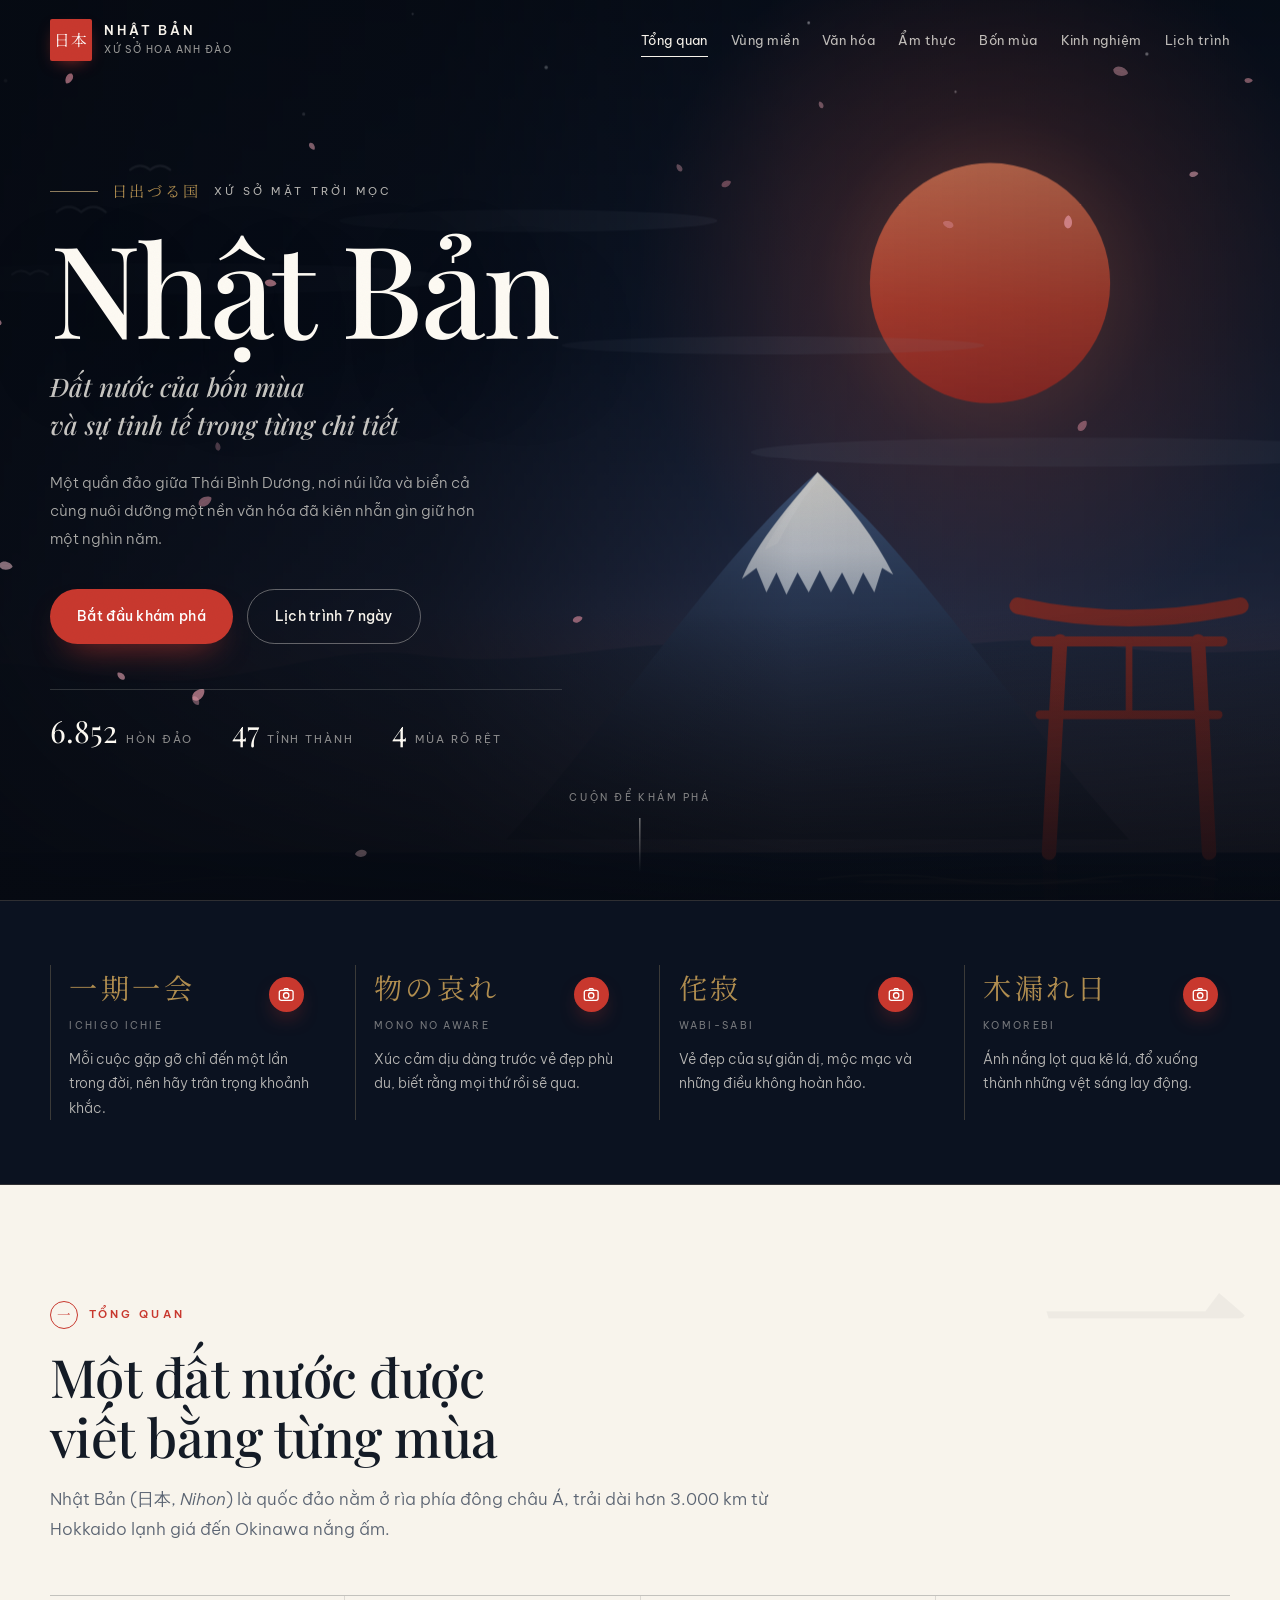
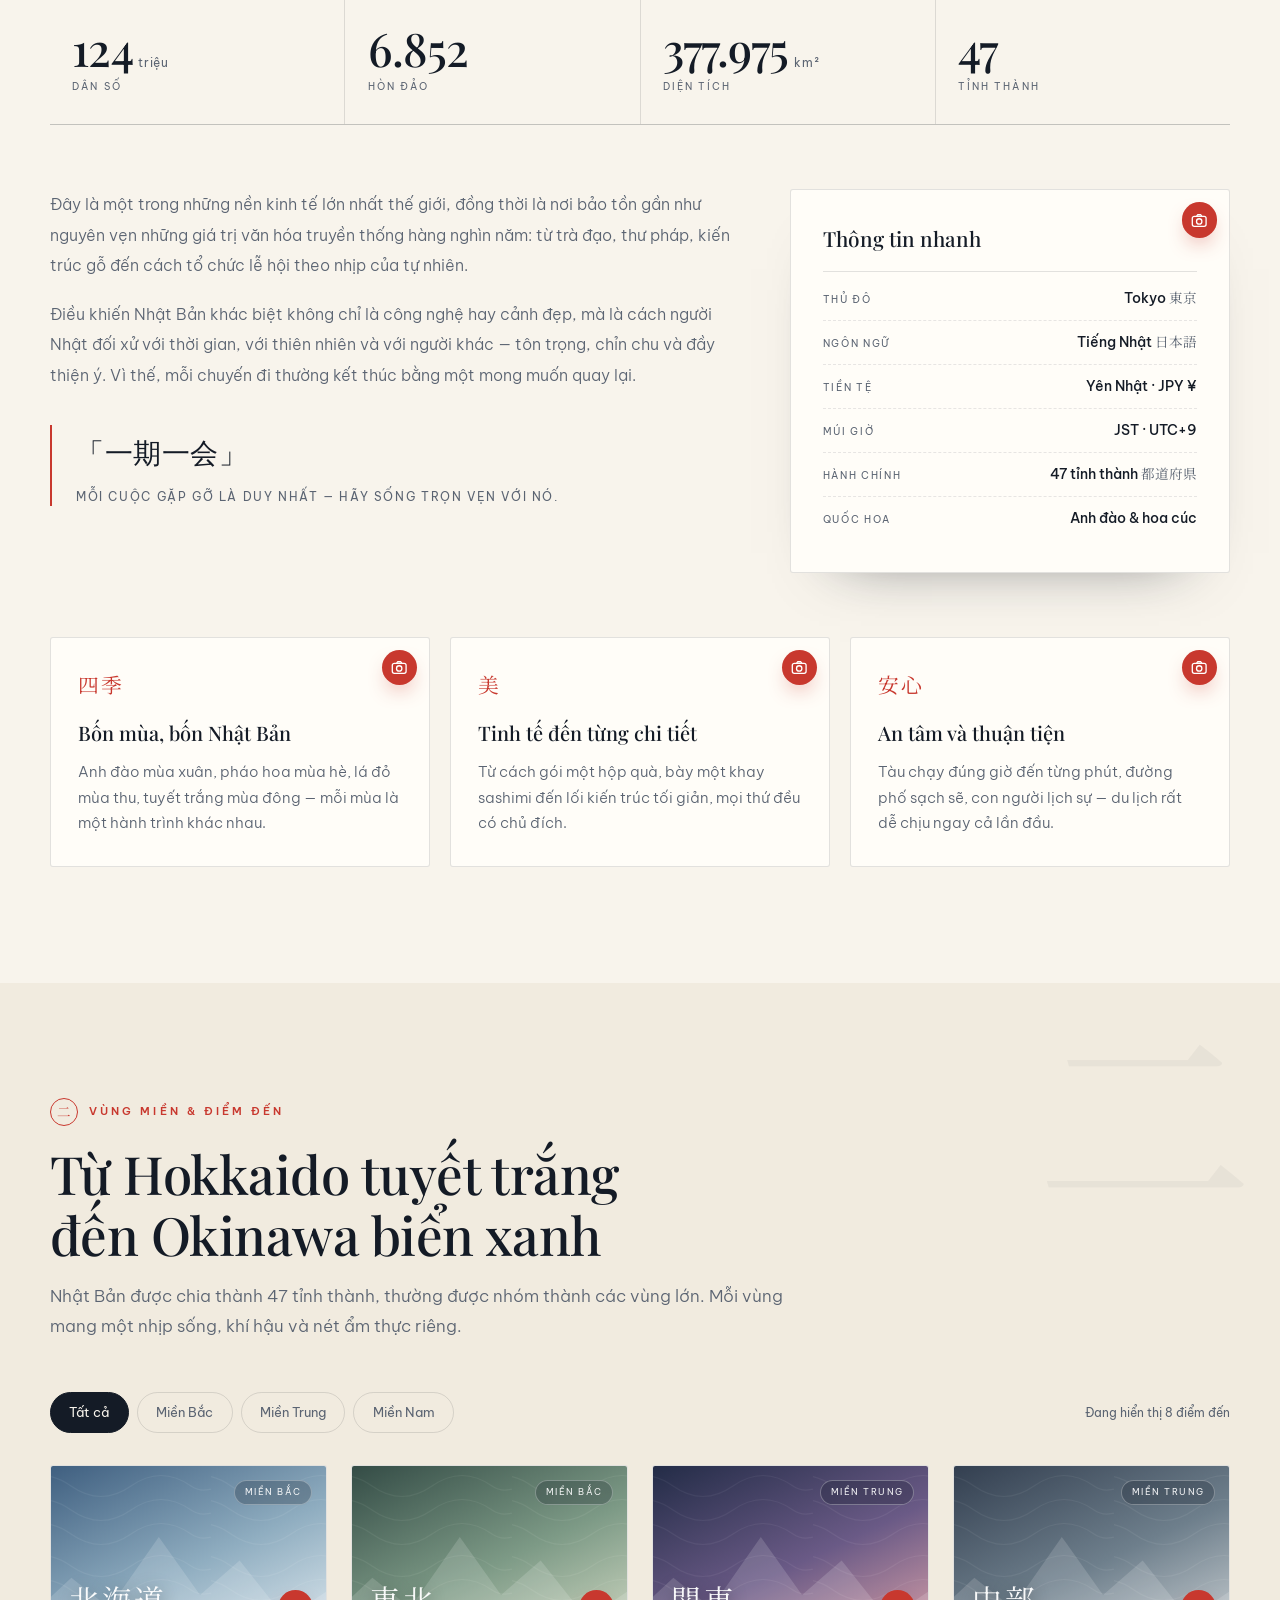
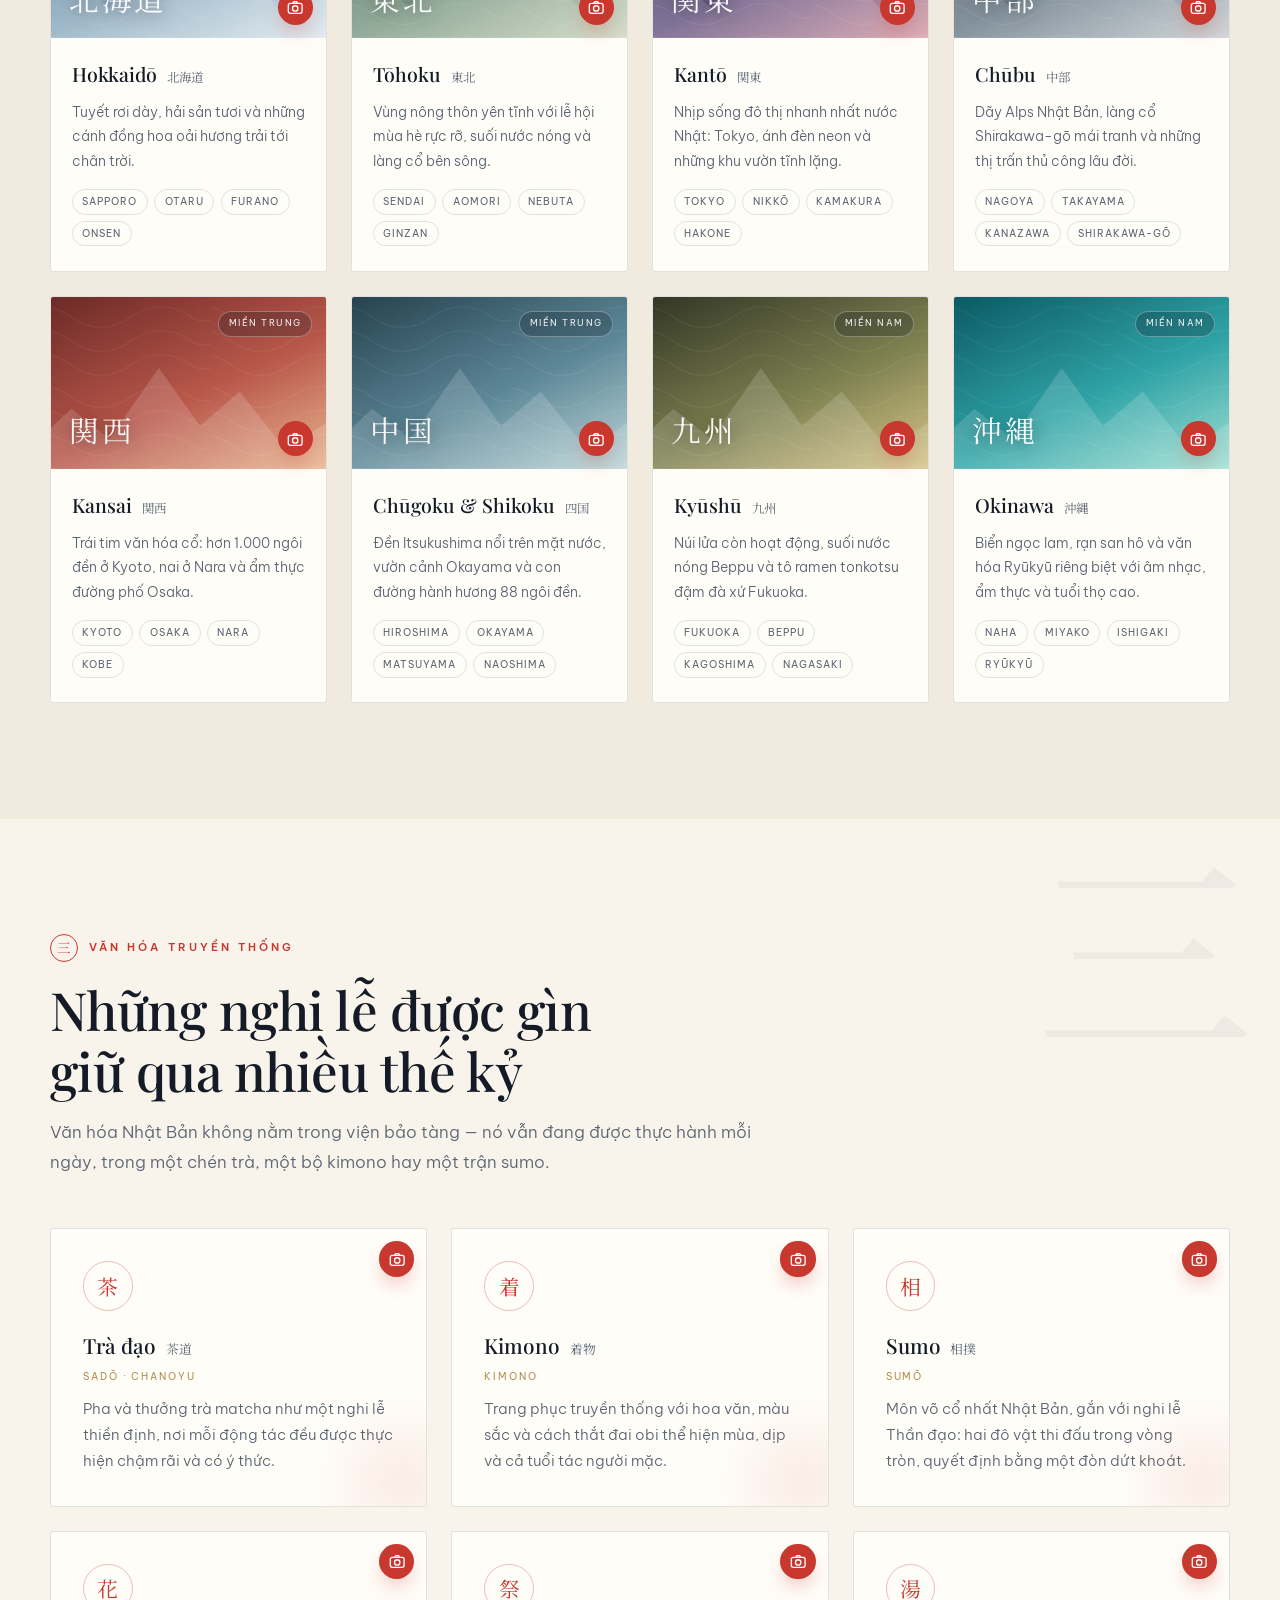
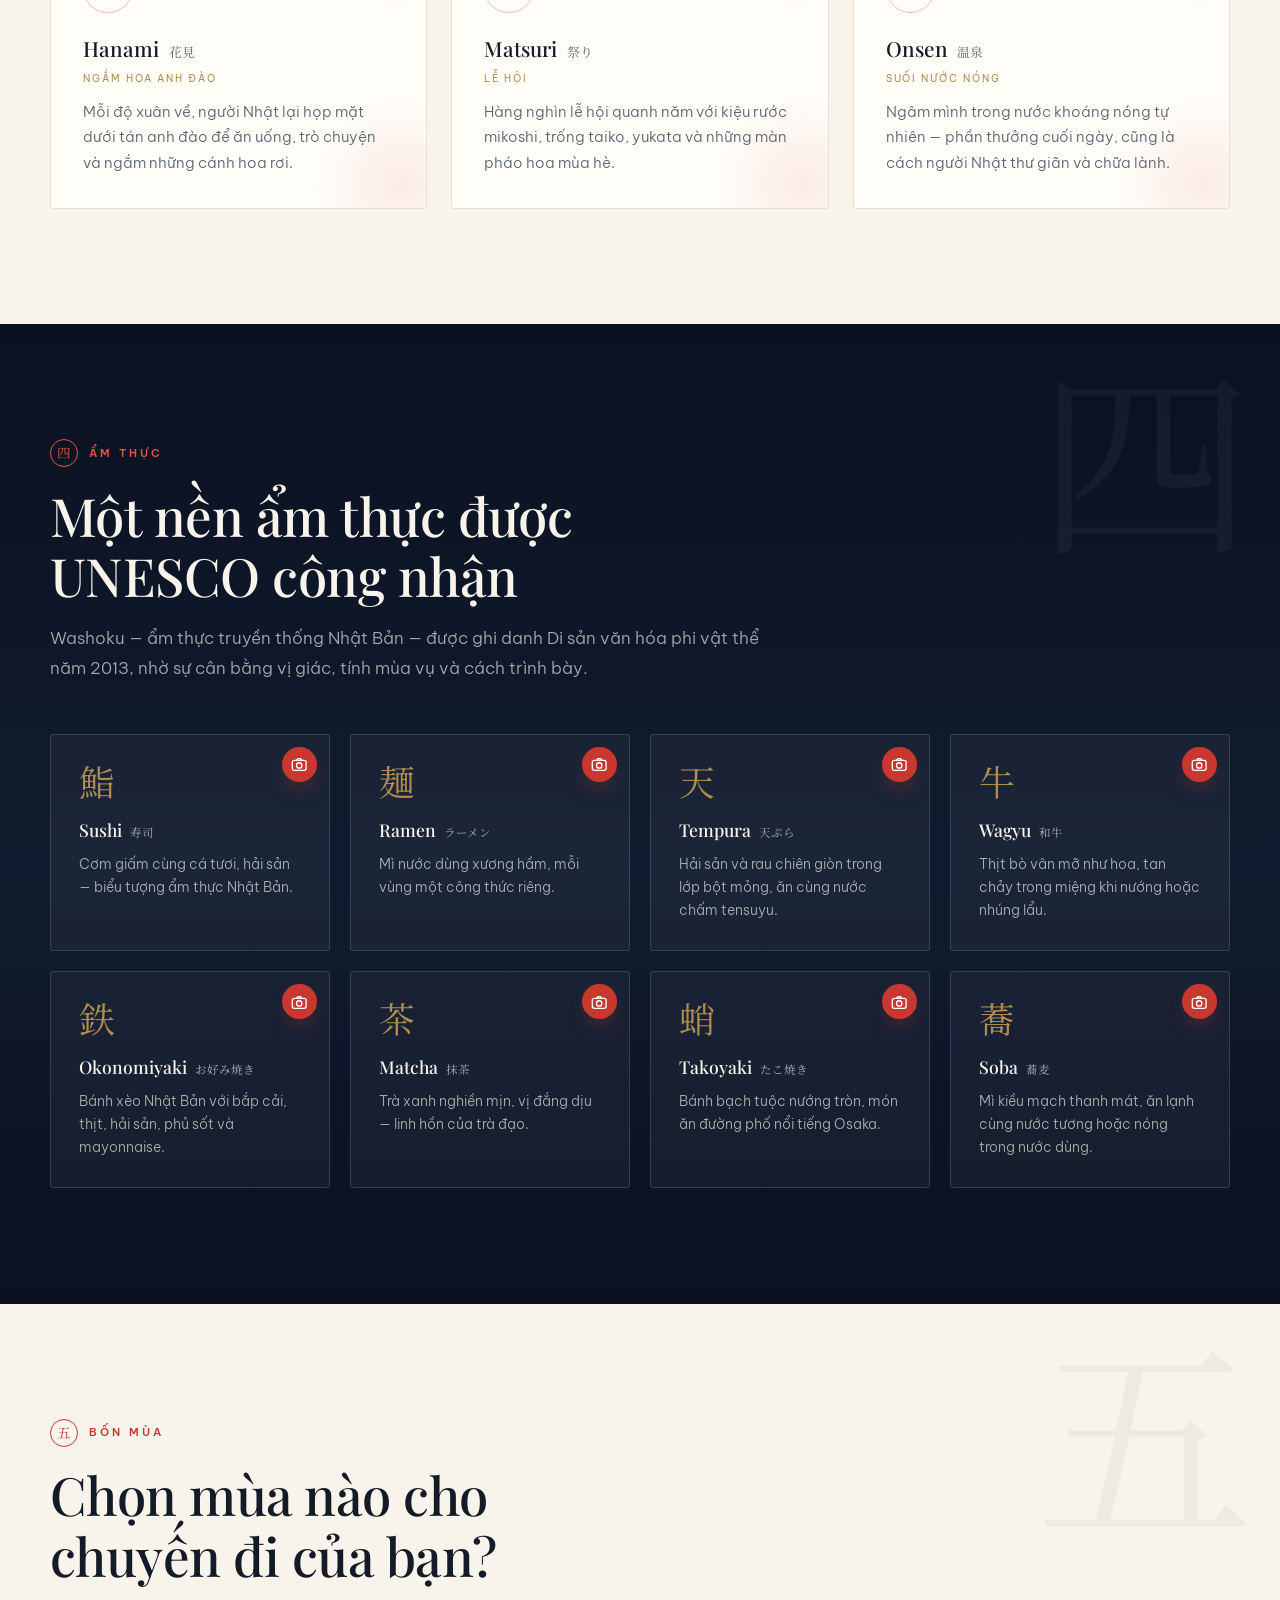
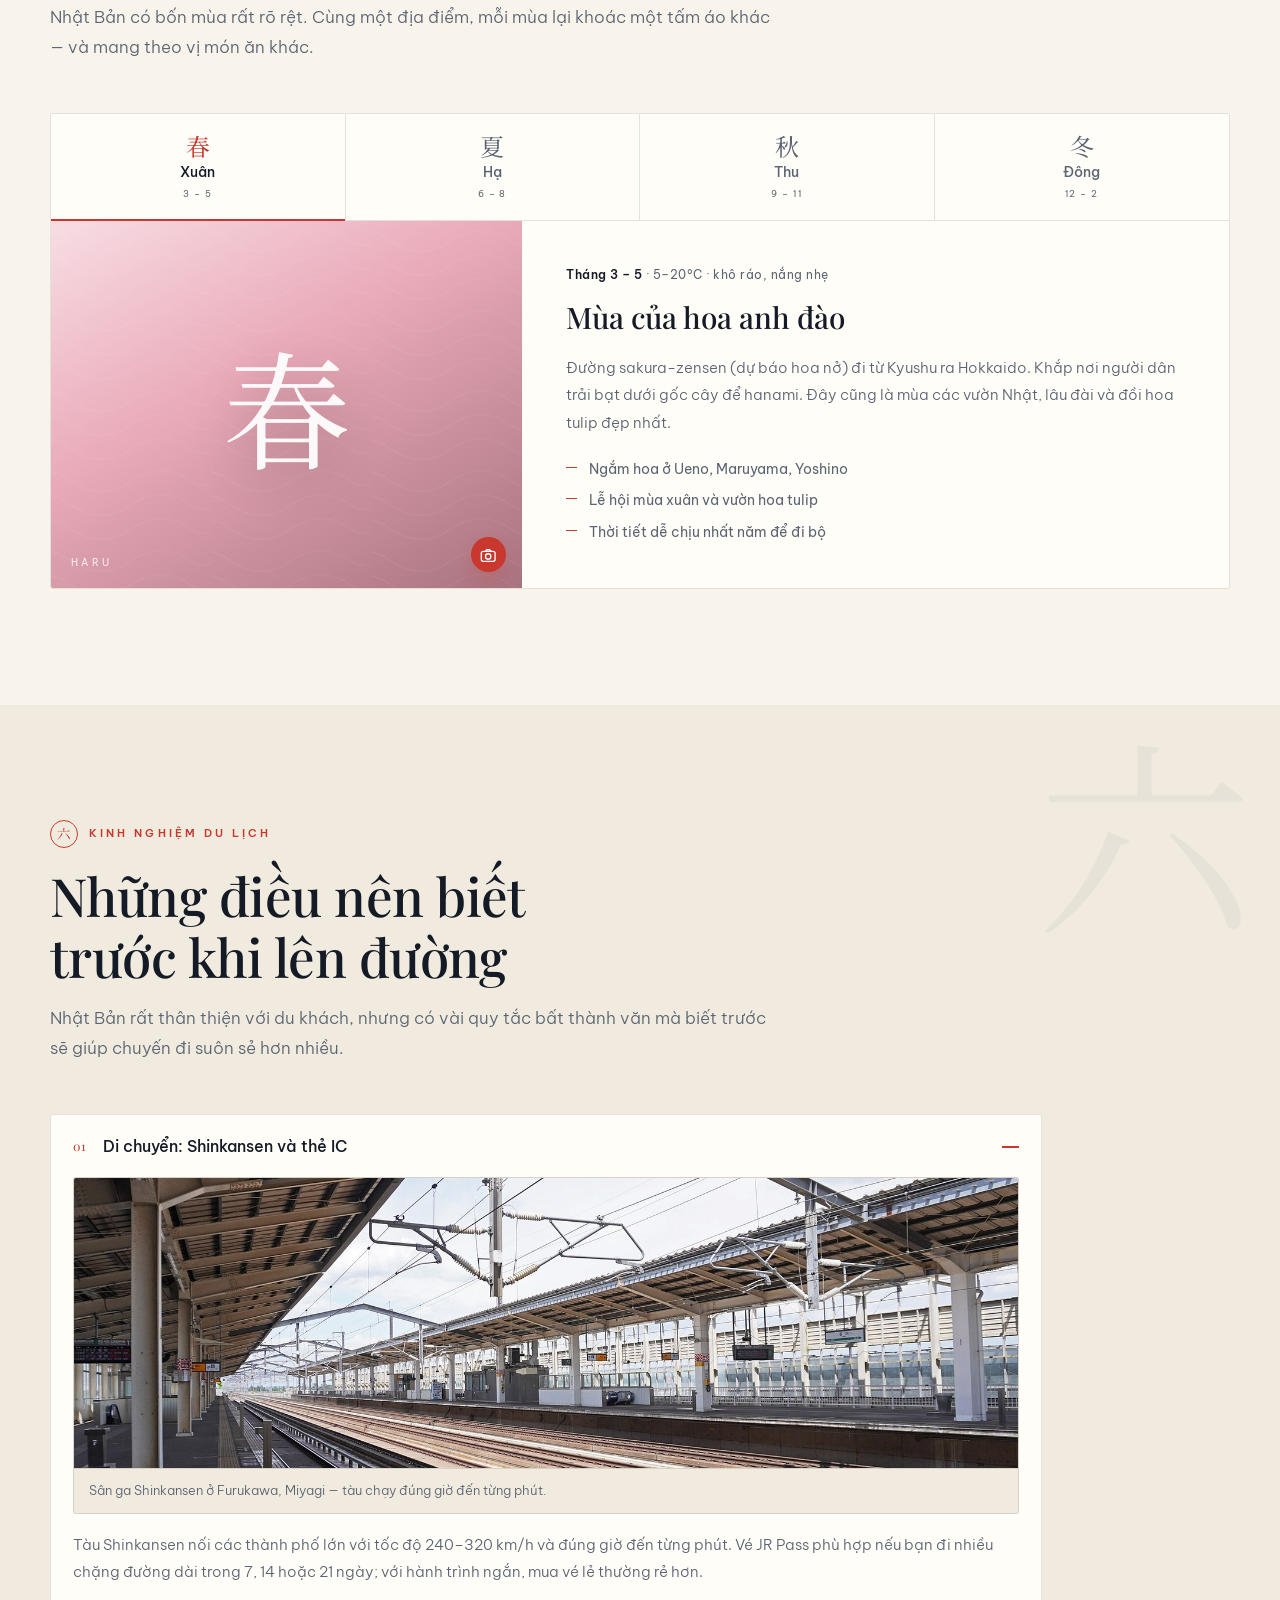
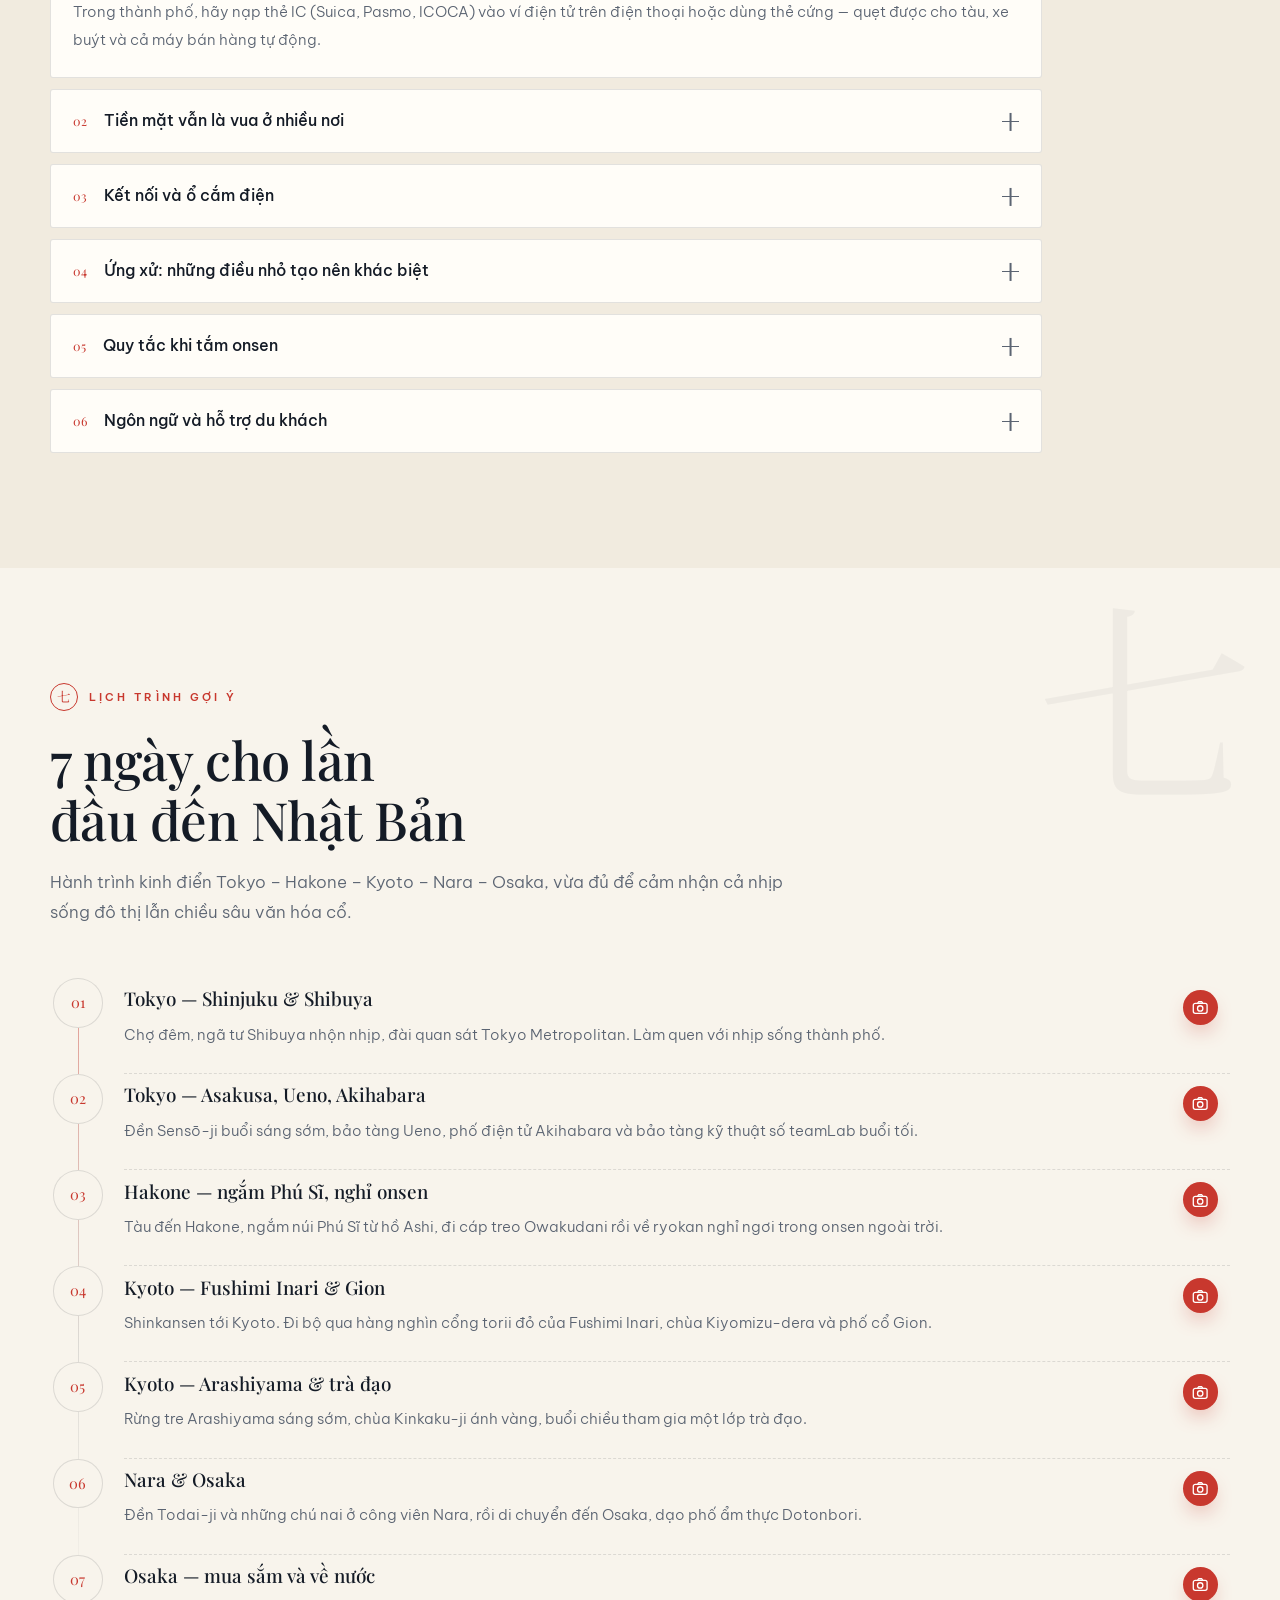
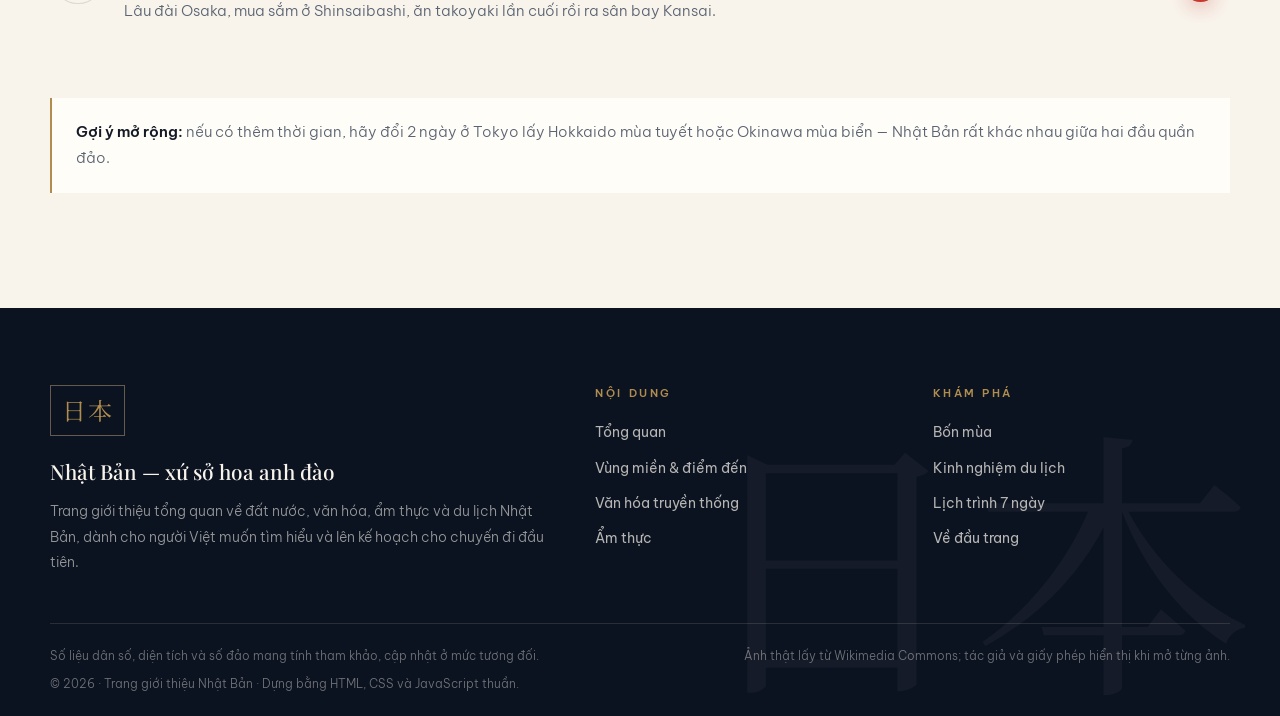
==== nhat-ban-github/index.html @ 2fa1d4ad "Add files via upload" ====
<!DOCTYPE html>
<html lang="vi" class="no-js">
<head>
<meta charset="utf-8">
<meta name="viewport" content="width=device-width, initial-scale=1">
<title>Nhật Bản — Khám phá xứ sở hoa anh đào</title>
<meta name="description" content="Trang giới thiệu Nhật Bản: tổng quan đất nước, các vùng miền và điểm đến, văn hóa truyền thống, ẩm thực, bốn mùa, kinh nghiệm du lịch và lịch trình gợi ý 7 ngày.">
<meta name="author" content="Trang giới thiệu Nhật Bản">
<meta name="theme-color" content="#0b1220">
<meta property="og:type" content="website">
<meta property="og:title" content="Nhật Bản — Khám phá xứ sở hoa anh đào">
<meta property="og:description" content="Tổng quan, vùng miền, văn hóa, ẩm thực, bốn mùa và kinh nghiệm du lịch Nhật Bản trong một trang.">
<meta property="og:locale" content="vi_VN">
<link rel="icon" type="image/svg+xml" href="assets/img/favicon.svg">
<link rel="preconnect" href="https://fonts.googleapis.com">
<link rel="preconnect" href="https://fonts.gstatic.com" crossorigin>
<link href="https://fonts.googleapis.com/css2?family=Be+Vietnam+Pro:ital,wght@0,300;0,400;0,500;0,600;0,700;1,400&family=Noto+Serif+JP:wght@400;600&family=Playfair+Display:ital,wght@0,500;0,600;1,500&display=swap" rel="stylesheet">
<link rel="stylesheet" href="assets/css/styles.css">
<script>document.documentElement.className = 'js';</script>
</head>
<body>
<a class="skip-link" href="#main">Bỏ qua điều hướng, tới nội dung chính</a>
<div class="grain" aria-hidden="true"></div>

<header class="site-header" id="siteHeader">
  <div class="header-inner container">
    <a class="brand" href="#hero" aria-label="Nhật Bản — về đầu trang">
      <span class="brand-mark" aria-hidden="true">日本</span>
      <span class="brand-text">
        <strong>NHẬT BẢN</strong>
        <small>Xứ sở hoa anh đào</small>
      </span>
    </a>

    <nav class="primary-nav" id="primaryNav" aria-label="Điều hướng chính">
      <ul>
        <li><a href="#tong-quan">Tổng quan</a></li>
        <li><a href="#vung-mien">Vùng miền</a></li>
        <li><a href="#van-hoa">Văn hóa</a></li>
        <li><a href="#am-thuc">Ẩm thực</a></li>
        <li><a href="#bon-mua">Bốn mùa</a></li>
        <li><a href="#kinh-nghiem">Kinh nghiệm</a></li>
        <li><a href="#lich-trinh">Lịch trình</a></li>
      </ul>
    </nav>

    <button class="nav-toggle" id="navToggle" type="button" aria-expanded="false" aria-controls="primaryNav" aria-label="Mở menu">
      <span aria-hidden="true"></span><span aria-hidden="true"></span><span aria-hidden="true"></span>
    </button>
  </div>
  <div class="scroll-progress" id="scrollProgress" aria-hidden="true"></div>
</header>

<main id="main">

  <!-- ============ HERO ============ -->
  <section class="hero" id="hero" aria-label="Nhật Bản — giới thiệu">
    <div class="hero-art-wrap" aria-hidden="true">
      <svg class="hero-art" viewBox="0 0 1440 900" preserveAspectRatio="xMidYMid slice" focusable="false">
        <defs>
          <linearGradient id="sky" x1="0" y1="0" x2="0" y2="1">
            <stop offset="0" stop-color="#070d18"/>
            <stop offset=".38" stop-color="#111c31"/>
            <stop offset=".66" stop-color="#2a3350"/>
            <stop offset=".86" stop-color="#5b4357"/>
            <stop offset="1" stop-color="#8a5a52"/>
          </linearGradient>
          <radialGradient id="sunGlow" cx=".5" cy=".5" r=".5">
            <stop offset="0" stop-color="#f08a63" stop-opacity=".55"/>
            <stop offset=".48" stop-color="#d95a45" stop-opacity=".2"/>
            <stop offset="1" stop-color="#d95a45" stop-opacity="0"/>
          </radialGradient>
          <linearGradient id="sunBody" x1="0" y1="0" x2="0" y2="1">
            <stop offset="0" stop-color="#f4855f"/>
            <stop offset=".6" stop-color="#d94a35"/>
            <stop offset="1" stop-color="#b8332b"/>
          </linearGradient>
          <linearGradient id="fujiBody" x1="0" y1="0" x2="0" y2="1">
            <stop offset="0" stop-color="#4c648c"/>
            <stop offset=".42" stop-color="#2b3b5a"/>
            <stop offset=".78" stop-color="#18233a"/>
            <stop offset="1" stop-color="#0e1626"/>
          </linearGradient>
          <linearGradient id="snowCap" x1="0" y1="0" x2="0" y2="1">
            <stop offset="0" stop-color="#fdfaf2"/>
            <stop offset=".65" stop-color="#e2e7ef"/>
            <stop offset="1" stop-color="#bcc7d7"/>
          </linearGradient>
          <linearGradient id="mist" x1="0" y1="0" x2="0" y2="1">
            <stop offset="0" stop-color="#e8b49c" stop-opacity="0"/>
            <stop offset="1" stop-color="#e8b49c" stop-opacity=".3"/>
          </linearGradient>
          <linearGradient id="water" x1="0" y1="0" x2="0" y2="1">
            <stop offset="0" stop-color="#101a2c"/>
            <stop offset="1" stop-color="#05090f"/>
          </linearGradient>
          <linearGradient id="ridgeGrad" x1="0" y1="0" x2="0" y2="1">
            <stop offset="0" stop-color="#1e2c47"/>
            <stop offset="1" stop-color="#0f1828"/>
          </linearGradient>
        </defs>

        <rect width="1440" height="900" fill="url(#sky)"/>

        <g fill="#e9eef7" opacity=".6">
          <circle cx="150" cy="118" r="1.6"/><circle cx="268" cy="76" r="1.1"/>
          <circle cx="418" cy="148" r="1.4"/><circle cx="516" cy="58" r="1"/>
          <circle cx="636" cy="106" r="1.6"/><circle cx="872" cy="66" r="1.2"/>
          <circle cx="1004" cy="128" r="1"/><circle cx="1176" cy="94" r="1.5"/>
          <circle cx="1318" cy="158" r="1.1"/><circle cx="58" cy="226" r="1"/>
        </g>

        <circle cx="1035" cy="300" r="320" fill="url(#sunGlow)"/>
        <circle cx="1035" cy="300" r="108" fill="url(#sunBody)"/>

        <g fill="#a9b8d2" opacity=".09">
          <ellipse cx="300" cy="296" rx="250" ry="14"/>
          <ellipse cx="620" cy="244" rx="170" ry="10"/>
          <ellipse cx="1110" cy="452" rx="290" ry="13"/>
          <ellipse cx="840" cy="356" rx="190" ry="8"/>
        </g>

        <!-- dãy núi phía xa -->
        <path d="M-20 664 C 90 628 170 642 250 654 C 360 670 430 622 520 634 C 640 650 720 612 830 628 C 950 646 1030 608 1140 626 C 1250 644 1350 614 1460 636 L1460 900 L-20 900 Z"
              fill="url(#ridgeGrad)" opacity=".8"/>

        <!-- núi Phú Sĩ -->
        <path d="M600 800 C 700 690 790 545 880 470 C 970 545 1060 690 1160 800 Z" fill="url(#fujiBody)"/>
        <path d="M880 470 C 908 498 932 530 948 562 L938 556 L931 578 L921 560 L912 580 L902 560 L892 578 L882 558 L872 578 L862 560 L852 580 L843 560 L834 578 L825 556 L812 566 C 826 532 856 498 880 470 Z"
              fill="url(#snowCap)"/>
        <path d="M880 470 C 862 490 846 514 832 540 L 844 534 C 856 512 868 490 880 478 Z" fill="#ffffff" opacity=".35"/>

        <!-- sương mù chân núi -->
        <rect x="0" y="560" width="1440" height="252" fill="url(#mist)" opacity=".45"/>

        <!-- mặt nước -->
        <rect x="0" y="812" width="1440" height="88" fill="url(#water)"/>
        <g fill="none" stroke="#e9c98f" stroke-opacity=".14" stroke-width="1.3">
          <path d="M60 838 q60 -8 120 0 t120 0 t120 0"/>
          <path d="M420 864 q60 -8 120 0 t120 0 t120 0"/>
          <path d="M880 836 q60 -8 120 0 t120 0 t120 0"/>
          <path d="M170 888 q60 -8 120 0 t120 0 t120 0"/>
          <path d="M1040 882 q60 -8 120 0 t120 0"/>
        </g>
        <g fill="#f0a07a" opacity=".1">
          <ellipse cx="1035" cy="838" rx="120" ry="2.5"/>
          <ellipse cx="1035" cy="856" rx="86" ry="2.2"/>
          <ellipse cx="1035" cy="874" rx="56" ry="2"/>
        </g>

        <!-- phản chiếu cổng torii trên mặt nước -->
        <g opacity=".08" transform="translate(0,1624) scale(1,-1)" fill="none" stroke="#a1362d">
          <path d="M1060 590 Q1160 612 1260 590" stroke-width="15"/>
          <path d="M1098 622 L1088 812" stroke-width="13"/>
          <path d="M1222 622 L1232 812" stroke-width="13"/>
        </g>

        <!-- cổng torii -->
        <g fill="none" stroke="#a1362d" stroke-linecap="round">
          <path d="M1060 590 Q1160 612 1260 590" stroke-width="15"/>
          <path d="M1076 622 H1244" stroke-width="9"/>
          <path d="M1080 688 H1240" stroke-width="8"/>
          <path d="M1098 622 L1088 812" stroke-width="13"/>
          <path d="M1222 622 L1232 812" stroke-width="13"/>
          <path d="M1160 622 V688" stroke-width="6"/>
        </g>

        <!-- đàn chim -->
        <g fill="none" stroke="#cdd8ea" stroke-opacity=".55" stroke-width="2" stroke-linecap="round">
          <path d="M196 236 q11 -9 22 0 q11 -9 22 0"/>
          <path d="M262 198 q9 -7 18 0 q9 -7 18 0"/>
          <path d="M156 292 q8 -6 16 0 q8 -6 16 0"/>
        </g>
      </svg>
    </div>
    <div class="hero-veil" aria-hidden="true"></div>
    <canvas class="petals" id="petals" aria-hidden="true"></canvas>

    <div class="hero-content container">
      <p class="hero-eyebrow">
        <span class="hero-eyebrow-jp" aria-hidden="true">日出づる国</span>
        <span>Xứ sở mặt trời mọc</span>
      </p>
      <h1 class="hero-title">
        <span class="hero-title-main">Nhật Bản</span>
        <span class="hero-title-sub">Đất nước của bốn mùa<br>và sự tinh tế trong từng chi tiết</span>
      </h1>
      <p class="hero-lead">
        Một quần đảo giữa Thái Bình Dương, nơi núi lửa và biển cả cùng nuôi dưỡng
        một nền văn hóa đã kiên nhẫn gìn giữ hơn một nghìn năm.
      </p>
      <div class="hero-actions">
        <a class="btn btn-primary" href="#tong-quan">Bắt đầu khám phá</a>
        <a class="btn btn-ghost" href="#lich-trinh">Lịch trình 7 ngày</a>
      </div>
      <ul class="hero-meta">
        <li><span class="hm-num">6.852</span><span class="hm-label">hòn đảo</span></li>
        <li><span class="hm-num">47</span><span class="hm-label">tỉnh thành</span></li>
        <li><span class="hm-num">4</span><span class="hm-label">mùa rõ rệt</span></li>
      </ul>
    </div>

    <a class="scroll-cue" href="#tong-quan" aria-label="Cuộn xuống phần tổng quan">
      <span>Cuộn để khám phá</span>
      <span class="scroll-cue-line" aria-hidden="true"></span>
    </a>
  </section>

  <!-- ============ BỐN TỪ KHÓ DỊCH ============ -->
  <section class="words" aria-label="Những từ tiếng Nhật đẹp và khó dịch">
    <div class="container">
      <ul class="words-list">
        <li class="word reveal" style="--i:0" data-photo="tea" data-photo-title="一期一会 · ichigo ichie" data-photo-caption="Mỗi cuộc gặp chỉ đến một lần, như bát trà trong trà đạo — nên được nâng niu trọn vẹn.">
          <button class="card-photo" type="button" data-photo-open aria-label="Xem ảnh thực tế: 一期一会 · ichigo ichie"><svg viewBox="0 0 24 24" aria-hidden="true" focusable="false"><rect x="3" y="7" width="18" height="13" rx="2.6" fill="none" stroke="currentColor" stroke-width="1.7"/><circle cx="12" cy="13.6" r="3.5" fill="none" stroke="currentColor" stroke-width="1.7"/><path d="M8.6 7l1.3-2.1h4.2L15.4 7" fill="none" stroke="currentColor" stroke-width="1.7" stroke-linejoin="round"/></svg></button>
          <span class="word-jp" lang="ja">一期一会</span>
          <span class="word-romaji">ichigo ichie</span>
          <p>Mỗi cuộc gặp gỡ chỉ đến một lần trong đời, nên hãy trân trọng khoảnh khắc.</p>
        </li>
        <li class="word reveal" style="--i:1" data-photo="spring" data-photo-title="物の哀れ · mono no aware" data-photo-caption="Cánh anh đào nở rồi rơi: vẻ đẹp càng rực rỡ thì càng gợi nỗi tiếc nuối.">
          <button class="card-photo" type="button" data-photo-open aria-label="Xem ảnh thực tế: 物の哀れ · mono no aware"><svg viewBox="0 0 24 24" aria-hidden="true" focusable="false"><rect x="3" y="7" width="18" height="13" rx="2.6" fill="none" stroke="currentColor" stroke-width="1.7"/><circle cx="12" cy="13.6" r="3.5" fill="none" stroke="currentColor" stroke-width="1.7"/><path d="M8.6 7l1.3-2.1h4.2L15.4 7" fill="none" stroke="currentColor" stroke-width="1.7" stroke-linejoin="round"/></svg></button>
          <span class="word-jp" lang="ja">物の哀れ</span>
          <span class="word-romaji">mono no aware</span>
          <p>Xúc cảm dịu dàng trước vẻ đẹp phù du, biết rằng mọi thứ rồi sẽ qua.</p>
        </li>
        <li class="word reveal" style="--i:2" data-photo="craft" data-photo-title="侘寂 · wabi-sabi" data-photo-caption="Vườn đá Ryoan-ji — vẻ đẹp của sự giản dị, mộc mạc và không hoàn hảo.">
          <button class="card-photo" type="button" data-photo-open aria-label="Xem ảnh thực tế: 侘寂 · wabi-sabi"><svg viewBox="0 0 24 24" aria-hidden="true" focusable="false"><rect x="3" y="7" width="18" height="13" rx="2.6" fill="none" stroke="currentColor" stroke-width="1.7"/><circle cx="12" cy="13.6" r="3.5" fill="none" stroke="currentColor" stroke-width="1.7"/><path d="M8.6 7l1.3-2.1h4.2L15.4 7" fill="none" stroke="currentColor" stroke-width="1.7" stroke-linejoin="round"/></svg></button>
          <span class="word-jp" lang="ja">侘寂</span>
          <span class="word-romaji">wabi-sabi</span>
          <p>Vẻ đẹp của sự giản dị, mộc mạc và những điều không hoàn hảo.</p>
        </li>
        <li class="word reveal" style="--i:3" data-photo="day5" data-photo-title="木漏れ日 · komorebi" data-photo-caption="Ánh nắng lọt qua những thân tre cao vút trong rừng tre Arashiyama.">
          <button class="card-photo" type="button" data-photo-open aria-label="Xem ảnh thực tế: 木漏れ日 · komorebi"><svg viewBox="0 0 24 24" aria-hidden="true" focusable="false"><rect x="3" y="7" width="18" height="13" rx="2.6" fill="none" stroke="currentColor" stroke-width="1.7"/><circle cx="12" cy="13.6" r="3.5" fill="none" stroke="currentColor" stroke-width="1.7"/><path d="M8.6 7l1.3-2.1h4.2L15.4 7" fill="none" stroke="currentColor" stroke-width="1.7" stroke-linejoin="round"/></svg></button>
          <span class="word-jp" lang="ja">木漏れ日</span>
          <span class="word-romaji">komorebi</span>
          <p>Ánh nắng lọt qua kẽ lá, đổ xuống thành những vệt sáng lay động.</p>
        </li>
      </ul>
    </div>
  </section>

  <!-- ============ TỔNG QUAN ============ -->
  <section class="section overview" id="tong-quan" data-kanji="一">
    <div class="container">
      <header class="section-head reveal">
        <p class="eyebrow"><span class="eyebrow-num" aria-hidden="true">一</span>Tổng quan</p>
        <h2>Một đất nước được viết bằng từng mùa</h2>
        <p class="lede">
          Nhật Bản (日本, <em lang="ja">Nihon</em>) là quốc đảo nằm ở rìa phía đông châu Á,
          trải dài hơn 3.000&nbsp;km từ Hokkaido lạnh giá đến Okinawa nắng ấm.
        </p>
      </header>

      <ul class="stats reveal" style="--i:1">
        <li class="stat">
          <span class="stat-num"><span data-count="124">0</span><span class="stat-unit">triệu</span></span>
          <span class="stat-label">dân số</span>
        </li>
        <li class="stat">
          <span class="stat-num"><span data-count="6852">0</span></span>
          <span class="stat-label">hòn đảo</span>
        </li>
        <li class="stat">
          <span class="stat-num"><span data-count="377975">0</span><span class="stat-unit">km²</span></span>
          <span class="stat-label">diện tích</span>
        </li>
        <li class="stat">
          <span class="stat-num"><span data-count="47">0</span></span>
          <span class="stat-label">tỉnh thành</span>
        </li>
      </ul>

      <div class="overview-grid">
        <div class="overview-text reveal" style="--i:1">
          <p>
            Đây là một trong những nền kinh tế lớn nhất thế giới, đồng thời là nơi bảo tồn
            gần như nguyên vẹn những giá trị văn hóa truyền thống hàng nghìn năm: từ trà đạo,
            thư pháp, kiến trúc gỗ đến cách tổ chức lễ hội theo nhịp của tự nhiên.
          </p>
          <p>
            Điều khiến Nhật Bản khác biệt không chỉ là công nghệ hay cảnh đẹp, mà là cách người
            Nhật đối xử với thời gian, với thiên nhiên và với người khác — tôn trọng, chỉn chu
            và đầy thiện ý. Vì thế, mỗi chuyến đi thường kết thúc bằng một mong muốn quay lại.
          </p>
          <blockquote class="pull-quote">
            <p>「一期一会」</p>
            <cite>Mỗi cuộc gặp gỡ là duy nhất — hãy sống trọn vẹn với nó.</cite>
          </blockquote>
        </div>

        <aside class="fact-card reveal" style="--i:2" aria-labelledby="factCardTitle" data-photo="tokyo" data-photo-title="Thông tin nhanh" data-photo-caption="Tokyo, thủ đô Nhật Bản: vùng đô thị lớn nhất thế giới với hơn 37 triệu người.">
          <button class="card-photo" type="button" data-photo-open aria-label="Xem ảnh thực tế: Thông tin nhanh"><svg viewBox="0 0 24 24" aria-hidden="true" focusable="false"><rect x="3" y="7" width="18" height="13" rx="2.6" fill="none" stroke="currentColor" stroke-width="1.7"/><circle cx="12" cy="13.6" r="3.5" fill="none" stroke="currentColor" stroke-width="1.7"/><path d="M8.6 7l1.3-2.1h4.2L15.4 7" fill="none" stroke="currentColor" stroke-width="1.7" stroke-linejoin="round"/></svg></button>
          <h3 class="fact-card-title" id="factCardTitle">Thông tin nhanh</h3>
          <dl class="fact-list">
            <div class="fact"><dt>Thủ đô</dt><dd>Tokyo <span lang="ja">東京</span></dd></div>
            <div class="fact"><dt>Ngôn ngữ</dt><dd>Tiếng Nhật <span lang="ja">日本語</span></dd></div>
            <div class="fact"><dt>Tiền tệ</dt><dd>Yên Nhật · JPY <span aria-hidden="true">¥</span></dd></div>
            <div class="fact"><dt>Múi giờ</dt><dd>JST · UTC+9</dd></div>
            <div class="fact"><dt>Hành chính</dt><dd>47 tỉnh thành <span lang="ja">都道府県</span></dd></div>
            <div class="fact"><dt>Quốc hoa</dt><dd>Anh đào &amp; hoa cúc</dd></div>
          </dl>
        </aside>
      </div>

      <div class="reasons">
        <article class="reason reveal" style="--i:0" data-photo="fourseasons" data-photo-title="Bốn mùa, bốn Nhật Bản" data-photo-caption="Chùa Chureito, núi Phú Sĩ và hoa anh đào — khung cảnh biểu tượng nhất của Nhật Bản.">
          <button class="card-photo" type="button" data-photo-open aria-label="Xem ảnh thực tế: Bốn mùa, bốn Nhật Bản"><svg viewBox="0 0 24 24" aria-hidden="true" focusable="false"><rect x="3" y="7" width="18" height="13" rx="2.6" fill="none" stroke="currentColor" stroke-width="1.7"/><circle cx="12" cy="13.6" r="3.5" fill="none" stroke="currentColor" stroke-width="1.7"/><path d="M8.6 7l1.3-2.1h4.2L15.4 7" fill="none" stroke="currentColor" stroke-width="1.7" stroke-linejoin="round"/></svg></button>
          <span class="reason-kanji" aria-hidden="true">四季</span>
          <h3>Bốn mùa, bốn Nhật Bản</h3>
          <p>Anh đào mùa xuân, pháo hoa mùa hè, lá đỏ mùa thu, tuyết trắng mùa đông — mỗi mùa là một hành trình khác nhau.</p>
        </article>
        <article class="reason reveal" style="--i:1" data-photo="craft" data-photo-title="Tinh tế đến từng chi tiết" data-photo-caption="Vườn thiền Ryoan-ji: mười lăm tảng đá xếp trên nền sỏi trắng được cào phẳng mỗi ngày.">
          <button class="card-photo" type="button" data-photo-open aria-label="Xem ảnh thực tế: Tinh tế đến từng chi tiết"><svg viewBox="0 0 24 24" aria-hidden="true" focusable="false"><rect x="3" y="7" width="18" height="13" rx="2.6" fill="none" stroke="currentColor" stroke-width="1.7"/><circle cx="12" cy="13.6" r="3.5" fill="none" stroke="currentColor" stroke-width="1.7"/><path d="M8.6 7l1.3-2.1h4.2L15.4 7" fill="none" stroke="currentColor" stroke-width="1.7" stroke-linejoin="round"/></svg></button>
          <span class="reason-kanji" aria-hidden="true">美</span>
          <h3>Tinh tế đến từng chi tiết</h3>
          <p>Từ cách gói một hộp quà, bày một khay sashimi đến lối kiến trúc tối giản, mọi thứ đều có chủ đích.</p>
        </article>
        <article class="reason reveal" style="--i:2" data-photo="safe" data-photo-title="An tâm và thuận tiện" data-photo-caption="Tàu Shinkansen E5 — biểu tượng của hệ thống đường sắt đúng giờ nhất thế giới.">
          <button class="card-photo" type="button" data-photo-open aria-label="Xem ảnh thực tế: An tâm và thuận tiện"><svg viewBox="0 0 24 24" aria-hidden="true" focusable="false"><rect x="3" y="7" width="18" height="13" rx="2.6" fill="none" stroke="currentColor" stroke-width="1.7"/><circle cx="12" cy="13.6" r="3.5" fill="none" stroke="currentColor" stroke-width="1.7"/><path d="M8.6 7l1.3-2.1h4.2L15.4 7" fill="none" stroke="currentColor" stroke-width="1.7" stroke-linejoin="round"/></svg></button>
          <span class="reason-kanji" aria-hidden="true">安心</span>
          <h3>An tâm và thuận tiện</h3>
          <p>Tàu chạy đúng giờ đến từng phút, đường phố sạch sẽ, con người lịch sự — du lịch rất dễ chịu ngay cả lần đầu.</p>
        </article>
      </div>
    </div>
  </section>

  <!-- ============ VÙNG MIỀN ============ -->
  <section class="section section--alt regions" id="vung-mien" data-kanji="二">
    <div class="container">
      <header class="section-head reveal">
        <p class="eyebrow"><span class="eyebrow-num" aria-hidden="true">二</span>Vùng miền &amp; điểm đến</p>
        <h2>Từ Hokkaido tuyết trắng đến Okinawa biển xanh</h2>
        <p class="lede">
          Nhật Bản được chia thành 47 tỉnh thành, thường được nhóm thành các vùng lớn.
          Mỗi vùng mang một nhịp sống, khí hậu và nét ẩm thực riêng.
        </p>
      </header>

      <div class="filters reveal" style="--i:1">
        <div class="filter-group" role="group" aria-label="Lọc điểm đến theo vùng">
          <button class="filter-btn is-active" type="button" data-filter="all" aria-pressed="true">Tất cả</button>
          <button class="filter-btn" type="button" data-filter="bac" aria-pressed="false">Miền Bắc</button>
          <button class="filter-btn" type="button" data-filter="trung" aria-pressed="false">Miền Trung</button>
          <button class="filter-btn" type="button" data-filter="nam" aria-pressed="false">Miền Nam</button>
        </div>
        <p class="filter-status" id="filterStatus" role="status" aria-live="polite">Đang hiển thị 8 điểm đến</p>
      </div>

      <div class="region-grid" id="regionGrid">
        <article class="region-card reveal" style="--i:0" data-group="bac" data-photo="hokkaido" data-photo-title="Hokkaidō · 北海道" data-photo-caption="Cánh đồng hoa oải hương ở Furano nhuộm tím cả sườn đồi vào giữa mùa hè Hokkaido.">
          <div class="region-art art-hokkaido">
            <button class="card-photo" type="button" data-photo-open aria-label="Xem ảnh thực tế: Hokkaidō · 北海道"><svg viewBox="0 0 24 24" aria-hidden="true" focusable="false"><rect x="3" y="7" width="18" height="13" rx="2.6" fill="none" stroke="currentColor" stroke-width="1.7"/><circle cx="12" cy="13.6" r="3.5" fill="none" stroke="currentColor" stroke-width="1.7"/><path d="M8.6 7l1.3-2.1h4.2L15.4 7" fill="none" stroke="currentColor" stroke-width="1.7" stroke-linejoin="round"/></svg></button>
            <span class="region-kanji" lang="ja">北海道</span>
            <span class="region-tag">Miền Bắc</span>
          </div>
          <div class="region-body">
            <h3>Hokkaidō <span lang="ja">北海道</span></h3>
            <p>Tuyết rơi dày, hải sản tươi và những cánh đồng hoa oải hương trải tới chân trời.</p>
            <ul class="chips">
              <li>Sapporo</li><li>Otaru</li><li>Furano</li><li>Onsen</li>
            </ul>
          </div>
        </article>

        <article class="region-card reveal" style="--i:1" data-group="bac" data-photo="tohoku" data-photo-title="Tōhoku · 東北" data-photo-caption="Đèn lồng Nebuta khổng lồ của lễ hội Aomori, được thắp sáng và diễu hành suốt đêm hè.">
          <div class="region-art art-tohoku">
            <button class="card-photo" type="button" data-photo-open aria-label="Xem ảnh thực tế: Tōhoku · 東北"><svg viewBox="0 0 24 24" aria-hidden="true" focusable="false"><rect x="3" y="7" width="18" height="13" rx="2.6" fill="none" stroke="currentColor" stroke-width="1.7"/><circle cx="12" cy="13.6" r="3.5" fill="none" stroke="currentColor" stroke-width="1.7"/><path d="M8.6 7l1.3-2.1h4.2L15.4 7" fill="none" stroke="currentColor" stroke-width="1.7" stroke-linejoin="round"/></svg></button>
            <span class="region-kanji" lang="ja">東北</span>
            <span class="region-tag">Miền Bắc</span>
          </div>
          <div class="region-body">
            <h3>Tōhoku <span lang="ja">東北</span></h3>
            <p>Vùng nông thôn yên tĩnh với lễ hội mùa hè rực rỡ, suối nước nóng và làng cổ bên sông.</p>
            <ul class="chips">
              <li>Sendai</li><li>Aomori</li><li>Nebuta</li><li>Ginzan</li>
            </ul>
          </div>
        </article>

        <article class="region-card reveal" style="--i:2" data-group="trung" data-photo="kanto" data-photo-title="Kantō · 関東" data-photo-caption="Vạch sang đường Shibuya nhìn từ trên cao — nơi hàng nghìn người băng qua mỗi lượt đèn xanh.">
          <div class="region-art art-kanto">
            <button class="card-photo" type="button" data-photo-open aria-label="Xem ảnh thực tế: Kantō · 関東"><svg viewBox="0 0 24 24" aria-hidden="true" focusable="false"><rect x="3" y="7" width="18" height="13" rx="2.6" fill="none" stroke="currentColor" stroke-width="1.7"/><circle cx="12" cy="13.6" r="3.5" fill="none" stroke="currentColor" stroke-width="1.7"/><path d="M8.6 7l1.3-2.1h4.2L15.4 7" fill="none" stroke="currentColor" stroke-width="1.7" stroke-linejoin="round"/></svg></button>
            <span class="region-kanji" lang="ja">関東</span>
            <span class="region-tag">Miền Trung</span>
          </div>
          <div class="region-body">
            <h3>Kantō <span lang="ja">関東</span></h3>
            <p>Nhịp sống đô thị nhanh nhất nước Nhật: Tokyo, ánh đèn neon và những khu vườn tĩnh lặng.</p>
            <ul class="chips">
              <li>Tokyo</li><li>Nikkō</li><li>Kamakura</li><li>Hakone</li>
            </ul>
          </div>
        </article>

        <article class="region-card reveal" style="--i:3" data-group="trung" data-photo="chubu" data-photo-title="Chūbu · 中部" data-photo-caption="Những ngôi nhà gasshō-zukuri mái tranh dốc đứng ở làng cổ Shirakawa-gō, tỉnh Gifu.">
          <div class="region-art art-chubu">
            <button class="card-photo" type="button" data-photo-open aria-label="Xem ảnh thực tế: Chūbu · 中部"><svg viewBox="0 0 24 24" aria-hidden="true" focusable="false"><rect x="3" y="7" width="18" height="13" rx="2.6" fill="none" stroke="currentColor" stroke-width="1.7"/><circle cx="12" cy="13.6" r="3.5" fill="none" stroke="currentColor" stroke-width="1.7"/><path d="M8.6 7l1.3-2.1h4.2L15.4 7" fill="none" stroke="currentColor" stroke-width="1.7" stroke-linejoin="round"/></svg></button>
            <span class="region-kanji" lang="ja">中部</span>
            <span class="region-tag">Miền Trung</span>
          </div>
          <div class="region-body">
            <h3>Chūbu <span lang="ja">中部</span></h3>
            <p>Dãy Alps Nhật Bản, làng cổ Shirakawa-gō mái tranh và những thị trấn thủ công lâu đời.</p>
            <ul class="chips">
              <li>Nagoya</li><li>Takayama</li><li>Kanazawa</li><li>Shirakawa-gō</li>
            </ul>
          </div>
        </article>

        <article class="region-card reveal" style="--i:4" data-group="trung" data-photo="kansai" data-photo-title="Kansai · 関西" data-photo-caption="Đường hầm cổng torii đỏ dẫn lên núi Inari — ngôi đền nổi tiếng nhất của Kyoto.">
          <div class="region-art art-kansai">
            <button class="card-photo" type="button" data-photo-open aria-label="Xem ảnh thực tế: Kansai · 関西"><svg viewBox="0 0 24 24" aria-hidden="true" focusable="false"><rect x="3" y="7" width="18" height="13" rx="2.6" fill="none" stroke="currentColor" stroke-width="1.7"/><circle cx="12" cy="13.6" r="3.5" fill="none" stroke="currentColor" stroke-width="1.7"/><path d="M8.6 7l1.3-2.1h4.2L15.4 7" fill="none" stroke="currentColor" stroke-width="1.7" stroke-linejoin="round"/></svg></button>
            <span class="region-kanji" lang="ja">関西</span>
            <span class="region-tag">Miền Trung</span>
          </div>
          <div class="region-body">
            <h3>Kansai <span lang="ja">関西</span></h3>
            <p>Trái tim văn hóa cổ: hơn 1.000 ngôi đền ở Kyoto, nai ở Nara và ẩm thực đường phố Osaka.</p>
            <ul class="chips">
              <li>Kyoto</li><li>Osaka</li><li>Nara</li><li>Kobe</li>
            </ul>
          </div>
        </article>

        <article class="region-card reveal" style="--i:5" data-group="trung" data-photo="chugoku" data-photo-title="Chūgoku &amp; Shikoku · 中国・四国" data-photo-caption="Cổng torii lớn của đền Itsukushima đứng giữa mặt nước khi thủy triều lên, đảo Miyajima.">
          <div class="region-art art-chugoku">
            <button class="card-photo" type="button" data-photo-open aria-label="Xem ảnh thực tế: Chūgoku &amp; Shikoku · 中国・四国"><svg viewBox="0 0 24 24" aria-hidden="true" focusable="false"><rect x="3" y="7" width="18" height="13" rx="2.6" fill="none" stroke="currentColor" stroke-width="1.7"/><circle cx="12" cy="13.6" r="3.5" fill="none" stroke="currentColor" stroke-width="1.7"/><path d="M8.6 7l1.3-2.1h4.2L15.4 7" fill="none" stroke="currentColor" stroke-width="1.7" stroke-linejoin="round"/></svg></button>
            <span class="region-kanji" lang="ja">中国</span>
            <span class="region-tag">Miền Trung</span>
          </div>
          <div class="region-body">
            <h3>Chūgoku &amp; Shikoku <span lang="ja">四国</span></h3>
            <p>Đền Itsukushima nổi trên mặt nước, vườn cảnh Okayama và con đường hành hương 88 ngôi đền.</p>
            <ul class="chips">
              <li>Hiroshima</li><li>Okayama</li><li>Matsuyama</li><li>Naoshima</li>
            </ul>
          </div>
        </article>

        <article class="region-card reveal" style="--i:6" data-group="nam" data-photo="kyushu" data-photo-title="Kyūshū · 九州" data-photo-caption="Núi lửa Sakurajima nhả khói trắng phía trên vịnh Kagoshima.">
          <div class="region-art art-kyushu">
            <button class="card-photo" type="button" data-photo-open aria-label="Xem ảnh thực tế: Kyūshū · 九州"><svg viewBox="0 0 24 24" aria-hidden="true" focusable="false"><rect x="3" y="7" width="18" height="13" rx="2.6" fill="none" stroke="currentColor" stroke-width="1.7"/><circle cx="12" cy="13.6" r="3.5" fill="none" stroke="currentColor" stroke-width="1.7"/><path d="M8.6 7l1.3-2.1h4.2L15.4 7" fill="none" stroke="currentColor" stroke-width="1.7" stroke-linejoin="round"/></svg></button>
            <span class="region-kanji" lang="ja">九州</span>
            <span class="region-tag">Miền Nam</span>
          </div>
          <div class="region-body">
            <h3>Kyūshū <span lang="ja">九州</span></h3>
            <p>Núi lửa còn hoạt động, suối nước nóng Beppu và tô ramen tonkotsu đậm đà xứ Fukuoka.</p>
            <ul class="chips">
              <li>Fukuoka</li><li>Beppu</li><li>Kagoshima</li><li>Nagasaki</li>
            </ul>
          </div>
        </article>

        <article class="region-card reveal" style="--i:7" data-group="nam" data-photo="okinawa" data-photo-title="Okinawa · 沖縄" data-photo-caption="Bãi Kondoi trên đảo Taketomi: cát trắng mịn và nước biển xanh ngọc nông đến đầu gối.">
          <div class="region-art art-okinawa">
            <button class="card-photo" type="button" data-photo-open aria-label="Xem ảnh thực tế: Okinawa · 沖縄"><svg viewBox="0 0 24 24" aria-hidden="true" focusable="false"><rect x="3" y="7" width="18" height="13" rx="2.6" fill="none" stroke="currentColor" stroke-width="1.7"/><circle cx="12" cy="13.6" r="3.5" fill="none" stroke="currentColor" stroke-width="1.7"/><path d="M8.6 7l1.3-2.1h4.2L15.4 7" fill="none" stroke="currentColor" stroke-width="1.7" stroke-linejoin="round"/></svg></button>
            <span class="region-kanji" lang="ja">沖縄</span>
            <span class="region-tag">Miền Nam</span>
          </div>
          <div class="region-body">
            <h3>Okinawa <span lang="ja">沖縄</span></h3>
            <p>Biển ngọc lam, rạn san hô và văn hóa Ryūkyū riêng biệt với âm nhạc, ẩm thực và tuổi thọ cao.</p>
            <ul class="chips">
              <li>Naha</li><li>Miyako</li><li>Ishigaki</li><li>Ryūkyū</li>
            </ul>
          </div>
        </article>
      </div>
    </div>
  </section>

  <!-- ============ VĂN HÓA ============ -->
  <section class="section culture" id="van-hoa" data-kanji="三">
    <div class="container">
      <header class="section-head reveal">
        <p class="eyebrow"><span class="eyebrow-num" aria-hidden="true">三</span>Văn hóa truyền thống</p>
        <h2>Những nghi lễ được gìn giữ qua nhiều thế kỷ</h2>
        <p class="lede">
          Văn hóa Nhật Bản không nằm trong viện bảo tàng — nó vẫn đang được thực hành mỗi ngày,
          trong một chén trà, một bộ kimono hay một trận sumo.
        </p>
      </header>

      <div class="culture-grid">
        <article class="culture-card reveal" style="--i:0" data-photo="tea" data-photo-title="Trà đạo · 茶道" data-photo-caption="Những bát matcha được dâng theo từng động tác chậm rãi trong một buổi trà đạo trên chiếu tatami.">
          <button class="card-photo" type="button" data-photo-open aria-label="Xem ảnh thực tế: Trà đạo · 茶道"><svg viewBox="0 0 24 24" aria-hidden="true" focusable="false"><rect x="3" y="7" width="18" height="13" rx="2.6" fill="none" stroke="currentColor" stroke-width="1.7"/><circle cx="12" cy="13.6" r="3.5" fill="none" stroke="currentColor" stroke-width="1.7"/><path d="M8.6 7l1.3-2.1h4.2L15.4 7" fill="none" stroke="currentColor" stroke-width="1.7" stroke-linejoin="round"/></svg></button>
          <span class="culture-medallion" aria-hidden="true">茶</span>
          <h3>Trà đạo <span lang="ja">茶道</span></h3>
          <p class="culture-romaji">Sadō · chanoyu</p>
          <p>Pha và thưởng trà matcha như một nghi lễ thiền định, nơi mỗi động tác đều được thực hiện chậm rãi và có ý thức.</p>
        </article>
        <article class="culture-card reveal" style="--i:1" data-photo="kimono" data-photo-title="Kimono · 着物" data-photo-caption="Một maiko trong bộ kimono đỏ, che ô giấy truyền thống trên con phố cổ Kyoto.">
          <button class="card-photo" type="button" data-photo-open aria-label="Xem ảnh thực tế: Kimono · 着物"><svg viewBox="0 0 24 24" aria-hidden="true" focusable="false"><rect x="3" y="7" width="18" height="13" rx="2.6" fill="none" stroke="currentColor" stroke-width="1.7"/><circle cx="12" cy="13.6" r="3.5" fill="none" stroke="currentColor" stroke-width="1.7"/><path d="M8.6 7l1.3-2.1h4.2L15.4 7" fill="none" stroke="currentColor" stroke-width="1.7" stroke-linejoin="round"/></svg></button>
          <span class="culture-medallion" aria-hidden="true">着</span>
          <h3>Kimono <span lang="ja">着物</span></h3>
          <p class="culture-romaji">Kimono</p>
          <p>Trang phục truyền thống với hoa văn, màu sắc và cách thắt đai obi thể hiện mùa, dịp và cả tuổi tác người mặc.</p>
        </article>
        <article class="culture-card reveal" style="--i:2" data-photo="sumo" data-photo-title="Sumo · 相撲" data-photo-caption="Võ đài sumo (dohyō) giữa nhà thi đấu, nơi mỗi trận đấu có thể chỉ kéo dài vài giây.">
          <button class="card-photo" type="button" data-photo-open aria-label="Xem ảnh thực tế: Sumo · 相撲"><svg viewBox="0 0 24 24" aria-hidden="true" focusable="false"><rect x="3" y="7" width="18" height="13" rx="2.6" fill="none" stroke="currentColor" stroke-width="1.7"/><circle cx="12" cy="13.6" r="3.5" fill="none" stroke="currentColor" stroke-width="1.7"/><path d="M8.6 7l1.3-2.1h4.2L15.4 7" fill="none" stroke="currentColor" stroke-width="1.7" stroke-linejoin="round"/></svg></button>
          <span class="culture-medallion" aria-hidden="true">相</span>
          <h3>Sumo <span lang="ja">相撲</span></h3>
          <p class="culture-romaji">Sumō</p>
          <p>Môn võ cổ nhất Nhật Bản, gắn với nghi lễ Thần đạo: hai đô vật thi đấu trong vòng tròn, quyết định bằng một đòn dứt khoát.</p>
        </article>
        <article class="culture-card reveal" style="--i:3" data-photo="hanami" data-photo-title="Hanami · 花見" data-photo-caption="Người Nhật trải bạt dưới tán anh đào để ăn uống, trò chuyện và ngắm hoa nở.">
          <button class="card-photo" type="button" data-photo-open aria-label="Xem ảnh thực tế: Hanami · 花見"><svg viewBox="0 0 24 24" aria-hidden="true" focusable="false"><rect x="3" y="7" width="18" height="13" rx="2.6" fill="none" stroke="currentColor" stroke-width="1.7"/><circle cx="12" cy="13.6" r="3.5" fill="none" stroke="currentColor" stroke-width="1.7"/><path d="M8.6 7l1.3-2.1h4.2L15.4 7" fill="none" stroke="currentColor" stroke-width="1.7" stroke-linejoin="round"/></svg></button>
          <span class="culture-medallion" aria-hidden="true">花</span>
          <h3>Hanami <span lang="ja">花見</span></h3>
          <p class="culture-romaji">Ngắm hoa anh đào</p>
          <p>Mỗi độ xuân về, người Nhật lại họp mặt dưới tán anh đào để ăn uống, trò chuyện và ngắm những cánh hoa rơi.</p>
        </article>
        <article class="culture-card reveal" style="--i:4" data-photo="matsuri" data-photo-title="Matsuri · 祭り" data-photo-caption="Đoàn rước kiệu mikoshi đi qua cổng torii trong một lễ hội mùa hè.">
          <button class="card-photo" type="button" data-photo-open aria-label="Xem ảnh thực tế: Matsuri · 祭り"><svg viewBox="0 0 24 24" aria-hidden="true" focusable="false"><rect x="3" y="7" width="18" height="13" rx="2.6" fill="none" stroke="currentColor" stroke-width="1.7"/><circle cx="12" cy="13.6" r="3.5" fill="none" stroke="currentColor" stroke-width="1.7"/><path d="M8.6 7l1.3-2.1h4.2L15.4 7" fill="none" stroke="currentColor" stroke-width="1.7" stroke-linejoin="round"/></svg></button>
          <span class="culture-medallion" aria-hidden="true">祭</span>
          <h3>Matsuri <span lang="ja">祭り</span></h3>
          <p class="culture-romaji">Lễ hội</p>
          <p>Hàng nghìn lễ hội quanh năm với kiệu rước mikoshi, trống taiko, yukata và những màn pháo hoa mùa hè.</p>
        </article>
        <article class="culture-card reveal" style="--i:5" data-photo="onsen" data-photo-title="Onsen · 温泉" data-photo-caption="Bồn onsen ngoài trời xây bằng đá, nhìn ra khu vườn chuyển màu mùa thu.">
          <button class="card-photo" type="button" data-photo-open aria-label="Xem ảnh thực tế: Onsen · 温泉"><svg viewBox="0 0 24 24" aria-hidden="true" focusable="false"><rect x="3" y="7" width="18" height="13" rx="2.6" fill="none" stroke="currentColor" stroke-width="1.7"/><circle cx="12" cy="13.6" r="3.5" fill="none" stroke="currentColor" stroke-width="1.7"/><path d="M8.6 7l1.3-2.1h4.2L15.4 7" fill="none" stroke="currentColor" stroke-width="1.7" stroke-linejoin="round"/></svg></button>
          <span class="culture-medallion" aria-hidden="true">湯</span>
          <h3>Onsen <span lang="ja">温泉</span></h3>
          <p class="culture-romaji">Suối nước nóng</p>
          <p>Ngâm mình trong nước khoáng nóng tự nhiên — phần thưởng cuối ngày, cũng là cách người Nhật thư giãn và chữa lành.</p>
        </article>
      </div>
    </div>
  </section>

  <!-- ============ ẨM THỰC ============ -->
  <section class="section section--dark food" id="am-thuc" data-kanji="四">
    <div class="container">
      <header class="section-head reveal">
        <p class="eyebrow"><span class="eyebrow-num" aria-hidden="true">四</span>Ẩm thực</p>
        <h2>Một nền ẩm thực được UNESCO công nhận</h2>
        <p class="lede">
          Washoku — ẩm thực truyền thống Nhật Bản — được ghi danh Di sản văn hóa phi vật thể
          năm 2013, nhờ sự cân bằng vị giác, tính mùa vụ và cách trình bày.
        </p>
      </header>

      <div class="food-grid">
        <article class="food-card reveal" style="--i:0" data-photo="sushi" data-photo-title="Sushi · 寿司" data-photo-caption="Đĩa nigiri với cá ngừ, tôm và trứng — món sushi cơ bản nhất trong bữa ăn Nhật.">
          <button class="card-photo" type="button" data-photo-open aria-label="Xem ảnh thực tế: Sushi · 寿司"><svg viewBox="0 0 24 24" aria-hidden="true" focusable="false"><rect x="3" y="7" width="18" height="13" rx="2.6" fill="none" stroke="currentColor" stroke-width="1.7"/><circle cx="12" cy="13.6" r="3.5" fill="none" stroke="currentColor" stroke-width="1.7"/><path d="M8.6 7l1.3-2.1h4.2L15.4 7" fill="none" stroke="currentColor" stroke-width="1.7" stroke-linejoin="round"/></svg></button>
          <span class="food-kanji" aria-hidden="true">鮨</span>
          <h3>Sushi <span lang="ja">寿司</span></h3>
          <p>Cơm giấm cùng cá tươi, hải sản — biểu tượng ẩm thực Nhật Bản.</p>
        </article>
        <article class="food-card reveal" style="--i:1" data-photo="ramen" data-photo-title="Ramen · ラーメン" data-photo-caption="Bát ramen shōyu nóng hổi với thịt heo, trứng và rong biển nori.">
          <button class="card-photo" type="button" data-photo-open aria-label="Xem ảnh thực tế: Ramen · ラーメン"><svg viewBox="0 0 24 24" aria-hidden="true" focusable="false"><rect x="3" y="7" width="18" height="13" rx="2.6" fill="none" stroke="currentColor" stroke-width="1.7"/><circle cx="12" cy="13.6" r="3.5" fill="none" stroke="currentColor" stroke-width="1.7"/><path d="M8.6 7l1.3-2.1h4.2L15.4 7" fill="none" stroke="currentColor" stroke-width="1.7" stroke-linejoin="round"/></svg></button>
          <span class="food-kanji" aria-hidden="true">麺</span>
          <h3>Ramen <span lang="ja">ラーメン</span></h3>
          <p>Mì nước dùng xương hầm, mỗi vùng một công thức riêng.</p>
        </article>
        <article class="food-card reveal" style="--i:2" data-photo="tempura" data-photo-title="Tempura · 天ぷら" data-photo-caption="Tôm lăn bột chiên giòn vàng ruộm, dùng nóng cùng nước chấm tensuyu.">
          <button class="card-photo" type="button" data-photo-open aria-label="Xem ảnh thực tế: Tempura · 天ぷら"><svg viewBox="0 0 24 24" aria-hidden="true" focusable="false"><rect x="3" y="7" width="18" height="13" rx="2.6" fill="none" stroke="currentColor" stroke-width="1.7"/><circle cx="12" cy="13.6" r="3.5" fill="none" stroke="currentColor" stroke-width="1.7"/><path d="M8.6 7l1.3-2.1h4.2L15.4 7" fill="none" stroke="currentColor" stroke-width="1.7" stroke-linejoin="round"/></svg></button>
          <span class="food-kanji" aria-hidden="true">天</span>
          <h3>Tempura <span lang="ja">天ぷら</span></h3>
          <p>Hải sản và rau chiên giòn trong lớp bột mỏng, ăn cùng nước chấm tensuyu.</p>
        </article>
        <article class="food-card reveal" style="--i:3" data-photo="wagyu" data-photo-title="Wagyu · 和牛" data-photo-caption="Miếng thịt bò wagyu với vân mỡ trắng như hoa, loại thịt nổi tiếng nhất Nhật Bản.">
          <button class="card-photo" type="button" data-photo-open aria-label="Xem ảnh thực tế: Wagyu · 和牛"><svg viewBox="0 0 24 24" aria-hidden="true" focusable="false"><rect x="3" y="7" width="18" height="13" rx="2.6" fill="none" stroke="currentColor" stroke-width="1.7"/><circle cx="12" cy="13.6" r="3.5" fill="none" stroke="currentColor" stroke-width="1.7"/><path d="M8.6 7l1.3-2.1h4.2L15.4 7" fill="none" stroke="currentColor" stroke-width="1.7" stroke-linejoin="round"/></svg></button>
          <span class="food-kanji" aria-hidden="true">牛</span>
          <h3>Wagyu <span lang="ja">和牛</span></h3>
          <p>Thịt bò vân mỡ như hoa, tan chảy trong miệng khi nướng hoặc nhúng lẩu.</p>
        </article>
        <article class="food-card reveal" style="--i:4" data-photo="okonomiyaki" data-photo-title="Okonomiyaki · お好み焼き" data-photo-caption="Chiếc okonomiyaki phủ sốt, mayonnaise, cá bào và rong biển xanh.">
          <button class="card-photo" type="button" data-photo-open aria-label="Xem ảnh thực tế: Okonomiyaki · お好み焼き"><svg viewBox="0 0 24 24" aria-hidden="true" focusable="false"><rect x="3" y="7" width="18" height="13" rx="2.6" fill="none" stroke="currentColor" stroke-width="1.7"/><circle cx="12" cy="13.6" r="3.5" fill="none" stroke="currentColor" stroke-width="1.7"/><path d="M8.6 7l1.3-2.1h4.2L15.4 7" fill="none" stroke="currentColor" stroke-width="1.7" stroke-linejoin="round"/></svg></button>
          <span class="food-kanji" aria-hidden="true">鉄</span>
          <h3>Okonomiyaki <span lang="ja">お好み焼き</span></h3>
          <p>Bánh xèo Nhật Bản với bắp cải, thịt, hải sản, phủ sốt và mayonnaise.</p>
        </article>
        <article class="food-card reveal" style="--i:5" data-photo="matcha" data-photo-title="Matcha · 抹茶" data-photo-caption="Bát matcha xanh đậm vừa đánh bọt — loại trà dùng trong trà đạo.">
          <button class="card-photo" type="button" data-photo-open aria-label="Xem ảnh thực tế: Matcha · 抹茶"><svg viewBox="0 0 24 24" aria-hidden="true" focusable="false"><rect x="3" y="7" width="18" height="13" rx="2.6" fill="none" stroke="currentColor" stroke-width="1.7"/><circle cx="12" cy="13.6" r="3.5" fill="none" stroke="currentColor" stroke-width="1.7"/><path d="M8.6 7l1.3-2.1h4.2L15.4 7" fill="none" stroke="currentColor" stroke-width="1.7" stroke-linejoin="round"/></svg></button>
          <span class="food-kanji" aria-hidden="true">茶</span>
          <h3>Matcha <span lang="ja">抹茶</span></h3>
          <p>Trà xanh nghiền mịn, vị đắng dịu — linh hồn của trà đạo.</p>
        </article>
        <article class="food-card reveal" style="--i:6" data-photo="takoyaki" data-photo-title="Takoyaki · たこ焼き" data-photo-caption="Những viên takoyaki nóng hổi rắc cá bào và sốt, món ăn đường phố nổi tiếng Osaka.">
          <button class="card-photo" type="button" data-photo-open aria-label="Xem ảnh thực tế: Takoyaki · たこ焼き"><svg viewBox="0 0 24 24" aria-hidden="true" focusable="false"><rect x="3" y="7" width="18" height="13" rx="2.6" fill="none" stroke="currentColor" stroke-width="1.7"/><circle cx="12" cy="13.6" r="3.5" fill="none" stroke="currentColor" stroke-width="1.7"/><path d="M8.6 7l1.3-2.1h4.2L15.4 7" fill="none" stroke="currentColor" stroke-width="1.7" stroke-linejoin="round"/></svg></button>
          <span class="food-kanji" aria-hidden="true">蛸</span>
          <h3>Takoyaki <span lang="ja">たこ焼き</span></h3>
          <p>Bánh bạch tuộc nướng tròn, món ăn đường phố nổi tiếng Osaka.</p>
        </article>
        <article class="food-card reveal" style="--i:7" data-photo="soba" data-photo-title="Soba · 蕎麦" data-photo-caption="Mì soba lạnh xếp trên khay tre (zaru soba), ăn cùng nước tương pha.">
          <button class="card-photo" type="button" data-photo-open aria-label="Xem ảnh thực tế: Soba · 蕎麦"><svg viewBox="0 0 24 24" aria-hidden="true" focusable="false"><rect x="3" y="7" width="18" height="13" rx="2.6" fill="none" stroke="currentColor" stroke-width="1.7"/><circle cx="12" cy="13.6" r="3.5" fill="none" stroke="currentColor" stroke-width="1.7"/><path d="M8.6 7l1.3-2.1h4.2L15.4 7" fill="none" stroke="currentColor" stroke-width="1.7" stroke-linejoin="round"/></svg></button>
          <span class="food-kanji" aria-hidden="true">蕎</span>
          <h3>Soba <span lang="ja">蕎麦</span></h3>
          <p>Mì kiều mạch thanh mát, ăn lạnh cùng nước tương hoặc nóng trong nước dùng.</p>
        </article>
      </div>
    </div>
  </section>

  <!-- ============ BỐN MÙA ============ -->
  <section class="section seasons" id="bon-mua" data-kanji="五">
    <div class="container">
      <header class="section-head reveal">
        <p class="eyebrow"><span class="eyebrow-num" aria-hidden="true">五</span>Bốn mùa</p>
        <h2>Chọn mùa nào cho chuyến đi của bạn?</h2>
        <p class="lede">
          Nhật Bản có bốn mùa rất rõ rệt. Cùng một địa điểm, mỗi mùa lại khoác một tấm áo khác —
          và mang theo vị món ăn khác.
        </p>
      </header>

      <div class="seasons-shell reveal" style="--i:1">
        <div class="seasons-tabs" role="tablist" aria-label="Chọn mùa">
          <button class="season-tab is-active" id="tab-haru" type="button" role="tab"
                  aria-selected="true" aria-controls="panel-haru" tabindex="0">
            <span class="st-jp" aria-hidden="true">春</span>
            <span class="st-vi">Xuân</span>
            <span class="st-months">3 – 5</span>
          </button>
          <button class="season-tab" id="tab-natsu" type="button" role="tab"
                  aria-selected="false" aria-controls="panel-natsu" tabindex="-1">
            <span class="st-jp" aria-hidden="true">夏</span>
            <span class="st-vi">Hạ</span>
            <span class="st-months">6 – 8</span>
          </button>
          <button class="season-tab" id="tab-aki" type="button" role="tab"
                  aria-selected="false" aria-controls="panel-aki" tabindex="-1">
            <span class="st-jp" aria-hidden="true">秋</span>
            <span class="st-vi">Thu</span>
            <span class="st-months">9 – 11</span>
          </button>
          <button class="season-tab" id="tab-fuyu" type="button" role="tab"
                  aria-selected="false" aria-controls="panel-fuyu" tabindex="-1">
            <span class="st-jp" aria-hidden="true">冬</span>
            <span class="st-vi">Đông</span>
            <span class="st-months">12 – 2</span>
          </button>
        </div>

        <div class="seasons-panels">
          <div class="season-panel is-active" id="panel-haru" role="tabpanel" aria-labelledby="tab-haru" data-season="haru" data-photo="spring" data-photo-title="Xuân · 春" data-photo-caption="Hoa anh đào nở rộ trên nền trời xanh — dấu hiệu mùa xuân đã về khắp Nhật Bản.">
            <div class="season-art">
            <button class="card-photo" type="button" data-photo-open aria-label="Xem ảnh thực tế: Xuân · 春"><svg viewBox="0 0 24 24" aria-hidden="true" focusable="false"><rect x="3" y="7" width="18" height="13" rx="2.6" fill="none" stroke="currentColor" stroke-width="1.7"/><circle cx="12" cy="13.6" r="3.5" fill="none" stroke="currentColor" stroke-width="1.7"/><path d="M8.6 7l1.3-2.1h4.2L15.4 7" fill="none" stroke="currentColor" stroke-width="1.7" stroke-linejoin="round"/></svg></button>
              <span class="sa-kanji">春</span>
              <span class="sa-label">Haru</span>
            </div>
            <div class="season-body">
              <p class="season-when"><strong>Tháng 3 – 5</strong> · 5–20°C · khô ráo, nắng nhẹ</p>
              <h3>Mùa của hoa anh đào</h3>
              <p>Đường sakura-zensen (dự báo hoa nở) đi từ Kyushu ra Hokkaido. Khắp nơi người dân trải bạt dưới gốc cây để hanami. Đây cũng là mùa các vườn Nhật, lâu đài và đồi hoa tulip đẹp nhất.</p>
              <ul class="season-list">
                <li>Ngắm hoa ở Ueno, Maruyama, Yoshino</li>
                <li>Lễ hội mùa xuân và vườn hoa tulip</li>
                <li>Thời tiết dễ chịu nhất năm để đi bộ</li>
              </ul>
            </div>
          </div>

          <div class="season-panel" id="panel-natsu" role="tabpanel" aria-labelledby="tab-natsu" data-season="natsu" hidden data-photo="summer" data-photo-title="Hạ · 夏" data-photo-caption="Pháo hoa hanabi bung nở trên thành phố trong một lễ hội mùa hè tháng Tám.">
            <div class="season-art">
            <button class="card-photo" type="button" data-photo-open aria-label="Xem ảnh thực tế: Hạ · 夏"><svg viewBox="0 0 24 24" aria-hidden="true" focusable="false"><rect x="3" y="7" width="18" height="13" rx="2.6" fill="none" stroke="currentColor" stroke-width="1.7"/><circle cx="12" cy="13.6" r="3.5" fill="none" stroke="currentColor" stroke-width="1.7"/><path d="M8.6 7l1.3-2.1h4.2L15.4 7" fill="none" stroke="currentColor" stroke-width="1.7" stroke-linejoin="round"/></svg></button>
              <span class="sa-kanji">夏</span>
              <span class="sa-label">Natsu</span>
            </div>
            <div class="season-body">
              <p class="season-when"><strong>Tháng 6 – 8</strong> · 22–35°C · ẩm, mưa tsuyu đầu mùa</p>
              <h3>Mùa lễ hội và pháo hoa</h3>
              <p>Tháng 7–9 là mùa chính thức leo núi Phú Sĩ. Khắp nước Nhật diễn ra matsuri với yukata, trống taiko và hanabi rực trời. Các bãi biển Okinawa đẹp nhất vào lúc này.</p>
              <ul class="season-list">
                <li>Pháo hoa hanabi và lễ hội mùa hè</li>
                <li>Leo núi Phú Sĩ (tháng 7 – đầu tháng 9)</li>
                <li>Giải nhiệt với kakigori và biển Okinawa</li>
              </ul>
            </div>
          </div>

          <div class="season-panel" id="panel-aki" role="tabpanel" aria-labelledby="tab-aki" data-season="aki" hidden data-photo="autumn" data-photo-title="Thu · 秋" data-photo-caption="Hành lang gỗ của ngôi chùa nhìn ra những tán lá momiji đỏ rực giữa mùa thu.">
            <div class="season-art">
            <button class="card-photo" type="button" data-photo-open aria-label="Xem ảnh thực tế: Thu · 秋"><svg viewBox="0 0 24 24" aria-hidden="true" focusable="false"><rect x="3" y="7" width="18" height="13" rx="2.6" fill="none" stroke="currentColor" stroke-width="1.7"/><circle cx="12" cy="13.6" r="3.5" fill="none" stroke="currentColor" stroke-width="1.7"/><path d="M8.6 7l1.3-2.1h4.2L15.4 7" fill="none" stroke="currentColor" stroke-width="1.7" stroke-linejoin="round"/></svg></button>
              <span class="sa-kanji">秋</span>
              <span class="sa-label">Aki</span>
            </div>
            <div class="season-body">
              <p class="season-when"><strong>Tháng 9 – 11</strong> · 10–25°C · trời trong, se lạnh</p>
              <h3>Mùa lá đỏ và mùa gặt</h3>
              <p>Momiji chuyển đỏ từ Hokkaido xuống phía nam, đẹp nhất ở Kyoto, Nikko và vùng Tohoku. Đây cũng là mùa ẩm thực phong phú nhất: nấm matsutake, hải sản, sake mới và lễ hội mùa gặt.</p>
              <ul class="season-list">
                <li>Ngắm lá momiji ở chùa và vườn Nhật</li>
                <li>Ẩm thực mùa thu và sake shiboritate</li>
                <li>Bầu trời trong, phù hợp trekking</li>
              </ul>
            </div>
          </div>

          <div class="season-panel" id="panel-fuyu" role="tabpanel" aria-labelledby="tab-fuyu" data-season="fuyu" hidden data-photo="winter" data-photo-title="Đông · 冬" data-photo-caption="Tác phẩm điêu khắc tuyết được chiếu sáng tại lễ hội tuyết Sapporo.">
            <div class="season-art">
            <button class="card-photo" type="button" data-photo-open aria-label="Xem ảnh thực tế: Đông · 冬"><svg viewBox="0 0 24 24" aria-hidden="true" focusable="false"><rect x="3" y="7" width="18" height="13" rx="2.6" fill="none" stroke="currentColor" stroke-width="1.7"/><circle cx="12" cy="13.6" r="3.5" fill="none" stroke="currentColor" stroke-width="1.7"/><path d="M8.6 7l1.3-2.1h4.2L15.4 7" fill="none" stroke="currentColor" stroke-width="1.7" stroke-linejoin="round"/></svg></button>
              <span class="sa-kanji">冬</span>
              <span class="sa-label">Fuyu</span>
            </div>
            <div class="season-body">
              <p class="season-when"><strong>Tháng 12 – 2</strong> · −5–12°C · khô, nhiều tuyết ở phía bắc</p>
              <h3>Mùa tuyết và suối nước nóng</h3>
              <p>Lễ hội tuyết Sapporo, làng cổ Shirakawa-gō phủ trắng và những bồn onsen ngoài trời nhìn ra tuyết rơi. Các thành phố lớn rực rỡ đèn minh họa cuối năm.</p>
              <ul class="season-list">
                <li>Lễ hội tuyết Sapporo (tháng 2)</li>
                <li>Onsen ngoài trời, món oden và rượu nóng</li>
                <li>Đèn minh họa và chợ đêm cuối năm</li>
              </ul>
            </div>
          </div>
        </div>
      </div>
    </div>
  </section>

  <!-- ============ KINH NGHIỆM ============ -->
  <section class="section section--alt tips" id="kinh-nghiem" data-kanji="六">
    <div class="container">
      <header class="section-head reveal">
        <p class="eyebrow"><span class="eyebrow-num" aria-hidden="true">六</span>Kinh nghiệm du lịch</p>
        <h2>Những điều nên biết trước khi lên đường</h2>
        <p class="lede">
          Nhật Bản rất thân thiện với du khách, nhưng có vài quy tắc bất thành văn mà biết trước
          sẽ giúp chuyến đi suôn sẻ hơn nhiều.
        </p>
      </header>

      <div class="tips-list reveal" style="--i:1">
        <details class="tip" open>
          <summary>
            <span class="tip-index" aria-hidden="true">01</span>
            <span class="tip-title">Di chuyển: Shinkansen và thẻ IC</span>
            <span class="tip-icon" aria-hidden="true"></span>
          </summary>
          <div class="tip-body">
            <figure class="tip-figure">
              <img src="assets/img/photos/tips-transport.jpg" alt="Sân ga Shinkansen ở Furukawa, Miyagi — tàu chạy đúng giờ đến từng phút." loading="lazy" decoding="async">
              <figcaption>Sân ga Shinkansen ở Furukawa, Miyagi — tàu chạy đúng giờ đến từng phút.</figcaption>
            </figure>
            <p>Tàu Shinkansen nối các thành phố lớn với tốc độ 240–320&nbsp;km/h và đúng giờ đến từng phút. Vé JR Pass phù hợp nếu bạn đi nhiều chặng đường dài trong 7, 14 hoặc 21 ngày; với hành trình ngắn, mua vé lẻ thường rẻ hơn.</p>
            <p>Trong thành phố, hãy nạp thẻ IC (Suica, Pasmo, ICOCA) vào ví điện tử trên điện thoại hoặc dùng thẻ cứng — quẹt được cho tàu, xe buýt và cả máy bán hàng tự động.</p>
          </div>
        </details>

        <details class="tip">
          <summary>
            <span class="tip-index" aria-hidden="true">02</span>
            <span class="tip-title">Tiền mặt vẫn là vua ở nhiều nơi</span>
            <span class="tip-icon" aria-hidden="true"></span>
          </summary>
          <div class="tip-body">
            <figure class="tip-figure">
              <img src="assets/img/photos/tips-money.jpg" alt="Đồng 500 yên — tiền mặt vẫn được dùng rộng rãi ở Nhật, kể cả ở quán nhỏ và chùa." loading="lazy" decoding="async">
              <figcaption>Đồng 500 yên — tiền mặt vẫn được dùng rộng rãi ở Nhật, kể cả ở quán nhỏ và chùa.</figcaption>
            </figure>
            <p>Thẻ quốc tế được chấp nhận rộng rãi ở thành phố lớn, nhưng quán nhỏ, chùa, chợ địa phương và vùng nông thôn thường chỉ nhận tiền mặt. Nên mang theo yên Nhật (JPY) và rút tại ATM của bưu điện hoặc chuỗi konbini (7-Eleven, Lawson).</p>
            <p>Thuế tiêu thụ là 10%. Nhiều cửa hàng hoàn thuế cho du khách nước ngoài khi mua từ 5.000&nbsp;¥ — nhớ mang hộ chiếu.</p>
          </div>
        </details>

        <details class="tip">
          <summary>
            <span class="tip-index" aria-hidden="true">03</span>
            <span class="tip-title">Kết nối và ổ cắm điện</span>
            <span class="tip-icon" aria-hidden="true"></span>
          </summary>
          <div class="tip-body">
            <figure class="tip-figure">
              <img src="assets/img/photos/tips-connect.jpg" alt="Cửa hàng linh kiện điện tử ở Akihabara, Tokyo — thiết bị và phụ kiện công nghệ bày kín kệ." loading="lazy" decoding="async">
              <figcaption>Cửa hàng linh kiện điện tử ở Akihabara, Tokyo — thiết bị và phụ kiện công nghệ bày kín kệ.</figcaption>
            </figure>
            <p>eSIM hoặc SIM du lịch là lựa chọn tiện nhất; ngoài ra có Wi-Fi miễn phí ở konbini, ga tàu và nhiều quán cà phê. Ổ cắm điện là loại A, điện áp 100V, 50/60Hz — thiết bị từ Việt Nam dùng được, nhưng nên mang theo đầu chuyển đổi.</p>
          </div>
        </details>

        <details class="tip">
          <summary>
            <span class="tip-index" aria-hidden="true">04</span>
            <span class="tip-title">Ứng xử: những điều nhỏ tạo nên khác biệt</span>
            <span class="tip-icon" aria-hidden="true"></span>
          </summary>
          <div class="tip-body">
            <figure class="tip-figure">
              <img src="assets/img/photos/tips-etiquette.jpg" alt="Hành khách đi lại trên sân ga Tokyo — nên giữ trật tự và yên lặng khi chờ tàu." loading="lazy" decoding="async">
              <figcaption>Hành khách đi lại trên sân ga Tokyo — nên giữ trật tự và yên lặng khi chờ tàu.</figcaption>
            </figure>
            <p>Xếp hàng đúng vị trí, giữ yên lặng trên tàu điện và không nghe điện thoại trong toa. Không ăn uống khi đi bộ. Không tip — dịch vụ tốt là tiêu chuẩn, và để lại tiền thừa có thể gây bối rối.</p>
            <p>Phân loại rác theo quy định từng khu; nhiều nơi không có thùng rác công cộng nên hãy mang túi nhỏ bên mình. Khi vào nhà, nhiều nơi yêu cầu bỏ giày.</p>
          </div>
        </details>

        <details class="tip">
          <summary>
            <span class="tip-index" aria-hidden="true">05</span>
            <span class="tip-title">Quy tắc khi tắm onsen</span>
            <span class="tip-icon" aria-hidden="true"></span>
          </summary>
          <div class="tip-body">
            <figure class="tip-figure">
              <img src="assets/img/photos/onsen.jpg" alt="Bồn onsen ngoài trời xây bằng đá — tắm sạch trước khi ngâm và giữ yên lặng." loading="lazy" decoding="async">
              <figcaption>Bồn onsen ngoài trời xây bằng đá — tắm sạch trước khi ngâm và giữ yên lặng.</figcaption>
            </figure>
            <p>Tắm sạch và xả người ở vòi sen trước khi bước vào bồn. Không mang khăn tắm vào nước — chỉ dùng khăn nhỏ để lau mặt hoặc đặt trên đầu. Không bơi, không nhảy, giữ yên lặng.</p>
            <p>Nhiều onsen truyền thống còn hạn chế người có hình xăm lớn; nếu bạn có hình xăm, nên tìm “tattoo-friendly onsen” hoặc đặt phòng có onsen riêng trong phòng.</p>
          </div>
        </details>

        <details class="tip">
          <summary>
            <span class="tip-index" aria-hidden="true">06</span>
            <span class="tip-title">Ngôn ngữ và hỗ trợ du khách</span>
            <span class="tip-icon" aria-hidden="true"></span>
          </summary>
          <div class="tip-body">
            <figure class="tip-figure">
              <img src="assets/img/photos/tips-language.jpg" alt="Bảng hiệu và đèn lồng tiếng Nhật trước một quán izakaya — học vài từ sẽ giúp bạn gọi món." loading="lazy" decoding="async">
              <figcaption>Bảng hiệu và đèn lồng tiếng Nhật trước một quán izakaya — học vài từ sẽ giúp bạn gọi món.</figcaption>
            </figure>
            <p>Tiếng Anh phổ biến ở thành phố lớn nhưng hạn chế ở vùng nông thôn. Vài câu tiếng Nhật cơ bản — <span lang="ja">ありがとう</span> (cảm ơn), <span lang="ja">すみません</span> (xin lỗi/làm ơn) — luôn được đón nhận nồng nhiệt.</p>
            <p>Ứng dụng dịch thuật, bản đồ ngoại tuyến và Google Lens để đọc menu rất hữu ích. Các quầy thông tin du lịch (Tourist Information) ở ga lớn có nhân viên nói tiếng Anh.</p>
          </div>
        </details>
      </div>
    </div>
  </section>

  <!-- ============ LỊCH TRÌNH ============ -->
  <section class="section itinerary" id="lich-trinh" data-kanji="七">
    <div class="container">
      <header class="section-head reveal">
        <p class="eyebrow"><span class="eyebrow-num" aria-hidden="true">七</span>Lịch trình gợi ý</p>
        <h2>7 ngày cho lần đầu đến Nhật Bản</h2>
        <p class="lede">
          Hành trình kinh điển Tokyo – Hakone – Kyoto – Nara – Osaka, vừa đủ để cảm nhận
          cả nhịp sống đô thị lẫn chiều sâu văn hóa cổ.
        </p>
      </header>

      <ol class="timeline">
        <li class="day reveal" style="--i:0" data-photo="day1" data-photo-title="Ngày 1 · Tokyo — Shinjuku &amp; Shibuya" data-photo-caption="Shinjuku về đêm: những tòa nhà chọc trời sáng đèn của Tokyo.">
          <button class="card-photo" type="button" data-photo-open aria-label="Xem ảnh thực tế: Ngày 1 · Tokyo — Shinjuku &amp; Shibuya"><svg viewBox="0 0 24 24" aria-hidden="true" focusable="false"><rect x="3" y="7" width="18" height="13" rx="2.6" fill="none" stroke="currentColor" stroke-width="1.7"/><circle cx="12" cy="13.6" r="3.5" fill="none" stroke="currentColor" stroke-width="1.7"/><path d="M8.6 7l1.3-2.1h4.2L15.4 7" fill="none" stroke="currentColor" stroke-width="1.7" stroke-linejoin="round"/></svg></button>
          <div class="day-badge" aria-hidden="true">01</div>
          <div class="day-body">
            <h3>Tokyo — Shinjuku &amp; Shibuya</h3>
            <p>Chợ đêm, ngã tư Shibuya nhộn nhịp, đài quan sát Tokyo Metropolitan. Làm quen với nhịp sống thành phố.</p>
          </div>
        </li>
        <li class="day reveal" style="--i:1" data-photo="day2" data-photo-title="Ngày 2 · Tokyo — Asakusa, Ueno, Akihabara" data-photo-caption="Cổng Kaminarimon của đền Sensō-ji ở Asakusa — nơi du khách dừng chân chụp ảnh mỗi ngày.">
          <button class="card-photo" type="button" data-photo-open aria-label="Xem ảnh thực tế: Ngày 2 · Tokyo — Asakusa, Ueno, Akihabara"><svg viewBox="0 0 24 24" aria-hidden="true" focusable="false"><rect x="3" y="7" width="18" height="13" rx="2.6" fill="none" stroke="currentColor" stroke-width="1.7"/><circle cx="12" cy="13.6" r="3.5" fill="none" stroke="currentColor" stroke-width="1.7"/><path d="M8.6 7l1.3-2.1h4.2L15.4 7" fill="none" stroke="currentColor" stroke-width="1.7" stroke-linejoin="round"/></svg></button>
          <div class="day-badge" aria-hidden="true">02</div>
          <div class="day-body">
            <h3>Tokyo — Asakusa, Ueno, Akihabara</h3>
            <p>Đền Sensō-ji buổi sáng sớm, bảo tàng Ueno, phố điện tử Akihabara và bảo tàng kỹ thuật số teamLab buổi tối.</p>
          </div>
        </li>
        <li class="day reveal" style="--i:2" data-photo="day3" data-photo-title="Ngày 3 · Hakone — ngắm Phú Sĩ, nghỉ onsen" data-photo-caption="Mặt hồ Kawaguchi phẳng lặng phản chiếu núi Phú Sĩ dưới nắng sớm.">
          <button class="card-photo" type="button" data-photo-open aria-label="Xem ảnh thực tế: Ngày 3 · Hakone — ngắm Phú Sĩ, nghỉ onsen"><svg viewBox="0 0 24 24" aria-hidden="true" focusable="false"><rect x="3" y="7" width="18" height="13" rx="2.6" fill="none" stroke="currentColor" stroke-width="1.7"/><circle cx="12" cy="13.6" r="3.5" fill="none" stroke="currentColor" stroke-width="1.7"/><path d="M8.6 7l1.3-2.1h4.2L15.4 7" fill="none" stroke="currentColor" stroke-width="1.7" stroke-linejoin="round"/></svg></button>
          <div class="day-badge" aria-hidden="true">03</div>
          <div class="day-body">
            <h3>Hakone — ngắm Phú Sĩ, nghỉ onsen</h3>
            <p>Tàu đến Hakone, ngắm núi Phú Sĩ từ hồ Ashi, đi cáp treo Owakudani rồi về ryokan nghỉ ngơi trong onsen ngoài trời.</p>
          </div>
        </li>
        <li class="day reveal" style="--i:3" data-photo="day4" data-photo-title="Ngày 4 · Kyoto — Fushimi Inari &amp; Gion" data-photo-caption="Chùa Kiyomizu-dera giữa mùa lá đỏ, nhìn từ sân chùa xuống thành phố Kyoto.">
          <button class="card-photo" type="button" data-photo-open aria-label="Xem ảnh thực tế: Ngày 4 · Kyoto — Fushimi Inari &amp; Gion"><svg viewBox="0 0 24 24" aria-hidden="true" focusable="false"><rect x="3" y="7" width="18" height="13" rx="2.6" fill="none" stroke="currentColor" stroke-width="1.7"/><circle cx="12" cy="13.6" r="3.5" fill="none" stroke="currentColor" stroke-width="1.7"/><path d="M8.6 7l1.3-2.1h4.2L15.4 7" fill="none" stroke="currentColor" stroke-width="1.7" stroke-linejoin="round"/></svg></button>
          <div class="day-badge" aria-hidden="true">04</div>
          <div class="day-body">
            <h3>Kyoto — Fushimi Inari &amp; Gion</h3>
            <p>Shinkansen tới Kyoto. Đi bộ qua hàng nghìn cổng torii đỏ của Fushimi Inari, chùa Kiyomizu-dera và phố cổ Gion.</p>
          </div>
        </li>
        <li class="day reveal" style="--i:4" data-photo="day5" data-photo-title="Ngày 5 · Kyoto — Arashiyama &amp; trà đạo" data-photo-caption="Con đường tre Arashiyama, hai bên là tre cao vút che kín ánh nắng.">
          <button class="card-photo" type="button" data-photo-open aria-label="Xem ảnh thực tế: Ngày 5 · Kyoto — Arashiyama &amp; trà đạo"><svg viewBox="0 0 24 24" aria-hidden="true" focusable="false"><rect x="3" y="7" width="18" height="13" rx="2.6" fill="none" stroke="currentColor" stroke-width="1.7"/><circle cx="12" cy="13.6" r="3.5" fill="none" stroke="currentColor" stroke-width="1.7"/><path d="M8.6 7l1.3-2.1h4.2L15.4 7" fill="none" stroke="currentColor" stroke-width="1.7" stroke-linejoin="round"/></svg></button>
          <div class="day-badge" aria-hidden="true">05</div>
          <div class="day-body">
            <h3>Kyoto — Arashiyama &amp; trà đạo</h3>
            <p>Rừng tre Arashiyama sáng sớm, chùa Kinkaku-ji ánh vàng, buổi chiều tham gia một lớp trà đạo.</p>
          </div>
        </li>
        <li class="day reveal" style="--i:5" data-photo="day6" data-photo-title="Ngày 6 · Nara &amp; Osaka" data-photo-caption="Những chú nai đi lại giữa sân chùa Tōdai-ji ở Nara.">
          <button class="card-photo" type="button" data-photo-open aria-label="Xem ảnh thực tế: Ngày 6 · Nara &amp; Osaka"><svg viewBox="0 0 24 24" aria-hidden="true" focusable="false"><rect x="3" y="7" width="18" height="13" rx="2.6" fill="none" stroke="currentColor" stroke-width="1.7"/><circle cx="12" cy="13.6" r="3.5" fill="none" stroke="currentColor" stroke-width="1.7"/><path d="M8.6 7l1.3-2.1h4.2L15.4 7" fill="none" stroke="currentColor" stroke-width="1.7" stroke-linejoin="round"/></svg></button>
          <div class="day-badge" aria-hidden="true">06</div>
          <div class="day-body">
            <h3>Nara &amp; Osaka</h3>
            <p>Đền Todai-ji và những chú nai ở công viên Nara, rồi di chuyển đến Osaka, dạo phố ẩm thực Dotonbori.</p>
          </div>
        </li>
        <li class="day reveal" style="--i:6" data-photo="day7" data-photo-title="Ngày 7 · Osaka — mua sắm và về nước" data-photo-caption="Phố Dotonbori bên kênh đào, bảng hiệu và đèn lồng rực rỡ về đêm.">
          <button class="card-photo" type="button" data-photo-open aria-label="Xem ảnh thực tế: Ngày 7 · Osaka — mua sắm và về nước"><svg viewBox="0 0 24 24" aria-hidden="true" focusable="false"><rect x="3" y="7" width="18" height="13" rx="2.6" fill="none" stroke="currentColor" stroke-width="1.7"/><circle cx="12" cy="13.6" r="3.5" fill="none" stroke="currentColor" stroke-width="1.7"/><path d="M8.6 7l1.3-2.1h4.2L15.4 7" fill="none" stroke="currentColor" stroke-width="1.7" stroke-linejoin="round"/></svg></button>
          <div class="day-badge" aria-hidden="true">07</div>
          <div class="day-body">
            <h3>Osaka — mua sắm và về nước</h3>
            <p>Lâu đài Osaka, mua sắm ở Shinsaibashi, ăn takoyaki lần cuối rồi ra sân bay Kansai.</p>
          </div>
        </li>
      </ol>

      <p class="itinerary-note reveal" style="--i:7">
        <strong>Gợi ý mở rộng:</strong> nếu có thêm thời gian, hãy đổi 2 ngày ở Tokyo lấy
        Hokkaido mùa tuyết hoặc Okinawa mùa biển — Nhật Bản rất khác nhau giữa hai đầu quần đảo.
      </p>
    </div>
  </section>

</main>

<footer class="site-footer">
  <div class="container footer-inner">
    <div class="footer-brand">
      <span class="footer-mark" aria-hidden="true">日本</span>
      <p class="footer-title">Nhật Bản — xứ sở hoa anh đào</p>
      <p class="footer-desc">Trang giới thiệu tổng quan về đất nước, văn hóa, ẩm thực và du lịch Nhật Bản, dành cho người Việt muốn tìm hiểu và lên kế hoạch cho chuyến đi đầu tiên.</p>
    </div>

    <nav class="footer-nav" aria-label="Liên kết chân trang">
      <h2 class="footer-heading">Nội dung</h2>
      <ul>
        <li><a href="#tong-quan">Tổng quan</a></li>
        <li><a href="#vung-mien">Vùng miền &amp; điểm đến</a></li>
        <li><a href="#van-hoa">Văn hóa truyền thống</a></li>
        <li><a href="#am-thuc">Ẩm thực</a></li>
      </ul>
    </nav>

    <nav class="footer-nav" aria-label="Liên kết chân trang bổ sung">
      <h2 class="footer-heading">Khám phá</h2>
      <ul>
        <li><a href="#bon-mua">Bốn mùa</a></li>
        <li><a href="#kinh-nghiem">Kinh nghiệm du lịch</a></li>
        <li><a href="#lich-trinh">Lịch trình 7 ngày</a></li>
        <li><a href="#hero">Về đầu trang</a></li>
      </ul>
    </nav>
  </div>

  <div class="container footer-bottom">
    <p>Số liệu dân số, diện tích và số đảo mang tính tham khảo, cập nhật ở mức tương đối.</p>
    <p>Ảnh thật lấy từ Wikimedia Commons; tác giả và giấy phép hiển thị khi mở từng ảnh.</p>
    <p>© <span id="year">2026</span> · Trang giới thiệu Nhật Bản · Dựng bằng HTML, CSS và JavaScript thuần.</p>
  </div>
</footer>

<div class="lightbox" id="lightbox" role="dialog" aria-modal="true" aria-labelledby="lightboxTitle" aria-describedby="lightboxCaption" hidden>
  <div class="lightbox-backdrop" data-lightbox-close aria-hidden="true"></div>
  <div class="lightbox-panel" role="document">
    <button class="lightbox-close" type="button" data-lightbox-close aria-label="Đóng ảnh">
      <svg viewBox="0 0 24 24" aria-hidden="true" focusable="false"><path d="M6 6l12 12M18 6L6 18" fill="none" stroke="currentColor" stroke-width="1.8" stroke-linecap="round"/></svg>
    </button>
    <div class="lightbox-grid">
      <div class="lightbox-media" id="lightboxMedia">
        <img id="lightboxImage" src="" alt="" decoding="async">
        <span class="lightbox-spinner" aria-hidden="true"></span>
      </div>
      <div class="lightbox-text">
        <p class="lightbox-kicker">Ảnh thực tế · Nhật Bản</p>
        <h2 class="lightbox-title" id="lightboxTitle"></h2>
        <p class="lightbox-caption" id="lightboxCaption"></p>
        <p class="lightbox-credit">
          <span id="lightboxCredit"></span>
          <a id="lightboxSource" href="#" target="_blank" rel="noopener noreferrer">Wikimedia Commons<span class="sr-only"> (mở trong tab mới)</span></a>
        </p>
        <p class="lightbox-hint">Dùng phím <kbd>←</kbd> <kbd>→</kbd> để chuyển ảnh, <kbd>Esc</kbd> để đóng.</p>
        <p class="lightbox-hint lightbox-hint--touch">Vuốt ngang để xem ảnh khác.</p>
      </div>
    </div>
    <div class="lightbox-nav">
      <button class="lightbox-step" type="button" data-lightbox-prev aria-label="Ảnh trước">
        <svg viewBox="0 0 24 24" aria-hidden="true" focusable="false"><path d="M15 5l-7 7 7 7" fill="none" stroke="currentColor" stroke-width="1.8" stroke-linecap="round" stroke-linejoin="round"/></svg>
      </button>
      <p class="lightbox-count" id="lightboxCount" aria-live="polite"></p>
      <button class="lightbox-step" type="button" data-lightbox-next aria-label="Ảnh sau">
        <svg viewBox="0 0 24 24" aria-hidden="true" focusable="false"><path d="M9 5l7 7-7 7" fill="none" stroke="currentColor" stroke-width="1.8" stroke-linecap="round" stroke-linejoin="round"/></svg>
      </button>
    </div>
  </div>
</div>

<button class="to-top" id="toTop" type="button" aria-label="Về đầu trang">
  <span aria-hidden="true">↑</span>
</button>

<script>
/* Nếu mở trang mà thiếu thư mục assets/ (chỉ có mỗi index.html), CSS và ảnh sẽ không tải được.
   Đoạn này hiện một dải nhắc thay vì để trang trông như bị hỏng. */
(function () {
  var warned = false;
  function warn() {
    if (warned || !document.body) return;
    warned = true;
    var bar = document.createElement('div');
    bar.setAttribute('role', 'alert');
    bar.style.cssText = 'position:fixed;z-index:2147483647;left:0;right:0;top:0;padding:14px 18px;' +
      'background:#c8382e;color:#fff;font:15px/1.55 system-ui,-apple-system,"Segoe UI",sans-serif;' +
      'text-align:center;box-shadow:0 8px 24px rgba(0,0,0,.3)';
    bar.textContent = 'Không tải được CSS và ảnh: trang đang thiếu thư mục "assets". ' +
      'Hãy đưa lên cả thư mục nhat-ban (gồm index.html và assets/), ' +
      'hoặc dùng tệp nhat-ban-standalone.html — bản một tệp, mở là chạy.';
    document.body.appendChild(bar);
  }
  var link = document.querySelector('link[href*="styles.css"]');
  if (link) link.addEventListener('error', warn);
  window.addEventListener('load', function () {
    var bg = getComputedStyle(document.body).backgroundColor;
    if (bg === 'rgba(0, 0, 0, 0)' || bg === 'transparent') warn();
  });
})();
</script>

<script src="assets/js/photos.js" defer></script>
<script src="assets/js/lightbox.js" defer></script>
<script src="assets/js/main.js" defer></script>
</body>
</html>
---- nhat-ban-github/assets/css/styles.css ----
/* ==========================================================================
   Nhật Bản — trang giới thiệu
   Bảng màu: giấy washi, mực indigo, đỏ vermilion, vàng kim, hồng sakura
   ========================================================================== */

/* ---------- 1. Tokens & reset ---------- */
:root {
  --paper: #f8f4ec;
  --paper-2: #f1ebdf;
  --panel: #fffdf8;
  --ink: #141b26;
  --ink-2: #2b3542;
  --muted: #5b6472;
  --indigo: #16233d;
  --indigo-deep: #0b1220;
  --vermilion: #c8382e;
  --vermilion-soft: #e05743;
  --gold: #b08d4f;
  --sakura: #e7a8b6;

  --bg: var(--paper);
  --surface: var(--panel);
  --heading: var(--ink);
  --text: var(--muted);
  --line: rgba(20, 27, 38, 0.12);

  --font-body: "Be Vietnam Pro", system-ui, -apple-system, "Segoe UI", Roboto, sans-serif;
  --font-display: "Playfair Display", "Be Vietnam Pro", Georgia, "Times New Roman", serif;
  --font-jp: "Noto Serif JP", "Yu Mincho", "Hiragino Mincho ProN", serif;

  --container: 1180px;
  --gutter: clamp(1.15rem, 4vw, 3rem);
  --header-h: 5rem;
  --radius: 3px;
  --ease: cubic-bezier(0.22, 0.61, 0.36, 1);
}

*,
*::before,
*::after { box-sizing: border-box; }

html {
  scroll-behavior: smooth;
  -webkit-text-size-adjust: 100%;
}

body {
  margin: 0;
  background: var(--bg);
  color: var(--text);
  font-family: var(--font-body);
  font-size: 16px;
  font-weight: 400;
  line-height: 1.6;
  overflow-x: hidden;
  -webkit-font-smoothing: antialiased;
  text-rendering: optimizeLegibility;
}

h1, h2, h3, h4 { margin: 0; font-weight: 600; }
p { margin: 0; }
ul, ol { margin: 0; padding: 0; list-style: none; }
dl, dd, dt { margin: 0; }
img, svg, canvas { display: block; max-width: 100%; }
a { color: inherit; }
button { font: inherit; color: inherit; }
em { font-style: italic; }

::selection { background: rgba(200, 56, 46, 0.18); color: var(--ink); }

:focus-visible {
  outline: 2px solid var(--vermilion);
  outline-offset: 3px;
  border-radius: 2px;
}

.container {
  width: min(var(--container), calc(100% - var(--gutter) * 2));
  margin-inline: auto;
}

.skip-link {
  position: fixed;
  top: -100px;
  left: 1rem;
  z-index: 300;
  padding: 0.85rem 1.25rem;
  background: var(--ink);
  color: var(--paper);
  border-radius: var(--radius);
  font-size: 0.9rem;
  text-decoration: none;
  transition: top 0.2s var(--ease);
}
.skip-link:focus { top: 1rem; }

.grain {
  position: fixed;
  inset: 0;
  z-index: 200;
  pointer-events: none;
  opacity: 0.055;
  mix-blend-mode: multiply;
  background-image: url("data:image/svg+xml,%3Csvg xmlns='http://www.w3.org/2000/svg' width='160' height='160'%3E%3Cfilter id='n'%3E%3CfeTurbulence type='fractalNoise' baseFrequency='.8' numOctaves='3' stitchTiles='stitch'/%3E%3C/filter%3E%3Crect width='160' height='160' filter='url(%23n)' opacity='.55'/%3E%3C/svg%3E");
}

/* ---------- 2. Header ---------- */
.site-header {
  position: fixed;
  inset: 0 0 auto 0;
  z-index: 100;
  color: var(--paper);
  transition: background 0.35s var(--ease), color 0.35s var(--ease),
              box-shadow 0.35s var(--ease), backdrop-filter 0.35s var(--ease);
}
.header-inner {
  display: flex;
  align-items: center;
  justify-content: space-between;
  gap: 2rem;
  height: var(--header-h);
}

.brand {
  display: flex;
  align-items: center;
  gap: 0.8rem;
  text-decoration: none;
  color: inherit;
}
.brand-mark {
  display: grid;
  place-items: center;
  width: 2.6rem;
  height: 2.6rem;
  flex: none;
  background: var(--vermilion);
  color: #fff;
  font-family: var(--font-jp);
  font-size: 0.98rem;
  letter-spacing: 0.04em;
  border-radius: 2px;
  box-shadow: 0 6px 18px -8px rgba(200, 56, 46, 0.9);
}
.brand-text strong {
  display: block;
  font-size: 0.8rem;
  font-weight: 600;
  letter-spacing: 0.22em;
  line-height: 1.2;
}
.brand-text small {
  display: block;
  margin-top: 0.22rem;
  font-size: 0.6rem;
  letter-spacing: 0.16em;
  text-transform: uppercase;
  opacity: 0.62;
}

.primary-nav ul {
  display: flex;
  align-items: center;
  gap: clamp(0.85rem, 1.8vw, 1.7rem);
}
.primary-nav a {
  position: relative;
  display: inline-block;
  padding-block: 0.4rem;
  font-size: 0.8rem;
  letter-spacing: 0.035em;
  text-decoration: none;
  opacity: 0.76;
  transition: opacity 0.25s var(--ease);
}
.primary-nav a::after {
  content: "";
  position: absolute;
  inset: auto 0 0 0;
  height: 1px;
  background: currentColor;
  transform: scaleX(0);
  transform-origin: left;
  transition: transform 0.32s var(--ease);
}
.primary-nav a:hover,
.primary-nav a.is-active { opacity: 1; }
.primary-nav a:hover::after,
.primary-nav a.is-active::after { transform: scaleX(1); }

.site-header.is-scrolled {
  background: rgba(248, 244, 236, 0.9);
  -webkit-backdrop-filter: blur(16px) saturate(150%);
  backdrop-filter: blur(16px) saturate(150%);
  color: var(--ink);
  box-shadow: 0 1px 0 rgba(20, 27, 38, 0.08), 0 18px 36px -30px rgba(20, 27, 38, 0.6);
}

.scroll-progress {
  height: 2px;
  width: 100%;
  background: linear-gradient(90deg, var(--vermilion), var(--gold));
  transform: scaleX(0);
  transform-origin: 0 50%;
  transition: transform 0.12s linear;
}

.nav-toggle {
  display: none;
  position: relative;
  width: 2.7rem;
  height: 2.7rem;
  padding: 0;
  border: 1px solid currentColor;
  border-radius: 50%;
  background: transparent;
  cursor: pointer;
  flex: none;
}
.nav-toggle span {
  position: absolute;
  left: 50%;
  width: 1.05rem;
  height: 1.5px;
  background: currentColor;
  transform: translateX(-50%);
  transition: transform 0.3s var(--ease), opacity 0.2s var(--ease), top 0.3s var(--ease);
}
.nav-toggle span:nth-child(1) { top: 1.02rem; }
.nav-toggle span:nth-child(2) { top: 1.3rem; }
.nav-toggle span:nth-child(3) { top: 1.58rem; }
body.nav-open .nav-toggle span:nth-child(1) { top: 1.3rem; transform: translateX(-50%) rotate(45deg); }
body.nav-open .nav-toggle span:nth-child(2) { opacity: 0; }
body.nav-open .nav-toggle span:nth-child(3) { top: 1.3rem; transform: translateX(-50%) rotate(-45deg); }

/* ---------- 3. Hero ---------- */
.hero {
  position: relative;
  min-height: 100svh;
  display: grid;
  align-items: center;
  overflow: hidden;
  isolation: isolate;
  background: var(--indigo-deep);
  color: var(--paper);
}

.hero-art-wrap {
  position: absolute;
  inset: -4% -2%;
  z-index: 0;
  will-change: transform;
  transform: translate3d(var(--hx, 0), var(--hy, 0), 0) scale(1.03);
  transition: transform 0.7s var(--ease);
}
.hero-art { width: 100%; height: 100%; }

.hero-veil {
  position: absolute;
  inset: 0;
  z-index: 1;
  background:
    linear-gradient(90deg, rgba(6, 10, 18, 0.93) 0%, rgba(6, 10, 18, 0.72) 34%,
                    rgba(6, 10, 18, 0.24) 62%, rgba(6, 10, 18, 0.4) 100%),
    linear-gradient(0deg, rgba(6, 10, 18, 0.85) 0%, rgba(6, 10, 18, 0) 32%);
  pointer-events: none;
}

.petals {
  position: absolute;
  inset: 0;
  z-index: 2;
  width: 100%;
  height: 100%;
  pointer-events: none;
}

.hero-content {
  position: relative;
  z-index: 3;
  padding-block: clamp(7.5rem, 15vh, 10rem) clamp(6.5rem, 12vh, 8rem);
  max-width: min(var(--container), calc(100% - var(--gutter) * 2));
}

.hero-eyebrow {
  display: flex;
  align-items: center;
  gap: 0.85rem;
  font-size: 0.68rem;
  letter-spacing: 0.3em;
  text-transform: uppercase;
  color: rgba(248, 244, 236, 0.72);
}
.hero-eyebrow-jp {
  font-family: var(--font-jp);
  font-size: 0.95rem;
  letter-spacing: 0.18em;
  color: var(--gold);
  text-transform: none;
}
.hero-eyebrow::before {
  content: "";
  width: clamp(1.5rem, 4vw, 3rem);
  height: 1px;
  background: rgba(233, 201, 143, 0.6);
}

.hero-title { margin-top: 1.5rem; }
.hero-title-main {
  display: block;
  font-family: var(--font-display);
  font-size: clamp(3.4rem, 11vw, 8rem);
  font-weight: 500;
  line-height: 0.92;
  letter-spacing: -0.02em;
  color: #fdfaf3;
  text-shadow: 0 30px 80px rgba(0, 0, 0, 0.45);
}
.hero-title-sub {
  display: block;
  margin-top: 1.35rem;
  font-family: var(--font-display);
  font-style: italic;
  font-size: clamp(1.05rem, 2.1vw, 1.6rem);
  font-weight: 500;
  line-height: 1.5;
  color: rgba(248, 244, 236, 0.8);
  max-width: 24ch;
}
.hero-lead {
  margin-top: 1.6rem;
  max-width: 44ch;
  font-size: clamp(0.95rem, 1.2vw, 1.05rem);
  font-weight: 300;
  line-height: 1.8;
  color: rgba(248, 244, 236, 0.68);
}

.hero-actions {
  display: flex;
  flex-wrap: wrap;
  gap: 0.85rem;
  margin-top: 2.3rem;
}
.btn {
  display: inline-flex;
  align-items: center;
  justify-content: center;
  gap: 0.5rem;
  padding: 0.95rem 1.7rem;
  border-radius: 999px;
  font-size: 0.9rem;
  font-weight: 500;
  letter-spacing: 0.02em;
  text-decoration: none;
  transition: transform 0.3s var(--ease), background 0.3s var(--ease),
              box-shadow 0.3s var(--ease), border-color 0.3s var(--ease);
}
.btn-primary {
  background: var(--vermilion);
  color: #fff;
  box-shadow: 0 16px 34px -18px rgba(200, 56, 46, 0.95);
}
.btn-primary:hover {
  background: var(--vermilion-soft);
  transform: translateY(-2px);
  box-shadow: 0 20px 40px -18px rgba(224, 87, 67, 0.95);
}
.btn-ghost {
  border: 1px solid rgba(248, 244, 236, 0.36);
  color: var(--paper);
}
.btn-ghost:hover {
  background: rgba(248, 244, 236, 0.1);
  border-color: rgba(248, 244, 236, 0.75);
  transform: translateY(-2px);
}

.hero-meta {
  display: flex;
  flex-wrap: wrap;
  gap: 1rem 2.4rem;
  margin-top: 2.8rem;
  padding-top: 1.6rem;
  max-width: 32rem;
  border-top: 1px solid rgba(248, 244, 236, 0.16);
}
.hero-meta li { display: flex; align-items: baseline; gap: 0.5rem; }
.hm-num {
  font-family: var(--font-display);
  font-size: clamp(1.4rem, 2.4vw, 1.9rem);
  line-height: 1;
  color: #fdfaf3;
}
.hm-label {
  font-size: 0.66rem;
  letter-spacing: 0.18em;
  text-transform: uppercase;
  color: rgba(248, 244, 236, 0.55);
}

.scroll-cue {
  position: absolute;
  bottom: 1.75rem;
  left: 50%;
  z-index: 3;
  transform: translateX(-50%);
  display: flex;
  flex-direction: column;
  align-items: center;
  gap: 0.75rem;
  font-size: 0.62rem;
  letter-spacing: 0.26em;
  text-transform: uppercase;
  text-decoration: none;
  color: rgba(248, 244, 236, 0.5);
  transition: color 0.3s var(--ease);
}
.scroll-cue:hover { color: rgba(248, 244, 236, 0.9); }
.scroll-cue-line {
  width: 1px;
  height: 54px;
  background: linear-gradient(to bottom, rgba(248, 244, 236, 0.65), rgba(248, 244, 236, 0));
  animation: cuePulse 2.6s var(--ease) infinite;
}
@keyframes cuePulse {
  0%, 100% { transform: scaleY(0.4); opacity: 0.35; transform-origin: top; }
  50%      { transform: scaleY(1);   opacity: 1;    transform-origin: top; }
}

/* ---------- 4. Dải từ khó dịch ---------- */
.words {
  background: var(--indigo-deep);
  color: var(--paper);
  padding-block: clamp(2.5rem, 5vw, 4rem);
  border-block: 1px solid rgba(233, 201, 143, 0.16);
}
.words-list {
  display: grid;
  grid-template-columns: repeat(4, 1fr);
  gap: clamp(1.5rem, 3vw, 2.5rem);
}
.word {
  padding-left: 1.15rem;
  border-left: 1px solid rgba(233, 201, 143, 0.22);
  transition: border-color 0.35s var(--ease);
}
.word:hover { border-color: rgba(231, 168, 182, 0.7); }
.word-jp {
  display: block;
  font-family: var(--font-jp);
  font-size: clamp(1.35rem, 2.2vw, 1.8rem);
  letter-spacing: 0.12em;
  color: var(--gold);
  transition: color 0.35s var(--ease);
}
.word:hover .word-jp { color: var(--sakura); }
.word-romaji {
  display: block;
  margin-top: 0.5rem;
  font-size: 0.6rem;
  letter-spacing: 0.24em;
  text-transform: uppercase;
  color: rgba(248, 244, 236, 0.45);
}
.word p {
  margin-top: 0.85rem;
  font-size: 0.9rem;
  font-weight: 300;
  line-height: 1.7;
  color: rgba(248, 244, 236, 0.72);
}

/* ---------- 5. Khối section chung ---------- */
.section {
  position: relative;
  padding-block: clamp(4.5rem, 9vw, 8rem);
  background: var(--bg);
  overflow: hidden;
  scroll-margin-top: var(--header-h);
}
.section::after {
  content: attr(data-kanji);
  position: absolute;
  top: 1.1rem;
  right: 2%;
  font-family: var(--font-jp);
  font-size: clamp(6rem, 17vw, 14rem);
  line-height: 1;
  color: var(--heading);
  opacity: 0.04;
  pointer-events: none;
  z-index: 0;
}
.section > .container { position: relative; z-index: 1; }

.section--alt { --bg: var(--paper-2); }
.section--dark {
  --bg: var(--indigo-deep);
  --panel: #111c30;
  --surface: rgba(255, 253, 248, 0.045);
  --heading: #f8f4ec;
  --text: rgba(248, 244, 236, 0.66);
  --line: rgba(248, 244, 236, 0.14);
  background: linear-gradient(180deg, #0a1120 0%, #111c30 55%, #0a1120 100%);
}
.section--dark .eyebrow { color: var(--vermilion-soft); }

.section-head {
  max-width: 46rem;
  margin-bottom: clamp(2.4rem, 4vw, 3.5rem);
}
.eyebrow {
  display: inline-flex;
  align-items: center;
  gap: 0.7rem;
  font-size: 0.68rem;
  font-weight: 600;
  letter-spacing: 0.28em;
  text-transform: uppercase;
  color: var(--vermilion);
}
.eyebrow-num {
  display: grid;
  place-items: center;
  width: 1.75rem;
  height: 1.75rem;
  border: 1px solid currentColor;
  border-radius: 50%;
  font-family: var(--font-jp);
  font-size: 0.85rem;
  font-weight: 400;
  letter-spacing: 0;
}
.section-head h2 {
  margin-top: 1.1rem;
  font-family: var(--font-display);
  font-size: clamp(1.95rem, 4.2vw, 3.3rem);
  font-weight: 500;
  line-height: 1.14;
  letter-spacing: -0.01em;
  color: var(--heading);
  text-wrap: balance;
}
.lede {
  margin-top: 1.1rem;
  font-size: clamp(0.98rem, 1.3vw, 1.08rem);
  font-weight: 300;
  line-height: 1.8;
  color: var(--text);
  text-wrap: pretty;
}

/* ---------- 6. Tổng quan ---------- */
.stats {
  display: grid;
  grid-template-columns: repeat(4, 1fr);
  gap: 1px;
  background: var(--line);
  border-block: 1px solid var(--line);
  margin-bottom: clamp(2.5rem, 5vw, 4rem);
}
.stat {
  display: flex;
  flex-direction: column;
  gap: 0.5rem;
  padding: 1.8rem 1.4rem;
  background: var(--bg);
}
.stat-num {
  font-family: var(--font-display);
  font-size: clamp(1.9rem, 3.6vw, 2.9rem);
  font-weight: 500;
  line-height: 1;
  color: var(--heading);
  letter-spacing: -0.02em;
}
.stat-unit {
  margin-left: 0.35rem;
  font-family: var(--font-body);
  font-size: 0.78rem;
  font-weight: 400;
  letter-spacing: 0.06em;
  color: var(--muted);
}
.stat-label {
  font-size: 0.64rem;
  letter-spacing: 0.2em;
  text-transform: uppercase;
  color: var(--muted);
}

.overview-grid {
  display: grid;
  grid-template-columns: 1.55fr 1fr;
  gap: clamp(2rem, 4.5vw, 4.5rem);
  align-items: start;
}
.overview-text p {
  font-size: 1rem;
  font-weight: 300;
  line-height: 1.9;
  color: var(--muted);
}
.overview-text p + p { margin-top: 1.15rem; }
.pull-quote {
  margin: 2.2rem 0 0;
  padding-left: 1.5rem;
  border-left: 2px solid var(--vermilion);
}
.pull-quote p {
  font-family: var(--font-display);
  font-size: clamp(1.35rem, 2.4vw, 1.75rem);
  font-weight: 500;
  letter-spacing: 0.02em;
  color: var(--heading);
}
.pull-quote cite {
  display: block;
  margin-top: 0.6rem;
  font-size: 0.72rem;
  font-style: normal;
  letter-spacing: 0.14em;
  text-transform: uppercase;
  color: var(--muted);
}

.fact-card {
  padding: clamp(1.5rem, 3vw, 2rem);
  background: var(--surface);
  border: 1px solid var(--line);
  border-radius: var(--radius);
  box-shadow: 0 30px 60px -50px rgba(20, 27, 38, 0.7);
}
.fact-card-title {
  padding-bottom: 0.95rem;
  margin-bottom: 0.35rem;
  border-bottom: 1px solid var(--line);
  font-family: var(--font-display);
  font-size: 1.3rem;
  font-weight: 500;
  color: var(--heading);
}
.fact {
  display: flex;
  align-items: baseline;
  justify-content: space-between;
  gap: 1rem;
  padding-block: 0.62rem;
  border-bottom: 1px dashed rgba(20, 27, 38, 0.1);
}
.fact:last-child { border-bottom: 0; }
.fact dt {
  flex: none;
  font-size: 0.64rem;
  letter-spacing: 0.16em;
  text-transform: uppercase;
  color: var(--muted);
}
.fact dd {
  font-size: 0.9rem;
  font-weight: 500;
  text-align: right;
  color: var(--heading);
}
.fact dd span[lang="ja"] {
  font-family: var(--font-jp);
  font-size: 0.85rem;
  font-weight: 400;
  color: var(--muted);
}

.reasons {
  display: grid;
  grid-template-columns: repeat(3, 1fr);
  gap: 1.25rem;
  margin-top: clamp(2.75rem, 5vw, 4rem);
}
.reason {
  position: relative;
  padding: 1.9rem 1.7rem;
  background: var(--surface);
  border: 1px solid var(--line);
  border-radius: var(--radius);
  transition: transform 0.4s var(--ease), box-shadow 0.4s var(--ease),
              border-color 0.4s var(--ease);
}
.reason:hover {
  transform: translateY(-5px);
  border-color: rgba(200, 56, 46, 0.28);
  box-shadow: 0 26px 44px -34px rgba(20, 27, 38, 0.6);
}
.reason-kanji {
  display: block;
  font-family: var(--font-jp);
  font-size: 1.3rem;
  letter-spacing: 0.1em;
  color: var(--vermilion);
}
.reason h3 {
  margin-top: 1rem;
  font-family: var(--font-display);
  font-size: 1.25rem;
  font-weight: 500;
  color: var(--heading);
}
.reason p {
  margin-top: 0.6rem;
  font-size: 0.92rem;
  font-weight: 300;
  line-height: 1.75;
  color: var(--text);
}

/* ---------- 7. Vùng miền ---------- */
.filters {
  display: flex;
  flex-wrap: wrap;
  align-items: center;
  justify-content: space-between;
  gap: 1rem;
  margin-bottom: 2rem;
}
.filter-group { display: flex; flex-wrap: wrap; gap: 0.5rem; }
.filter-btn {
  padding: 0.55rem 1.15rem;
  border: 1px solid var(--line);
  border-radius: 999px;
  background: transparent;
  color: var(--muted);
  font-size: 0.82rem;
  cursor: pointer;
  transition: background 0.3s var(--ease), color 0.3s var(--ease),
              border-color 0.3s var(--ease);
}
.filter-btn:hover { border-color: var(--ink); color: var(--ink); }
.filter-btn.is-active {
  background: var(--ink);
  border-color: var(--ink);
  color: var(--paper);
}
.filter-status { font-size: 0.78rem; color: var(--muted); }

.region-grid {
  display: grid;
  grid-template-columns: repeat(auto-fill, minmax(265px, 1fr));
  gap: clamp(1rem, 2vw, 1.5rem);
}
.region-card {
  display: flex;
  flex-direction: column;
  background: var(--surface);
  border: 1px solid var(--line);
  border-radius: var(--radius);
  overflow: hidden;
  transition: transform 0.45s var(--ease), box-shadow 0.45s var(--ease),
              border-color 0.45s var(--ease);
}
.region-card:hover {
  transform: translateY(-6px);
  border-color: rgba(20, 27, 38, 0.2);
  box-shadow: 0 30px 50px -38px rgba(20, 27, 38, 0.65);
}
.region-art {
  position: relative;
  display: flex;
  align-items: flex-end;
  aspect-ratio: 16 / 10;
  padding: 1rem 1.15rem;
  background-size: cover;
  background-position: center;
}
.region-art::before {
  content: "";
  position: absolute;
  inset: 0;
  background-image: url("data:image/svg+xml,%3Csvg xmlns='http://www.w3.org/2000/svg' viewBox='0 0 400 160' preserveAspectRatio='none'%3E%3Cpath d='M-20 160 L58 104 L104 132 L164 66 L214 120 L262 88 L318 142 L400 100 L420 160 Z' fill='%23ffffff' fill-opacity='.15'/%3E%3C/svg%3E");
  background-repeat: no-repeat;
  background-position: bottom center;
  background-size: 120% auto;
  pointer-events: none;
}
.region-art::after {
  content: "";
  position: absolute;
  inset: 0;
  background-image: url("data:image/svg+xml,%3Csvg xmlns='http://www.w3.org/2000/svg' width='160' height='80' viewBox='0 0 160 80'%3E%3Cg fill='none' stroke='%23f8f4ec' stroke-opacity='.5' stroke-width='1.2'%3E%3Cpath d='M-40 20c20-14 40-14 60 0s40 14 60 0 40-14 60 0 40-14 60 0'/%3E%3Cpath d='M-40 44c20-14 40-14 60 0s40 14 60 0 40-14 60 0 40-14 60 0'/%3E%3Cpath d='M-40 68c20-14 40-14 60 0s40 14 60 0 40-14 60 0 40-14 60 0'/%3E%3C/g%3E%3C/svg%3E");
  background-size: 160px 80px;
  opacity: 0.35;
  mix-blend-mode: soft-light;
  pointer-events: none;
}
.region-kanji {
  position: relative;
  z-index: 1;
  font-family: var(--font-jp);
  font-size: clamp(1.5rem, 2.4vw, 1.85rem);
  letter-spacing: 0.08em;
  color: rgba(255, 255, 255, 0.95);
  text-shadow: 0 2px 18px rgba(0, 0, 0, 0.45);
}
.region-tag {
  position: absolute;
  top: 0.85rem;
  right: 0.85rem;
  z-index: 1;
  padding: 0.28rem 0.6rem;
  border: 1px solid rgba(255, 255, 255, 0.3);
  border-radius: 999px;
  background: rgba(10, 17, 32, 0.24);
  -webkit-backdrop-filter: blur(6px);
  backdrop-filter: blur(6px);
  font-size: 0.58rem;
  letter-spacing: 0.16em;
  text-transform: uppercase;
  color: rgba(255, 255, 255, 0.92);
}
.region-body { padding: 1.3rem 1.3rem 1.55rem; }
.region-body h3 {
  font-family: var(--font-display);
  font-size: 1.22rem;
  font-weight: 500;
  color: var(--heading);
}
.region-body h3 span[lang="ja"] {
  margin-left: 0.35rem;
  font-family: var(--font-jp);
  font-size: 0.78rem;
  font-weight: 400;
  color: var(--muted);
}
.region-body p {
  margin-top: 0.6rem;
  font-size: 0.9rem;
  font-weight: 300;
  line-height: 1.7;
  color: var(--text);
}
.chips {
  display: flex;
  flex-wrap: wrap;
  gap: 0.4rem;
  margin-top: 1rem;
}
.chips li {
  padding: 0.24rem 0.6rem;
  border: 1px solid var(--line);
  border-radius: 999px;
  font-size: 0.62rem;
  letter-spacing: 0.1em;
  text-transform: uppercase;
  color: var(--muted);
}

.art-hokkaido { background-image: linear-gradient(155deg, #3f5f80 0%, #8fadc0 55%, #dde8ee 100%); }
.art-tohoku  { background-image: linear-gradient(155deg, #344c46 0%, #7d9a86 55%, #cfd8c2 100%); }
.art-kanto   { background-image: linear-gradient(155deg, #232c47 0%, #6a5a86 55%, #d8a0a8 100%); }
.art-chubu   { background-image: linear-gradient(155deg, #333f50 0%, #6e7f8c 55%, #c9cfd2 100%); }
.art-kansai  { background-image: linear-gradient(155deg, #6d2a27 0%, #b8574a 55%, #e8b48f 100%); }
.art-chugoku { background-image: linear-gradient(155deg, #26424f 0%, #5d8797 55%, #bcd6d8 100%); }
.art-kyushu  { background-image: linear-gradient(155deg, #333726 0%, #7c7f4f 55%, #d6c58a 100%); }
.art-okinawa { background-image: linear-gradient(155deg, #0c5963 0%, #2fa3a6 55%, #9fe0d3 100%); }

.region-card.is-hidden { display: none; }

/* ---------- 8. Văn hóa ---------- */
.culture-grid {
  display: grid;
  grid-template-columns: repeat(auto-fit, minmax(285px, 1fr));
  gap: clamp(1rem, 2vw, 1.5rem);
}
.culture-card {
  position: relative;
  padding: clamp(1.6rem, 2.6vw, 2rem);
  background: var(--surface);
  border: 1px solid var(--line);
  border-radius: var(--radius);
  overflow: hidden;
  transition: transform 0.45s var(--ease), box-shadow 0.45s var(--ease),
              border-color 0.45s var(--ease);
}
.culture-card::before {
  content: "";
  position: absolute;
  right: -4rem;
  bottom: -4rem;
  width: 11rem;
  height: 11rem;
  border-radius: 50%;
  background: radial-gradient(circle, rgba(200, 56, 46, 0.09), rgba(200, 56, 46, 0) 70%);
  pointer-events: none;
}
.culture-card:hover {
  transform: translateY(-5px);
  border-color: rgba(200, 56, 46, 0.28);
  box-shadow: 0 28px 48px -38px rgba(20, 27, 38, 0.6);
}
.culture-medallion {
  display: grid;
  place-items: center;
  width: 3.1rem;
  height: 3.1rem;
  border: 1px solid rgba(200, 56, 46, 0.32);
  border-radius: 50%;
  font-family: var(--font-jp);
  font-size: 1.3rem;
  color: var(--vermilion);
  transition: background 0.4s var(--ease), color 0.4s var(--ease),
              border-color 0.4s var(--ease);
}
.culture-card:hover .culture-medallion {
  background: var(--vermilion);
  border-color: var(--vermilion);
  color: #fff;
}
.culture-card h3 {
  margin-top: 1.15rem;
  font-family: var(--font-display);
  font-size: 1.3rem;
  font-weight: 500;
  color: var(--heading);
}
.culture-card h3 span[lang="ja"] {
  margin-left: 0.3rem;
  font-family: var(--font-jp);
  font-size: 0.8rem;
  font-weight: 400;
  color: var(--muted);
}
.culture-romaji {
  margin-top: 0.4rem;
  font-size: 0.6rem;
  letter-spacing: 0.2em;
  text-transform: uppercase;
  color: var(--gold);
}
.culture-card p:last-child {
  margin-top: 0.75rem;
  font-size: 0.92rem;
  font-weight: 300;
  line-height: 1.75;
  color: var(--text);
}

/* ---------- 9. Ẩm thực ---------- */
.food-grid {
  display: grid;
  grid-template-columns: repeat(4, 1fr);
  gap: clamp(0.85rem, 1.6vw, 1.25rem);
}
.food-card {
  position: relative;
  padding: clamp(1.4rem, 2.2vw, 1.75rem);
  background: var(--surface);
  border: 1px solid var(--line);
  border-radius: var(--radius);
  overflow: hidden;
  transition: transform 0.4s var(--ease), background 0.4s var(--ease),
              border-color 0.4s var(--ease);
}
.food-card:hover {
  transform: translateY(-5px);
  background: rgba(255, 253, 248, 0.075);
  border-color: rgba(233, 201, 143, 0.4);
}
.food-kanji {
  display: block;
  font-family: var(--font-jp);
  font-size: clamp(1.9rem, 2.8vw, 2.4rem);
  line-height: 1;
  color: var(--gold);
  transition: color 0.4s var(--ease);
}
.food-card:hover .food-kanji { color: var(--sakura); }
.food-card h3 {
  margin-top: 1.05rem;
  font-family: var(--font-display);
  font-size: 1.1rem;
  font-weight: 500;
  color: var(--heading);
}
.food-card h3 span[lang="ja"] {
  margin-left: 0.28rem;
  font-family: var(--font-jp);
  font-size: 0.72rem;
  font-weight: 400;
  color: var(--text);
}
.food-card p {
  margin-top: 0.55rem;
  font-size: 0.88rem;
  font-weight: 300;
  line-height: 1.65;
  color: var(--text);
}

/* ---------- 10. Bốn mùa ---------- */
.seasons-shell {
  border: 1px solid var(--line);
  border-radius: var(--radius);
  background: var(--surface);
  overflow: hidden;
}
.seasons-tabs {
  display: grid;
  grid-template-columns: repeat(4, 1fr);
  border-bottom: 1px solid var(--line);
}
.season-tab {
  position: relative;
  display: flex;
  flex-direction: column;
  align-items: center;
  gap: 0.2rem;
  padding: 1.15rem 0.75rem 1.1rem;
  border: 0;
  border-right: 1px solid var(--line);
  background: transparent;
  color: var(--muted);
  cursor: pointer;
  transition: background 0.3s var(--ease), color 0.3s var(--ease);
}
.season-tab:last-child { border-right: 0; }
.season-tab::after {
  content: "";
  position: absolute;
  inset: auto 0 -1px 0;
  height: 2px;
  background: var(--vermilion);
  transform: scaleX(0);
  transition: transform 0.4s var(--ease);
}
.season-tab:hover { background: rgba(20, 27, 38, 0.035); color: var(--ink); }
.season-tab.is-active { color: var(--ink); }
.season-tab.is-active::after { transform: scaleX(1); }
.st-jp {
  font-family: var(--font-jp);
  font-size: 1.5rem;
  line-height: 1.1;
  transition: color 0.3s var(--ease);
}
.season-tab.is-active .st-jp { color: var(--vermilion); }
.st-vi { font-size: 0.85rem; font-weight: 500; }
.st-months {
  font-size: 0.58rem;
  letter-spacing: 0.16em;
  color: var(--muted);
}

.season-panel { display: none; }
.season-panel.is-active {
  display: grid;
  grid-template-columns: 0.8fr 1.2fr;
  animation: panelIn 0.45s var(--ease) both;
}
@keyframes panelIn {
  from { opacity: 0; transform: translateY(8px); }
  to   { opacity: 1; transform: none; }
}
.season-art {
  position: relative;
  display: grid;
  place-items: center;
  min-height: 22rem;
  overflow: hidden;
  isolation: isolate;
}
.season-art::after {
  content: "";
  position: absolute;
  inset: 0;
  background-image: url("data:image/svg+xml,%3Csvg xmlns='http://www.w3.org/2000/svg' width='160' height='80' viewBox='0 0 160 80'%3E%3Cg fill='none' stroke='%23ffffff' stroke-opacity='.45' stroke-width='1.1'%3E%3Cpath d='M-40 20c20-14 40-14 60 0s40 14 60 0 40-14 60 0 40-14 60 0'/%3E%3Cpath d='M-40 44c20-14 40-14 60 0s40 14 60 0 40-14 60 0 40-14 60 0'/%3E%3Cpath d='M-40 68c20-14 40-14 60 0s40 14 60 0 40-14 60 0 40-14 60 0'/%3E%3C/g%3E%3C/svg%3E");
  background-size: 160px 80px;
  opacity: 0.3;
  mix-blend-mode: soft-light;
}
.sa-kanji {
  position: relative;
  z-index: 1;
  font-family: var(--font-jp);
  font-size: clamp(4.5rem, 10vw, 8rem);
  line-height: 1;
  color: rgba(255, 255, 255, 0.94);
  text-shadow: 0 16px 50px rgba(0, 0, 0, 0.22);
}
.sa-label {
  position: absolute;
  bottom: 1.15rem;
  left: 1.25rem;
  z-index: 1;
  font-size: 0.6rem;
  letter-spacing: 0.34em;
  text-transform: uppercase;
  color: rgba(255, 255, 255, 0.85);
}

.season-panel[data-season="haru"] .season-art { background-image: linear-gradient(150deg, #f8dde4 0%, #e9a9b8 42%, #a8737f 100%); }
.season-panel[data-season="natsu"] .season-art { background-image: linear-gradient(150deg, #a6dfe2 0%, #2f8fa8 45%, #14506a 100%); }
.season-panel[data-season="aki"]   .season-art { background-image: linear-gradient(150deg, #f3cb95 0%, #c9713c 45%, #71301f 100%); }
.season-panel[data-season="fuyu"]  .season-art { background-image: linear-gradient(150deg, #eef3f8 0%, #a9bccd 45%, #4d6a80 100%); }
.season-panel[data-season="fuyu"] .sa-kanji { color: rgba(255, 255, 255, 0.98); }

.season-body { padding: clamp(1.75rem, 3.5vw, 2.75rem); }
.season-when {
  font-size: 0.76rem;
  letter-spacing: 0.04em;
  color: var(--muted);
}
.season-when strong { color: var(--heading); font-weight: 600; }
.season-body h3 {
  margin-top: 0.55rem;
  font-family: var(--font-display);
  font-size: clamp(1.4rem, 2.4vw, 1.85rem);
  font-weight: 500;
  color: var(--heading);
}
.season-body > p:not(.season-when) {
  margin-top: 0.85rem;
  font-size: 0.95rem;
  font-weight: 300;
  line-height: 1.8;
  color: var(--text);
}
.season-list {
  display: grid;
  gap: 0.55rem;
  margin-top: 1.35rem;
}
.season-list li {
  position: relative;
  padding-left: 1.4rem;
  font-size: 0.9rem;
  color: var(--muted);
}
.season-list li::before {
  content: "";
  position: absolute;
  top: 0.62em;
  left: 0;
  width: 0.7rem;
  height: 1px;
  background: var(--vermilion);
}

/* ---------- 11. Kinh nghiệm ---------- */
.tips-list {
  display: grid;
  gap: 0.7rem;
  max-width: 62rem;
}
.tip {
  background: var(--surface);
  border: 1px solid var(--line);
  border-radius: var(--radius);
  transition: border-color 0.3s var(--ease), background 0.3s var(--ease);
}
.tip:hover { border-color: rgba(20, 27, 38, 0.2); }
.tip summary {
  display: flex;
  align-items: center;
  gap: 1rem;
  padding: 1.15rem 1.35rem;
  cursor: pointer;
  list-style: none;
  -webkit-tap-highlight-color: transparent;
}
.tip summary::-webkit-details-marker { display: none; }
.tip-index {
  font-family: var(--font-display);
  font-size: 0.78rem;
  letter-spacing: 0.08em;
  color: var(--vermilion);
  flex: none;
}
.tip-title {
  flex: 1;
  font-size: 0.98rem;
  font-weight: 500;
  color: var(--heading);
}
.tip-icon {
  position: relative;
  flex: none;
  width: 1.1rem;
  height: 1.1rem;
}
.tip-icon::before,
.tip-icon::after {
  content: "";
  position: absolute;
  top: 50%;
  left: 0;
  width: 100%;
  height: 1.5px;
  background: var(--muted);
  transition: transform 0.35s var(--ease), background 0.3s var(--ease);
}
.tip-icon::after { transform: rotate(90deg); }
.tip[open] .tip-icon::after { transform: rotate(0deg); }
.tip[open] .tip-icon::before,
.tip[open] .tip-icon::after { background: var(--vermilion); }
.tip-body {
  display: grid;
  gap: 0.8rem;
  padding: 0 1.35rem 1.45rem;
  animation: panelIn 0.35s var(--ease) both;
}
.tip-body p {
  font-size: 0.93rem;
  font-weight: 300;
  line-height: 1.85;
  color: var(--text);
}
.tip-figure {
  margin: 0 0 0.25rem;
  border: 1px solid var(--line);
  border-radius: 3px;
  overflow: hidden;
  background: var(--bg);
}
.tip-figure img {
  display: block;
  width: 100%;
  height: clamp(170px, 26vw, 290px);
  object-fit: cover;
}
.tip-figure figcaption {
  padding: 0.7rem 0.95rem;
  border-top: 1px solid var(--line);
  font-size: 0.8rem;
  font-weight: 300;
  line-height: 1.65;
  color: var(--text);
}
.tip-body span[lang="ja"] {
  font-family: var(--font-jp);
  font-size: 0.92em;
  color: var(--heading);
}

/* ---------- 12. Lịch trình ---------- */
.timeline {
  position: relative;
  display: grid;
  gap: 0;
  margin-top: 0.5rem;
  padding-left: 0.2rem;
}
.timeline::before {
  content: "";
  position: absolute;
  top: 1.6rem;
  bottom: 2rem;
  left: calc(1.55rem + 0.2rem);
  width: 1px;
  background: linear-gradient(to bottom, rgba(200, 56, 46, 0.45), var(--line) 55%, transparent);
}
.day {
  display: grid;
  grid-template-columns: 3.1rem 1fr;
  gap: 1.35rem;
  align-items: start;
  position: relative;
}
.day-badge {
  position: relative;
  z-index: 1;
  display: grid;
  place-items: center;
  width: 3.1rem;
  height: 3.1rem;
  border: 1px solid var(--line);
  border-radius: 50%;
  background: var(--bg);
  font-family: var(--font-display);
  font-size: 0.92rem;
  color: var(--vermilion);
  transition: background 0.35s var(--ease), color 0.35s var(--ease),
              border-color 0.35s var(--ease);
}
.day:hover .day-badge {
  background: var(--vermilion);
  border-color: var(--vermilion);
  color: #fff;
}
.day-body {
  padding: 0.4rem 0 1.6rem;
  border-bottom: 1px dashed var(--line);
}
.day:last-child .day-body { border-bottom: 0; }
.day-body h3 {
  font-family: var(--font-display);
  font-size: 1.18rem;
  font-weight: 500;
  color: var(--heading);
}
.day-body p {
  margin-top: 0.45rem;
  font-size: 0.92rem;
  font-weight: 300;
  line-height: 1.75;
  color: var(--text);
}
.itinerary-note {
  margin-top: clamp(2rem, 4vw, 3rem);
  padding: 1.3rem 1.5rem;
  border-left: 2px solid var(--gold);
  background: var(--surface);
  font-size: 0.93rem;
  font-weight: 300;
  line-height: 1.8;
  color: var(--text);
}
.itinerary-note strong { color: var(--heading); font-weight: 600; }

/* ---------- 13. Footer ---------- */
.site-footer {
  position: relative;
  padding-top: clamp(3rem, 6vw, 5rem);
  background: var(--indigo-deep);
  color: rgba(248, 244, 236, 0.72);
  overflow: hidden;
}
.site-footer::before {
  content: "日本";
  position: absolute;
  right: 2%;
  bottom: 1.5rem;
  font-family: var(--font-jp);
  font-size: clamp(8rem, 22vw, 20rem);
  line-height: 1;
  color: rgba(248, 244, 236, 0.04);
  pointer-events: none;
}
.footer-inner {
  position: relative;
  display: grid;
  grid-template-columns: 1.7fr 1fr 1fr;
  gap: 2.5rem;
  padding-bottom: clamp(2rem, 4vw, 3rem);
}
.footer-mark {
  display: inline-block;
  padding: 0.35rem 0.7rem;
  border: 1px solid rgba(233, 201, 143, 0.4);
  font-family: var(--font-jp);
  font-size: 1.5rem;
  letter-spacing: 0.06em;
  color: var(--gold);
}
.footer-title {
  margin-top: 1.15rem;
  font-family: var(--font-display);
  font-size: 1.3rem;
  font-weight: 500;
  color: var(--paper);
}
.footer-desc {
  margin-top: 0.7rem;
  max-width: 34rem;
  font-size: 0.88rem;
  font-weight: 300;
  line-height: 1.8;
  color: rgba(248, 244, 236, 0.58);
}
.footer-heading {
  margin-bottom: 1.1rem;
  font-size: 0.66rem;
  font-weight: 600;
  letter-spacing: 0.24em;
  text-transform: uppercase;
  color: var(--gold);
}
.footer-nav ul { display: grid; gap: 0.6rem; }
.footer-nav a {
  font-size: 0.9rem;
  text-decoration: none;
  color: rgba(248, 244, 236, 0.72);
  transition: color 0.25s var(--ease);
}
.footer-nav a:hover { color: #fff; }
.footer-bottom {
  position: relative;
  display: flex;
  flex-wrap: wrap;
  justify-content: space-between;
  gap: 0.6rem 1.5rem;
  padding-block: 1.4rem;
  border-top: 1px solid rgba(248, 244, 236, 0.12);
  font-size: 0.74rem;
  font-weight: 300;
  color: rgba(248, 244, 236, 0.42);
}

/* ---------- 14. Nút về đầu trang ---------- */
.to-top {
  position: fixed;
  right: clamp(1rem, 2.5vw, 2rem);
  bottom: clamp(1rem, 2.5vw, 2rem);
  z-index: 90;
  display: grid;
  place-items: center;
  width: 2.9rem;
  height: 2.9rem;
  border: 0;
  border-radius: 50%;
  background: var(--ink);
  color: var(--paper);
  font-size: 1rem;
  cursor: pointer;
  opacity: 0;
  visibility: hidden;
  transform: translateY(12px);
  box-shadow: 0 14px 30px -18px rgba(0, 0, 0, 0.8);
  transition: opacity 0.35s var(--ease), transform 0.35s var(--ease),
              background 0.3s var(--ease), visibility 0.35s;
}
.to-top.is-visible {
  opacity: 1;
  visibility: visible;
  transform: none;
}
.to-top:hover { background: var(--vermilion); }

/* ---------- 15. Reveal khi cuộn ---------- */
.js .reveal {
  opacity: 0;
  transform: translateY(26px);
  transition: opacity 0.9s var(--ease), transform 0.9s var(--ease);
  transition-delay: calc(var(--i, 0) * 80ms);
}
.js .reveal.is-visible {
  opacity: 1;
  transform: none;
}

/* ---------- 16. Responsive ---------- */
@media (max-width: 1100px) {
  .food-grid { grid-template-columns: repeat(2, 1fr); }
  .footer-inner { grid-template-columns: 1.4fr 1fr 1fr; gap: 2rem; }
}

@media (max-width: 980px) {
  :root { --header-h: 4.5rem; }

  .nav-toggle { display: block; }
  .primary-nav {
    position: fixed;
    inset: var(--header-h) 0 auto 0;
    padding: 0.75rem var(--gutter) 1.5rem;
    background: rgba(248, 244, 236, 0.98);
    -webkit-backdrop-filter: blur(20px);
    backdrop-filter: blur(20px);
    border-bottom: 1px solid var(--line);
    box-shadow: 0 30px 50px -30px rgba(20, 27, 38, 0.55);
    opacity: 0;
    visibility: hidden;
    transform: translateY(-10px);
    transition: opacity 0.3s var(--ease), transform 0.3s var(--ease), visibility 0.3s;
  }
  body.nav-open .primary-nav {
    opacity: 1;
    visibility: visible;
    transform: none;
  }
  .primary-nav ul { flex-direction: column; align-items: stretch; gap: 0; }
  .primary-nav a {
    display: block;
    padding: 0.95rem 0.25rem;
    border-bottom: 1px solid var(--line);
    font-size: 1rem;
    color: var(--ink);
    opacity: 0.85;
  }
  .primary-nav a::after { display: none; }
  .primary-nav li:last-child a { border-bottom: 0; }
  body.nav-open { overflow: hidden; }

  .hero-content { padding-block: 8rem 7rem; }
  .hero-lead { max-width: 40ch; }

  .stats { grid-template-columns: repeat(2, 1fr); }
  .overview-grid { grid-template-columns: 1fr; }
  .reasons { grid-template-columns: repeat(2, 1fr); }
  .season-panel.is-active { grid-template-columns: 1fr; }
  .season-art { min-height: 13rem; }
  .footer-inner { grid-template-columns: 1fr 1fr; }
  .footer-brand { grid-column: 1 / -1; }
}

@media (max-width: 860px) {
  .hero-art-wrap {
    inset: -4% -50%;
    transform: translate3d(-18%, 0, 0) scale(1.03);
    opacity: 0.62;
  }
  .words-list { grid-template-columns: repeat(2, 1fr); gap: 1.75rem 1.5rem; }
  .region-grid { grid-template-columns: repeat(2, 1fr); }
  .filters { justify-content: flex-start; }
  .filter-status { display: none; }
}

@media (max-width: 680px) {
  .brand-text small { display: none; }
  .hero-title-main { font-size: clamp(3rem, 15vw, 5rem); }
  .hero-meta { gap: 0.9rem 1.6rem; }
  .scroll-cue { display: none; }
  .section::after { font-size: clamp(6rem, 26vw, 10rem); right: 1%; }

  .seasons-tabs { grid-template-columns: repeat(2, 1fr); }
  .season-tab:nth-child(2) { border-right: 0; }
  .season-tab:nth-child(1),
  .season-tab:nth-child(2) { border-bottom: 1px solid var(--line); }

  .reasons { grid-template-columns: 1fr; }
  .culture-grid { grid-template-columns: 1fr; }
  .food-grid { grid-template-columns: 1fr 1fr; gap: 0.75rem; }
  .food-card { padding: 1.25rem 1.1rem; }
  .region-grid { grid-template-columns: 1fr; }

  .timeline::before { left: 1.3rem; }
  .day { grid-template-columns: 2.6rem 1fr; gap: 1rem; }
  .day-badge { width: 2.6rem; height: 2.6rem; font-size: 0.8rem; }
  .day-body h3 { font-size: 1.08rem; }

  .footer-inner { grid-template-columns: 1fr; gap: 2rem; }
  .footer-bottom { flex-direction: column; }
}

@media (max-width: 460px) {
  .words-list { grid-template-columns: 1fr; }
  .stats { grid-template-columns: 1fr 1fr; }
  .stat { padding: 1.35rem 1rem; }
  .food-grid { grid-template-columns: 1fr; }
  .hero-actions { gap: 0.6rem; }
  .btn { padding: 0.85rem 1.35rem; font-size: 0.85rem; }
  .tip summary { padding: 1rem 1.05rem; gap: 0.7rem; }
  .tip-body { padding-inline: 1.05rem; }
}

/* ---------- 17. Giảm chuyển động ---------- */
@media (prefers-reduced-motion: reduce) {
  html { scroll-behavior: auto; }
  *,
  *::before,
  *::after {
    animation-duration: 0.001ms !important;
    animation-iteration-count: 1 !important;
    transition-duration: 0.001ms !important;
  }
  .js .reveal { opacity: 1; transform: none; }
  .scroll-cue-line { animation: none; }
  .hero-art-wrap { transform: none; }
}

/* ---------- 18. Nút mở ảnh trên thẻ ---------- */
.sr-only {
  position: absolute;
  width: 1px;
  height: 1px;
  padding: 0;
  margin: -1px;
  overflow: hidden;
  clip: rect(0 0 0 0);
  white-space: nowrap;
  border: 0;
}

[data-photo] { cursor: pointer; }
[data-photo]:focus-within { outline: 2px solid var(--vermilion); outline-offset: 4px; }

.card-photo {
  position: absolute;
  top: 0.75rem;
  right: 0.75rem;
  z-index: 4;
  display: grid;
  place-items: center;
  width: 2.2rem;
  height: 2.2rem;
  padding: 0;
  border: 0;
  border-radius: 50%;
  background: var(--vermilion);
  color: #fff;
  cursor: pointer;
  box-shadow: 0 10px 22px -10px rgba(200, 56, 46, 0.95);
  transition: transform 0.3s var(--ease), background 0.3s var(--ease);
}
.card-photo svg { width: 1.15rem; height: 1.15rem; }
.card-photo:hover { background: var(--vermilion-soft); transform: scale(1.08); }
.card-photo:focus-visible { outline: 2px solid currentColor; outline-offset: 3px; }
.region-art .card-photo { top: auto; right: 0.8rem; bottom: 0.8rem; }
.season-art .card-photo { top: auto; right: 1rem; bottom: 1rem; z-index: 2; }

.word { position: relative; }
.fact-card { position: relative; }
.day { cursor: pointer; }
.day:hover .day-body h3 { color: var(--vermilion); }
.reason,
.culture-card,
.food-card,
.region-card,
.fact-card { transition: transform 0.4s var(--ease), box-shadow 0.4s var(--ease), border-color 0.4s var(--ease); }
.fact-card:hover {
  transform: translateY(-4px);
  border-color: rgba(200, 56, 46, 0.28);
  box-shadow: 0 30px 60px -50px rgba(20, 27, 38, 0.7);
}
.word { transition: border-color 0.35s var(--ease), transform 0.35s var(--ease); }
.word:hover { transform: translateX(4px); }

/* ---------- 19. Hộp xem ảnh ---------- */
.lightbox {
  position: fixed;
  inset: 0;
  z-index: 300;
  display: grid;
  place-items: center;
  padding: clamp(0.75rem, 3vw, 2.5rem);
}
.lightbox[hidden] { display: none; }

.lightbox-backdrop {
  position: absolute;
  inset: 0;
  background: rgba(5, 8, 15, 0.9);
  -webkit-backdrop-filter: blur(8px);
  backdrop-filter: blur(8px);
}

.lightbox-panel {
  position: relative;
  display: flex;
  flex-direction: column;
  width: min(1180px, 100%);
  max-height: min(92svh, 900px);
  background: #0c1422;
  border: 1px solid rgba(248, 244, 236, 0.12);
  border-radius: 5px;
  overflow: hidden;
  box-shadow: 0 50px 130px -50px rgba(0, 0, 0, 0.95);
  animation: lightboxIn 0.4s var(--ease) both;
}
@keyframes lightboxIn {
  from { opacity: 0; transform: translateY(16px) scale(0.99); }
  to   { opacity: 1; transform: none; }
}

.lightbox-grid {
  display: grid;
  grid-template-columns: minmax(0, 1fr) 330px;
  flex: 1;
  min-height: 0;
}

.lightbox-media {
  position: relative;
  display: grid;
  place-items: center;
  min-width: 0;
  min-height: 260px;
  padding: clamp(0.75rem, 2vw, 1.5rem);
  background: #05080f;
}
.lightbox-media img {
  display: block;
  max-width: 100%;
  max-height: min(64svh, 620px);
  width: auto;
  height: auto;
  opacity: 0;
  transition: opacity 0.45s var(--ease);
}
.lightbox-media.is-loaded img { opacity: 1; }

.lightbox-spinner {
  position: absolute;
  width: 2rem;
  height: 2rem;
  border-radius: 50%;
  border: 2px solid rgba(248, 244, 236, 0.18);
  border-top-color: var(--vermilion-soft);
  animation: lightboxSpin 0.9s linear infinite;
}
.lightbox-media.is-loaded .lightbox-spinner { display: none; }
.lightbox-media.is-error::after {
  content: "Không tải được ảnh này";
  position: absolute;
  font-size: 0.85rem;
  color: rgba(248, 244, 236, 0.6);
}
@keyframes lightboxSpin { to { transform: rotate(360deg); } }

.lightbox-text {
  display: flex;
  flex-direction: column;
  gap: 0.9rem;
  padding: clamp(1.4rem, 2.4vw, 2rem);
  border-left: 1px solid rgba(248, 244, 236, 0.1);
  overflow-y: auto;
}
.lightbox-kicker {
  font-size: 0.62rem;
  letter-spacing: 0.24em;
  text-transform: uppercase;
  color: var(--gold);
}
.lightbox-title {
  font-family: var(--font-display);
  font-size: clamp(1.3rem, 2vw, 1.6rem);
  font-weight: 500;
  line-height: 1.25;
  color: var(--paper);
}
.lightbox-caption {
  font-size: 0.95rem;
  font-weight: 300;
  line-height: 1.8;
  color: rgba(248, 244, 236, 0.74);
}
.lightbox-credit {
  display: flex;
  flex-wrap: wrap;
  gap: 0.25rem 0.6rem;
  margin-top: auto;
  padding-top: 0.9rem;
  border-top: 1px solid rgba(248, 244, 236, 0.12);
  font-size: 0.72rem;
  line-height: 1.6;
  color: rgba(248, 244, 236, 0.5);
}
.lightbox-credit a {
  color: rgba(233, 201, 143, 0.85);
  text-underline-offset: 2px;
}
.lightbox-credit a:hover { color: var(--paper); }
.lightbox-hint {
  font-size: 0.72rem;
  line-height: 1.7;
  color: rgba(248, 244, 236, 0.38);
}
.lightbox-hint kbd {
  display: inline-block;
  min-width: 1.4rem;
  padding: 0.05rem 0.3rem;
  border: 1px solid rgba(248, 244, 236, 0.25);
  border-radius: 3px;
  font-family: inherit;
  font-size: 0.68rem;
  text-align: center;
  color: rgba(248, 244, 236, 0.7);
}
.lightbox-hint--touch { display: none; }

.lightbox-nav {
  display: flex;
  align-items: center;
  justify-content: space-between;
  gap: 1rem;
  padding: 0.7rem 1rem;
  border-top: 1px solid rgba(248, 244, 236, 0.1);
  background: #0a1120;
}
.lightbox-step {
  display: grid;
  place-items: center;
  width: 2.4rem;
  height: 2.4rem;
  padding: 0;
  border: 1px solid rgba(248, 244, 236, 0.2);
  border-radius: 50%;
  background: transparent;
  color: var(--paper);
  cursor: pointer;
  transition: background 0.25s var(--ease), border-color 0.25s var(--ease);
}
.lightbox-step svg { width: 1.1rem; height: 1.1rem; }
.lightbox-step:hover {
  background: rgba(248, 244, 236, 0.1);
  border-color: rgba(248, 244, 236, 0.55);
}
.lightbox-count {
  font-size: 0.68rem;
  letter-spacing: 0.2em;
  color: rgba(248, 244, 236, 0.55);
}

.lightbox-close {
  position: absolute;
  top: 0.8rem;
  right: 0.8rem;
  z-index: 5;
  display: grid;
  place-items: center;
  width: 2.4rem;
  height: 2.4rem;
  padding: 0;
  border: 0;
  border-radius: 50%;
  background: rgba(5, 8, 15, 0.55);
  color: var(--paper);
  cursor: pointer;
  -webkit-backdrop-filter: blur(6px);
  backdrop-filter: blur(6px);
  transition: background 0.25s var(--ease);
}
.lightbox-close:hover { background: var(--vermilion); }
.lightbox-close svg { width: 1.1rem; height: 1.1rem; }

html.lightbox-open,
body.lightbox-open { overflow: hidden; }

@media (max-width: 860px) {
  .lightbox { padding: 0; }
  .lightbox-panel {
    width: 100%;
    height: 100svh;
    max-height: 100svh;
    border-radius: 0;
    border: 0;
  }
  .lightbox-grid {
    grid-template-columns: 1fr;
    grid-template-rows: auto 1fr;
    overflow-y: auto;
  }
  .lightbox-media {
    min-height: 0;
    padding: 0.75rem;
  }
  .lightbox-media img { max-height: 50svh; }
  .lightbox-text {
    border-left: 0;
    border-top: 1px solid rgba(248, 244, 236, 0.1);
    padding: 1.25rem 1.25rem 1.5rem;
    overflow: visible;
  }
  .lightbox-title { font-size: 1.25rem; }
  .lightbox-caption { font-size: 0.92rem; }
  .lightbox-hint { display: none; }
  .lightbox-hint--touch { display: block; }
}
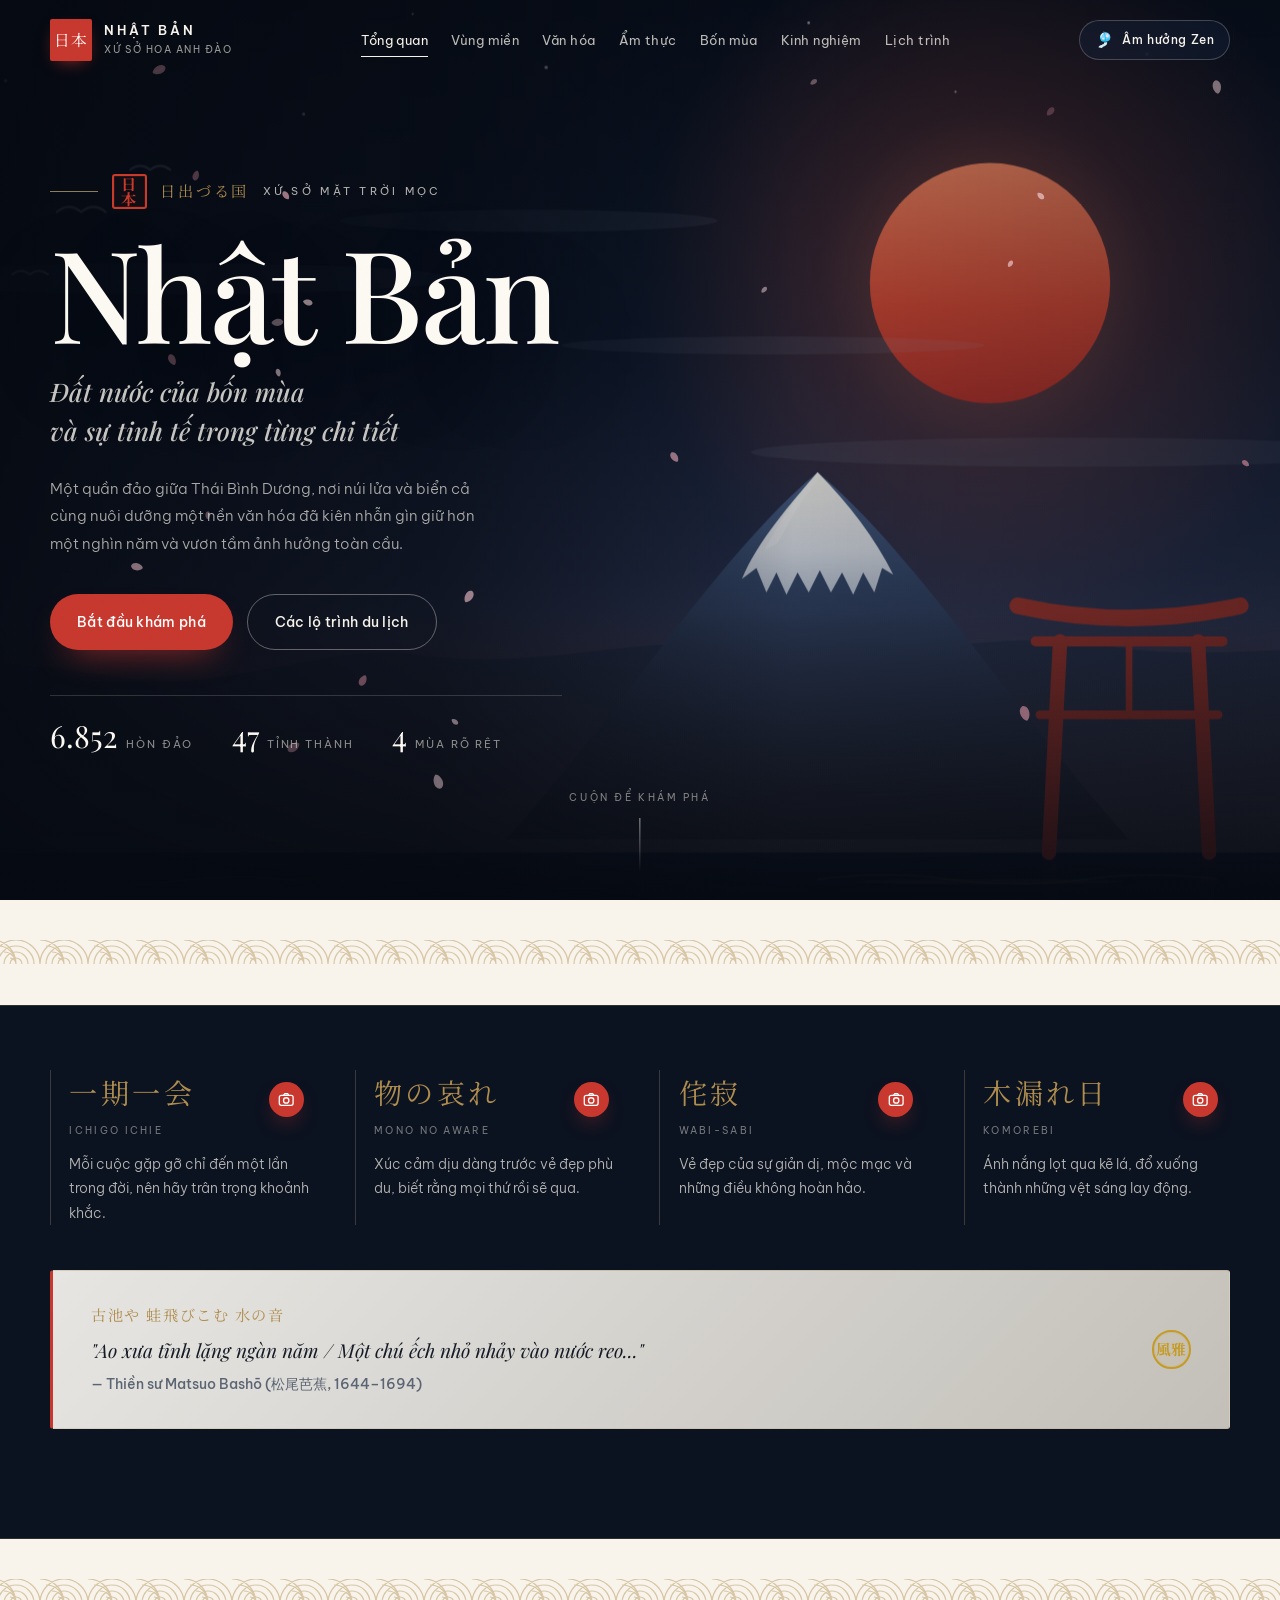
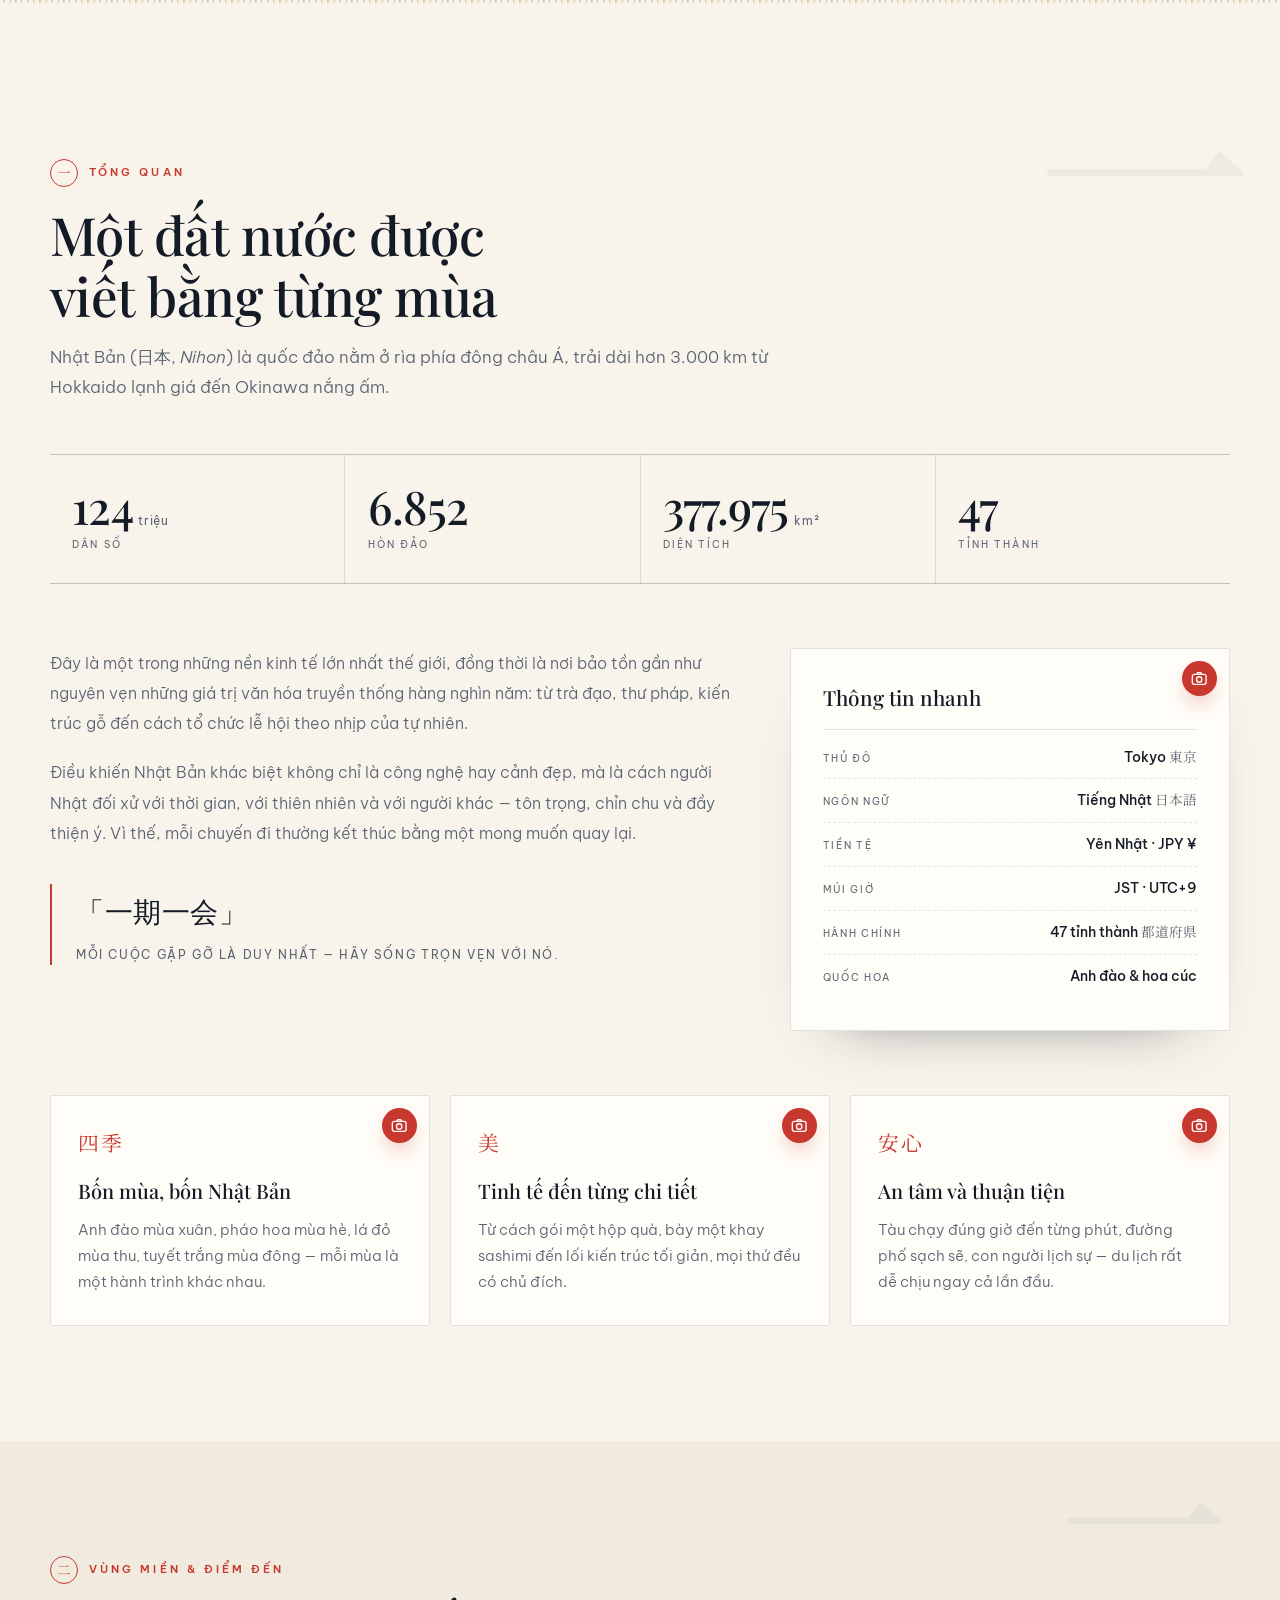
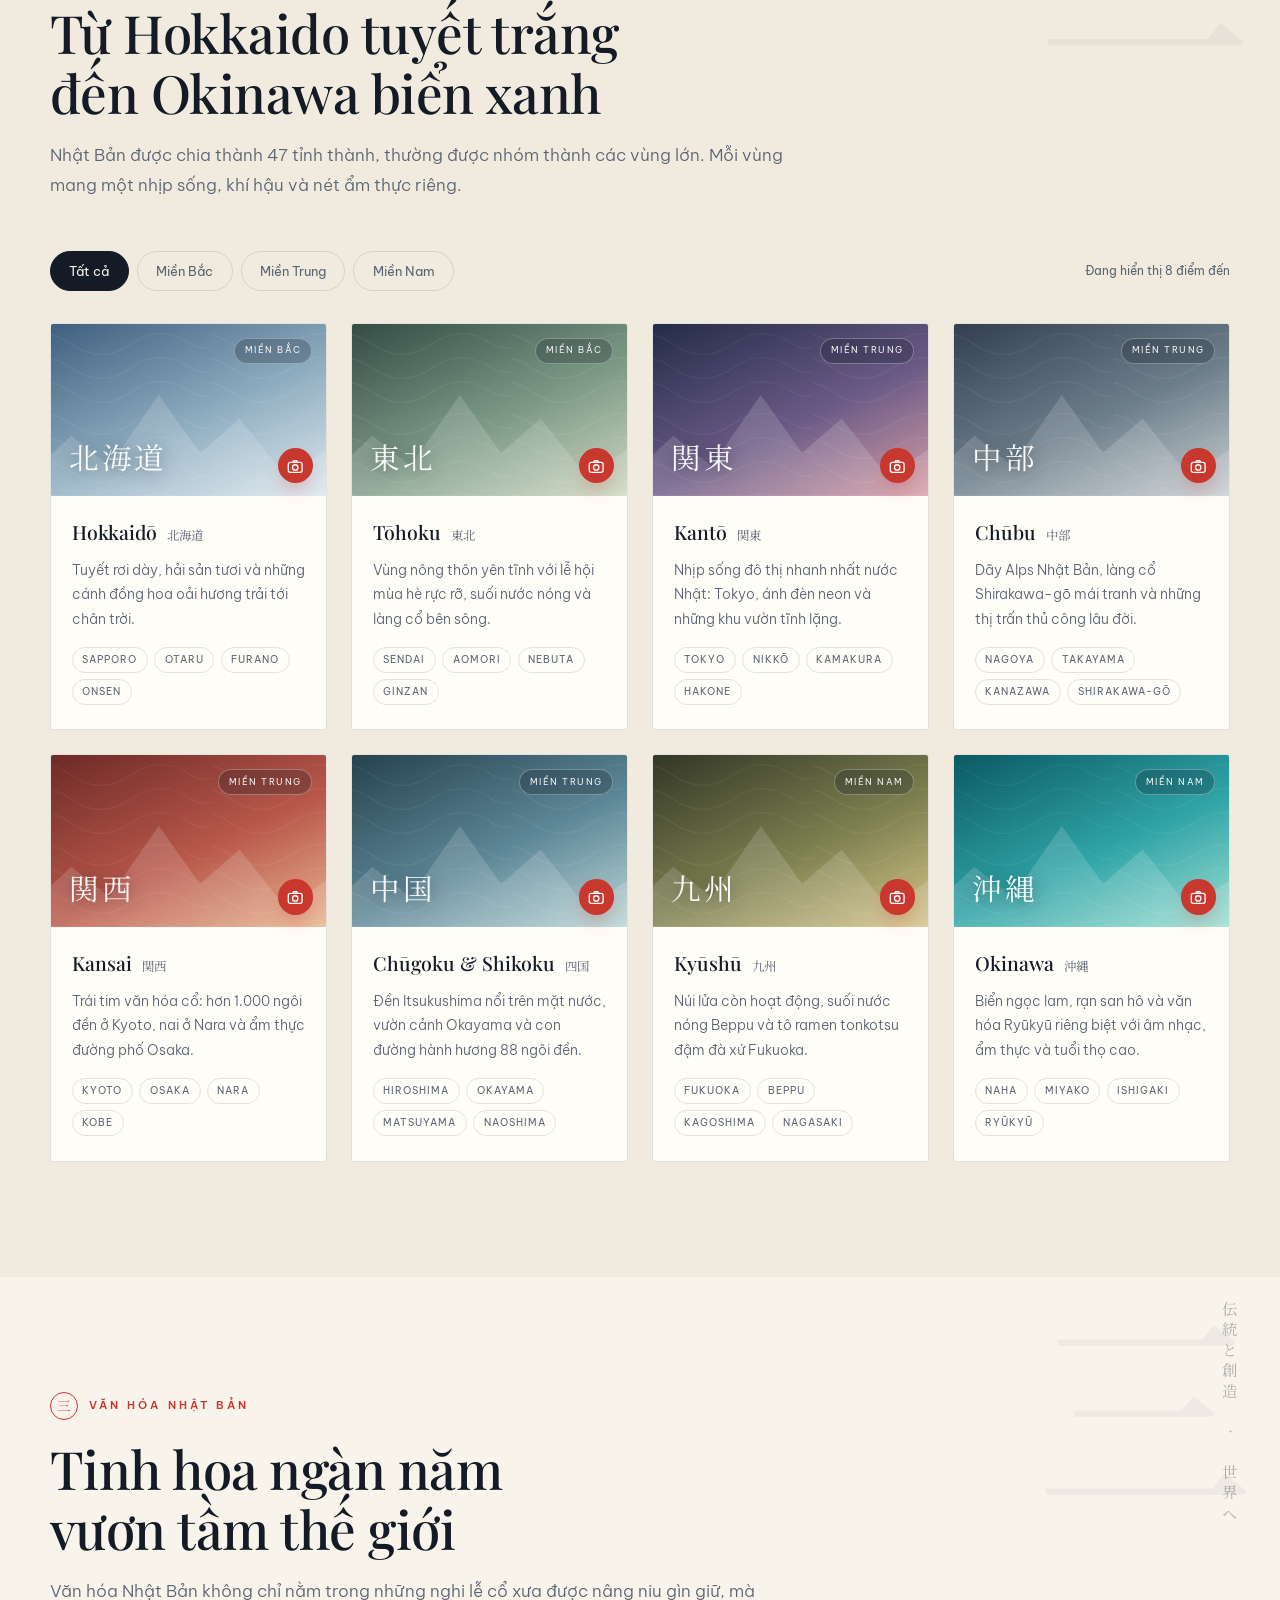
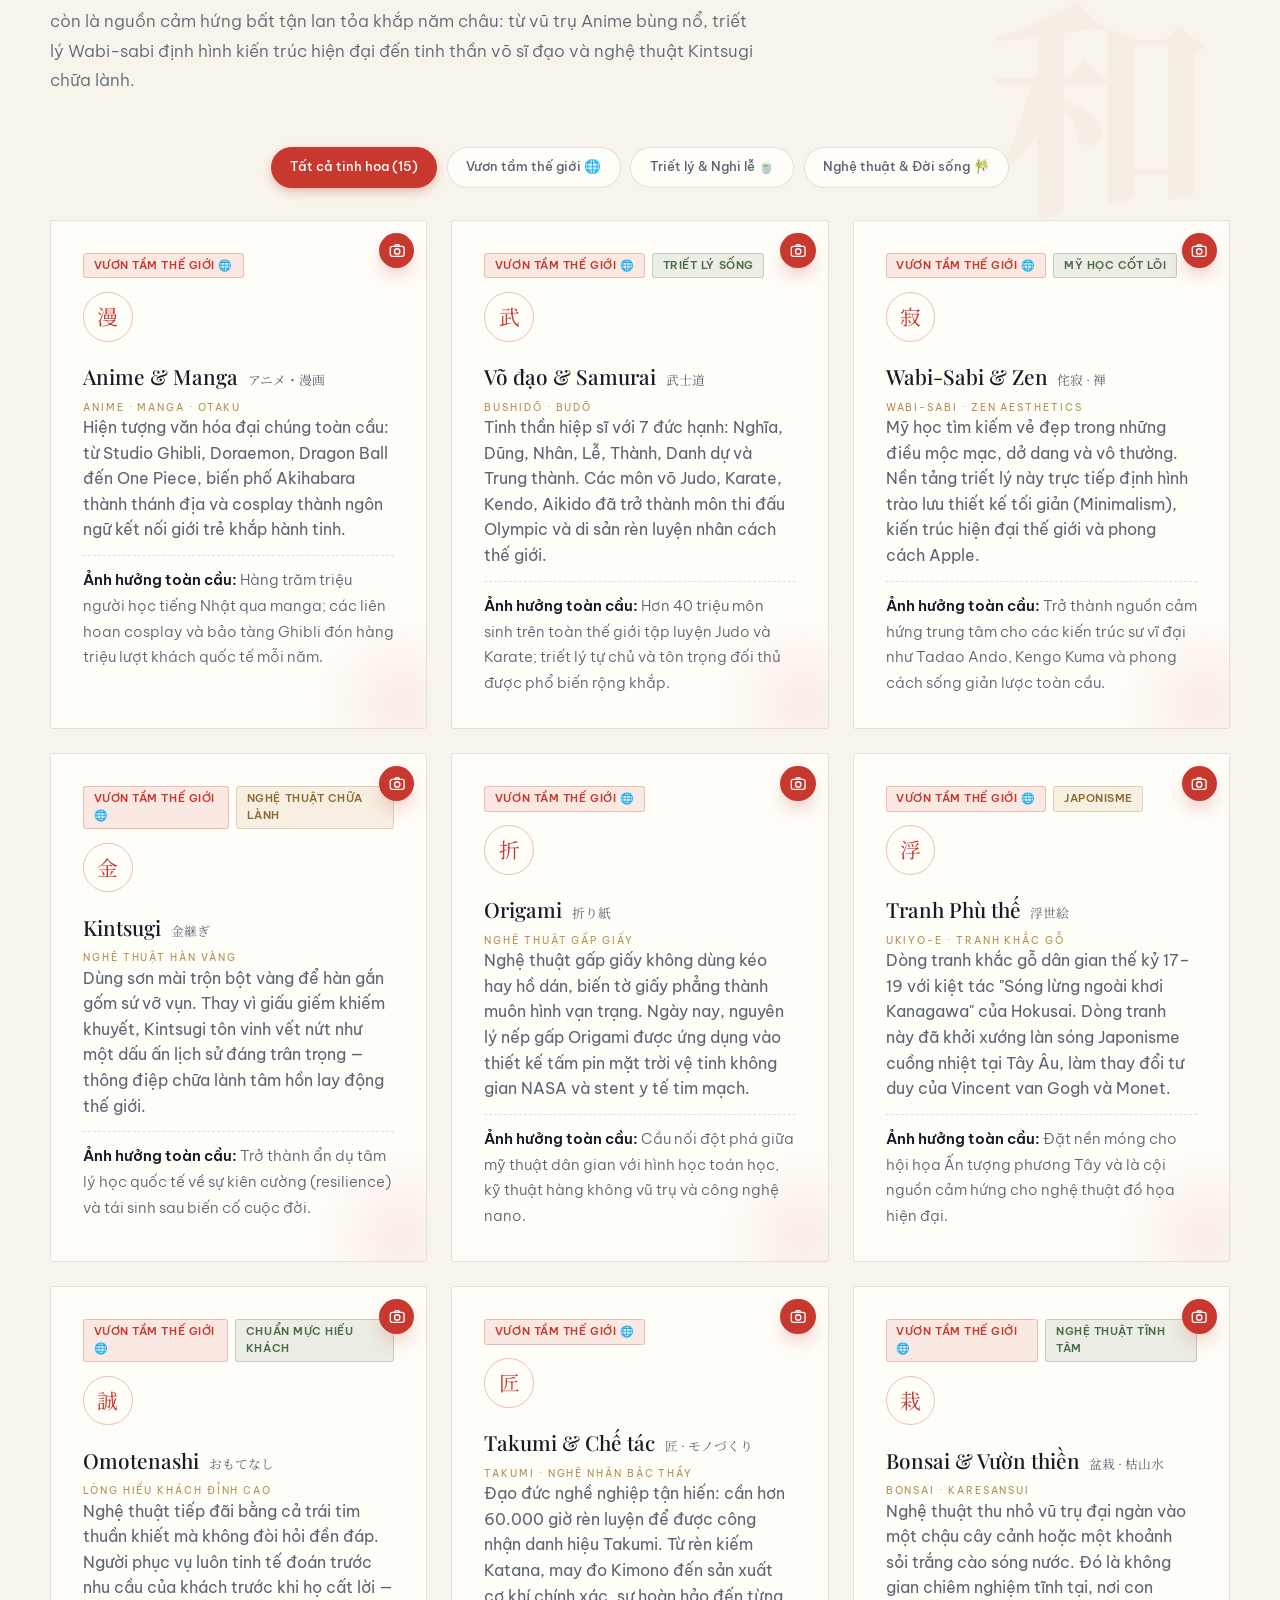
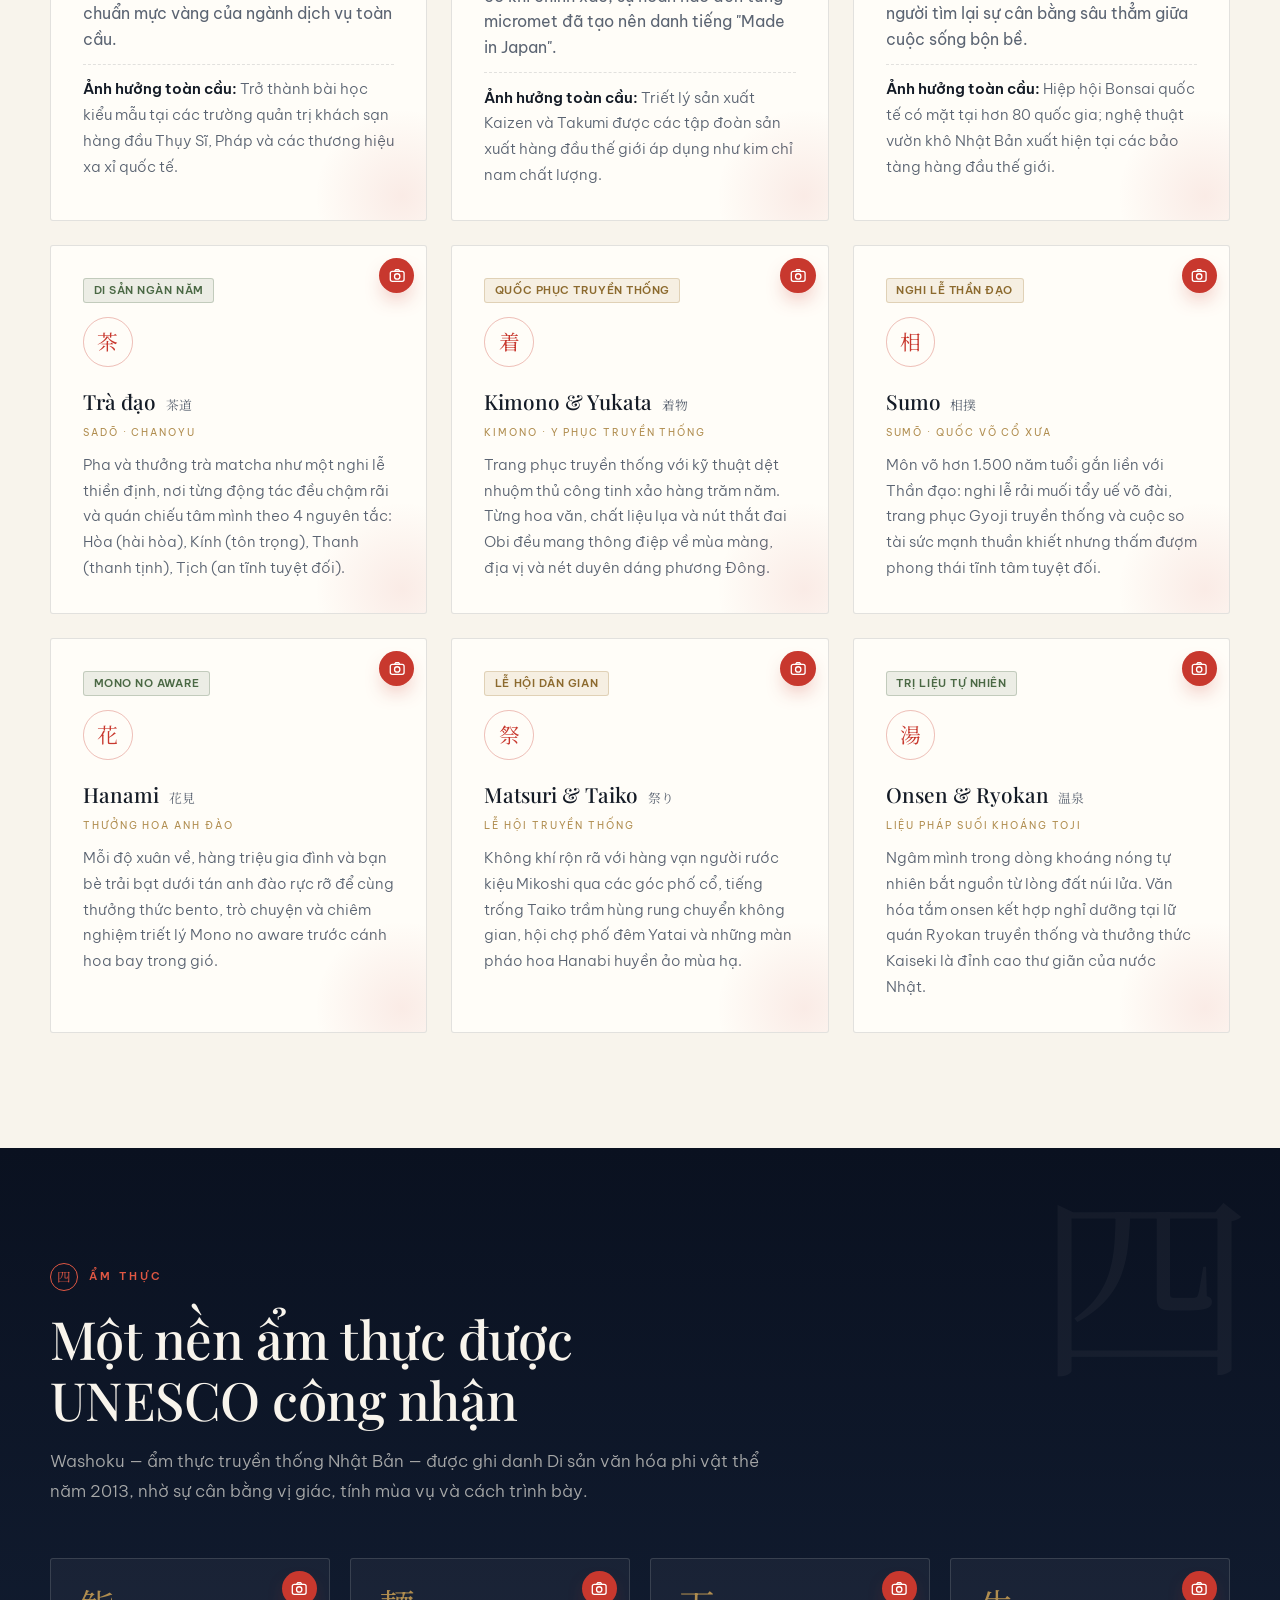
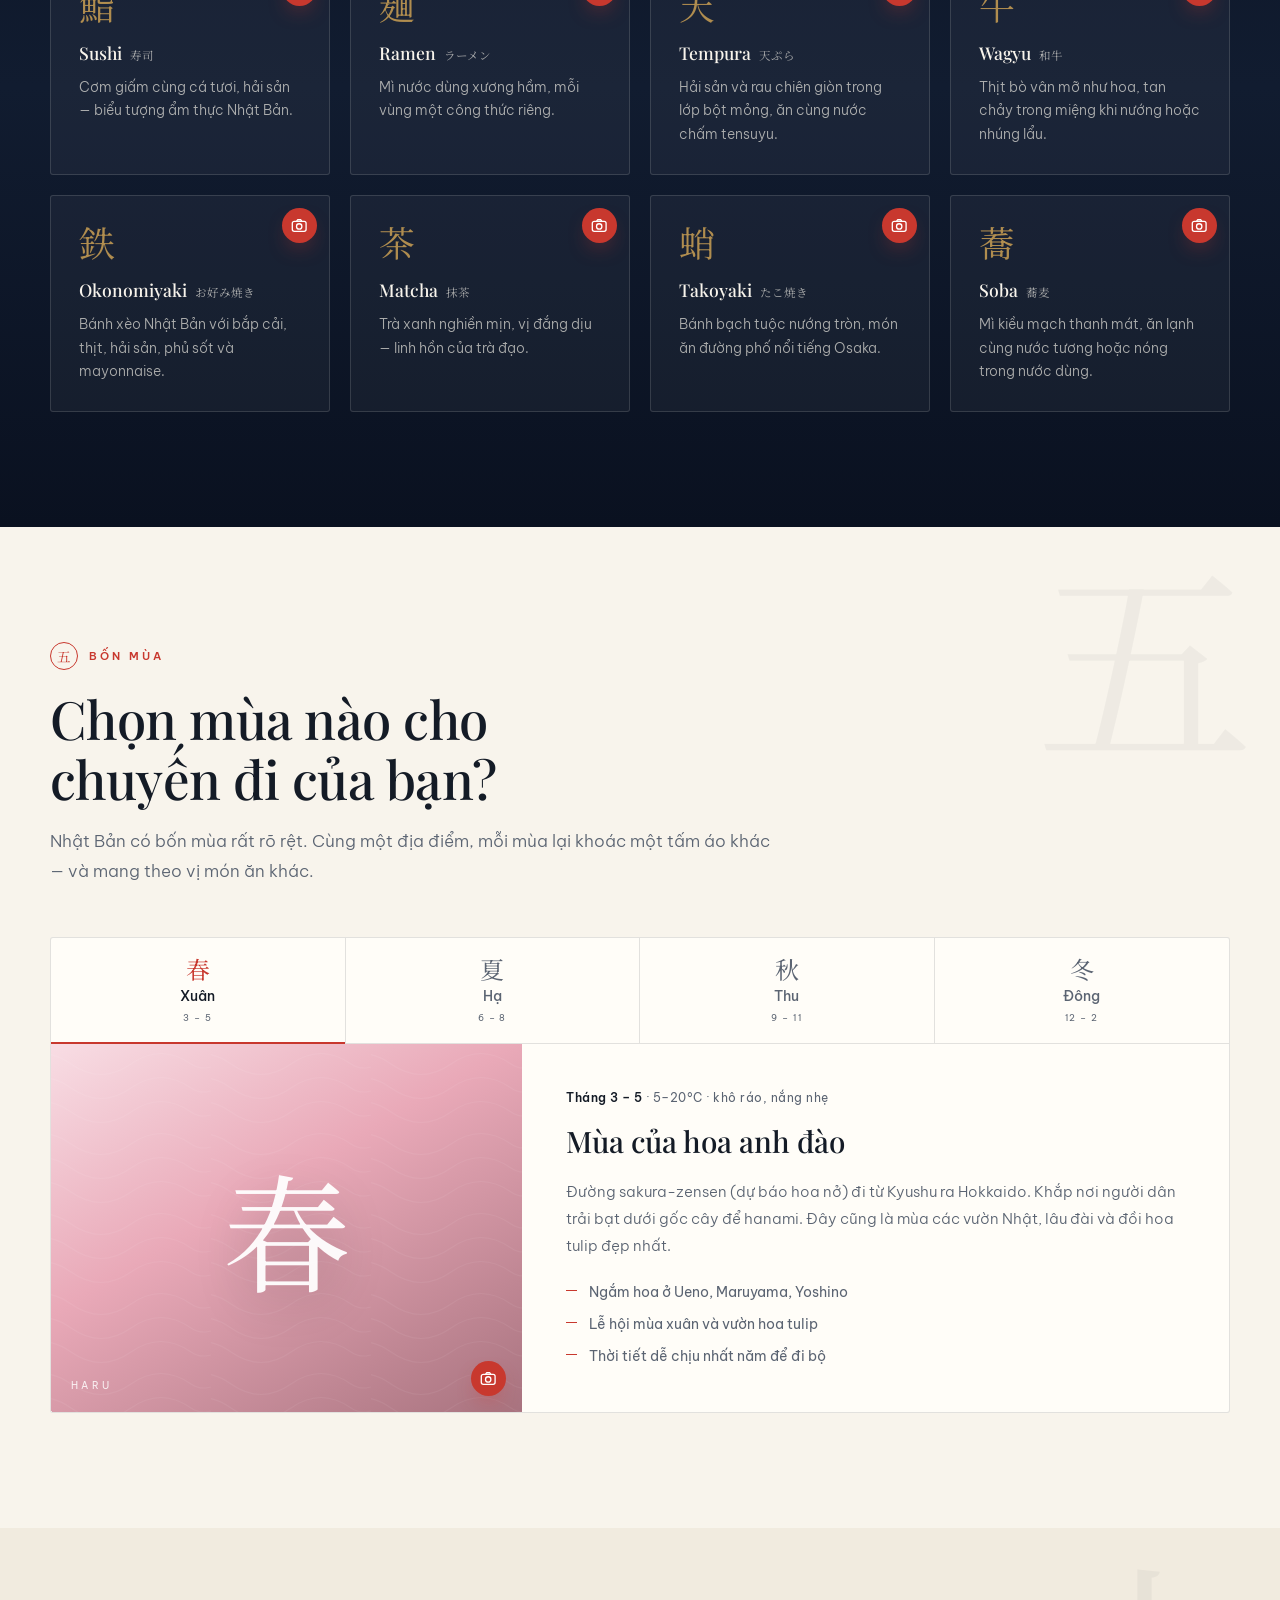
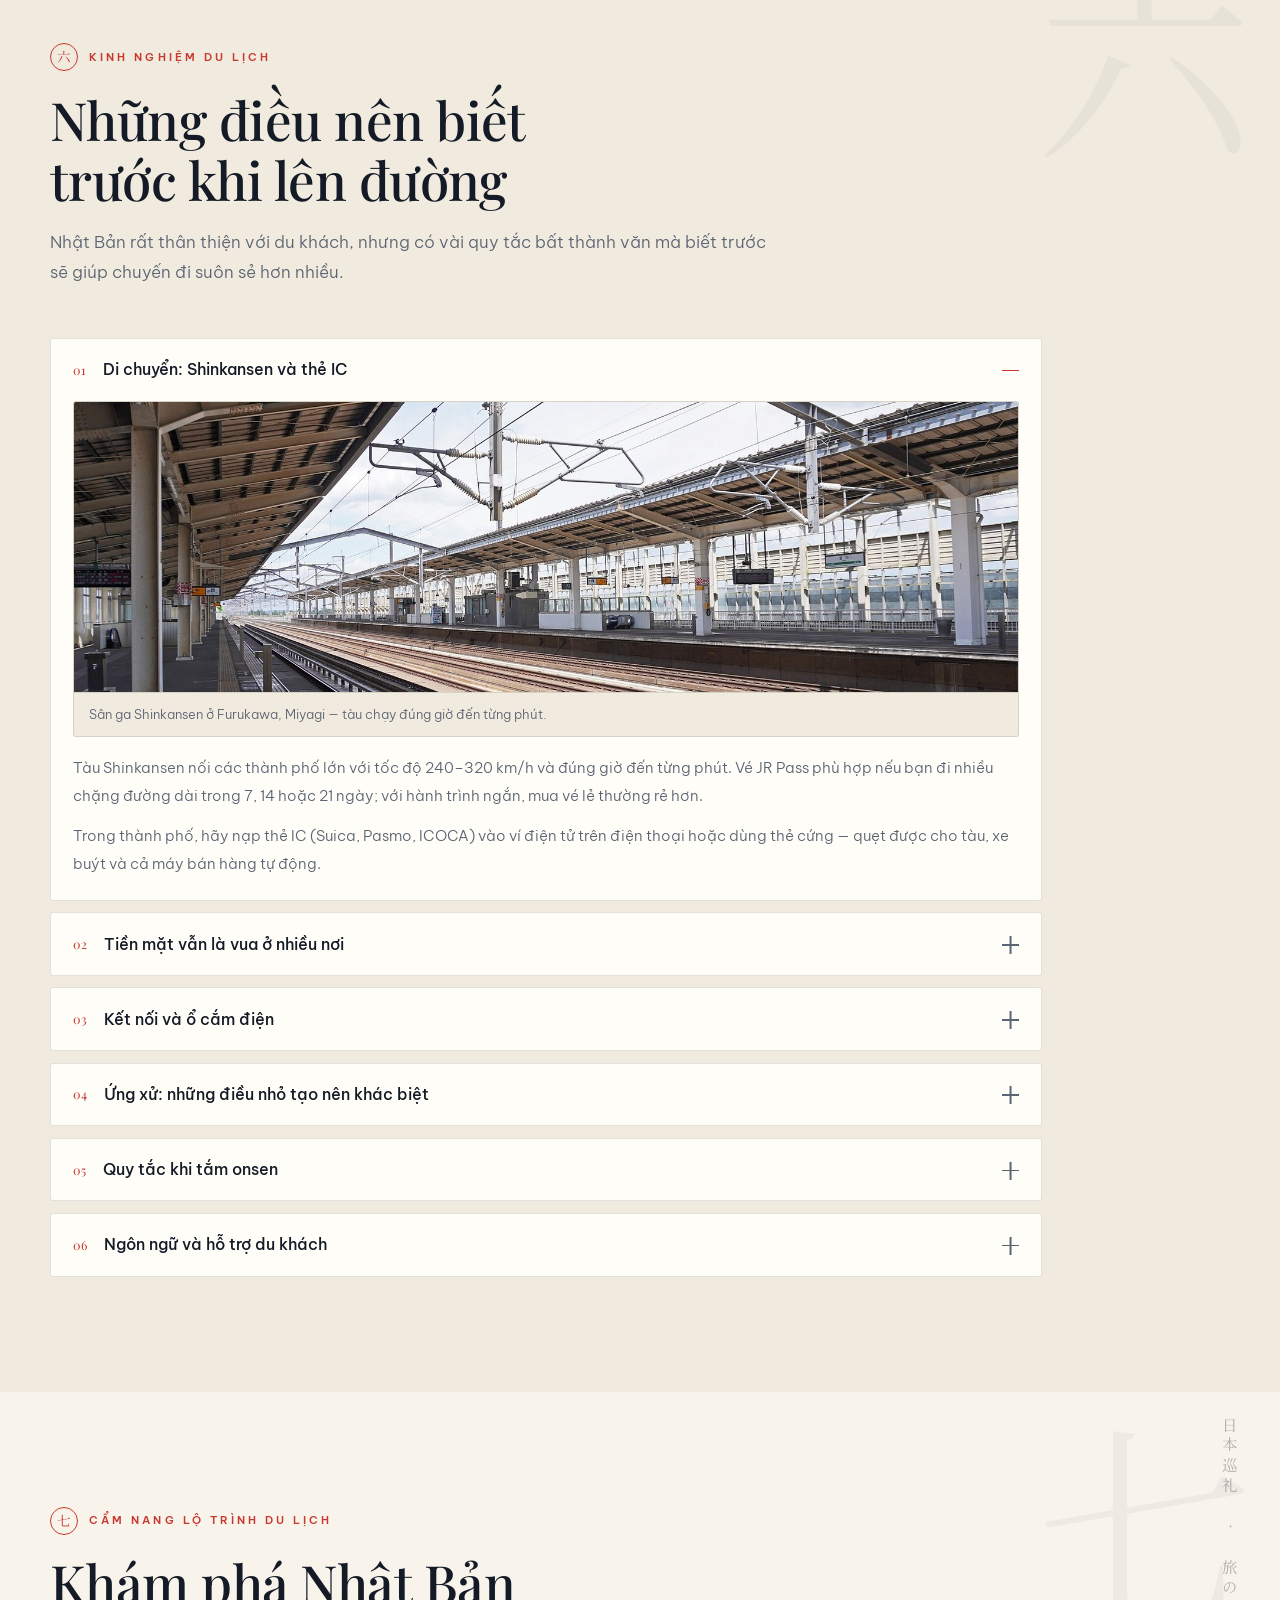
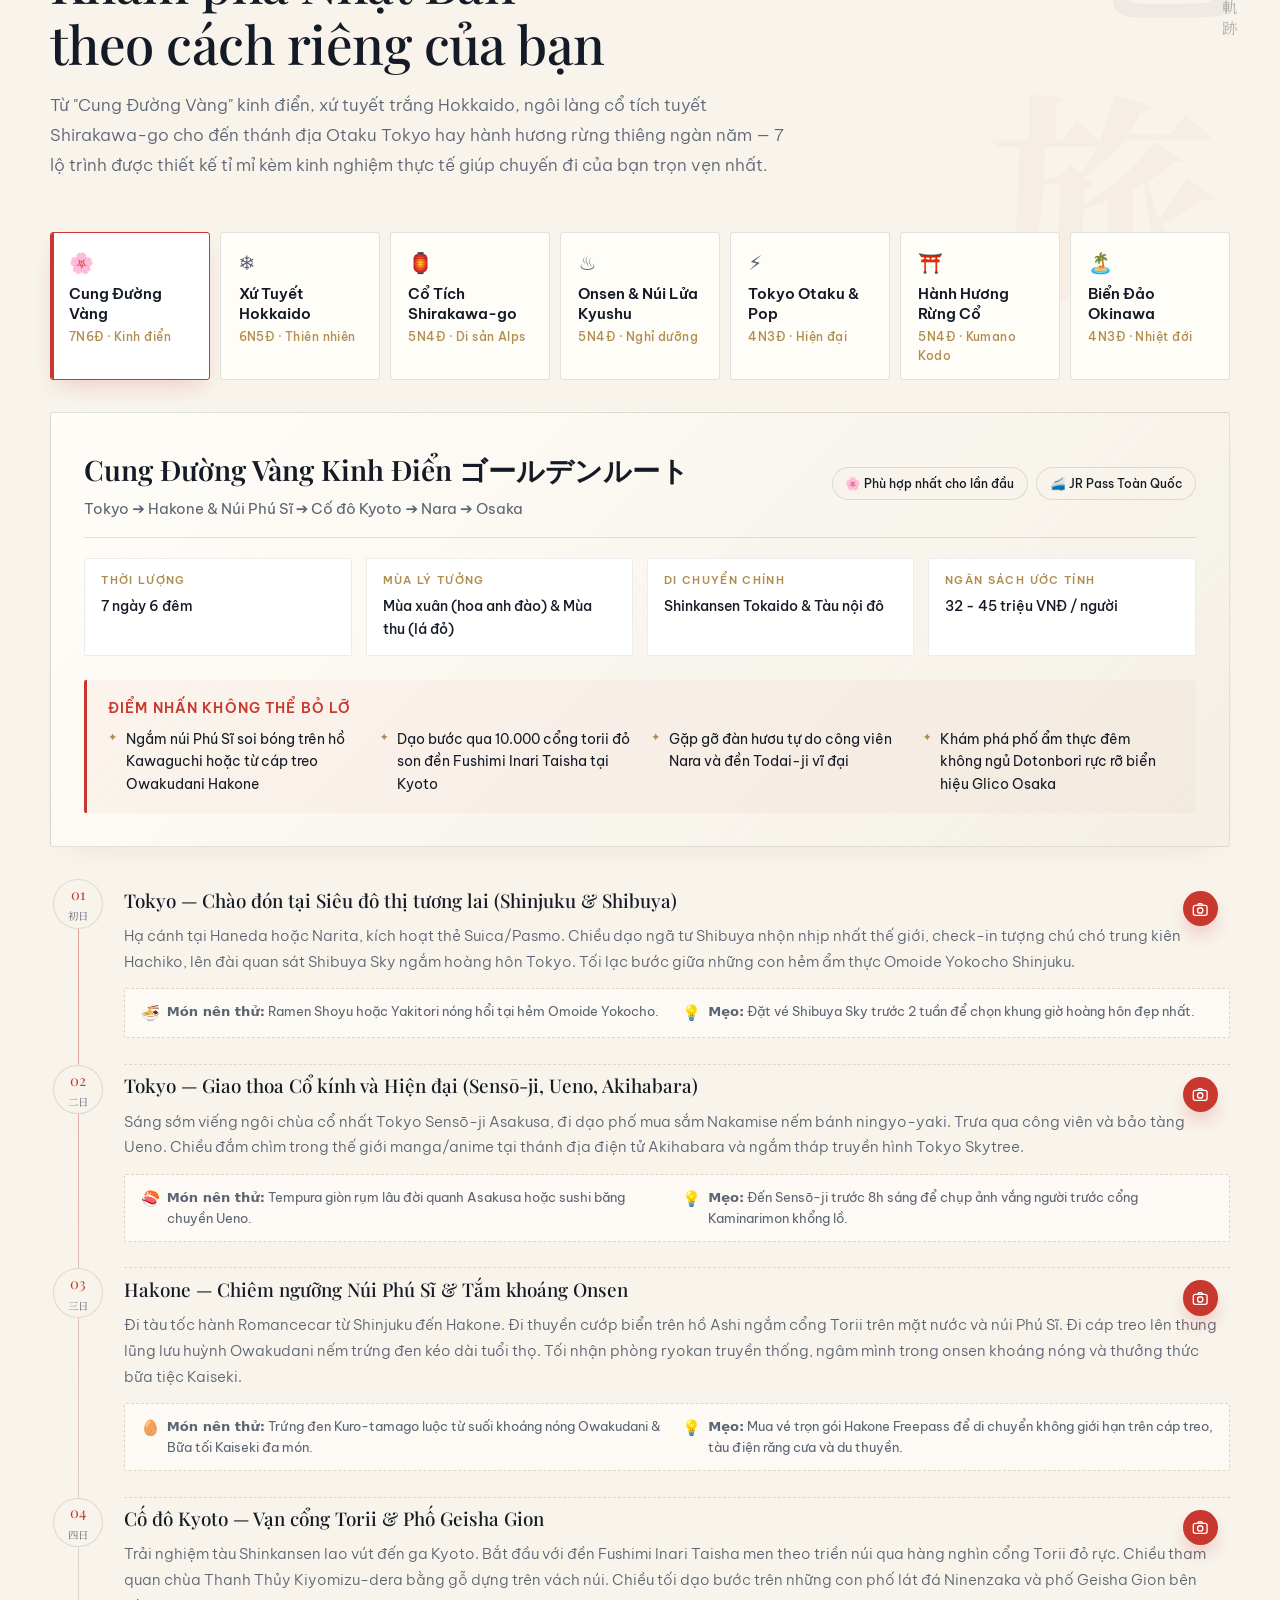
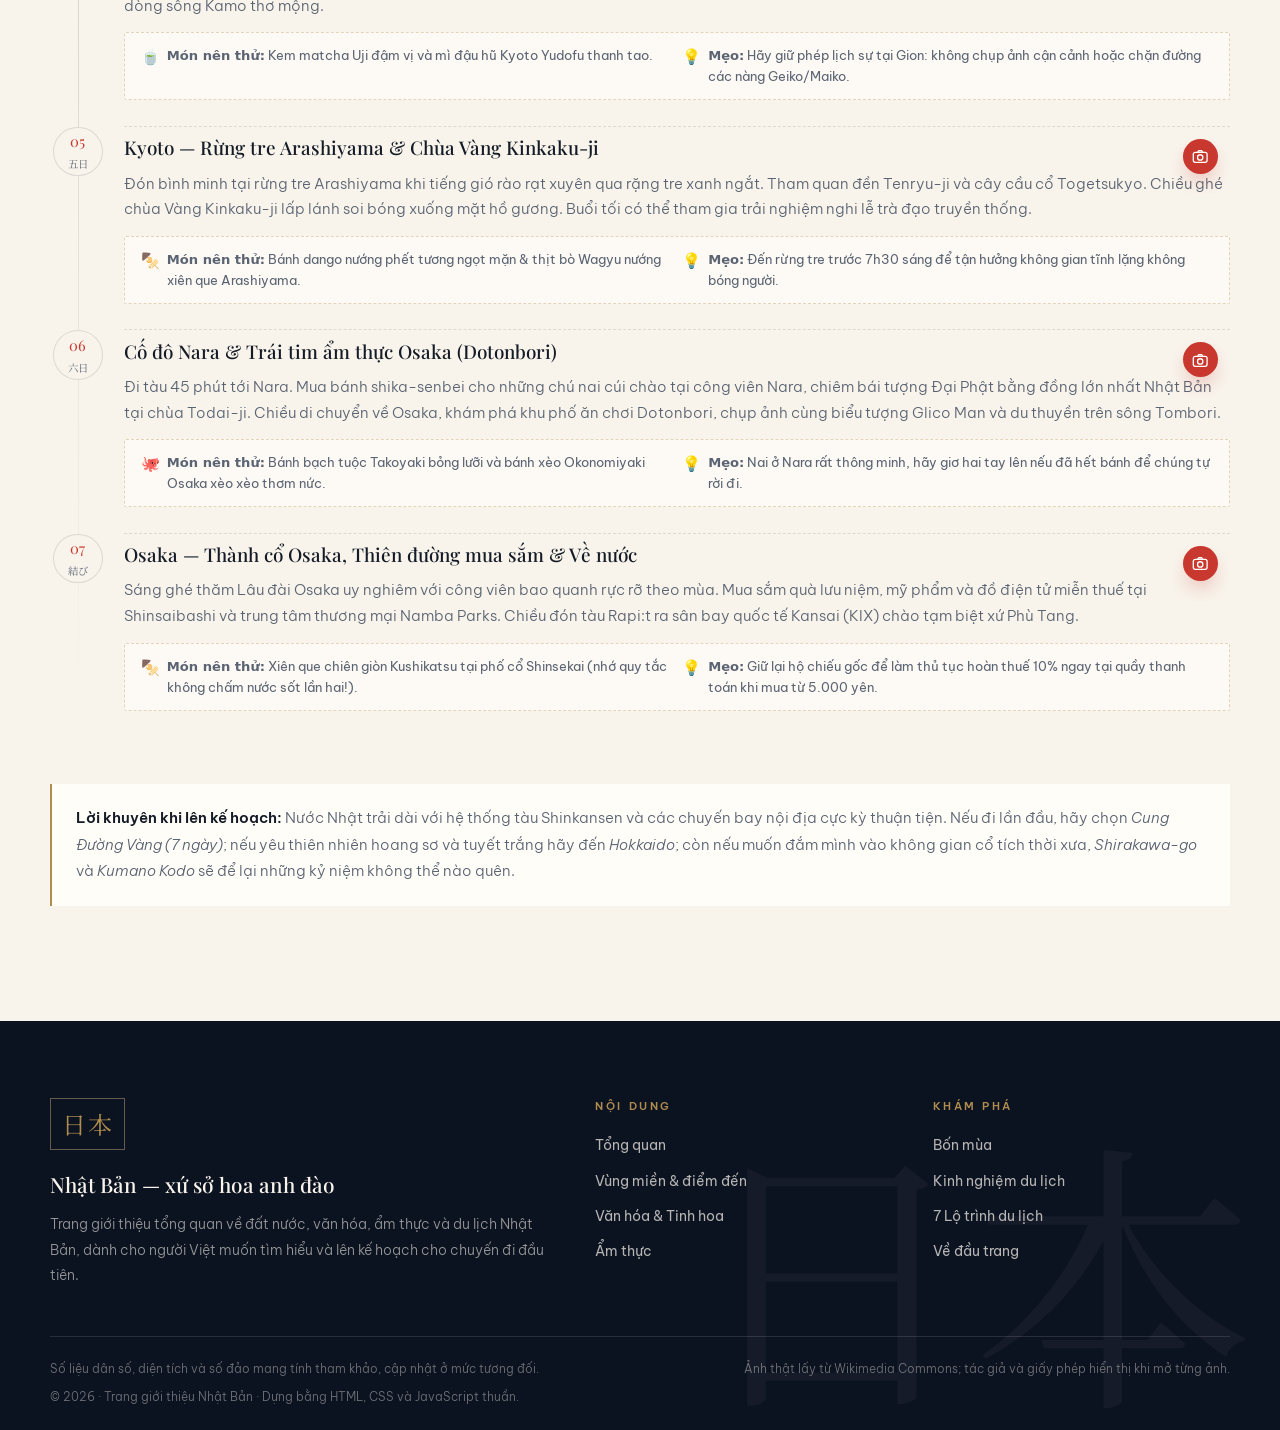
==== commit b5928acc: "Add files via upload" ====
--- a/nhat-ban-github/index.html
+++ b/nhat-ban-github/index.html
@@ -1,1011 +1,1901 @@
-<!DOCTYPE html>
-<html lang="vi" class="no-js">
-<head>
-<meta charset="utf-8">
-<meta name="viewport" content="width=device-width, initial-scale=1">
-<title>Nhật Bản — Khám phá xứ sở hoa anh đào</title>
-<meta name="description" content="Trang giới thiệu Nhật Bản: tổng quan đất nước, các vùng miền và điểm đến, văn hóa truyền thống, ẩm thực, bốn mùa, kinh nghiệm du lịch và lịch trình gợi ý 7 ngày.">
-<meta name="author" content="Trang giới thiệu Nhật Bản">
-<meta name="theme-color" content="#0b1220">
-<meta property="og:type" content="website">
-<meta property="og:title" content="Nhật Bản — Khám phá xứ sở hoa anh đào">
-<meta property="og:description" content="Tổng quan, vùng miền, văn hóa, ẩm thực, bốn mùa và kinh nghiệm du lịch Nhật Bản trong một trang.">
-<meta property="og:locale" content="vi_VN">
-<link rel="icon" type="image/svg+xml" href="assets/img/favicon.svg">
-<link rel="preconnect" href="https://fonts.googleapis.com">
-<link rel="preconnect" href="https://fonts.gstatic.com" crossorigin>
-<link href="https://fonts.googleapis.com/css2?family=Be+Vietnam+Pro:ital,wght@0,300;0,400;0,500;0,600;0,700;1,400&family=Noto+Serif+JP:wght@400;600&family=Playfair+Display:ital,wght@0,500;0,600;1,500&display=swap" rel="stylesheet">
-<link rel="stylesheet" href="assets/css/styles.css">
-<script>document.documentElement.className = 'js';</script>
-</head>
-<body>
-<a class="skip-link" href="#main">Bỏ qua điều hướng, tới nội dung chính</a>
-<div class="grain" aria-hidden="true"></div>
-
-<header class="site-header" id="siteHeader">
-  <div class="header-inner container">
-    <a class="brand" href="#hero" aria-label="Nhật Bản — về đầu trang">
-      <span class="brand-mark" aria-hidden="true">日本</span>
-      <span class="brand-text">
-        <strong>NHẬT BẢN</strong>
-        <small>Xứ sở hoa anh đào</small>
-      </span>
-    </a>
-
-    <nav class="primary-nav" id="primaryNav" aria-label="Điều hướng chính">
-      <ul>
-        <li><a href="#tong-quan">Tổng quan</a></li>
-        <li><a href="#vung-mien">Vùng miền</a></li>
-        <li><a href="#van-hoa">Văn hóa</a></li>
-        <li><a href="#am-thuc">Ẩm thực</a></li>
-        <li><a href="#bon-mua">Bốn mùa</a></li>
-        <li><a href="#kinh-nghiem">Kinh nghiệm</a></li>
-        <li><a href="#lich-trinh">Lịch trình</a></li>
-      </ul>
-    </nav>
-
-    <button class="nav-toggle" id="navToggle" type="button" aria-expanded="false" aria-controls="primaryNav" aria-label="Mở menu">
-      <span aria-hidden="true"></span><span aria-hidden="true"></span><span aria-hidden="true"></span>
-    </button>
-  </div>
-  <div class="scroll-progress" id="scrollProgress" aria-hidden="true"></div>
-</header>
-
-<main id="main">
-
-  <!-- ============ HERO ============ -->
-  <section class="hero" id="hero" aria-label="Nhật Bản — giới thiệu">
-    <div class="hero-art-wrap" aria-hidden="true">
-      <svg class="hero-art" viewBox="0 0 1440 900" preserveAspectRatio="xMidYMid slice" focusable="false">
-        <defs>
-          <linearGradient id="sky" x1="0" y1="0" x2="0" y2="1">
-            <stop offset="0" stop-color="#070d18"/>
-            <stop offset=".38" stop-color="#111c31"/>
-            <stop offset=".66" stop-color="#2a3350"/>
-            <stop offset=".86" stop-color="#5b4357"/>
-            <stop offset="1" stop-color="#8a5a52"/>
-          </linearGradient>
-          <radialGradient id="sunGlow" cx=".5" cy=".5" r=".5">
-            <stop offset="0" stop-color="#f08a63" stop-opacity=".55"/>
-            <stop offset=".48" stop-color="#d95a45" stop-opacity=".2"/>
-            <stop offset="1" stop-color="#d95a45" stop-opacity="0"/>
-          </radialGradient>
-          <linearGradient id="sunBody" x1="0" y1="0" x2="0" y2="1">
-            <stop offset="0" stop-color="#f4855f"/>
-            <stop offset=".6" stop-color="#d94a35"/>
-            <stop offset="1" stop-color="#b8332b"/>
-          </linearGradient>
-          <linearGradient id="fujiBody" x1="0" y1="0" x2="0" y2="1">
-            <stop offset="0" stop-color="#4c648c"/>
-            <stop offset=".42" stop-color="#2b3b5a"/>
-            <stop offset=".78" stop-color="#18233a"/>
-            <stop offset="1" stop-color="#0e1626"/>
-          </linearGradient>
-          <linearGradient id="snowCap" x1="0" y1="0" x2="0" y2="1">
-            <stop offset="0" stop-color="#fdfaf2"/>
-            <stop offset=".65" stop-color="#e2e7ef"/>
-            <stop offset="1" stop-color="#bcc7d7"/>
-          </linearGradient>
-          <linearGradient id="mist" x1="0" y1="0" x2="0" y2="1">
-            <stop offset="0" stop-color="#e8b49c" stop-opacity="0"/>
-            <stop offset="1" stop-color="#e8b49c" stop-opacity=".3"/>
-          </linearGradient>
-          <linearGradient id="water" x1="0" y1="0" x2="0" y2="1">
-            <stop offset="0" stop-color="#101a2c"/>
-            <stop offset="1" stop-color="#05090f"/>
-          </linearGradient>
-          <linearGradient id="ridgeGrad" x1="0" y1="0" x2="0" y2="1">
-            <stop offset="0" stop-color="#1e2c47"/>
-            <stop offset="1" stop-color="#0f1828"/>
-          </linearGradient>
-        </defs>
-
-        <rect width="1440" height="900" fill="url(#sky)"/>
-
-        <g fill="#e9eef7" opacity=".6">
-          <circle cx="150" cy="118" r="1.6"/><circle cx="268" cy="76" r="1.1"/>
-          <circle cx="418" cy="148" r="1.4"/><circle cx="516" cy="58" r="1"/>
-          <circle cx="636" cy="106" r="1.6"/><circle cx="872" cy="66" r="1.2"/>
-          <circle cx="1004" cy="128" r="1"/><circle cx="1176" cy="94" r="1.5"/>
-          <circle cx="1318" cy="158" r="1.1"/><circle cx="58" cy="226" r="1"/>
-        </g>
-
-        <circle cx="1035" cy="300" r="320" fill="url(#sunGlow)"/>
-        <circle cx="1035" cy="300" r="108" fill="url(#sunBody)"/>
-
-        <g fill="#a9b8d2" opacity=".09">
-          <ellipse cx="300" cy="296" rx="250" ry="14"/>
-          <ellipse cx="620" cy="244" rx="170" ry="10"/>
-          <ellipse cx="1110" cy="452" rx="290" ry="13"/>
-          <ellipse cx="840" cy="356" rx="190" ry="8"/>
-        </g>
-
-        <!-- dãy núi phía xa -->
-        <path d="M-20 664 C 90 628 170 642 250 654 C 360 670 430 622 520 634 C 640 650 720 612 830 628 C 950 646 1030 608 1140 626 C 1250 644 1350 614 1460 636 L1460 900 L-20 900 Z"
-              fill="url(#ridgeGrad)" opacity=".8"/>
-
-        <!-- núi Phú Sĩ -->
-        <path d="M600 800 C 700 690 790 545 880 470 C 970 545 1060 690 1160 800 Z" fill="url(#fujiBody)"/>
-        <path d="M880 470 C 908 498 932 530 948 562 L938 556 L931 578 L921 560 L912 580 L902 560 L892 578 L882 558 L872 578 L862 560 L852 580 L843 560 L834 578 L825 556 L812 566 C 826 532 856 498 880 470 Z"
-              fill="url(#snowCap)"/>
-        <path d="M880 470 C 862 490 846 514 832 540 L 844 534 C 856 512 868 490 880 478 Z" fill="#ffffff" opacity=".35"/>
-
-        <!-- sương mù chân núi -->
-        <rect x="0" y="560" width="1440" height="252" fill="url(#mist)" opacity=".45"/>
-
-        <!-- mặt nước -->
-        <rect x="0" y="812" width="1440" height="88" fill="url(#water)"/>
-        <g fill="none" stroke="#e9c98f" stroke-opacity=".14" stroke-width="1.3">
-          <path d="M60 838 q60 -8 120 0 t120 0 t120 0"/>
-          <path d="M420 864 q60 -8 120 0 t120 0 t120 0"/>
-          <path d="M880 836 q60 -8 120 0 t120 0 t120 0"/>
-          <path d="M170 888 q60 -8 120 0 t120 0 t120 0"/>
-          <path d="M1040 882 q60 -8 120 0 t120 0"/>
-        </g>
-        <g fill="#f0a07a" opacity=".1">
-          <ellipse cx="1035" cy="838" rx="120" ry="2.5"/>
-          <ellipse cx="1035" cy="856" rx="86" ry="2.2"/>
-          <ellipse cx="1035" cy="874" rx="56" ry="2"/>
-        </g>
-
-        <!-- phản chiếu cổng torii trên mặt nước -->
-        <g opacity=".08" transform="translate(0,1624) scale(1,-1)" fill="none" stroke="#a1362d">
-          <path d="M1060 590 Q1160 612 1260 590" stroke-width="15"/>
-          <path d="M1098 622 L1088 812" stroke-width="13"/>
-          <path d="M1222 622 L1232 812" stroke-width="13"/>
-        </g>
-
-        <!-- cổng torii -->
-        <g fill="none" stroke="#a1362d" stroke-linecap="round">
-          <path d="M1060 590 Q1160 612 1260 590" stroke-width="15"/>
-          <path d="M1076 622 H1244" stroke-width="9"/>
-          <path d="M1080 688 H1240" stroke-width="8"/>
-          <path d="M1098 622 L1088 812" stroke-width="13"/>
-          <path d="M1222 622 L1232 812" stroke-width="13"/>
-          <path d="M1160 622 V688" stroke-width="6"/>
-        </g>
-
-        <!-- đàn chim -->
-        <g fill="none" stroke="#cdd8ea" stroke-opacity=".55" stroke-width="2" stroke-linecap="round">
-          <path d="M196 236 q11 -9 22 0 q11 -9 22 0"/>
-          <path d="M262 198 q9 -7 18 0 q9 -7 18 0"/>
-          <path d="M156 292 q8 -6 16 0 q8 -6 16 0"/>
-        </g>
-      </svg>
-    </div>
-    <div class="hero-veil" aria-hidden="true"></div>
-    <canvas class="petals" id="petals" aria-hidden="true"></canvas>
-
-    <div class="hero-content container">
-      <p class="hero-eyebrow">
-        <span class="hero-eyebrow-jp" aria-hidden="true">日出づる国</span>
-        <span>Xứ sở mặt trời mọc</span>
-      </p>
-      <h1 class="hero-title">
-        <span class="hero-title-main">Nhật Bản</span>
-        <span class="hero-title-sub">Đất nước của bốn mùa<br>và sự tinh tế trong từng chi tiết</span>
-      </h1>
-      <p class="hero-lead">
-        Một quần đảo giữa Thái Bình Dương, nơi núi lửa và biển cả cùng nuôi dưỡng
-        một nền văn hóa đã kiên nhẫn gìn giữ hơn một nghìn năm.
-      </p>
-      <div class="hero-actions">
-        <a class="btn btn-primary" href="#tong-quan">Bắt đầu khám phá</a>
-        <a class="btn btn-ghost" href="#lich-trinh">Lịch trình 7 ngày</a>
-      </div>
-      <ul class="hero-meta">
-        <li><span class="hm-num">6.852</span><span class="hm-label">hòn đảo</span></li>
-        <li><span class="hm-num">47</span><span class="hm-label">tỉnh thành</span></li>
-        <li><span class="hm-num">4</span><span class="hm-label">mùa rõ rệt</span></li>
-      </ul>
-    </div>
-
-    <a class="scroll-cue" href="#tong-quan" aria-label="Cuộn xuống phần tổng quan">
-      <span>Cuộn để khám phá</span>
-      <span class="scroll-cue-line" aria-hidden="true"></span>
-    </a>
-  </section>
-
-  <!-- ============ BỐN TỪ KHÓ DỊCH ============ -->
-  <section class="words" aria-label="Những từ tiếng Nhật đẹp và khó dịch">
-    <div class="container">
-      <ul class="words-list">
-        <li class="word reveal" style="--i:0" data-photo="tea" data-photo-title="一期一会 · ichigo ichie" data-photo-caption="Mỗi cuộc gặp chỉ đến một lần, như bát trà trong trà đạo — nên được nâng niu trọn vẹn.">
-          <button class="card-photo" type="button" data-photo-open aria-label="Xem ảnh thực tế: 一期一会 · ichigo ichie"><svg viewBox="0 0 24 24" aria-hidden="true" focusable="false"><rect x="3" y="7" width="18" height="13" rx="2.6" fill="none" stroke="currentColor" stroke-width="1.7"/><circle cx="12" cy="13.6" r="3.5" fill="none" stroke="currentColor" stroke-width="1.7"/><path d="M8.6 7l1.3-2.1h4.2L15.4 7" fill="none" stroke="currentColor" stroke-width="1.7" stroke-linejoin="round"/></svg></button>
-          <span class="word-jp" lang="ja">一期一会</span>
-          <span class="word-romaji">ichigo ichie</span>
-          <p>Mỗi cuộc gặp gỡ chỉ đến một lần trong đời, nên hãy trân trọng khoảnh khắc.</p>
-        </li>
-        <li class="word reveal" style="--i:1" data-photo="spring" data-photo-title="物の哀れ · mono no aware" data-photo-caption="Cánh anh đào nở rồi rơi: vẻ đẹp càng rực rỡ thì càng gợi nỗi tiếc nuối.">
-          <button class="card-photo" type="button" data-photo-open aria-label="Xem ảnh thực tế: 物の哀れ · mono no aware"><svg viewBox="0 0 24 24" aria-hidden="true" focusable="false"><rect x="3" y="7" width="18" height="13" rx="2.6" fill="none" stroke="currentColor" stroke-width="1.7"/><circle cx="12" cy="13.6" r="3.5" fill="none" stroke="currentColor" stroke-width="1.7"/><path d="M8.6 7l1.3-2.1h4.2L15.4 7" fill="none" stroke="currentColor" stroke-width="1.7" stroke-linejoin="round"/></svg></button>
-          <span class="word-jp" lang="ja">物の哀れ</span>
-          <span class="word-romaji">mono no aware</span>
-          <p>Xúc cảm dịu dàng trước vẻ đẹp phù du, biết rằng mọi thứ rồi sẽ qua.</p>
-        </li>
-        <li class="word reveal" style="--i:2" data-photo="craft" data-photo-title="侘寂 · wabi-sabi" data-photo-caption="Vườn đá Ryoan-ji — vẻ đẹp của sự giản dị, mộc mạc và không hoàn hảo.">
-          <button class="card-photo" type="button" data-photo-open aria-label="Xem ảnh thực tế: 侘寂 · wabi-sabi"><svg viewBox="0 0 24 24" aria-hidden="true" focusable="false"><rect x="3" y="7" width="18" height="13" rx="2.6" fill="none" stroke="currentColor" stroke-width="1.7"/><circle cx="12" cy="13.6" r="3.5" fill="none" stroke="currentColor" stroke-width="1.7"/><path d="M8.6 7l1.3-2.1h4.2L15.4 7" fill="none" stroke="currentColor" stroke-width="1.7" stroke-linejoin="round"/></svg></button>
-          <span class="word-jp" lang="ja">侘寂</span>
-          <span class="word-romaji">wabi-sabi</span>
-          <p>Vẻ đẹp của sự giản dị, mộc mạc và những điều không hoàn hảo.</p>
-        </li>
-        <li class="word reveal" style="--i:3" data-photo="day5" data-photo-title="木漏れ日 · komorebi" data-photo-caption="Ánh nắng lọt qua những thân tre cao vút trong rừng tre Arashiyama.">
-          <button class="card-photo" type="button" data-photo-open aria-label="Xem ảnh thực tế: 木漏れ日 · komorebi"><svg viewBox="0 0 24 24" aria-hidden="true" focusable="false"><rect x="3" y="7" width="18" height="13" rx="2.6" fill="none" stroke="currentColor" stroke-width="1.7"/><circle cx="12" cy="13.6" r="3.5" fill="none" stroke="currentColor" stroke-width="1.7"/><path d="M8.6 7l1.3-2.1h4.2L15.4 7" fill="none" stroke="currentColor" stroke-width="1.7" stroke-linejoin="round"/></svg></button>
-          <span class="word-jp" lang="ja">木漏れ日</span>
-          <span class="word-romaji">komorebi</span>
-          <p>Ánh nắng lọt qua kẽ lá, đổ xuống thành những vệt sáng lay động.</p>
-        </li>
-      </ul>
-    </div>
-  </section>
-
-  <!-- ============ TỔNG QUAN ============ -->
-  <section class="section overview" id="tong-quan" data-kanji="一">
-    <div class="container">
-      <header class="section-head reveal">
-        <p class="eyebrow"><span class="eyebrow-num" aria-hidden="true">一</span>Tổng quan</p>
-        <h2>Một đất nước được viết bằng từng mùa</h2>
-        <p class="lede">
-          Nhật Bản (日本, <em lang="ja">Nihon</em>) là quốc đảo nằm ở rìa phía đông châu Á,
-          trải dài hơn 3.000&nbsp;km từ Hokkaido lạnh giá đến Okinawa nắng ấm.
-        </p>
-      </header>
-
-      <ul class="stats reveal" style="--i:1">
-        <li class="stat">
-          <span class="stat-num"><span data-count="124">0</span><span class="stat-unit">triệu</span></span>
-          <span class="stat-label">dân số</span>
-        </li>
-        <li class="stat">
-          <span class="stat-num"><span data-count="6852">0</span></span>
-          <span class="stat-label">hòn đảo</span>
-        </li>
-        <li class="stat">
-          <span class="stat-num"><span data-count="377975">0</span><span class="stat-unit">km²</span></span>
-          <span class="stat-label">diện tích</span>
-        </li>
-        <li class="stat">
-          <span class="stat-num"><span data-count="47">0</span></span>
-          <span class="stat-label">tỉnh thành</span>
-        </li>
-      </ul>
-
-      <div class="overview-grid">
-        <div class="overview-text reveal" style="--i:1">
-          <p>
-            Đây là một trong những nền kinh tế lớn nhất thế giới, đồng thời là nơi bảo tồn
-            gần như nguyên vẹn những giá trị văn hóa truyền thống hàng nghìn năm: từ trà đạo,
-            thư pháp, kiến trúc gỗ đến cách tổ chức lễ hội theo nhịp của tự nhiên.
-          </p>
-          <p>
-            Điều khiến Nhật Bản khác biệt không chỉ là công nghệ hay cảnh đẹp, mà là cách người
-            Nhật đối xử với thời gian, với thiên nhiên và với người khác — tôn trọng, chỉn chu
-            và đầy thiện ý. Vì thế, mỗi chuyến đi thường kết thúc bằng một mong muốn quay lại.
-          </p>
-          <blockquote class="pull-quote">
-            <p>「一期一会」</p>
-            <cite>Mỗi cuộc gặp gỡ là duy nhất — hãy sống trọn vẹn với nó.</cite>
-          </blockquote>
-        </div>
-
-        <aside class="fact-card reveal" style="--i:2" aria-labelledby="factCardTitle" data-photo="tokyo" data-photo-title="Thông tin nhanh" data-photo-caption="Tokyo, thủ đô Nhật Bản: vùng đô thị lớn nhất thế giới với hơn 37 triệu người.">
-          <button class="card-photo" type="button" data-photo-open aria-label="Xem ảnh thực tế: Thông tin nhanh"><svg viewBox="0 0 24 24" aria-hidden="true" focusable="false"><rect x="3" y="7" width="18" height="13" rx="2.6" fill="none" stroke="currentColor" stroke-width="1.7"/><circle cx="12" cy="13.6" r="3.5" fill="none" stroke="currentColor" stroke-width="1.7"/><path d="M8.6 7l1.3-2.1h4.2L15.4 7" fill="none" stroke="currentColor" stroke-width="1.7" stroke-linejoin="round"/></svg></button>
-          <h3 class="fact-card-title" id="factCardTitle">Thông tin nhanh</h3>
-          <dl class="fact-list">
-            <div class="fact"><dt>Thủ đô</dt><dd>Tokyo <span lang="ja">東京</span></dd></div>
-            <div class="fact"><dt>Ngôn ngữ</dt><dd>Tiếng Nhật <span lang="ja">日本語</span></dd></div>
-            <div class="fact"><dt>Tiền tệ</dt><dd>Yên Nhật · JPY <span aria-hidden="true">¥</span></dd></div>
-            <div class="fact"><dt>Múi giờ</dt><dd>JST · UTC+9</dd></div>
-            <div class="fact"><dt>Hành chính</dt><dd>47 tỉnh thành <span lang="ja">都道府県</span></dd></div>
-            <div class="fact"><dt>Quốc hoa</dt><dd>Anh đào &amp; hoa cúc</dd></div>
-          </dl>
-        </aside>
-      </div>
-
-      <div class="reasons">
-        <article class="reason reveal" style="--i:0" data-photo="fourseasons" data-photo-title="Bốn mùa, bốn Nhật Bản" data-photo-caption="Chùa Chureito, núi Phú Sĩ và hoa anh đào — khung cảnh biểu tượng nhất của Nhật Bản.">
-          <button class="card-photo" type="button" data-photo-open aria-label="Xem ảnh thực tế: Bốn mùa, bốn Nhật Bản"><svg viewBox="0 0 24 24" aria-hidden="true" focusable="false"><rect x="3" y="7" width="18" height="13" rx="2.6" fill="none" stroke="currentColor" stroke-width="1.7"/><circle cx="12" cy="13.6" r="3.5" fill="none" stroke="currentColor" stroke-width="1.7"/><path d="M8.6 7l1.3-2.1h4.2L15.4 7" fill="none" stroke="currentColor" stroke-width="1.7" stroke-linejoin="round"/></svg></button>
-          <span class="reason-kanji" aria-hidden="true">四季</span>
-          <h3>Bốn mùa, bốn Nhật Bản</h3>
-          <p>Anh đào mùa xuân, pháo hoa mùa hè, lá đỏ mùa thu, tuyết trắng mùa đông — mỗi mùa là một hành trình khác nhau.</p>
-        </article>
-        <article class="reason reveal" style="--i:1" data-photo="craft" data-photo-title="Tinh tế đến từng chi tiết" data-photo-caption="Vườn thiền Ryoan-ji: mười lăm tảng đá xếp trên nền sỏi trắng được cào phẳng mỗi ngày.">
-          <button class="card-photo" type="button" data-photo-open aria-label="Xem ảnh thực tế: Tinh tế đến từng chi tiết"><svg viewBox="0 0 24 24" aria-hidden="true" focusable="false"><rect x="3" y="7" width="18" height="13" rx="2.6" fill="none" stroke="currentColor" stroke-width="1.7"/><circle cx="12" cy="13.6" r="3.5" fill="none" stroke="currentColor" stroke-width="1.7"/><path d="M8.6 7l1.3-2.1h4.2L15.4 7" fill="none" stroke="currentColor" stroke-width="1.7" stroke-linejoin="round"/></svg></button>
-          <span class="reason-kanji" aria-hidden="true">美</span>
-          <h3>Tinh tế đến từng chi tiết</h3>
-          <p>Từ cách gói một hộp quà, bày một khay sashimi đến lối kiến trúc tối giản, mọi thứ đều có chủ đích.</p>
-        </article>
-        <article class="reason reveal" style="--i:2" data-photo="safe" data-photo-title="An tâm và thuận tiện" data-photo-caption="Tàu Shinkansen E5 — biểu tượng của hệ thống đường sắt đúng giờ nhất thế giới.">
-          <button class="card-photo" type="button" data-photo-open aria-label="Xem ảnh thực tế: An tâm và thuận tiện"><svg viewBox="0 0 24 24" aria-hidden="true" focusable="false"><rect x="3" y="7" width="18" height="13" rx="2.6" fill="none" stroke="currentColor" stroke-width="1.7"/><circle cx="12" cy="13.6" r="3.5" fill="none" stroke="currentColor" stroke-width="1.7"/><path d="M8.6 7l1.3-2.1h4.2L15.4 7" fill="none" stroke="currentColor" stroke-width="1.7" stroke-linejoin="round"/></svg></button>
-          <span class="reason-kanji" aria-hidden="true">安心</span>
-          <h3>An tâm và thuận tiện</h3>
-          <p>Tàu chạy đúng giờ đến từng phút, đường phố sạch sẽ, con người lịch sự — du lịch rất dễ chịu ngay cả lần đầu.</p>
-        </article>
-      </div>
-    </div>
-  </section>
-
-  <!-- ============ VÙNG MIỀN ============ -->
-  <section class="section section--alt regions" id="vung-mien" data-kanji="二">
-    <div class="container">
-      <header class="section-head reveal">
-        <p class="eyebrow"><span class="eyebrow-num" aria-hidden="true">二</span>Vùng miền &amp; điểm đến</p>
-        <h2>Từ Hokkaido tuyết trắng đến Okinawa biển xanh</h2>
-        <p class="lede">
-          Nhật Bản được chia thành 47 tỉnh thành, thường được nhóm thành các vùng lớn.
-          Mỗi vùng mang một nhịp sống, khí hậu và nét ẩm thực riêng.
-        </p>
-      </header>
-
-      <div class="filters reveal" style="--i:1">
-        <div class="filter-group" role="group" aria-label="Lọc điểm đến theo vùng">
-          <button class="filter-btn is-active" type="button" data-filter="all" aria-pressed="true">Tất cả</button>
-          <button class="filter-btn" type="button" data-filter="bac" aria-pressed="false">Miền Bắc</button>
-          <button class="filter-btn" type="button" data-filter="trung" aria-pressed="false">Miền Trung</button>
-          <button class="filter-btn" type="button" data-filter="nam" aria-pressed="false">Miền Nam</button>
-        </div>
-        <p class="filter-status" id="filterStatus" role="status" aria-live="polite">Đang hiển thị 8 điểm đến</p>
-      </div>
-
-      <div class="region-grid" id="regionGrid">
-        <article class="region-card reveal" style="--i:0" data-group="bac" data-photo="hokkaido" data-photo-title="Hokkaidō · 北海道" data-photo-caption="Cánh đồng hoa oải hương ở Furano nhuộm tím cả sườn đồi vào giữa mùa hè Hokkaido.">
-          <div class="region-art art-hokkaido">
-            <button class="card-photo" type="button" data-photo-open aria-label="Xem ảnh thực tế: Hokkaidō · 北海道"><svg viewBox="0 0 24 24" aria-hidden="true" focusable="false"><rect x="3" y="7" width="18" height="13" rx="2.6" fill="none" stroke="currentColor" stroke-width="1.7"/><circle cx="12" cy="13.6" r="3.5" fill="none" stroke="currentColor" stroke-width="1.7"/><path d="M8.6 7l1.3-2.1h4.2L15.4 7" fill="none" stroke="currentColor" stroke-width="1.7" stroke-linejoin="round"/></svg></button>
-            <span class="region-kanji" lang="ja">北海道</span>
-            <span class="region-tag">Miền Bắc</span>
-          </div>
-          <div class="region-body">
-            <h3>Hokkaidō <span lang="ja">北海道</span></h3>
-            <p>Tuyết rơi dày, hải sản tươi và những cánh đồng hoa oải hương trải tới chân trời.</p>
-            <ul class="chips">
-              <li>Sapporo</li><li>Otaru</li><li>Furano</li><li>Onsen</li>
-            </ul>
-          </div>
-        </article>
-
-        <article class="region-card reveal" style="--i:1" data-group="bac" data-photo="tohoku" data-photo-title="Tōhoku · 東北" data-photo-caption="Đèn lồng Nebuta khổng lồ của lễ hội Aomori, được thắp sáng và diễu hành suốt đêm hè.">
-          <div class="region-art art-tohoku">
-            <button class="card-photo" type="button" data-photo-open aria-label="Xem ảnh thực tế: Tōhoku · 東北"><svg viewBox="0 0 24 24" aria-hidden="true" focusable="false"><rect x="3" y="7" width="18" height="13" rx="2.6" fill="none" stroke="currentColor" stroke-width="1.7"/><circle cx="12" cy="13.6" r="3.5" fill="none" stroke="currentColor" stroke-width="1.7"/><path d="M8.6 7l1.3-2.1h4.2L15.4 7" fill="none" stroke="currentColor" stroke-width="1.7" stroke-linejoin="round"/></svg></button>
-            <span class="region-kanji" lang="ja">東北</span>
-            <span class="region-tag">Miền Bắc</span>
-          </div>
-          <div class="region-body">
-            <h3>Tōhoku <span lang="ja">東北</span></h3>
-            <p>Vùng nông thôn yên tĩnh với lễ hội mùa hè rực rỡ, suối nước nóng và làng cổ bên sông.</p>
-            <ul class="chips">
-              <li>Sendai</li><li>Aomori</li><li>Nebuta</li><li>Ginzan</li>
-            </ul>
-          </div>
-        </article>
-
-        <article class="region-card reveal" style="--i:2" data-group="trung" data-photo="kanto" data-photo-title="Kantō · 関東" data-photo-caption="Vạch sang đường Shibuya nhìn từ trên cao — nơi hàng nghìn người băng qua mỗi lượt đèn xanh.">
-          <div class="region-art art-kanto">
-            <button class="card-photo" type="button" data-photo-open aria-label="Xem ảnh thực tế: Kantō · 関東"><svg viewBox="0 0 24 24" aria-hidden="true" focusable="false"><rect x="3" y="7" width="18" height="13" rx="2.6" fill="none" stroke="currentColor" stroke-width="1.7"/><circle cx="12" cy="13.6" r="3.5" fill="none" stroke="currentColor" stroke-width="1.7"/><path d="M8.6 7l1.3-2.1h4.2L15.4 7" fill="none" stroke="currentColor" stroke-width="1.7" stroke-linejoin="round"/></svg></button>
-            <span class="region-kanji" lang="ja">関東</span>
-            <span class="region-tag">Miền Trung</span>
-          </div>
-          <div class="region-body">
-            <h3>Kantō <span lang="ja">関東</span></h3>
-            <p>Nhịp sống đô thị nhanh nhất nước Nhật: Tokyo, ánh đèn neon và những khu vườn tĩnh lặng.</p>
-            <ul class="chips">
-              <li>Tokyo</li><li>Nikkō</li><li>Kamakura</li><li>Hakone</li>
-            </ul>
-          </div>
-        </article>
-
-        <article class="region-card reveal" style="--i:3" data-group="trung" data-photo="chubu" data-photo-title="Chūbu · 中部" data-photo-caption="Những ngôi nhà gasshō-zukuri mái tranh dốc đứng ở làng cổ Shirakawa-gō, tỉnh Gifu.">
-          <div class="region-art art-chubu">
-            <button class="card-photo" type="button" data-photo-open aria-label="Xem ảnh thực tế: Chūbu · 中部"><svg viewBox="0 0 24 24" aria-hidden="true" focusable="false"><rect x="3" y="7" width="18" height="13" rx="2.6" fill="none" stroke="currentColor" stroke-width="1.7"/><circle cx="12" cy="13.6" r="3.5" fill="none" stroke="currentColor" stroke-width="1.7"/><path d="M8.6 7l1.3-2.1h4.2L15.4 7" fill="none" stroke="currentColor" stroke-width="1.7" stroke-linejoin="round"/></svg></button>
-            <span class="region-kanji" lang="ja">中部</span>
-            <span class="region-tag">Miền Trung</span>
-          </div>
-          <div class="region-body">
-            <h3>Chūbu <span lang="ja">中部</span></h3>
-            <p>Dãy Alps Nhật Bản, làng cổ Shirakawa-gō mái tranh và những thị trấn thủ công lâu đời.</p>
-            <ul class="chips">
-              <li>Nagoya</li><li>Takayama</li><li>Kanazawa</li><li>Shirakawa-gō</li>
-            </ul>
-          </div>
-        </article>
-
-        <article class="region-card reveal" style="--i:4" data-group="trung" data-photo="kansai" data-photo-title="Kansai · 関西" data-photo-caption="Đường hầm cổng torii đỏ dẫn lên núi Inari — ngôi đền nổi tiếng nhất của Kyoto.">
-          <div class="region-art art-kansai">
-            <button class="card-photo" type="button" data-photo-open aria-label="Xem ảnh thực tế: Kansai · 関西"><svg viewBox="0 0 24 24" aria-hidden="true" focusable="false"><rect x="3" y="7" width="18" height="13" rx="2.6" fill="none" stroke="currentColor" stroke-width="1.7"/><circle cx="12" cy="13.6" r="3.5" fill="none" stroke="currentColor" stroke-width="1.7"/><path d="M8.6 7l1.3-2.1h4.2L15.4 7" fill="none" stroke="currentColor" stroke-width="1.7" stroke-linejoin="round"/></svg></button>
-            <span class="region-kanji" lang="ja">関西</span>
-            <span class="region-tag">Miền Trung</span>
-          </div>
-          <div class="region-body">
-            <h3>Kansai <span lang="ja">関西</span></h3>
-            <p>Trái tim văn hóa cổ: hơn 1.000 ngôi đền ở Kyoto, nai ở Nara và ẩm thực đường phố Osaka.</p>
-            <ul class="chips">
-              <li>Kyoto</li><li>Osaka</li><li>Nara</li><li>Kobe</li>
-            </ul>
-          </div>
-        </article>
-
-        <article class="region-card reveal" style="--i:5" data-group="trung" data-photo="chugoku" data-photo-title="Chūgoku &amp; Shikoku · 中国・四国" data-photo-caption="Cổng torii lớn của đền Itsukushima đứng giữa mặt nước khi thủy triều lên, đảo Miyajima.">
-          <div class="region-art art-chugoku">
-            <button class="card-photo" type="button" data-photo-open aria-label="Xem ảnh thực tế: Chūgoku &amp; Shikoku · 中国・四国"><svg viewBox="0 0 24 24" aria-hidden="true" focusable="false"><rect x="3" y="7" width="18" height="13" rx="2.6" fill="none" stroke="currentColor" stroke-width="1.7"/><circle cx="12" cy="13.6" r="3.5" fill="none" stroke="currentColor" stroke-width="1.7"/><path d="M8.6 7l1.3-2.1h4.2L15.4 7" fill="none" stroke="currentColor" stroke-width="1.7" stroke-linejoin="round"/></svg></button>
-            <span class="region-kanji" lang="ja">中国</span>
-            <span class="region-tag">Miền Trung</span>
-          </div>
-          <div class="region-body">
-            <h3>Chūgoku &amp; Shikoku <span lang="ja">四国</span></h3>
-            <p>Đền Itsukushima nổi trên mặt nước, vườn cảnh Okayama và con đường hành hương 88 ngôi đền.</p>
-            <ul class="chips">
-              <li>Hiroshima</li><li>Okayama</li><li>Matsuyama</li><li>Naoshima</li>
-            </ul>
-          </div>
-        </article>
-
-        <article class="region-card reveal" style="--i:6" data-group="nam" data-photo="kyushu" data-photo-title="Kyūshū · 九州" data-photo-caption="Núi lửa Sakurajima nhả khói trắng phía trên vịnh Kagoshima.">
-          <div class="region-art art-kyushu">
-            <button class="card-photo" type="button" data-photo-open aria-label="Xem ảnh thực tế: Kyūshū · 九州"><svg viewBox="0 0 24 24" aria-hidden="true" focusable="false"><rect x="3" y="7" width="18" height="13" rx="2.6" fill="none" stroke="currentColor" stroke-width="1.7"/><circle cx="12" cy="13.6" r="3.5" fill="none" stroke="currentColor" stroke-width="1.7"/><path d="M8.6 7l1.3-2.1h4.2L15.4 7" fill="none" stroke="currentColor" stroke-width="1.7" stroke-linejoin="round"/></svg></button>
-            <span class="region-kanji" lang="ja">九州</span>
-            <span class="region-tag">Miền Nam</span>
-          </div>
-          <div class="region-body">
-            <h3>Kyūshū <span lang="ja">九州</span></h3>
-            <p>Núi lửa còn hoạt động, suối nước nóng Beppu và tô ramen tonkotsu đậm đà xứ Fukuoka.</p>
-            <ul class="chips">
-              <li>Fukuoka</li><li>Beppu</li><li>Kagoshima</li><li>Nagasaki</li>
-            </ul>
-          </div>
-        </article>
-
-        <article class="region-card reveal" style="--i:7" data-group="nam" data-photo="okinawa" data-photo-title="Okinawa · 沖縄" data-photo-caption="Bãi Kondoi trên đảo Taketomi: cát trắng mịn và nước biển xanh ngọc nông đến đầu gối.">
-          <div class="region-art art-okinawa">
-            <button class="card-photo" type="button" data-photo-open aria-label="Xem ảnh thực tế: Okinawa · 沖縄"><svg viewBox="0 0 24 24" aria-hidden="true" focusable="false"><rect x="3" y="7" width="18" height="13" rx="2.6" fill="none" stroke="currentColor" stroke-width="1.7"/><circle cx="12" cy="13.6" r="3.5" fill="none" stroke="currentColor" stroke-width="1.7"/><path d="M8.6 7l1.3-2.1h4.2L15.4 7" fill="none" stroke="currentColor" stroke-width="1.7" stroke-linejoin="round"/></svg></button>
-            <span class="region-kanji" lang="ja">沖縄</span>
-            <span class="region-tag">Miền Nam</span>
-          </div>
-          <div class="region-body">
-            <h3>Okinawa <span lang="ja">沖縄</span></h3>
-            <p>Biển ngọc lam, rạn san hô và văn hóa Ryūkyū riêng biệt với âm nhạc, ẩm thực và tuổi thọ cao.</p>
-            <ul class="chips">
-              <li>Naha</li><li>Miyako</li><li>Ishigaki</li><li>Ryūkyū</li>
-            </ul>
-          </div>
-        </article>
-      </div>
-    </div>
-  </section>
-
-  <!-- ============ VĂN HÓA ============ -->
-  <section class="section culture" id="van-hoa" data-kanji="三">
-    <div class="container">
-      <header class="section-head reveal">
-        <p class="eyebrow"><span class="eyebrow-num" aria-hidden="true">三</span>Văn hóa truyền thống</p>
-        <h2>Những nghi lễ được gìn giữ qua nhiều thế kỷ</h2>
-        <p class="lede">
-          Văn hóa Nhật Bản không nằm trong viện bảo tàng — nó vẫn đang được thực hành mỗi ngày,
-          trong một chén trà, một bộ kimono hay một trận sumo.
-        </p>
-      </header>
-
-      <div class="culture-grid">
-        <article class="culture-card reveal" style="--i:0" data-photo="tea" data-photo-title="Trà đạo · 茶道" data-photo-caption="Những bát matcha được dâng theo từng động tác chậm rãi trong một buổi trà đạo trên chiếu tatami.">
-          <button class="card-photo" type="button" data-photo-open aria-label="Xem ảnh thực tế: Trà đạo · 茶道"><svg viewBox="0 0 24 24" aria-hidden="true" focusable="false"><rect x="3" y="7" width="18" height="13" rx="2.6" fill="none" stroke="currentColor" stroke-width="1.7"/><circle cx="12" cy="13.6" r="3.5" fill="none" stroke="currentColor" stroke-width="1.7"/><path d="M8.6 7l1.3-2.1h4.2L15.4 7" fill="none" stroke="currentColor" stroke-width="1.7" stroke-linejoin="round"/></svg></button>
-          <span class="culture-medallion" aria-hidden="true">茶</span>
-          <h3>Trà đạo <span lang="ja">茶道</span></h3>
-          <p class="culture-romaji">Sadō · chanoyu</p>
-          <p>Pha và thưởng trà matcha như một nghi lễ thiền định, nơi mỗi động tác đều được thực hiện chậm rãi và có ý thức.</p>
-        </article>
-        <article class="culture-card reveal" style="--i:1" data-photo="kimono" data-photo-title="Kimono · 着物" data-photo-caption="Một maiko trong bộ kimono đỏ, che ô giấy truyền thống trên con phố cổ Kyoto.">
-          <button class="card-photo" type="button" data-photo-open aria-label="Xem ảnh thực tế: Kimono · 着物"><svg viewBox="0 0 24 24" aria-hidden="true" focusable="false"><rect x="3" y="7" width="18" height="13" rx="2.6" fill="none" stroke="currentColor" stroke-width="1.7"/><circle cx="12" cy="13.6" r="3.5" fill="none" stroke="currentColor" stroke-width="1.7"/><path d="M8.6 7l1.3-2.1h4.2L15.4 7" fill="none" stroke="currentColor" stroke-width="1.7" stroke-linejoin="round"/></svg></button>
-          <span class="culture-medallion" aria-hidden="true">着</span>
-          <h3>Kimono <span lang="ja">着物</span></h3>
-          <p class="culture-romaji">Kimono</p>
-          <p>Trang phục truyền thống với hoa văn, màu sắc và cách thắt đai obi thể hiện mùa, dịp và cả tuổi tác người mặc.</p>
-        </article>
-        <article class="culture-card reveal" style="--i:2" data-photo="sumo" data-photo-title="Sumo · 相撲" data-photo-caption="Võ đài sumo (dohyō) giữa nhà thi đấu, nơi mỗi trận đấu có thể chỉ kéo dài vài giây.">
-          <button class="card-photo" type="button" data-photo-open aria-label="Xem ảnh thực tế: Sumo · 相撲"><svg viewBox="0 0 24 24" aria-hidden="true" focusable="false"><rect x="3" y="7" width="18" height="13" rx="2.6" fill="none" stroke="currentColor" stroke-width="1.7"/><circle cx="12" cy="13.6" r="3.5" fill="none" stroke="currentColor" stroke-width="1.7"/><path d="M8.6 7l1.3-2.1h4.2L15.4 7" fill="none" stroke="currentColor" stroke-width="1.7" stroke-linejoin="round"/></svg></button>
-          <span class="culture-medallion" aria-hidden="true">相</span>
-          <h3>Sumo <span lang="ja">相撲</span></h3>
-          <p class="culture-romaji">Sumō</p>
-          <p>Môn võ cổ nhất Nhật Bản, gắn với nghi lễ Thần đạo: hai đô vật thi đấu trong vòng tròn, quyết định bằng một đòn dứt khoát.</p>
-        </article>
-        <article class="culture-card reveal" style="--i:3" data-photo="hanami" data-photo-title="Hanami · 花見" data-photo-caption="Người Nhật trải bạt dưới tán anh đào để ăn uống, trò chuyện và ngắm hoa nở.">
-          <button class="card-photo" type="button" data-photo-open aria-label="Xem ảnh thực tế: Hanami · 花見"><svg viewBox="0 0 24 24" aria-hidden="true" focusable="false"><rect x="3" y="7" width="18" height="13" rx="2.6" fill="none" stroke="currentColor" stroke-width="1.7"/><circle cx="12" cy="13.6" r="3.5" fill="none" stroke="currentColor" stroke-width="1.7"/><path d="M8.6 7l1.3-2.1h4.2L15.4 7" fill="none" stroke="currentColor" stroke-width="1.7" stroke-linejoin="round"/></svg></button>
-          <span class="culture-medallion" aria-hidden="true">花</span>
-          <h3>Hanami <span lang="ja">花見</span></h3>
-          <p class="culture-romaji">Ngắm hoa anh đào</p>
-          <p>Mỗi độ xuân về, người Nhật lại họp mặt dưới tán anh đào để ăn uống, trò chuyện và ngắm những cánh hoa rơi.</p>
-        </article>
-        <article class="culture-card reveal" style="--i:4" data-photo="matsuri" data-photo-title="Matsuri · 祭り" data-photo-caption="Đoàn rước kiệu mikoshi đi qua cổng torii trong một lễ hội mùa hè.">
-          <button class="card-photo" type="button" data-photo-open aria-label="Xem ảnh thực tế: Matsuri · 祭り"><svg viewBox="0 0 24 24" aria-hidden="true" focusable="false"><rect x="3" y="7" width="18" height="13" rx="2.6" fill="none" stroke="currentColor" stroke-width="1.7"/><circle cx="12" cy="13.6" r="3.5" fill="none" stroke="currentColor" stroke-width="1.7"/><path d="M8.6 7l1.3-2.1h4.2L15.4 7" fill="none" stroke="currentColor" stroke-width="1.7" stroke-linejoin="round"/></svg></button>
-          <span class="culture-medallion" aria-hidden="true">祭</span>
-          <h3>Matsuri <span lang="ja">祭り</span></h3>
-          <p class="culture-romaji">Lễ hội</p>
-          <p>Hàng nghìn lễ hội quanh năm với kiệu rước mikoshi, trống taiko, yukata và những màn pháo hoa mùa hè.</p>
-        </article>
-        <article class="culture-card reveal" style="--i:5" data-photo="onsen" data-photo-title="Onsen · 温泉" data-photo-caption="Bồn onsen ngoài trời xây bằng đá, nhìn ra khu vườn chuyển màu mùa thu.">
-          <button class="card-photo" type="button" data-photo-open aria-label="Xem ảnh thực tế: Onsen · 温泉"><svg viewBox="0 0 24 24" aria-hidden="true" focusable="false"><rect x="3" y="7" width="18" height="13" rx="2.6" fill="none" stroke="currentColor" stroke-width="1.7"/><circle cx="12" cy="13.6" r="3.5" fill="none" stroke="currentColor" stroke-width="1.7"/><path d="M8.6 7l1.3-2.1h4.2L15.4 7" fill="none" stroke="currentColor" stroke-width="1.7" stroke-linejoin="round"/></svg></button>
-          <span class="culture-medallion" aria-hidden="true">湯</span>
-          <h3>Onsen <span lang="ja">温泉</span></h3>
-          <p class="culture-romaji">Suối nước nóng</p>
-          <p>Ngâm mình trong nước khoáng nóng tự nhiên — phần thưởng cuối ngày, cũng là cách người Nhật thư giãn và chữa lành.</p>
-        </article>
-      </div>
-    </div>
-  </section>
-
-  <!-- ============ ẨM THỰC ============ -->
-  <section class="section section--dark food" id="am-thuc" data-kanji="四">
-    <div class="container">
-      <header class="section-head reveal">
-        <p class="eyebrow"><span class="eyebrow-num" aria-hidden="true">四</span>Ẩm thực</p>
-        <h2>Một nền ẩm thực được UNESCO công nhận</h2>
-        <p class="lede">
-          Washoku — ẩm thực truyền thống Nhật Bản — được ghi danh Di sản văn hóa phi vật thể
-          năm 2013, nhờ sự cân bằng vị giác, tính mùa vụ và cách trình bày.
-        </p>
-      </header>
-
-      <div class="food-grid">
-        <article class="food-card reveal" style="--i:0" data-photo="sushi" data-photo-title="Sushi · 寿司" data-photo-caption="Đĩa nigiri với cá ngừ, tôm và trứng — món sushi cơ bản nhất trong bữa ăn Nhật.">
-          <button class="card-photo" type="button" data-photo-open aria-label="Xem ảnh thực tế: Sushi · 寿司"><svg viewBox="0 0 24 24" aria-hidden="true" focusable="false"><rect x="3" y="7" width="18" height="13" rx="2.6" fill="none" stroke="currentColor" stroke-width="1.7"/><circle cx="12" cy="13.6" r="3.5" fill="none" stroke="currentColor" stroke-width="1.7"/><path d="M8.6 7l1.3-2.1h4.2L15.4 7" fill="none" stroke="currentColor" stroke-width="1.7" stroke-linejoin="round"/></svg></button>
-          <span class="food-kanji" aria-hidden="true">鮨</span>
-          <h3>Sushi <span lang="ja">寿司</span></h3>
-          <p>Cơm giấm cùng cá tươi, hải sản — biểu tượng ẩm thực Nhật Bản.</p>
-        </article>
-        <article class="food-card reveal" style="--i:1" data-photo="ramen" data-photo-title="Ramen · ラーメン" data-photo-caption="Bát ramen shōyu nóng hổi với thịt heo, trứng và rong biển nori.">
-          <button class="card-photo" type="button" data-photo-open aria-label="Xem ảnh thực tế: Ramen · ラーメン"><svg viewBox="0 0 24 24" aria-hidden="true" focusable="false"><rect x="3" y="7" width="18" height="13" rx="2.6" fill="none" stroke="currentColor" stroke-width="1.7"/><circle cx="12" cy="13.6" r="3.5" fill="none" stroke="currentColor" stroke-width="1.7"/><path d="M8.6 7l1.3-2.1h4.2L15.4 7" fill="none" stroke="currentColor" stroke-width="1.7" stroke-linejoin="round"/></svg></button>
-          <span class="food-kanji" aria-hidden="true">麺</span>
-          <h3>Ramen <span lang="ja">ラーメン</span></h3>
-          <p>Mì nước dùng xương hầm, mỗi vùng một công thức riêng.</p>
-        </article>
-        <article class="food-card reveal" style="--i:2" data-photo="tempura" data-photo-title="Tempura · 天ぷら" data-photo-caption="Tôm lăn bột chiên giòn vàng ruộm, dùng nóng cùng nước chấm tensuyu.">
-          <button class="card-photo" type="button" data-photo-open aria-label="Xem ảnh thực tế: Tempura · 天ぷら"><svg viewBox="0 0 24 24" aria-hidden="true" focusable="false"><rect x="3" y="7" width="18" height="13" rx="2.6" fill="none" stroke="currentColor" stroke-width="1.7"/><circle cx="12" cy="13.6" r="3.5" fill="none" stroke="currentColor" stroke-width="1.7"/><path d="M8.6 7l1.3-2.1h4.2L15.4 7" fill="none" stroke="currentColor" stroke-width="1.7" stroke-linejoin="round"/></svg></button>
-          <span class="food-kanji" aria-hidden="true">天</span>
-          <h3>Tempura <span lang="ja">天ぷら</span></h3>
-          <p>Hải sản và rau chiên giòn trong lớp bột mỏng, ăn cùng nước chấm tensuyu.</p>
-        </article>
-        <article class="food-card reveal" style="--i:3" data-photo="wagyu" data-photo-title="Wagyu · 和牛" data-photo-caption="Miếng thịt bò wagyu với vân mỡ trắng như hoa, loại thịt nổi tiếng nhất Nhật Bản.">
-          <button class="card-photo" type="button" data-photo-open aria-label="Xem ảnh thực tế: Wagyu · 和牛"><svg viewBox="0 0 24 24" aria-hidden="true" focusable="false"><rect x="3" y="7" width="18" height="13" rx="2.6" fill="none" stroke="currentColor" stroke-width="1.7"/><circle cx="12" cy="13.6" r="3.5" fill="none" stroke="currentColor" stroke-width="1.7"/><path d="M8.6 7l1.3-2.1h4.2L15.4 7" fill="none" stroke="currentColor" stroke-width="1.7" stroke-linejoin="round"/></svg></button>
-          <span class="food-kanji" aria-hidden="true">牛</span>
-          <h3>Wagyu <span lang="ja">和牛</span></h3>
-          <p>Thịt bò vân mỡ như hoa, tan chảy trong miệng khi nướng hoặc nhúng lẩu.</p>
-        </article>
-        <article class="food-card reveal" style="--i:4" data-photo="okonomiyaki" data-photo-title="Okonomiyaki · お好み焼き" data-photo-caption="Chiếc okonomiyaki phủ sốt, mayonnaise, cá bào và rong biển xanh.">
-          <button class="card-photo" type="button" data-photo-open aria-label="Xem ảnh thực tế: Okonomiyaki · お好み焼き"><svg viewBox="0 0 24 24" aria-hidden="true" focusable="false"><rect x="3" y="7" width="18" height="13" rx="2.6" fill="none" stroke="currentColor" stroke-width="1.7"/><circle cx="12" cy="13.6" r="3.5" fill="none" stroke="currentColor" stroke-width="1.7"/><path d="M8.6 7l1.3-2.1h4.2L15.4 7" fill="none" stroke="currentColor" stroke-width="1.7" stroke-linejoin="round"/></svg></button>
-          <span class="food-kanji" aria-hidden="true">鉄</span>
-          <h3>Okonomiyaki <span lang="ja">お好み焼き</span></h3>
-          <p>Bánh xèo Nhật Bản với bắp cải, thịt, hải sản, phủ sốt và mayonnaise.</p>
-        </article>
-        <article class="food-card reveal" style="--i:5" data-photo="matcha" data-photo-title="Matcha · 抹茶" data-photo-caption="Bát matcha xanh đậm vừa đánh bọt — loại trà dùng trong trà đạo.">
-          <button class="card-photo" type="button" data-photo-open aria-label="Xem ảnh thực tế: Matcha · 抹茶"><svg viewBox="0 0 24 24" aria-hidden="true" focusable="false"><rect x="3" y="7" width="18" height="13" rx="2.6" fill="none" stroke="currentColor" stroke-width="1.7"/><circle cx="12" cy="13.6" r="3.5" fill="none" stroke="currentColor" stroke-width="1.7"/><path d="M8.6 7l1.3-2.1h4.2L15.4 7" fill="none" stroke="currentColor" stroke-width="1.7" stroke-linejoin="round"/></svg></button>
-          <span class="food-kanji" aria-hidden="true">茶</span>
-          <h3>Matcha <span lang="ja">抹茶</span></h3>
-          <p>Trà xanh nghiền mịn, vị đắng dịu — linh hồn của trà đạo.</p>
-        </article>
-        <article class="food-card reveal" style="--i:6" data-photo="takoyaki" data-photo-title="Takoyaki · たこ焼き" data-photo-caption="Những viên takoyaki nóng hổi rắc cá bào và sốt, món ăn đường phố nổi tiếng Osaka.">
-          <button class="card-photo" type="button" data-photo-open aria-label="Xem ảnh thực tế: Takoyaki · たこ焼き"><svg viewBox="0 0 24 24" aria-hidden="true" focusable="false"><rect x="3" y="7" width="18" height="13" rx="2.6" fill="none" stroke="currentColor" stroke-width="1.7"/><circle cx="12" cy="13.6" r="3.5" fill="none" stroke="currentColor" stroke-width="1.7"/><path d="M8.6 7l1.3-2.1h4.2L15.4 7" fill="none" stroke="currentColor" stroke-width="1.7" stroke-linejoin="round"/></svg></button>
-          <span class="food-kanji" aria-hidden="true">蛸</span>
-          <h3>Takoyaki <span lang="ja">たこ焼き</span></h3>
-          <p>Bánh bạch tuộc nướng tròn, món ăn đường phố nổi tiếng Osaka.</p>
-        </article>
-        <article class="food-card reveal" style="--i:7" data-photo="soba" data-photo-title="Soba · 蕎麦" data-photo-caption="Mì soba lạnh xếp trên khay tre (zaru soba), ăn cùng nước tương pha.">
-          <button class="card-photo" type="button" data-photo-open aria-label="Xem ảnh thực tế: Soba · 蕎麦"><svg viewBox="0 0 24 24" aria-hidden="true" focusable="false"><rect x="3" y="7" width="18" height="13" rx="2.6" fill="none" stroke="currentColor" stroke-width="1.7"/><circle cx="12" cy="13.6" r="3.5" fill="none" stroke="currentColor" stroke-width="1.7"/><path d="M8.6 7l1.3-2.1h4.2L15.4 7" fill="none" stroke="currentColor" stroke-width="1.7" stroke-linejoin="round"/></svg></button>
-          <span class="food-kanji" aria-hidden="true">蕎</span>
-          <h3>Soba <span lang="ja">蕎麦</span></h3>
-          <p>Mì kiều mạch thanh mát, ăn lạnh cùng nước tương hoặc nóng trong nước dùng.</p>
-        </article>
-      </div>
-    </div>
-  </section>
-
-  <!-- ============ BỐN MÙA ============ -->
-  <section class="section seasons" id="bon-mua" data-kanji="五">
-    <div class="container">
-      <header class="section-head reveal">
-        <p class="eyebrow"><span class="eyebrow-num" aria-hidden="true">五</span>Bốn mùa</p>
-        <h2>Chọn mùa nào cho chuyến đi của bạn?</h2>
-        <p class="lede">
-          Nhật Bản có bốn mùa rất rõ rệt. Cùng một địa điểm, mỗi mùa lại khoác một tấm áo khác —
-          và mang theo vị món ăn khác.
-        </p>
-      </header>
-
-      <div class="seasons-shell reveal" style="--i:1">
-        <div class="seasons-tabs" role="tablist" aria-label="Chọn mùa">
-          <button class="season-tab is-active" id="tab-haru" type="button" role="tab"
-                  aria-selected="true" aria-controls="panel-haru" tabindex="0">
-            <span class="st-jp" aria-hidden="true">春</span>
-            <span class="st-vi">Xuân</span>
-            <span class="st-months">3 – 5</span>
-          </button>
-          <button class="season-tab" id="tab-natsu" type="button" role="tab"
-                  aria-selected="false" aria-controls="panel-natsu" tabindex="-1">
-            <span class="st-jp" aria-hidden="true">夏</span>
-            <span class="st-vi">Hạ</span>
-            <span class="st-months">6 – 8</span>
-          </button>
-          <button class="season-tab" id="tab-aki" type="button" role="tab"
-                  aria-selected="false" aria-controls="panel-aki" tabindex="-1">
-            <span class="st-jp" aria-hidden="true">秋</span>
-            <span class="st-vi">Thu</span>
-            <span class="st-months">9 – 11</span>
-          </button>
-          <button class="season-tab" id="tab-fuyu" type="button" role="tab"
-                  aria-selected="false" aria-controls="panel-fuyu" tabindex="-1">
-            <span class="st-jp" aria-hidden="true">冬</span>
-            <span class="st-vi">Đông</span>
-            <span class="st-months">12 – 2</span>
-          </button>
-        </div>
-
-        <div class="seasons-panels">
-          <div class="season-panel is-active" id="panel-haru" role="tabpanel" aria-labelledby="tab-haru" data-season="haru" data-photo="spring" data-photo-title="Xuân · 春" data-photo-caption="Hoa anh đào nở rộ trên nền trời xanh — dấu hiệu mùa xuân đã về khắp Nhật Bản.">
-            <div class="season-art">
-            <button class="card-photo" type="button" data-photo-open aria-label="Xem ảnh thực tế: Xuân · 春"><svg viewBox="0 0 24 24" aria-hidden="true" focusable="false"><rect x="3" y="7" width="18" height="13" rx="2.6" fill="none" stroke="currentColor" stroke-width="1.7"/><circle cx="12" cy="13.6" r="3.5" fill="none" stroke="currentColor" stroke-width="1.7"/><path d="M8.6 7l1.3-2.1h4.2L15.4 7" fill="none" stroke="currentColor" stroke-width="1.7" stroke-linejoin="round"/></svg></button>
-              <span class="sa-kanji">春</span>
-              <span class="sa-label">Haru</span>
-            </div>
-            <div class="season-body">
-              <p class="season-when"><strong>Tháng 3 – 5</strong> · 5–20°C · khô ráo, nắng nhẹ</p>
-              <h3>Mùa của hoa anh đào</h3>
-              <p>Đường sakura-zensen (dự báo hoa nở) đi từ Kyushu ra Hokkaido. Khắp nơi người dân trải bạt dưới gốc cây để hanami. Đây cũng là mùa các vườn Nhật, lâu đài và đồi hoa tulip đẹp nhất.</p>
-              <ul class="season-list">
-                <li>Ngắm hoa ở Ueno, Maruyama, Yoshino</li>
-                <li>Lễ hội mùa xuân và vườn hoa tulip</li>
-                <li>Thời tiết dễ chịu nhất năm để đi bộ</li>
-              </ul>
-            </div>
-          </div>
-
-          <div class="season-panel" id="panel-natsu" role="tabpanel" aria-labelledby="tab-natsu" data-season="natsu" hidden data-photo="summer" data-photo-title="Hạ · 夏" data-photo-caption="Pháo hoa hanabi bung nở trên thành phố trong một lễ hội mùa hè tháng Tám.">
-            <div class="season-art">
-            <button class="card-photo" type="button" data-photo-open aria-label="Xem ảnh thực tế: Hạ · 夏"><svg viewBox="0 0 24 24" aria-hidden="true" focusable="false"><rect x="3" y="7" width="18" height="13" rx="2.6" fill="none" stroke="currentColor" stroke-width="1.7"/><circle cx="12" cy="13.6" r="3.5" fill="none" stroke="currentColor" stroke-width="1.7"/><path d="M8.6 7l1.3-2.1h4.2L15.4 7" fill="none" stroke="currentColor" stroke-width="1.7" stroke-linejoin="round"/></svg></button>
-              <span class="sa-kanji">夏</span>
-              <span class="sa-label">Natsu</span>
-            </div>
-            <div class="season-body">
-              <p class="season-when"><strong>Tháng 6 – 8</strong> · 22–35°C · ẩm, mưa tsuyu đầu mùa</p>
-              <h3>Mùa lễ hội và pháo hoa</h3>
-              <p>Tháng 7–9 là mùa chính thức leo núi Phú Sĩ. Khắp nước Nhật diễn ra matsuri với yukata, trống taiko và hanabi rực trời. Các bãi biển Okinawa đẹp nhất vào lúc này.</p>
-              <ul class="season-list">
-                <li>Pháo hoa hanabi và lễ hội mùa hè</li>
-                <li>Leo núi Phú Sĩ (tháng 7 – đầu tháng 9)</li>
-                <li>Giải nhiệt với kakigori và biển Okinawa</li>
-              </ul>
-            </div>
-          </div>
-
-          <div class="season-panel" id="panel-aki" role="tabpanel" aria-labelledby="tab-aki" data-season="aki" hidden data-photo="autumn" data-photo-title="Thu · 秋" data-photo-caption="Hành lang gỗ của ngôi chùa nhìn ra những tán lá momiji đỏ rực giữa mùa thu.">
-            <div class="season-art">
-            <button class="card-photo" type="button" data-photo-open aria-label="Xem ảnh thực tế: Thu · 秋"><svg viewBox="0 0 24 24" aria-hidden="true" focusable="false"><rect x="3" y="7" width="18" height="13" rx="2.6" fill="none" stroke="currentColor" stroke-width="1.7"/><circle cx="12" cy="13.6" r="3.5" fill="none" stroke="currentColor" stroke-width="1.7"/><path d="M8.6 7l1.3-2.1h4.2L15.4 7" fill="none" stroke="currentColor" stroke-width="1.7" stroke-linejoin="round"/></svg></button>
-              <span class="sa-kanji">秋</span>
-              <span class="sa-label">Aki</span>
-            </div>
-            <div class="season-body">
-              <p class="season-when"><strong>Tháng 9 – 11</strong> · 10–25°C · trời trong, se lạnh</p>
-              <h3>Mùa lá đỏ và mùa gặt</h3>
-              <p>Momiji chuyển đỏ từ Hokkaido xuống phía nam, đẹp nhất ở Kyoto, Nikko và vùng Tohoku. Đây cũng là mùa ẩm thực phong phú nhất: nấm matsutake, hải sản, sake mới và lễ hội mùa gặt.</p>
-              <ul class="season-list">
-                <li>Ngắm lá momiji ở chùa và vườn Nhật</li>
-                <li>Ẩm thực mùa thu và sake shiboritate</li>
-                <li>Bầu trời trong, phù hợp trekking</li>
-              </ul>
-            </div>
-          </div>
-
-          <div class="season-panel" id="panel-fuyu" role="tabpanel" aria-labelledby="tab-fuyu" data-season="fuyu" hidden data-photo="winter" data-photo-title="Đông · 冬" data-photo-caption="Tác phẩm điêu khắc tuyết được chiếu sáng tại lễ hội tuyết Sapporo.">
-            <div class="season-art">
-            <button class="card-photo" type="button" data-photo-open aria-label="Xem ảnh thực tế: Đông · 冬"><svg viewBox="0 0 24 24" aria-hidden="true" focusable="false"><rect x="3" y="7" width="18" height="13" rx="2.6" fill="none" stroke="currentColor" stroke-width="1.7"/><circle cx="12" cy="13.6" r="3.5" fill="none" stroke="currentColor" stroke-width="1.7"/><path d="M8.6 7l1.3-2.1h4.2L15.4 7" fill="none" stroke="currentColor" stroke-width="1.7" stroke-linejoin="round"/></svg></button>
-              <span class="sa-kanji">冬</span>
-              <span class="sa-label">Fuyu</span>
-            </div>
-            <div class="season-body">
-              <p class="season-when"><strong>Tháng 12 – 2</strong> · −5–12°C · khô, nhiều tuyết ở phía bắc</p>
-              <h3>Mùa tuyết và suối nước nóng</h3>
-              <p>Lễ hội tuyết Sapporo, làng cổ Shirakawa-gō phủ trắng và những bồn onsen ngoài trời nhìn ra tuyết rơi. Các thành phố lớn rực rỡ đèn minh họa cuối năm.</p>
-              <ul class="season-list">
-                <li>Lễ hội tuyết Sapporo (tháng 2)</li>
-                <li>Onsen ngoài trời, món oden và rượu nóng</li>
-                <li>Đèn minh họa và chợ đêm cuối năm</li>
-              </ul>
-            </div>
-          </div>
-        </div>
-      </div>
-    </div>
-  </section>
-
-  <!-- ============ KINH NGHIỆM ============ -->
-  <section class="section section--alt tips" id="kinh-nghiem" data-kanji="六">
-    <div class="container">
-      <header class="section-head reveal">
-        <p class="eyebrow"><span class="eyebrow-num" aria-hidden="true">六</span>Kinh nghiệm du lịch</p>
-        <h2>Những điều nên biết trước khi lên đường</h2>
-        <p class="lede">
-          Nhật Bản rất thân thiện với du khách, nhưng có vài quy tắc bất thành văn mà biết trước
-          sẽ giúp chuyến đi suôn sẻ hơn nhiều.
-        </p>
-      </header>
-
-      <div class="tips-list reveal" style="--i:1">
-        <details class="tip" open>
-          <summary>
-            <span class="tip-index" aria-hidden="true">01</span>
-            <span class="tip-title">Di chuyển: Shinkansen và thẻ IC</span>
-            <span class="tip-icon" aria-hidden="true"></span>
-          </summary>
-          <div class="tip-body">
-            <figure class="tip-figure">
-              <img src="assets/img/photos/tips-transport.jpg" alt="Sân ga Shinkansen ở Furukawa, Miyagi — tàu chạy đúng giờ đến từng phút." loading="lazy" decoding="async">
-              <figcaption>Sân ga Shinkansen ở Furukawa, Miyagi — tàu chạy đúng giờ đến từng phút.</figcaption>
-            </figure>
-            <p>Tàu Shinkansen nối các thành phố lớn với tốc độ 240–320&nbsp;km/h và đúng giờ đến từng phút. Vé JR Pass phù hợp nếu bạn đi nhiều chặng đường dài trong 7, 14 hoặc 21 ngày; với hành trình ngắn, mua vé lẻ thường rẻ hơn.</p>
-            <p>Trong thành phố, hãy nạp thẻ IC (Suica, Pasmo, ICOCA) vào ví điện tử trên điện thoại hoặc dùng thẻ cứng — quẹt được cho tàu, xe buýt và cả máy bán hàng tự động.</p>
-          </div>
-        </details>
-
-        <details class="tip">
-          <summary>
-            <span class="tip-index" aria-hidden="true">02</span>
-            <span class="tip-title">Tiền mặt vẫn là vua ở nhiều nơi</span>
-            <span class="tip-icon" aria-hidden="true"></span>
-          </summary>
-          <div class="tip-body">
-            <figure class="tip-figure">
-              <img src="assets/img/photos/tips-money.jpg" alt="Đồng 500 yên — tiền mặt vẫn được dùng rộng rãi ở Nhật, kể cả ở quán nhỏ và chùa." loading="lazy" decoding="async">
-              <figcaption>Đồng 500 yên — tiền mặt vẫn được dùng rộng rãi ở Nhật, kể cả ở quán nhỏ và chùa.</figcaption>
-            </figure>
-            <p>Thẻ quốc tế được chấp nhận rộng rãi ở thành phố lớn, nhưng quán nhỏ, chùa, chợ địa phương và vùng nông thôn thường chỉ nhận tiền mặt. Nên mang theo yên Nhật (JPY) và rút tại ATM của bưu điện hoặc chuỗi konbini (7-Eleven, Lawson).</p>
-            <p>Thuế tiêu thụ là 10%. Nhiều cửa hàng hoàn thuế cho du khách nước ngoài khi mua từ 5.000&nbsp;¥ — nhớ mang hộ chiếu.</p>
-          </div>
-        </details>
-
-        <details class="tip">
-          <summary>
-            <span class="tip-index" aria-hidden="true">03</span>
-            <span class="tip-title">Kết nối và ổ cắm điện</span>
-            <span class="tip-icon" aria-hidden="true"></span>
-          </summary>
-          <div class="tip-body">
-            <figure class="tip-figure">
-              <img src="assets/img/photos/tips-connect.jpg" alt="Cửa hàng linh kiện điện tử ở Akihabara, Tokyo — thiết bị và phụ kiện công nghệ bày kín kệ." loading="lazy" decoding="async">
-              <figcaption>Cửa hàng linh kiện điện tử ở Akihabara, Tokyo — thiết bị và phụ kiện công nghệ bày kín kệ.</figcaption>
-            </figure>
-            <p>eSIM hoặc SIM du lịch là lựa chọn tiện nhất; ngoài ra có Wi-Fi miễn phí ở konbini, ga tàu và nhiều quán cà phê. Ổ cắm điện là loại A, điện áp 100V, 50/60Hz — thiết bị từ Việt Nam dùng được, nhưng nên mang theo đầu chuyển đổi.</p>
-          </div>
-        </details>
-
-        <details class="tip">
-          <summary>
-            <span class="tip-index" aria-hidden="true">04</span>
-            <span class="tip-title">Ứng xử: những điều nhỏ tạo nên khác biệt</span>
-            <span class="tip-icon" aria-hidden="true"></span>
-          </summary>
-          <div class="tip-body">
-            <figure class="tip-figure">
-              <img src="assets/img/photos/tips-etiquette.jpg" alt="Hành khách đi lại trên sân ga Tokyo — nên giữ trật tự và yên lặng khi chờ tàu." loading="lazy" decoding="async">
-              <figcaption>Hành khách đi lại trên sân ga Tokyo — nên giữ trật tự và yên lặng khi chờ tàu.</figcaption>
-            </figure>
-            <p>Xếp hàng đúng vị trí, giữ yên lặng trên tàu điện và không nghe điện thoại trong toa. Không ăn uống khi đi bộ. Không tip — dịch vụ tốt là tiêu chuẩn, và để lại tiền thừa có thể gây bối rối.</p>
-            <p>Phân loại rác theo quy định từng khu; nhiều nơi không có thùng rác công cộng nên hãy mang túi nhỏ bên mình. Khi vào nhà, nhiều nơi yêu cầu bỏ giày.</p>
-          </div>
-        </details>
-
-        <details class="tip">
-          <summary>
-            <span class="tip-index" aria-hidden="true">05</span>
-            <span class="tip-title">Quy tắc khi tắm onsen</span>
-            <span class="tip-icon" aria-hidden="true"></span>
-          </summary>
-          <div class="tip-body">
-            <figure class="tip-figure">
-              <img src="assets/img/photos/onsen.jpg" alt="Bồn onsen ngoài trời xây bằng đá — tắm sạch trước khi ngâm và giữ yên lặng." loading="lazy" decoding="async">
-              <figcaption>Bồn onsen ngoài trời xây bằng đá — tắm sạch trước khi ngâm và giữ yên lặng.</figcaption>
-            </figure>
-            <p>Tắm sạch và xả người ở vòi sen trước khi bước vào bồn. Không mang khăn tắm vào nước — chỉ dùng khăn nhỏ để lau mặt hoặc đặt trên đầu. Không bơi, không nhảy, giữ yên lặng.</p>
-            <p>Nhiều onsen truyền thống còn hạn chế người có hình xăm lớn; nếu bạn có hình xăm, nên tìm “tattoo-friendly onsen” hoặc đặt phòng có onsen riêng trong phòng.</p>
-          </div>
-        </details>
-
-        <details class="tip">
-          <summary>
-            <span class="tip-index" aria-hidden="true">06</span>
-            <span class="tip-title">Ngôn ngữ và hỗ trợ du khách</span>
-            <span class="tip-icon" aria-hidden="true"></span>
-          </summary>
-          <div class="tip-body">
-            <figure class="tip-figure">
-              <img src="assets/img/photos/tips-language.jpg" alt="Bảng hiệu và đèn lồng tiếng Nhật trước một quán izakaya — học vài từ sẽ giúp bạn gọi món." loading="lazy" decoding="async">
-              <figcaption>Bảng hiệu và đèn lồng tiếng Nhật trước một quán izakaya — học vài từ sẽ giúp bạn gọi món.</figcaption>
-            </figure>
-            <p>Tiếng Anh phổ biến ở thành phố lớn nhưng hạn chế ở vùng nông thôn. Vài câu tiếng Nhật cơ bản — <span lang="ja">ありがとう</span> (cảm ơn), <span lang="ja">すみません</span> (xin lỗi/làm ơn) — luôn được đón nhận nồng nhiệt.</p>
-            <p>Ứng dụng dịch thuật, bản đồ ngoại tuyến và Google Lens để đọc menu rất hữu ích. Các quầy thông tin du lịch (Tourist Information) ở ga lớn có nhân viên nói tiếng Anh.</p>
-          </div>
-        </details>
-      </div>
-    </div>
-  </section>
-
-  <!-- ============ LỊCH TRÌNH ============ -->
-  <section class="section itinerary" id="lich-trinh" data-kanji="七">
-    <div class="container">
-      <header class="section-head reveal">
-        <p class="eyebrow"><span class="eyebrow-num" aria-hidden="true">七</span>Lịch trình gợi ý</p>
-        <h2>7 ngày cho lần đầu đến Nhật Bản</h2>
-        <p class="lede">
-          Hành trình kinh điển Tokyo – Hakone – Kyoto – Nara – Osaka, vừa đủ để cảm nhận
-          cả nhịp sống đô thị lẫn chiều sâu văn hóa cổ.
-        </p>
-      </header>
-
-      <ol class="timeline">
-        <li class="day reveal" style="--i:0" data-photo="day1" data-photo-title="Ngày 1 · Tokyo — Shinjuku &amp; Shibuya" data-photo-caption="Shinjuku về đêm: những tòa nhà chọc trời sáng đèn của Tokyo.">
-          <button class="card-photo" type="button" data-photo-open aria-label="Xem ảnh thực tế: Ngày 1 · Tokyo — Shinjuku &amp; Shibuya"><svg viewBox="0 0 24 24" aria-hidden="true" focusable="false"><rect x="3" y="7" width="18" height="13" rx="2.6" fill="none" stroke="currentColor" stroke-width="1.7"/><circle cx="12" cy="13.6" r="3.5" fill="none" stroke="currentColor" stroke-width="1.7"/><path d="M8.6 7l1.3-2.1h4.2L15.4 7" fill="none" stroke="currentColor" stroke-width="1.7" stroke-linejoin="round"/></svg></button>
-          <div class="day-badge" aria-hidden="true">01</div>
-          <div class="day-body">
-            <h3>Tokyo — Shinjuku &amp; Shibuya</h3>
-            <p>Chợ đêm, ngã tư Shibuya nhộn nhịp, đài quan sát Tokyo Metropolitan. Làm quen với nhịp sống thành phố.</p>
-          </div>
-        </li>
-        <li class="day reveal" style="--i:1" data-photo="day2" data-photo-title="Ngày 2 · Tokyo — Asakusa, Ueno, Akihabara" data-photo-caption="Cổng Kaminarimon của đền Sensō-ji ở Asakusa — nơi du khách dừng chân chụp ảnh mỗi ngày.">
-          <button class="card-photo" type="button" data-photo-open aria-label="Xem ảnh thực tế: Ngày 2 · Tokyo — Asakusa, Ueno, Akihabara"><svg viewBox="0 0 24 24" aria-hidden="true" focusable="false"><rect x="3" y="7" width="18" height="13" rx="2.6" fill="none" stroke="currentColor" stroke-width="1.7"/><circle cx="12" cy="13.6" r="3.5" fill="none" stroke="currentColor" stroke-width="1.7"/><path d="M8.6 7l1.3-2.1h4.2L15.4 7" fill="none" stroke="currentColor" stroke-width="1.7" stroke-linejoin="round"/></svg></button>
-          <div class="day-badge" aria-hidden="true">02</div>
-          <div class="day-body">
-            <h3>Tokyo — Asakusa, Ueno, Akihabara</h3>
-            <p>Đền Sensō-ji buổi sáng sớm, bảo tàng Ueno, phố điện tử Akihabara và bảo tàng kỹ thuật số teamLab buổi tối.</p>
-          </div>
-        </li>
-        <li class="day reveal" style="--i:2" data-photo="day3" data-photo-title="Ngày 3 · Hakone — ngắm Phú Sĩ, nghỉ onsen" data-photo-caption="Mặt hồ Kawaguchi phẳng lặng phản chiếu núi Phú Sĩ dưới nắng sớm.">
-          <button class="card-photo" type="button" data-photo-open aria-label="Xem ảnh thực tế: Ngày 3 · Hakone — ngắm Phú Sĩ, nghỉ onsen"><svg viewBox="0 0 24 24" aria-hidden="true" focusable="false"><rect x="3" y="7" width="18" height="13" rx="2.6" fill="none" stroke="currentColor" stroke-width="1.7"/><circle cx="12" cy="13.6" r="3.5" fill="none" stroke="currentColor" stroke-width="1.7"/><path d="M8.6 7l1.3-2.1h4.2L15.4 7" fill="none" stroke="currentColor" stroke-width="1.7" stroke-linejoin="round"/></svg></button>
-          <div class="day-badge" aria-hidden="true">03</div>
-          <div class="day-body">
-            <h3>Hakone — ngắm Phú Sĩ, nghỉ onsen</h3>
-            <p>Tàu đến Hakone, ngắm núi Phú Sĩ từ hồ Ashi, đi cáp treo Owakudani rồi về ryokan nghỉ ngơi trong onsen ngoài trời.</p>
-          </div>
-        </li>
-        <li class="day reveal" style="--i:3" data-photo="day4" data-photo-title="Ngày 4 · Kyoto — Fushimi Inari &amp; Gion" data-photo-caption="Chùa Kiyomizu-dera giữa mùa lá đỏ, nhìn từ sân chùa xuống thành phố Kyoto.">
-          <button class="card-photo" type="button" data-photo-open aria-label="Xem ảnh thực tế: Ngày 4 · Kyoto — Fushimi Inari &amp; Gion"><svg viewBox="0 0 24 24" aria-hidden="true" focusable="false"><rect x="3" y="7" width="18" height="13" rx="2.6" fill="none" stroke="currentColor" stroke-width="1.7"/><circle cx="12" cy="13.6" r="3.5" fill="none" stroke="currentColor" stroke-width="1.7"/><path d="M8.6 7l1.3-2.1h4.2L15.4 7" fill="none" stroke="currentColor" stroke-width="1.7" stroke-linejoin="round"/></svg></button>
-          <div class="day-badge" aria-hidden="true">04</div>
-          <div class="day-body">
-            <h3>Kyoto — Fushimi Inari &amp; Gion</h3>
-            <p>Shinkansen tới Kyoto. Đi bộ qua hàng nghìn cổng torii đỏ của Fushimi Inari, chùa Kiyomizu-dera và phố cổ Gion.</p>
-          </div>
-        </li>
-        <li class="day reveal" style="--i:4" data-photo="day5" data-photo-title="Ngày 5 · Kyoto — Arashiyama &amp; trà đạo" data-photo-caption="Con đường tre Arashiyama, hai bên là tre cao vút che kín ánh nắng.">
-          <button class="card-photo" type="button" data-photo-open aria-label="Xem ảnh thực tế: Ngày 5 · Kyoto — Arashiyama &amp; trà đạo"><svg viewBox="0 0 24 24" aria-hidden="true" focusable="false"><rect x="3" y="7" width="18" height="13" rx="2.6" fill="none" stroke="currentColor" stroke-width="1.7"/><circle cx="12" cy="13.6" r="3.5" fill="none" stroke="currentColor" stroke-width="1.7"/><path d="M8.6 7l1.3-2.1h4.2L15.4 7" fill="none" stroke="currentColor" stroke-width="1.7" stroke-linejoin="round"/></svg></button>
-          <div class="day-badge" aria-hidden="true">05</div>
-          <div class="day-body">
-            <h3>Kyoto — Arashiyama &amp; trà đạo</h3>
-            <p>Rừng tre Arashiyama sáng sớm, chùa Kinkaku-ji ánh vàng, buổi chiều tham gia một lớp trà đạo.</p>
-          </div>
-        </li>
-        <li class="day reveal" style="--i:5" data-photo="day6" data-photo-title="Ngày 6 · Nara &amp; Osaka" data-photo-caption="Những chú nai đi lại giữa sân chùa Tōdai-ji ở Nara.">
-          <button class="card-photo" type="button" data-photo-open aria-label="Xem ảnh thực tế: Ngày 6 · Nara &amp; Osaka"><svg viewBox="0 0 24 24" aria-hidden="true" focusable="false"><rect x="3" y="7" width="18" height="13" rx="2.6" fill="none" stroke="currentColor" stroke-width="1.7"/><circle cx="12" cy="13.6" r="3.5" fill="none" stroke="currentColor" stroke-width="1.7"/><path d="M8.6 7l1.3-2.1h4.2L15.4 7" fill="none" stroke="currentColor" stroke-width="1.7" stroke-linejoin="round"/></svg></button>
-          <div class="day-badge" aria-hidden="true">06</div>
-          <div class="day-body">
-            <h3>Nara &amp; Osaka</h3>
-            <p>Đền Todai-ji và những chú nai ở công viên Nara, rồi di chuyển đến Osaka, dạo phố ẩm thực Dotonbori.</p>
-          </div>
-        </li>
-        <li class="day reveal" style="--i:6" data-photo="day7" data-photo-title="Ngày 7 · Osaka — mua sắm và về nước" data-photo-caption="Phố Dotonbori bên kênh đào, bảng hiệu và đèn lồng rực rỡ về đêm.">
-          <button class="card-photo" type="button" data-photo-open aria-label="Xem ảnh thực tế: Ngày 7 · Osaka — mua sắm và về nước"><svg viewBox="0 0 24 24" aria-hidden="true" focusable="false"><rect x="3" y="7" width="18" height="13" rx="2.6" fill="none" stroke="currentColor" stroke-width="1.7"/><circle cx="12" cy="13.6" r="3.5" fill="none" stroke="currentColor" stroke-width="1.7"/><path d="M8.6 7l1.3-2.1h4.2L15.4 7" fill="none" stroke="currentColor" stroke-width="1.7" stroke-linejoin="round"/></svg></button>
-          <div class="day-badge" aria-hidden="true">07</div>
-          <div class="day-body">
-            <h3>Osaka — mua sắm và về nước</h3>
-            <p>Lâu đài Osaka, mua sắm ở Shinsaibashi, ăn takoyaki lần cuối rồi ra sân bay Kansai.</p>
-          </div>
-        </li>
-      </ol>
-
-      <p class="itinerary-note reveal" style="--i:7">
-        <strong>Gợi ý mở rộng:</strong> nếu có thêm thời gian, hãy đổi 2 ngày ở Tokyo lấy
-        Hokkaido mùa tuyết hoặc Okinawa mùa biển — Nhật Bản rất khác nhau giữa hai đầu quần đảo.
-      </p>
-    </div>
-  </section>
-
-</main>
-
-<footer class="site-footer">
-  <div class="container footer-inner">
-    <div class="footer-brand">
-      <span class="footer-mark" aria-hidden="true">日本</span>
-      <p class="footer-title">Nhật Bản — xứ sở hoa anh đào</p>
-      <p class="footer-desc">Trang giới thiệu tổng quan về đất nước, văn hóa, ẩm thực và du lịch Nhật Bản, dành cho người Việt muốn tìm hiểu và lên kế hoạch cho chuyến đi đầu tiên.</p>
-    </div>
-
-    <nav class="footer-nav" aria-label="Liên kết chân trang">
-      <h2 class="footer-heading">Nội dung</h2>
-      <ul>
-        <li><a href="#tong-quan">Tổng quan</a></li>
-        <li><a href="#vung-mien">Vùng miền &amp; điểm đến</a></li>
-        <li><a href="#van-hoa">Văn hóa truyền thống</a></li>
-        <li><a href="#am-thuc">Ẩm thực</a></li>
-      </ul>
-    </nav>
-
-    <nav class="footer-nav" aria-label="Liên kết chân trang bổ sung">
-      <h2 class="footer-heading">Khám phá</h2>
-      <ul>
-        <li><a href="#bon-mua">Bốn mùa</a></li>
-        <li><a href="#kinh-nghiem">Kinh nghiệm du lịch</a></li>
-        <li><a href="#lich-trinh">Lịch trình 7 ngày</a></li>
-        <li><a href="#hero">Về đầu trang</a></li>
-      </ul>
-    </nav>
-  </div>
-
-  <div class="container footer-bottom">
-    <p>Số liệu dân số, diện tích và số đảo mang tính tham khảo, cập nhật ở mức tương đối.</p>
-    <p>Ảnh thật lấy từ Wikimedia Commons; tác giả và giấy phép hiển thị khi mở từng ảnh.</p>
-    <p>© <span id="year">2026</span> · Trang giới thiệu Nhật Bản · Dựng bằng HTML, CSS và JavaScript thuần.</p>
-  </div>
-</footer>
-
-<div class="lightbox" id="lightbox" role="dialog" aria-modal="true" aria-labelledby="lightboxTitle" aria-describedby="lightboxCaption" hidden>
-  <div class="lightbox-backdrop" data-lightbox-close aria-hidden="true"></div>
-  <div class="lightbox-panel" role="document">
-    <button class="lightbox-close" type="button" data-lightbox-close aria-label="Đóng ảnh">
-      <svg viewBox="0 0 24 24" aria-hidden="true" focusable="false"><path d="M6 6l12 12M18 6L6 18" fill="none" stroke="currentColor" stroke-width="1.8" stroke-linecap="round"/></svg>
-    </button>
-    <div class="lightbox-grid">
-      <div class="lightbox-media" id="lightboxMedia">
-        <img id="lightboxImage" src="" alt="" decoding="async">
-        <span class="lightbox-spinner" aria-hidden="true"></span>
-      </div>
-      <div class="lightbox-text">
-        <p class="lightbox-kicker">Ảnh thực tế · Nhật Bản</p>
-        <h2 class="lightbox-title" id="lightboxTitle"></h2>
-        <p class="lightbox-caption" id="lightboxCaption"></p>
-        <p class="lightbox-credit">
-          <span id="lightboxCredit"></span>
-          <a id="lightboxSource" href="#" target="_blank" rel="noopener noreferrer">Wikimedia Commons<span class="sr-only"> (mở trong tab mới)</span></a>
-        </p>
-        <p class="lightbox-hint">Dùng phím <kbd>←</kbd> <kbd>→</kbd> để chuyển ảnh, <kbd>Esc</kbd> để đóng.</p>
-        <p class="lightbox-hint lightbox-hint--touch">Vuốt ngang để xem ảnh khác.</p>
-      </div>
-    </div>
-    <div class="lightbox-nav">
-      <button class="lightbox-step" type="button" data-lightbox-prev aria-label="Ảnh trước">
-        <svg viewBox="0 0 24 24" aria-hidden="true" focusable="false"><path d="M15 5l-7 7 7 7" fill="none" stroke="currentColor" stroke-width="1.8" stroke-linecap="round" stroke-linejoin="round"/></svg>
-      </button>
-      <p class="lightbox-count" id="lightboxCount" aria-live="polite"></p>
-      <button class="lightbox-step" type="button" data-lightbox-next aria-label="Ảnh sau">
-        <svg viewBox="0 0 24 24" aria-hidden="true" focusable="false"><path d="M9 5l7 7-7 7" fill="none" stroke="currentColor" stroke-width="1.8" stroke-linecap="round" stroke-linejoin="round"/></svg>
-      </button>
-    </div>
-  </div>
-</div>
-
-<button class="to-top" id="toTop" type="button" aria-label="Về đầu trang">
-  <span aria-hidden="true">↑</span>
-</button>
-
-<script>
-/* Nếu mở trang mà thiếu thư mục assets/ (chỉ có mỗi index.html), CSS và ảnh sẽ không tải được.
-   Đoạn này hiện một dải nhắc thay vì để trang trông như bị hỏng. */
-(function () {
-  var warned = false;
-  function warn() {
-    if (warned || !document.body) return;
-    warned = true;
-    var bar = document.createElement('div');
-    bar.setAttribute('role', 'alert');
-    bar.style.cssText = 'position:fixed;z-index:2147483647;left:0;right:0;top:0;padding:14px 18px;' +
-      'background:#c8382e;color:#fff;font:15px/1.55 system-ui,-apple-system,"Segoe UI",sans-serif;' +
-      'text-align:center;box-shadow:0 8px 24px rgba(0,0,0,.3)';
-    bar.textContent = 'Không tải được CSS và ảnh: trang đang thiếu thư mục "assets". ' +
-      'Hãy đưa lên cả thư mục nhat-ban (gồm index.html và assets/), ' +
-      'hoặc dùng tệp nhat-ban-standalone.html — bản một tệp, mở là chạy.';
-    document.body.appendChild(bar);
-  }
-  var link = document.querySelector('link[href*="styles.css"]');
-  if (link) link.addEventListener('error', warn);
-  window.addEventListener('load', function () {
-    var bg = getComputedStyle(document.body).backgroundColor;
-    if (bg === 'rgba(0, 0, 0, 0)' || bg === 'transparent') warn();
-  });
-})();
-</script>
-
-<script src="assets/js/photos.js" defer></script>
-<script src="assets/js/lightbox.js" defer></script>
-<script src="assets/js/main.js" defer></script>
-</body>
-</html>
+<!DOCTYPE html>
+<html lang="vi" class="no-js">
+<head>
+<meta charset="utf-8">
+<meta name="viewport" content="width=device-width, initial-scale=1">
+<title>Nhật Bản — Khám phá xứ sở hoa anh đào &amp; Tinh hoa văn hóa</title>
+<meta name="description" content="Khám phá Nhật Bản: tổng quan quốc gia, 8 vùng miền kỳ thú, văn hóa truyền thống và vươn tầm thế giới (Anime, Võ sĩ đạo, Wabi-sabi, Kintsugi, Trà đạo), ẩm thực UNESCO, bốn mùa cùng 7 lộ trình du lịch chuyên sâu.">
+<meta name="author" content="Trang giới thiệu Nhật Bản">
+<meta name="theme-color" content="#0b1220">
+<meta property="og:type" content="website">
+<meta property="og:title" content="Nhật Bản — Xứ sở hoa anh đào &amp; Tinh hoa văn hóa thế giới">
+<meta property="og:description" content="Tổng quan, vùng miền, văn hóa truyền thống &amp; hiện đại vươn tầm thế giới, ẩm thực, bốn mùa và 7 lộ trình du lịch chuyên sâu tại Nhật Bản.">
+<meta property="og:locale" content="vi_VN">
+<link rel="icon" type="image/svg+xml" href="assets/img/favicon.svg">
+<link rel="preconnect" href="https://fonts.googleapis.com">
+<link rel="preconnect" href="https://fonts.gstatic.com" crossorigin>
+<link href="https://fonts.googleapis.com/css2?family=Be+Vietnam+Pro:ital,wght@0,300;0,400;0,500;0,600;0,700;1,400&family=Noto+Serif+JP:wght@400;600&family=Playfair+Display:ital,wght@0,500;0,600;1,500&display=swap" rel="stylesheet">
+<link rel="stylesheet" href="assets/css/styles.css">
+<script>document.documentElement.className = 'js';</script>
+</head>
+<body>
+<a class="skip-link" href="#main">Bỏ qua điều hướng, tới nội dung chính</a>
+<div class="grain" aria-hidden="true"></div>
+
+<header class="site-header" id="siteHeader">
+  <div class="header-inner container">
+    <a class="brand" href="#hero" aria-label="Nhật Bản — về đầu trang">
+      <span class="brand-mark" aria-hidden="true">日本</span>
+      <span class="brand-text">
+        <strong>NHẬT BẢN</strong>
+        <small>Xứ sở hoa anh đào</small>
+      </span>
+    </a>
+
+    <nav class="primary-nav" id="primaryNav" aria-label="Điều hướng chính">
+      <ul>
+        <li><a href="#tong-quan">Tổng quan</a></li>
+        <li><a href="#vung-mien">Vùng miền</a></li>
+        <li><a href="#van-hoa">Văn hóa</a></li>
+        <li><a href="#am-thuc">Ẩm thực</a></li>
+        <li><a href="#bon-mua">Bốn mùa</a></li>
+        <li><a href="#kinh-nghiem">Kinh nghiệm</a></li>
+        <li><a href="#lich-trinh">Lịch trình</a></li>
+      </ul>
+    </nav>
+
+    <button class="zen-audio-btn" id="zenAudioBtn" type="button" aria-pressed="false" aria-label="Bật trải nghiệm âm hưởng chuông gió và không gian thiền Nhật Bản">
+      <span class="zen-audio-icon" aria-hidden="true">🎐</span>
+      <span class="zen-label">Âm hưởng Zen</span>
+    </button>
+
+    <button class="nav-toggle" id="navToggle" type="button" aria-expanded="false" aria-controls="primaryNav" aria-label="Mở menu">
+      <span aria-hidden="true"></span><span aria-hidden="true"></span><span aria-hidden="true"></span>
+    </button>
+  </div>
+  <div class="scroll-progress" id="scrollProgress" aria-hidden="true"></div>
+</header>
+
+<main id="main">
+
+  <!-- ============ HERO ============ -->
+  <section class="hero" id="hero" aria-label="Nhật Bản — giới thiệu">
+    <div class="hero-art-wrap" aria-hidden="true">
+      <svg class="hero-art" viewBox="0 0 1440 900" preserveAspectRatio="xMidYMid slice" focusable="false">
+        <defs>
+          <linearGradient id="sky" x1="0" y1="0" x2="0" y2="1">
+            <stop offset="0" stop-color="#070d18"/>
+            <stop offset=".38" stop-color="#111c31"/>
+            <stop offset=".66" stop-color="#2a3350"/>
+            <stop offset=".86" stop-color="#5b4357"/>
+            <stop offset="1" stop-color="#8a5a52"/>
+          </linearGradient>
+          <radialGradient id="sunGlow" cx=".5" cy=".5" r=".5">
+            <stop offset="0" stop-color="#f08a63" stop-opacity=".55"/>
+            <stop offset=".48" stop-color="#d95a45" stop-opacity=".2"/>
+            <stop offset="1" stop-color="#d95a45" stop-opacity="0"/>
+          </radialGradient>
+          <linearGradient id="sunBody" x1="0" y1="0" x2="0" y2="1">
+            <stop offset="0" stop-color="#f4855f"/>
+            <stop offset=".6" stop-color="#d94a35"/>
+            <stop offset="1" stop-color="#b8332b"/>
+          </linearGradient>
+          <linearGradient id="fujiBody" x1="0" y1="0" x2="0" y2="1">
+            <stop offset="0" stop-color="#4c648c"/>
+            <stop offset=".42" stop-color="#2b3b5a"/>
+            <stop offset=".78" stop-color="#18233a"/>
+            <stop offset="1" stop-color="#0e1626"/>
+          </linearGradient>
+          <linearGradient id="snowCap" x1="0" y1="0" x2="0" y2="1">
+            <stop offset="0" stop-color="#fdfaf2"/>
+            <stop offset=".65" stop-color="#e2e7ef"/>
+            <stop offset="1" stop-color="#bcc7d7"/>
+          </linearGradient>
+          <linearGradient id="mist" x1="0" y1="0" x2="0" y2="1">
+            <stop offset="0" stop-color="#e8b49c" stop-opacity="0"/>
+            <stop offset="1" stop-color="#e8b49c" stop-opacity=".3"/>
+          </linearGradient>
+          <linearGradient id="water" x1="0" y1="0" x2="0" y2="1">
+            <stop offset="0" stop-color="#101a2c"/>
+            <stop offset="1" stop-color="#05090f"/>
+          </linearGradient>
+          <linearGradient id="ridgeGrad" x1="0" y1="0" x2="0" y2="1">
+            <stop offset="0" stop-color="#1e2c47"/>
+            <stop offset="1" stop-color="#0f1828"/>
+          </linearGradient>
+        </defs>
+
+        <rect width="1440" height="900" fill="url(#sky)"/>
+
+        <g fill="#e9eef7" opacity=".6">
+          <circle cx="150" cy="118" r="1.6"/><circle cx="268" cy="76" r="1.1"/>
+          <circle cx="418" cy="148" r="1.4"/><circle cx="516" cy="58" r="1"/>
+          <circle cx="636" cy="106" r="1.6"/><circle cx="872" cy="66" r="1.2"/>
+          <circle cx="1004" cy="128" r="1"/><circle cx="1176" cy="94" r="1.5"/>
+          <circle cx="1318" cy="158" r="1.1"/><circle cx="58" cy="226" r="1"/>
+        </g>
+
+        <circle cx="1035" cy="300" r="320" fill="url(#sunGlow)"/>
+        <circle cx="1035" cy="300" r="108" fill="url(#sunBody)"/>
+
+        <g fill="#a9b8d2" opacity=".09">
+          <ellipse cx="300" cy="296" rx="250" ry="14"/>
+          <ellipse cx="620" cy="244" rx="170" ry="10"/>
+          <ellipse cx="1110" cy="452" rx="290" ry="13"/>
+          <ellipse cx="840" cy="356" rx="190" ry="8"/>
+        </g>
+
+        <!-- dãy núi phía xa -->
+        <path d="M-20 664 C 90 628 170 642 250 654 C 360 670 430 622 520 634 C 640 650 720 612 830 628 C 950 646 1030 608 1140 626 C 1250 644 1350 614 1460 636 L1460 900 L-20 900 Z"
+              fill="url(#ridgeGrad)" opacity=".8"/>
+
+        <!-- núi Phú Sĩ -->
+        <path d="M600 800 C 700 690 790 545 880 470 C 970 545 1060 690 1160 800 Z" fill="url(#fujiBody)"/>
+        <path d="M880 470 C 908 498 932 530 948 562 L938 556 L931 578 L921 560 L912 580 L902 560 L892 578 L882 558 L872 578 L862 560 L852 580 L843 560 L834 578 L825 556 L812 566 C 826 532 856 498 880 470 Z"
+              fill="url(#snowCap)"/>
+        <path d="M880 470 C 862 490 846 514 832 540 L 844 534 C 856 512 868 490 880 478 Z" fill="#ffffff" opacity=".35"/>
+
+        <!-- sương mù chân núi -->
+        <rect x="0" y="560" width="1440" height="252" fill="url(#mist)" opacity=".45"/>
+
+        <!-- mặt nước -->
+        <rect x="0" y="812" width="1440" height="88" fill="url(#water)"/>
+        <g fill="none" stroke="#e9c98f" stroke-opacity=".14" stroke-width="1.3">
+          <path d="M60 838 q60 -8 120 0 t120 0 t120 0"/>
+          <path d="M420 864 q60 -8 120 0 t120 0 t120 0"/>
+          <path d="M880 836 q60 -8 120 0 t120 0 t120 0"/>
+          <path d="M170 888 q60 -8 120 0 t120 0 t120 0"/>
+          <path d="M1040 882 q60 -8 120 0 t120 0"/>
+        </g>
+        <g fill="#f0a07a" opacity=".1">
+          <ellipse cx="1035" cy="838" rx="120" ry="2.5"/>
+          <ellipse cx="1035" cy="856" rx="86" ry="2.2"/>
+          <ellipse cx="1035" cy="874" rx="56" ry="2"/>
+        </g>
+
+        <!-- phản chiếu cổng torii trên mặt nước -->
+        <g opacity=".08" transform="translate(0,1624) scale(1,-1)" fill="none" stroke="#a1362d">
+          <path d="M1060 590 Q1160 612 1260 590" stroke-width="15"/>
+          <path d="M1098 622 L1088 812" stroke-width="13"/>
+          <path d="M1222 622 L1232 812" stroke-width="13"/>
+        </g>
+
+        <!-- cổng torii -->
+        <g fill="none" stroke="#a1362d" stroke-linecap="round">
+          <path d="M1060 590 Q1160 612 1260 590" stroke-width="15"/>
+          <path d="M1076 622 H1244" stroke-width="9"/>
+          <path d="M1080 688 H1240" stroke-width="8"/>
+          <path d="M1098 622 L1088 812" stroke-width="13"/>
+          <path d="M1222 622 L1232 812" stroke-width="13"/>
+          <path d="M1160 622 V688" stroke-width="6"/>
+        </g>
+
+        <!-- đàn chim -->
+        <g fill="none" stroke="#cdd8ea" stroke-opacity=".55" stroke-width="2" stroke-linecap="round">
+          <path d="M196 236 q11 -9 22 0 q11 -9 22 0"/>
+          <path d="M262 198 q9 -7 18 0 q9 -7 18 0"/>
+          <path d="M156 292 q8 -6 16 0 q8 -6 16 0"/>
+        </g>
+      </svg>
+    </div>
+    <div class="hero-veil" aria-hidden="true"></div>
+    <canvas class="petals" id="petals" aria-hidden="true"></canvas>
+
+    <div class="vertical-calligraphy" aria-hidden="true">日出づる国 · 富士と桜</div>
+
+    <div class="hero-content container">
+      <p class="hero-eyebrow">
+        <span class="hanko hanko--square" aria-hidden="true">日本</span>
+        <span class="hero-eyebrow-jp" aria-hidden="true">日出づる国</span>
+        <span>Xứ sở mặt trời mọc</span>
+      </p>
+      <h1 class="hero-title">
+        <span class="hero-title-main">Nhật Bản</span>
+        <span class="hero-title-sub">Đất nước của bốn mùa<br>và sự tinh tế trong từng chi tiết</span>
+      </h1>
+      <p class="hero-lead">
+        Một quần đảo giữa Thái Bình Dương, nơi núi lửa và biển cả cùng nuôi dưỡng
+        một nền văn hóa đã kiên nhẫn gìn giữ hơn một nghìn năm và vươn tầm ảnh hưởng toàn cầu.
+      </p>
+      <div class="hero-actions">
+        <a class="btn btn-primary" href="#tong-quan">Bắt đầu khám phá</a>
+        <a class="btn btn-ghost" href="#lich-trinh">Các lộ trình du lịch</a>
+      </div>
+      <ul class="hero-meta">
+        <li><span class="hm-num">6.852</span><span class="hm-label">hòn đảo</span></li>
+        <li><span class="hm-num">47</span><span class="hm-label">tỉnh thành</span></li>
+        <li><span class="hm-num">4</span><span class="hm-label">mùa rõ rệt</span></li>
+      </ul>
+    </div>
+
+    <a class="scroll-cue" href="#tong-quan" aria-label="Cuộn xuống phần tổng quan">
+      <span>Cuộn để khám phá</span>
+      <span class="scroll-cue-line" aria-hidden="true"></span>
+    </a>
+  </section>
+
+  <div class="wagara-divider wagara-seigaiha" aria-hidden="true"></div>
+
+  <!-- ============ BỐN TỪ KHÓ DỊCH ============ -->
+  <section class="words" aria-label="Những từ tiếng Nhật đẹp và khó dịch">
+    <div class="container">
+      <ul class="words-list">
+        <li class="word reveal" style="--i:0" data-photo="word-ichigo" data-photo-title="一期一会 · ichigo ichie" data-photo-caption="Mỗi cuộc gặp chỉ đến một lần, như bát trà trong trà đạo — nên được nâng niu trọn vẹn.">
+          <button class="card-photo" type="button" data-photo-open aria-label="Xem ảnh thực tế: 一期一会 · ichigo ichie"><svg viewBox="0 0 24 24" aria-hidden="true" focusable="false"><rect x="3" y="7" width="18" height="13" rx="2.6" fill="none" stroke="currentColor" stroke-width="1.7"/><circle cx="12" cy="13.6" r="3.5" fill="none" stroke="currentColor" stroke-width="1.7"/><path d="M8.6 7l1.3-2.1h4.2L15.4 7" fill="none" stroke="currentColor" stroke-width="1.7" stroke-linejoin="round"/></svg></button>
+          <span class="word-jp" lang="ja">一期一会</span>
+          <span class="word-romaji">ichigo ichie</span>
+          <p>Mỗi cuộc gặp gỡ chỉ đến một lần trong đời, nên hãy trân trọng khoảnh khắc.</p>
+        </li>
+        <li class="word reveal" style="--i:1" data-photo="word-mono" data-photo-title="物の哀れ · mono no aware" data-photo-caption="Cánh anh đào nở rồi rơi: vẻ đẹp càng rực rỡ thì càng gợi nỗi tiếc nuối.">
+          <button class="card-photo" type="button" data-photo-open aria-label="Xem ảnh thực tế: 物の哀れ · mono no aware"><svg viewBox="0 0 24 24" aria-hidden="true" focusable="false"><rect x="3" y="7" width="18" height="13" rx="2.6" fill="none" stroke="currentColor" stroke-width="1.7"/><circle cx="12" cy="13.6" r="3.5" fill="none" stroke="currentColor" stroke-width="1.7"/><path d="M8.6 7l1.3-2.1h4.2L15.4 7" fill="none" stroke="currentColor" stroke-width="1.7" stroke-linejoin="round"/></svg></button>
+          <span class="word-jp" lang="ja">物の哀れ</span>
+          <span class="word-romaji">mono no aware</span>
+          <p>Xúc cảm dịu dàng trước vẻ đẹp phù du, biết rằng mọi thứ rồi sẽ qua.</p>
+        </li>
+        <li class="word reveal" style="--i:2" data-photo="word-wabisabi" data-photo-title="侘寂 · wabi-sabi" data-photo-caption="Vườn đá Ryoan-ji — vẻ đẹp của sự giản dị, mộc mạc và không hoàn hảo.">
+          <button class="card-photo" type="button" data-photo-open aria-label="Xem ảnh thực tế: 侘寂 · wabi-sabi"><svg viewBox="0 0 24 24" aria-hidden="true" focusable="false"><rect x="3" y="7" width="18" height="13" rx="2.6" fill="none" stroke="currentColor" stroke-width="1.7"/><circle cx="12" cy="13.6" r="3.5" fill="none" stroke="currentColor" stroke-width="1.7"/><path d="M8.6 7l1.3-2.1h4.2L15.4 7" fill="none" stroke="currentColor" stroke-width="1.7" stroke-linejoin="round"/></svg></button>
+          <span class="word-jp" lang="ja">侘寂</span>
+          <span class="word-romaji">wabi-sabi</span>
+          <p>Vẻ đẹp của sự giản dị, mộc mạc và những điều không hoàn hảo.</p>
+        </li>
+        <li class="word reveal" style="--i:3" data-photo="word-komorebi" data-photo-title="木漏れ日 · komorebi" data-photo-caption="Ánh nắng lọt qua những thân tre cao vút trong rừng tre Arashiyama.">
+          <button class="card-photo" type="button" data-photo-open aria-label="Xem ảnh thực tế: 木漏れ日 · komorebi"><svg viewBox="0 0 24 24" aria-hidden="true" focusable="false"><rect x="3" y="7" width="18" height="13" rx="2.6" fill="none" stroke="currentColor" stroke-width="1.7"/><circle cx="12" cy="13.6" r="3.5" fill="none" stroke="currentColor" stroke-width="1.7"/><path d="M8.6 7l1.3-2.1h4.2L15.4 7" fill="none" stroke="currentColor" stroke-width="1.7" stroke-linejoin="round"/></svg></button>
+          <span class="word-jp" lang="ja">木漏れ日</span>
+          <span class="word-romaji">komorebi</span>
+          <p>Ánh nắng lọt qua kẽ lá, đổ xuống thành những vệt sáng lay động.</p>
+        </li>
+      </ul>
+
+      <!-- Khung thơ Haiku cổ điển -->
+      <div class="haiku-banner reveal" style="--i:4">
+        <div class="haiku-inner">
+          <div class="haiku-text">
+            <p class="haiku-jp">古池や 蛙飛びこむ 水の音</p>
+            <p class="haiku-verse">"Ao xưa tĩnh lặng ngàn năm / Một chú ếch nhỏ nhảy vào nước reo..."</p>
+            <p class="haiku-author">— Thiền sư Matsuo Bashō (松尾芭蕉, 1644–1694)</p>
+          </div>
+          <span class="hanko hanko--circle hanko--gold" aria-hidden="true">風雅</span>
+        </div>
+      </div>
+    </div>
+  </section>
+
+  <div class="wagara-divider wagara-seigaiha" aria-hidden="true"></div>
+
+  <!-- ============ TỔNG QUAN ============ -->
+  <section class="section overview" id="tong-quan" data-kanji="一">
+    <div class="container">
+      <header class="section-head reveal">
+        <p class="eyebrow"><span class="eyebrow-num" aria-hidden="true">一</span>Tổng quan</p>
+        <h2>Một đất nước được viết bằng từng mùa</h2>
+        <p class="lede">
+          Nhật Bản (日本, <em lang="ja">Nihon</em>) là quốc đảo nằm ở rìa phía đông châu Á,
+          trải dài hơn 3.000&nbsp;km từ Hokkaido lạnh giá đến Okinawa nắng ấm.
+        </p>
+      </header>
+
+      <ul class="stats reveal" style="--i:1">
+        <li class="stat">
+          <span class="stat-num"><span data-count="124">0</span><span class="stat-unit">triệu</span></span>
+          <span class="stat-label">dân số</span>
+        </li>
+        <li class="stat">
+          <span class="stat-num"><span data-count="6852">0</span></span>
+          <span class="stat-label">hòn đảo</span>
+        </li>
+        <li class="stat">
+          <span class="stat-num"><span data-count="377975">0</span><span class="stat-unit">km²</span></span>
+          <span class="stat-label">diện tích</span>
+        </li>
+        <li class="stat">
+          <span class="stat-num"><span data-count="47">0</span></span>
+          <span class="stat-label">tỉnh thành</span>
+        </li>
+      </ul>
+
+      <div class="overview-grid">
+        <div class="overview-text reveal" style="--i:1">
+          <p>
+            Đây là một trong những nền kinh tế lớn nhất thế giới, đồng thời là nơi bảo tồn
+            gần như nguyên vẹn những giá trị văn hóa truyền thống hàng nghìn năm: từ trà đạo,
+            thư pháp, kiến trúc gỗ đến cách tổ chức lễ hội theo nhịp của tự nhiên.
+          </p>
+          <p>
+            Điều khiến Nhật Bản khác biệt không chỉ là công nghệ hay cảnh đẹp, mà là cách người
+            Nhật đối xử với thời gian, với thiên nhiên và với người khác — tôn trọng, chỉn chu
+            và đầy thiện ý. Vì thế, mỗi chuyến đi thường kết thúc bằng một mong muốn quay lại.
+          </p>
+          <blockquote class="pull-quote">
+            <p>「一期一会」</p>
+            <cite>Mỗi cuộc gặp gỡ là duy nhất — hãy sống trọn vẹn với nó.</cite>
+          </blockquote>
+        </div>
+
+        <aside class="fact-card reveal" style="--i:2" aria-labelledby="factCardTitle" data-photo="tokyo" data-photo-title="Thông tin nhanh" data-photo-caption="Tokyo, thủ đô Nhật Bản: vùng đô thị lớn nhất thế giới với hơn 37 triệu người.">
+          <button class="card-photo" type="button" data-photo-open aria-label="Xem ảnh thực tế: Thông tin nhanh"><svg viewBox="0 0 24 24" aria-hidden="true" focusable="false"><rect x="3" y="7" width="18" height="13" rx="2.6" fill="none" stroke="currentColor" stroke-width="1.7"/><circle cx="12" cy="13.6" r="3.5" fill="none" stroke="currentColor" stroke-width="1.7"/><path d="M8.6 7l1.3-2.1h4.2L15.4 7" fill="none" stroke="currentColor" stroke-width="1.7" stroke-linejoin="round"/></svg></button>
+          <h3 class="fact-card-title" id="factCardTitle">Thông tin nhanh</h3>
+          <dl class="fact-list">
+            <div class="fact"><dt>Thủ đô</dt><dd>Tokyo <span lang="ja">東京</span></dd></div>
+            <div class="fact"><dt>Ngôn ngữ</dt><dd>Tiếng Nhật <span lang="ja">日本語</span></dd></div>
+            <div class="fact"><dt>Tiền tệ</dt><dd>Yên Nhật · JPY <span aria-hidden="true">¥</span></dd></div>
+            <div class="fact"><dt>Múi giờ</dt><dd>JST · UTC+9</dd></div>
+            <div class="fact"><dt>Hành chính</dt><dd>47 tỉnh thành <span lang="ja">都道府県</span></dd></div>
+            <div class="fact"><dt>Quốc hoa</dt><dd>Anh đào &amp; hoa cúc</dd></div>
+          </dl>
+        </aside>
+      </div>
+
+      <div class="reasons">
+        <article class="reason reveal" style="--i:0" data-photo="fourseasons" data-photo-title="Bốn mùa, bốn Nhật Bản" data-photo-caption="Chùa Chureito, núi Phú Sĩ và hoa anh đào — khung cảnh biểu tượng nhất của Nhật Bản.">
+          <button class="card-photo" type="button" data-photo-open aria-label="Xem ảnh thực tế: Bốn mùa, bốn Nhật Bản"><svg viewBox="0 0 24 24" aria-hidden="true" focusable="false"><rect x="3" y="7" width="18" height="13" rx="2.6" fill="none" stroke="currentColor" stroke-width="1.7"/><circle cx="12" cy="13.6" r="3.5" fill="none" stroke="currentColor" stroke-width="1.7"/><path d="M8.6 7l1.3-2.1h4.2L15.4 7" fill="none" stroke="currentColor" stroke-width="1.7" stroke-linejoin="round"/></svg></button>
+          <span class="reason-kanji" aria-hidden="true">四季</span>
+          <h3>Bốn mùa, bốn Nhật Bản</h3>
+          <p>Anh đào mùa xuân, pháo hoa mùa hè, lá đỏ mùa thu, tuyết trắng mùa đông — mỗi mùa là một hành trình khác nhau.</p>
+        </article>
+        <article class="reason reveal" style="--i:1" data-photo="craft" data-photo-title="Tinh tế đến từng chi tiết" data-photo-caption="Vườn thiền Ryoan-ji: mười lăm tảng đá xếp trên nền sỏi trắng được cào phẳng mỗi ngày.">
+          <button class="card-photo" type="button" data-photo-open aria-label="Xem ảnh thực tế: Tinh tế đến từng chi tiết"><svg viewBox="0 0 24 24" aria-hidden="true" focusable="false"><rect x="3" y="7" width="18" height="13" rx="2.6" fill="none" stroke="currentColor" stroke-width="1.7"/><circle cx="12" cy="13.6" r="3.5" fill="none" stroke="currentColor" stroke-width="1.7"/><path d="M8.6 7l1.3-2.1h4.2L15.4 7" fill="none" stroke="currentColor" stroke-width="1.7" stroke-linejoin="round"/></svg></button>
+          <span class="reason-kanji" aria-hidden="true">美</span>
+          <h3>Tinh tế đến từng chi tiết</h3>
+          <p>Từ cách gói một hộp quà, bày một khay sashimi đến lối kiến trúc tối giản, mọi thứ đều có chủ đích.</p>
+        </article>
+        <article class="reason reveal" style="--i:2" data-photo="safe" data-photo-title="An tâm và thuận tiện" data-photo-caption="Tàu Shinkansen E5 — biểu tượng của hệ thống đường sắt đúng giờ nhất thế giới.">
+          <button class="card-photo" type="button" data-photo-open aria-label="Xem ảnh thực tế: An tâm và thuận tiện"><svg viewBox="0 0 24 24" aria-hidden="true" focusable="false"><rect x="3" y="7" width="18" height="13" rx="2.6" fill="none" stroke="currentColor" stroke-width="1.7"/><circle cx="12" cy="13.6" r="3.5" fill="none" stroke="currentColor" stroke-width="1.7"/><path d="M8.6 7l1.3-2.1h4.2L15.4 7" fill="none" stroke="currentColor" stroke-width="1.7" stroke-linejoin="round"/></svg></button>
+          <span class="reason-kanji" aria-hidden="true">安心</span>
+          <h3>An tâm và thuận tiện</h3>
+          <p>Tàu chạy đúng giờ đến từng phút, đường phố sạch sẽ, con người lịch sự — du lịch rất dễ chịu ngay cả lần đầu.</p>
+        </article>
+      </div>
+    </div>
+  </section>
+
+  <!-- ============ VÙNG MIỀN ============ -->
+  <section class="section section--alt regions" id="vung-mien" data-kanji="二">
+    <div class="container">
+      <header class="section-head reveal">
+        <p class="eyebrow"><span class="eyebrow-num" aria-hidden="true">二</span>Vùng miền &amp; điểm đến</p>
+        <h2>Từ Hokkaido tuyết trắng đến Okinawa biển xanh</h2>
+        <p class="lede">
+          Nhật Bản được chia thành 47 tỉnh thành, thường được nhóm thành các vùng lớn.
+          Mỗi vùng mang một nhịp sống, khí hậu và nét ẩm thực riêng.
+        </p>
+      </header>
+
+      <div class="filters reveal" style="--i:1">
+        <div class="filter-group" role="group" aria-label="Lọc điểm đến theo vùng">
+          <button class="filter-btn is-active" type="button" data-filter="all" aria-pressed="true">Tất cả</button>
+          <button class="filter-btn" type="button" data-filter="bac" aria-pressed="false">Miền Bắc</button>
+          <button class="filter-btn" type="button" data-filter="trung" aria-pressed="false">Miền Trung</button>
+          <button class="filter-btn" type="button" data-filter="nam" aria-pressed="false">Miền Nam</button>
+        </div>
+        <p class="filter-status" id="filterStatus" role="status" aria-live="polite">Đang hiển thị 8 điểm đến</p>
+      </div>
+
+      <div class="region-grid" id="regionGrid">
+        <article class="region-card reveal" style="--i:0" data-group="bac" data-photo="hokkaido" data-photo-title="Hokkaidō · 北海道" data-photo-caption="Cánh đồng hoa oải hương ở Furano nhuộm tím cả sườn đồi vào giữa mùa hè Hokkaido.">
+          <div class="region-art art-hokkaido">
+            <button class="card-photo" type="button" data-photo-open aria-label="Xem ảnh thực tế: Hokkaidō · 北海道"><svg viewBox="0 0 24 24" aria-hidden="true" focusable="false"><rect x="3" y="7" width="18" height="13" rx="2.6" fill="none" stroke="currentColor" stroke-width="1.7"/><circle cx="12" cy="13.6" r="3.5" fill="none" stroke="currentColor" stroke-width="1.7"/><path d="M8.6 7l1.3-2.1h4.2L15.4 7" fill="none" stroke="currentColor" stroke-width="1.7" stroke-linejoin="round"/></svg></button>
+            <span class="region-kanji" lang="ja">北海道</span>
+            <span class="region-tag">Miền Bắc</span>
+          </div>
+          <div class="region-body">
+            <h3>Hokkaidō <span lang="ja">北海道</span></h3>
+            <p>Tuyết rơi dày, hải sản tươi và những cánh đồng hoa oải hương trải tới chân trời.</p>
+            <ul class="chips">
+              <li>Sapporo</li><li>Otaru</li><li>Furano</li><li>Onsen</li>
+            </ul>
+          </div>
+        </article>
+
+        <article class="region-card reveal" style="--i:1" data-group="bac" data-photo="tohoku" data-photo-title="Tōhoku · 東北" data-photo-caption="Đèn lồng Nebuta khổng lồ của lễ hội Aomori, được thắp sáng và diễu hành suốt đêm hè.">
+          <div class="region-art art-tohoku">
+            <button class="card-photo" type="button" data-photo-open aria-label="Xem ảnh thực tế: Tōhoku · 東北"><svg viewBox="0 0 24 24" aria-hidden="true" focusable="false"><rect x="3" y="7" width="18" height="13" rx="2.6" fill="none" stroke="currentColor" stroke-width="1.7"/><circle cx="12" cy="13.6" r="3.5" fill="none" stroke="currentColor" stroke-width="1.7"/><path d="M8.6 7l1.3-2.1h4.2L15.4 7" fill="none" stroke="currentColor" stroke-width="1.7" stroke-linejoin="round"/></svg></button>
+            <span class="region-kanji" lang="ja">東北</span>
+            <span class="region-tag">Miền Bắc</span>
+          </div>
+          <div class="region-body">
+            <h3>Tōhoku <span lang="ja">東北</span></h3>
+            <p>Vùng nông thôn yên tĩnh với lễ hội mùa hè rực rỡ, suối nước nóng và làng cổ bên sông.</p>
+            <ul class="chips">
+              <li>Sendai</li><li>Aomori</li><li>Nebuta</li><li>Ginzan</li>
+            </ul>
+          </div>
+        </article>
+
+        <article class="region-card reveal" style="--i:2" data-group="trung" data-photo="kanto" data-photo-title="Kantō · 関東" data-photo-caption="Vạch sang đường Shibuya nhìn từ trên cao — nơi hàng nghìn người băng qua mỗi lượt đèn xanh.">
+          <div class="region-art art-kanto">
+            <button class="card-photo" type="button" data-photo-open aria-label="Xem ảnh thực tế: Kantō · 関東"><svg viewBox="0 0 24 24" aria-hidden="true" focusable="false"><rect x="3" y="7" width="18" height="13" rx="2.6" fill="none" stroke="currentColor" stroke-width="1.7"/><circle cx="12" cy="13.6" r="3.5" fill="none" stroke="currentColor" stroke-width="1.7"/><path d="M8.6 7l1.3-2.1h4.2L15.4 7" fill="none" stroke="currentColor" stroke-width="1.7" stroke-linejoin="round"/></svg></button>
+            <span class="region-kanji" lang="ja">関東</span>
+            <span class="region-tag">Miền Trung</span>
+          </div>
+          <div class="region-body">
+            <h3>Kantō <span lang="ja">関東</span></h3>
+            <p>Nhịp sống đô thị nhanh nhất nước Nhật: Tokyo, ánh đèn neon và những khu vườn tĩnh lặng.</p>
+            <ul class="chips">
+              <li>Tokyo</li><li>Nikkō</li><li>Kamakura</li><li>Hakone</li>
+            </ul>
+          </div>
+        </article>
+
+        <article class="region-card reveal" style="--i:3" data-group="trung" data-photo="chubu" data-photo-title="Chūbu · 中部" data-photo-caption="Những ngôi nhà gasshō-zukuri mái tranh dốc đứng ở làng cổ Shirakawa-gō, tỉnh Gifu.">
+          <div class="region-art art-chubu">
+            <button class="card-photo" type="button" data-photo-open aria-label="Xem ảnh thực tế: Chūbu · 中部"><svg viewBox="0 0 24 24" aria-hidden="true" focusable="false"><rect x="3" y="7" width="18" height="13" rx="2.6" fill="none" stroke="currentColor" stroke-width="1.7"/><circle cx="12" cy="13.6" r="3.5" fill="none" stroke="currentColor" stroke-width="1.7"/><path d="M8.6 7l1.3-2.1h4.2L15.4 7" fill="none" stroke="currentColor" stroke-width="1.7" stroke-linejoin="round"/></svg></button>
+            <span class="region-kanji" lang="ja">中部</span>
+            <span class="region-tag">Miền Trung</span>
+          </div>
+          <div class="region-body">
+            <h3>Chūbu <span lang="ja">中部</span></h3>
+            <p>Dãy Alps Nhật Bản, làng cổ Shirakawa-gō mái tranh và những thị trấn thủ công lâu đời.</p>
+            <ul class="chips">
+              <li>Nagoya</li><li>Takayama</li><li>Kanazawa</li><li>Shirakawa-gō</li>
+            </ul>
+          </div>
+        </article>
+
+        <article class="region-card reveal" style="--i:4" data-group="trung" data-photo="kansai" data-photo-title="Kansai · 関西" data-photo-caption="Đường hầm cổng torii đỏ dẫn lên núi Inari — ngôi đền nổi tiếng nhất của Kyoto.">
+          <div class="region-art art-kansai">
+            <button class="card-photo" type="button" data-photo-open aria-label="Xem ảnh thực tế: Kansai · 関西"><svg viewBox="0 0 24 24" aria-hidden="true" focusable="false"><rect x="3" y="7" width="18" height="13" rx="2.6" fill="none" stroke="currentColor" stroke-width="1.7"/><circle cx="12" cy="13.6" r="3.5" fill="none" stroke="currentColor" stroke-width="1.7"/><path d="M8.6 7l1.3-2.1h4.2L15.4 7" fill="none" stroke="currentColor" stroke-width="1.7" stroke-linejoin="round"/></svg></button>
+            <span class="region-kanji" lang="ja">関西</span>
+            <span class="region-tag">Miền Trung</span>
+          </div>
+          <div class="region-body">
+            <h3>Kansai <span lang="ja">関西</span></h3>
+            <p>Trái tim văn hóa cổ: hơn 1.000 ngôi đền ở Kyoto, nai ở Nara và ẩm thực đường phố Osaka.</p>
+            <ul class="chips">
+              <li>Kyoto</li><li>Osaka</li><li>Nara</li><li>Kobe</li>
+            </ul>
+          </div>
+        </article>
+
+        <article class="region-card reveal" style="--i:5" data-group="trung" data-photo="chugoku" data-photo-title="Chūgoku &amp; Shikoku · 中国・四国" data-photo-caption="Cổng torii lớn của đền Itsukushima đứng giữa mặt nước khi thủy triều lên, đảo Miyajima.">
+          <div class="region-art art-chugoku">
+            <button class="card-photo" type="button" data-photo-open aria-label="Xem ảnh thực tế: Chūgoku &amp; Shikoku · 中国・四国"><svg viewBox="0 0 24 24" aria-hidden="true" focusable="false"><rect x="3" y="7" width="18" height="13" rx="2.6" fill="none" stroke="currentColor" stroke-width="1.7"/><circle cx="12" cy="13.6" r="3.5" fill="none" stroke="currentColor" stroke-width="1.7"/><path d="M8.6 7l1.3-2.1h4.2L15.4 7" fill="none" stroke="currentColor" stroke-width="1.7" stroke-linejoin="round"/></svg></button>
+            <span class="region-kanji" lang="ja">中国</span>
+            <span class="region-tag">Miền Trung</span>
+          </div>
+          <div class="region-body">
+            <h3>Chūgoku &amp; Shikoku <span lang="ja">四国</span></h3>
+            <p>Đền Itsukushima nổi trên mặt nước, vườn cảnh Okayama và con đường hành hương 88 ngôi đền.</p>
+            <ul class="chips">
+              <li>Hiroshima</li><li>Okayama</li><li>Matsuyama</li><li>Naoshima</li>
+            </ul>
+          </div>
+        </article>
+
+        <article class="region-card reveal" style="--i:6" data-group="nam" data-photo="kyushu" data-photo-title="Kyūshū · 九州" data-photo-caption="Núi lửa Sakurajima nhả khói trắng phía trên vịnh Kagoshima.">
+          <div class="region-art art-kyushu">
+            <button class="card-photo" type="button" data-photo-open aria-label="Xem ảnh thực tế: Kyūshū · 九州"><svg viewBox="0 0 24 24" aria-hidden="true" focusable="false"><rect x="3" y="7" width="18" height="13" rx="2.6" fill="none" stroke="currentColor" stroke-width="1.7"/><circle cx="12" cy="13.6" r="3.5" fill="none" stroke="currentColor" stroke-width="1.7"/><path d="M8.6 7l1.3-2.1h4.2L15.4 7" fill="none" stroke="currentColor" stroke-width="1.7" stroke-linejoin="round"/></svg></button>
+            <span class="region-kanji" lang="ja">九州</span>
+            <span class="region-tag">Miền Nam</span>
+          </div>
+          <div class="region-body">
+            <h3>Kyūshū <span lang="ja">九州</span></h3>
+            <p>Núi lửa còn hoạt động, suối nước nóng Beppu và tô ramen tonkotsu đậm đà xứ Fukuoka.</p>
+            <ul class="chips">
+              <li>Fukuoka</li><li>Beppu</li><li>Kagoshima</li><li>Nagasaki</li>
+            </ul>
+          </div>
+        </article>
+
+        <article class="region-card reveal" style="--i:7" data-group="nam" data-photo="okinawa" data-photo-title="Okinawa · 沖縄" data-photo-caption="Bãi Kondoi trên đảo Taketomi: cát trắng mịn và nước biển xanh ngọc nông đến đầu gối.">
+          <div class="region-art art-okinawa">
+            <button class="card-photo" type="button" data-photo-open aria-label="Xem ảnh thực tế: Okinawa · 沖縄"><svg viewBox="0 0 24 24" aria-hidden="true" focusable="false"><rect x="3" y="7" width="18" height="13" rx="2.6" fill="none" stroke="currentColor" stroke-width="1.7"/><circle cx="12" cy="13.6" r="3.5" fill="none" stroke="currentColor" stroke-width="1.7"/><path d="M8.6 7l1.3-2.1h4.2L15.4 7" fill="none" stroke="currentColor" stroke-width="1.7" stroke-linejoin="round"/></svg></button>
+            <span class="region-kanji" lang="ja">沖縄</span>
+            <span class="region-tag">Miền Nam</span>
+          </div>
+          <div class="region-body">
+            <h3>Okinawa <span lang="ja">沖縄</span></h3>
+            <p>Biển ngọc lam, rạn san hô và văn hóa Ryūkyū riêng biệt với âm nhạc, ẩm thực và tuổi thọ cao.</p>
+            <ul class="chips">
+              <li>Naha</li><li>Miyako</li><li>Ishigaki</li><li>Ryūkyū</li>
+            </ul>
+          </div>
+        </article>
+      </div>
+    </div>
+  </section>
+
+  <!-- ============ VĂN HÓA ============ -->
+  <section class="section culture" id="van-hoa" data-kanji="三">
+    <div class="vertical-calligraphy" aria-hidden="true">伝統と創造 · 世界へ</div>
+    <div class="kanji-watermark" aria-hidden="true">和</div>
+    <div class="container">
+      <header class="section-head reveal">
+        <p class="eyebrow"><span class="eyebrow-num" aria-hidden="true">三</span>Văn hóa Nhật Bản</p>
+        <h2>Tinh hoa ngàn năm vươn tầm thế giới</h2>
+        <p class="lede">
+          Văn hóa Nhật Bản không chỉ nằm trong những nghi lễ cổ xưa được nâng niu gìn giữ, mà còn là
+          nguồn cảm hứng bất tận lan tỏa khắp năm châu: từ vũ trụ Anime bùng nổ, triết lý Wabi-sabi định hình
+          kiến trúc hiện đại đến tinh thần võ sĩ đạo và nghệ thuật Kintsugi chữa lành.
+        </p>
+      </header>
+
+      <!-- Bộ lọc văn hóa -->
+      <div class="culture-filters reveal" style="--i:1">
+        <button class="culture-filter-btn is-active" type="button" data-culture-filter="all" aria-pressed="true">Tất cả tinh hoa (15)</button>
+        <button class="culture-filter-btn" type="button" data-culture-filter="global" aria-pressed="false">Vươn tầm thế giới 🌐</button>
+        <button class="culture-filter-btn" type="button" data-culture-filter="zen" aria-pressed="false">Triết lý &amp; Nghi lễ 🍵</button>
+        <button class="culture-filter-btn" type="button" data-culture-filter="craft" aria-pressed="false">Nghệ thuật &amp; Đời sống 🎋</button>
+      </div>
+
+      <div class="culture-grid">
+        <!-- 1. Anime & Manga -->
+        <article class="culture-card reveal" style="--i:0" data-category="global craft" data-photo="culture-anime" data-photo-title="Anime &amp; Manga · アニメ・漫画" data-photo-caption="Khu phố Akihabara rực rỡ biển hiệu manga, anime và văn hóa Otaku — trung tâm thu hút người hâm mộ từ khắp thế giới.">
+          <button class="card-photo" type="button" data-photo-open aria-label="Xem ảnh thực tế: Anime &amp; Manga · アニメ・漫画"><svg viewBox="0 0 24 24" aria-hidden="true" focusable="false"><rect x="3" y="7" width="18" height="13" rx="2.6" fill="none" stroke="currentColor" stroke-width="1.7"/><circle cx="12" cy="13.6" r="3.5" fill="none" stroke="currentColor" stroke-width="1.7"/><path d="M8.6 7l1.3-2.1h4.2L15.4 7" fill="none" stroke="currentColor" stroke-width="1.7" stroke-linejoin="round"/></svg></button>
+          <div class="culture-badges">
+            <span class="culture-badge culture-badge--global">Vươn tầm thế giới 🌐</span>
+          </div>
+          <span class="culture-medallion" aria-hidden="true">漫</span>
+          <h3>Anime &amp; Manga <span lang="ja">アニメ・漫画</span></h3>
+          <p class="culture-romaji">Anime · Manga · Otaku</p>
+          <p>Hiện tượng văn hóa đại chúng toàn cầu: từ Studio Ghibli, Doraemon, Dragon Ball đến One Piece, biến phố Akihabara thành thánh địa và cosplay thành ngôn ngữ kết nối giới trẻ khắp hành tinh.</p>
+          <p class="culture-impact"><strong>Ảnh hưởng toàn cầu:</strong> Hàng trăm triệu người học tiếng Nhật qua manga; các liên hoan cosplay và bảo tàng Ghibli đón hàng triệu lượt khách quốc tế mỗi năm.</p>
+        </article>
+
+        <!-- 2. Võ đạo & Samurai -->
+        <article class="culture-card reveal" style="--i:1" data-category="global zen" data-photo="culture-bushido" data-photo-title="Võ đạo &amp; Võ sĩ đạo · 武士道" data-photo-caption="Võ sĩ đạo kết tinh qua những thế võ trầm tĩnh và kỷ luật sắt đá của võ đạo Nhật Bản.">
+          <button class="card-photo" type="button" data-photo-open aria-label="Xem ảnh thực tế: Võ đạo &amp; Võ sĩ đạo · 武士道"><svg viewBox="0 0 24 24" aria-hidden="true" focusable="false"><rect x="3" y="7" width="18" height="13" rx="2.6" fill="none" stroke="currentColor" stroke-width="1.7"/><circle cx="12" cy="13.6" r="3.5" fill="none" stroke="currentColor" stroke-width="1.7"/><path d="M8.6 7l1.3-2.1h4.2L15.4 7" fill="none" stroke="currentColor" stroke-width="1.7" stroke-linejoin="round"/></svg></button>
+          <div class="culture-badges">
+            <span class="culture-badge culture-badge--global">Vươn tầm thế giới 🌐</span>
+            <span class="culture-badge culture-badge--zen">Triết lý sống</span>
+          </div>
+          <span class="culture-medallion" aria-hidden="true">武</span>
+          <h3>Võ đạo &amp; Samurai <span lang="ja">武士道</span></h3>
+          <p class="culture-romaji">Bushidō · Budō</p>
+          <p>Tinh thần hiệp sĩ với 7 đức hạnh: Nghĩa, Dũng, Nhân, Lễ, Thành, Danh dự và Trung thành. Các môn võ Judo, Karate, Kendo, Aikido đã trở thành môn thi đấu Olympic và di sản rèn luyện nhân cách thế giới.</p>
+          <p class="culture-impact"><strong>Ảnh hưởng toàn cầu:</strong> Hơn 40 triệu môn sinh trên toàn thế giới tập luyện Judo và Karate; triết lý tự chủ và tôn trọng đối thủ được phổ biến rộng khắp.</p>
+        </article>
+
+        <!-- 3. Wabi-Sabi & Thiền tông -->
+        <article class="culture-card reveal" style="--i:2" data-category="global zen" data-photo="culture-wabisabi" data-photo-title="Wabi-Sabi &amp; Thiền · 侘寂" data-photo-caption="Vườn đá thiền Ryoan-ji tại Kyoto — biểu tượng của sự tĩnh lặng và vẻ đẹp tối giản Wabi-sabi.">
+          <button class="card-photo" type="button" data-photo-open aria-label="Xem ảnh thực tế: Wabi-Sabi &amp; Thiền · 侘寂"><svg viewBox="0 0 24 24" aria-hidden="true" focusable="false"><rect x="3" y="7" width="18" height="13" rx="2.6" fill="none" stroke="currentColor" stroke-width="1.7"/><circle cx="12" cy="13.6" r="3.5" fill="none" stroke="currentColor" stroke-width="1.7"/><path d="M8.6 7l1.3-2.1h4.2L15.4 7" fill="none" stroke="currentColor" stroke-width="1.7" stroke-linejoin="round"/></svg></button>
+          <div class="culture-badges">
+            <span class="culture-badge culture-badge--global">Vươn tầm thế giới 🌐</span>
+            <span class="culture-badge culture-badge--zen">Mỹ học cốt lõi</span>
+          </div>
+          <span class="culture-medallion" aria-hidden="true">寂</span>
+          <h3>Wabi-Sabi &amp; Zen <span lang="ja">侘寂 · 禅</span></h3>
+          <p class="culture-romaji">Wabi-sabi · Zen aesthetics</p>
+          <p>Mỹ học tìm kiếm vẻ đẹp trong những điều mộc mạc, dở dang và vô thường. Nền tảng triết lý này trực tiếp định hình trào lưu thiết kế tối giản (Minimalism), kiến trúc hiện đại thế giới và phong cách Apple.</p>
+          <p class="culture-impact"><strong>Ảnh hưởng toàn cầu:</strong> Trở thành nguồn cảm hứng trung tâm cho các kiến trúc sư vĩ đại như Tadao Ando, Kengo Kuma và phong cách sống giản lược toàn cầu.</p>
+        </article>
+
+        <!-- 4. Kintsugi -->
+        <article class="culture-card reveal" style="--i:3" data-category="global craft" data-photo="culture-kintsugi" data-photo-title="Kintsugi · 金継ぎ" data-photo-caption="Bát gốm cổ được hàn gắn bằng vàng ròng, biến vết nứt vỡ thành đường nét nghệ thuật độc nhất vô nhị.">
+          <button class="card-photo" type="button" data-photo-open aria-label="Xem ảnh thực tế: Kintsugi · 金継ぎ"><svg viewBox="0 0 24 24" aria-hidden="true" focusable="false"><rect x="3" y="7" width="18" height="13" rx="2.6" fill="none" stroke="currentColor" stroke-width="1.7"/><circle cx="12" cy="13.6" r="3.5" fill="none" stroke="currentColor" stroke-width="1.7"/><path d="M8.6 7l1.3-2.1h4.2L15.4 7" fill="none" stroke="currentColor" stroke-width="1.7" stroke-linejoin="round"/></svg></button>
+          <div class="culture-badges">
+            <span class="culture-badge culture-badge--global">Vươn tầm thế giới 🌐</span>
+            <span class="culture-badge culture-badge--heritage">Nghệ thuật chữa lành</span>
+          </div>
+          <span class="culture-medallion" aria-hidden="true">金</span>
+          <h3>Kintsugi <span lang="ja">金継ぎ</span></h3>
+          <p class="culture-romaji">Nghệ thuật hàn vàng</p>
+          <p>Dùng sơn mài trộn bột vàng để hàn gắn gốm sứ vỡ vụn. Thay vì giấu giếm khiếm khuyết, Kintsugi tôn vinh vết nứt như một dấu ấn lịch sử đáng trân trọng — thông điệp chữa lành tâm hồn lay động thế giới.</p>
+          <p class="culture-impact"><strong>Ảnh hưởng toàn cầu:</strong> Trở thành ẩn dụ tâm lý học quốc tế về sự kiên cường (resilience) và tái sinh sau biến cố cuộc đời.</p>
+        </article>
+
+        <!-- 5. Origami -->
+        <article class="culture-card reveal" style="--i:4" data-category="global craft" data-photo="culture-origami" data-photo-title="Origami · 折り紙" data-photo-caption="Những chú hạc giấy senbazuru — biểu tượng bất diệt của hòa bình, hy vọng và nghệ thuật gấp giấy Nhật Bản.">
+          <button class="card-photo" type="button" data-photo-open aria-label="Xem ảnh thực tế: Origami · 折り紙"><svg viewBox="0 0 24 24" aria-hidden="true" focusable="false"><rect x="3" y="7" width="18" height="13" rx="2.6" fill="none" stroke="currentColor" stroke-width="1.7"/><circle cx="12" cy="13.6" r="3.5" fill="none" stroke="currentColor" stroke-width="1.7"/><path d="M8.6 7l1.3-2.1h4.2L15.4 7" fill="none" stroke="currentColor" stroke-width="1.7" stroke-linejoin="round"/></svg></button>
+          <div class="culture-badges">
+            <span class="culture-badge culture-badge--global">Vươn tầm thế giới 🌐</span>
+          </div>
+          <span class="culture-medallion" aria-hidden="true">折</span>
+          <h3>Origami <span lang="ja">折り紙</span></h3>
+          <p class="culture-romaji">Nghệ thuật gấp giấy</p>
+          <p>Nghệ thuật gấp giấy không dùng kéo hay hồ dán, biến tờ giấy phẳng thành muôn hình vạn trạng. Ngày nay, nguyên lý nếp gấp Origami được ứng dụng vào thiết kế tấm pin mặt trời vệ tinh không gian NASA và stent y tế tim mạch.</p>
+          <p class="culture-impact"><strong>Ảnh hưởng toàn cầu:</strong> Cầu nối đột phá giữa mỹ thuật dân gian với hình học toán học, kỹ thuật hàng không vũ trụ và công nghệ nano.</p>
+        </article>
+
+        <!-- 6. Tranh Phù thế Ukiyo-e -->
+        <article class="culture-card reveal" style="--i:5" data-category="global craft" data-photo="culture-ukiyoe" data-photo-title="Ukiyo-e · 浮世絵" data-photo-caption="Tranh khắc gỗ Ukiyo-e thời Edo miêu tả cảnh sắc núi non và cuộc sống thị dân xưa của Nhật Bản.">
+          <button class="card-photo" type="button" data-photo-open aria-label="Xem ảnh thực tế: Ukiyo-e · 浮世絵"><svg viewBox="0 0 24 24" aria-hidden="true" focusable="false"><rect x="3" y="7" width="18" height="13" rx="2.6" fill="none" stroke="currentColor" stroke-width="1.7"/><circle cx="12" cy="13.6" r="3.5" fill="none" stroke="currentColor" stroke-width="1.7"/><path d="M8.6 7l1.3-2.1h4.2L15.4 7" fill="none" stroke="currentColor" stroke-width="1.7" stroke-linejoin="round"/></svg></button>
+          <div class="culture-badges">
+            <span class="culture-badge culture-badge--global">Vươn tầm thế giới 🌐</span>
+            <span class="culture-badge culture-badge--heritage">Japonisme</span>
+          </div>
+          <span class="culture-medallion" aria-hidden="true">浮</span>
+          <h3>Tranh Phù thế <span lang="ja">浮世絵</span></h3>
+          <p class="culture-romaji">Ukiyo-e · Tranh khắc gỗ</p>
+          <p>Dòng tranh khắc gỗ dân gian thế kỷ 17–19 với kiệt tác "Sóng lừng ngoài khơi Kanagawa" của Hokusai. Dòng tranh này đã khởi xướng làn sóng Japonisme cuồng nhiệt tại Tây Âu, làm thay đổi tư duy của Vincent van Gogh và Monet.</p>
+          <p class="culture-impact"><strong>Ảnh hưởng toàn cầu:</strong> Đặt nền móng cho hội họa Ấn tượng phương Tây và là cội nguồn cảm hứng cho nghệ thuật đồ họa hiện đại.</p>
+        </article>
+
+        <!-- 7. Tinh thần Omotenashi -->
+        <article class="culture-card reveal" style="--i:6" data-category="global zen" data-photo="culture-omotenashi" data-photo-title="Omotenashi · おもてなし" data-photo-caption="Nụ cười và cung cách cúi chào chân thành — nét đẹp hiếu khách đỉnh cao xuất phát từ lòng tôn trọng.">
+          <button class="card-photo" type="button" data-photo-open aria-label="Xem ảnh thực tế: Omotenashi · おもてなし"><svg viewBox="0 0 24 24" aria-hidden="true" focusable="false"><rect x="3" y="7" width="18" height="13" rx="2.6" fill="none" stroke="currentColor" stroke-width="1.7"/><circle cx="12" cy="13.6" r="3.5" fill="none" stroke="currentColor" stroke-width="1.7"/><path d="M8.6 7l1.3-2.1h4.2L15.4 7" fill="none" stroke="currentColor" stroke-width="1.7" stroke-linejoin="round"/></svg></button>
+          <div class="culture-badges">
+            <span class="culture-badge culture-badge--global">Vươn tầm thế giới 🌐</span>
+            <span class="culture-badge culture-badge--zen">Chuẩn mực hiếu khách</span>
+          </div>
+          <span class="culture-medallion" aria-hidden="true">誠</span>
+          <h3>Omotenashi <span lang="ja">おもてなし</span></h3>
+          <p class="culture-romaji">Lòng hiếu khách đỉnh cao</p>
+          <p>Nghệ thuật tiếp đãi bằng cả trái tim thuần khiết mà không đòi hỏi đền đáp. Người phục vụ luôn tinh tế đoán trước nhu cầu của khách trước khi họ cất lời — chuẩn mực vàng của ngành dịch vụ toàn cầu.</p>
+          <p class="culture-impact"><strong>Ảnh hưởng toàn cầu:</strong> Trở thành bài học kiểu mẫu tại các trường quản trị khách sạn hàng đầu Thụy Sĩ, Pháp và các thương hiệu xa xỉ quốc tế.</p>
+        </article>
+
+        <!-- 8. Takumi & Monozukuri -->
+        <article class="culture-card reveal" style="--i:7" data-category="global craft" data-photo="culture-takumi" data-photo-title="Takumi &amp; Monozukuri · 匠" data-photo-caption="Bậc thầy nghệ nhân miệt mài gọt giũa chi tiết với sự tỉ mỉ tuyệt đối qua hàng thập kỷ.">
+          <button class="card-photo" type="button" data-photo-open aria-label="Xem ảnh thực tế: Takumi &amp; Monozukuri · 匠"><svg viewBox="0 0 24 24" aria-hidden="true" focusable="false"><rect x="3" y="7" width="18" height="13" rx="2.6" fill="none" stroke="currentColor" stroke-width="1.7"/><circle cx="12" cy="13.6" r="3.5" fill="none" stroke="currentColor" stroke-width="1.7"/><path d="M8.6 7l1.3-2.1h4.2L15.4 7" fill="none" stroke="currentColor" stroke-width="1.7" stroke-linejoin="round"/></svg></button>
+          <div class="culture-badges">
+            <span class="culture-badge culture-badge--global">Vươn tầm thế giới 🌐</span>
+          </div>
+          <span class="culture-medallion" aria-hidden="true">匠</span>
+          <h3>Takumi &amp; Chế tác <span lang="ja">匠 · モノづくり</span></h3>
+          <p class="culture-romaji">Takumi · Nghệ nhân bậc thầy</p>
+          <p>Đạo đức nghề nghiệp tận hiến: cần hơn 60.000 giờ rèn luyện để được công nhận danh hiệu Takumi. Từ rèn kiếm Katana, may đo Kimono đến sản xuất cơ khí chính xác, sự hoàn hảo đến từng micromet đã tạo nên danh tiếng "Made in Japan".</p>
+          <p class="culture-impact"><strong>Ảnh hưởng toàn cầu:</strong> Triết lý sản xuất Kaizen và Takumi được các tập đoàn sản xuất hàng đầu thế giới áp dụng như kim chỉ nam chất lượng.</p>
+        </article>
+
+        <!-- 9. Bonsai & Vườn thiền Karesansui -->
+        <article class="culture-card reveal" style="--i:8" data-category="global zen" data-photo="culture-bonsai" data-photo-title="Bonsai &amp; Vườn thiền · 盆栽" data-photo-caption="Cây bonsai hàng trăm năm tuổi được uốn nắn công phu, thu nhỏ cả một cánh rừng già vào chậu gốm.">
+          <button class="card-photo" type="button" data-photo-open aria-label="Xem ảnh thực tế: Bonsai &amp; Vườn thiền · 盆栽"><svg viewBox="0 0 24 24" aria-hidden="true" focusable="false"><rect x="3" y="7" width="18" height="13" rx="2.6" fill="none" stroke="currentColor" stroke-width="1.7"/><circle cx="12" cy="13.6" r="3.5" fill="none" stroke="currentColor" stroke-width="1.7"/><path d="M8.6 7l1.3-2.1h4.2L15.4 7" fill="none" stroke="currentColor" stroke-width="1.7" stroke-linejoin="round"/></svg></button>
+          <div class="culture-badges">
+            <span class="culture-badge culture-badge--global">Vươn tầm thế giới 🌐</span>
+            <span class="culture-badge culture-badge--zen">Nghệ thuật tĩnh tâm</span>
+          </div>
+          <span class="culture-medallion" aria-hidden="true">栽</span>
+          <h3>Bonsai &amp; Vườn thiền <span lang="ja">盆栽 · 枯山水</span></h3>
+          <p class="culture-romaji">Bonsai · Karesansui</p>
+          <p>Nghệ thuật thu nhỏ vũ trụ đại ngàn vào một chậu cây cảnh hoặc một khoảnh sỏi trắng cào sóng nước. Đó là không gian chiêm nghiệm tĩnh tại, nơi con người tìm lại sự cân bằng sâu thẳm giữa cuộc sống bộn bề.</p>
+          <p class="culture-impact"><strong>Ảnh hưởng toàn cầu:</strong> Hiệp hội Bonsai quốc tế có mặt tại hơn 80 quốc gia; nghệ thuật vườn khô Nhật Bản xuất hiện tại các bảo tàng hàng đầu thế giới.</p>
+        </article>
+
+        <!-- 10. Trà đạo -->
+        <article class="culture-card reveal" style="--i:9" data-category="zen" data-photo="tea" data-photo-title="Trà đạo · 茶道" data-photo-caption="Những bát matcha được dâng theo từng động tác chậm rãi trong một buổi trà đạo trên chiếu tatami.">
+          <button class="card-photo" type="button" data-photo-open aria-label="Xem ảnh thực tế: Trà đạo · 茶道"><svg viewBox="0 0 24 24" aria-hidden="true" focusable="false"><rect x="3" y="7" width="18" height="13" rx="2.6" fill="none" stroke="currentColor" stroke-width="1.7"/><circle cx="12" cy="13.6" r="3.5" fill="none" stroke="currentColor" stroke-width="1.7"/><path d="M8.6 7l1.3-2.1h4.2L15.4 7" fill="none" stroke="currentColor" stroke-width="1.7" stroke-linejoin="round"/></svg></button>
+          <div class="culture-badges">
+            <span class="culture-badge culture-badge--zen">Di sản ngàn năm</span>
+          </div>
+          <span class="culture-medallion" aria-hidden="true">茶</span>
+          <h3>Trà đạo <span lang="ja">茶道</span></h3>
+          <p class="culture-romaji">Sadō · chanoyu</p>
+          <p>Pha và thưởng trà matcha như một nghi lễ thiền định, nơi từng động tác đều chậm rãi và quán chiếu tâm mình theo 4 nguyên tắc: Hòa (hài hòa), Kính (tôn trọng), Thanh (thanh tịnh), Tịch (an tĩnh tuyệt đối).</p>
+        </article>
+
+        <!-- 11. Kimono -->
+        <article class="culture-card reveal" style="--i:10" data-category="craft" data-photo="kimono" data-photo-title="Kimono · 着物" data-photo-caption="Một maiko trong bộ kimono đỏ, che ô giấy truyền thống trên con phố cổ Kyoto.">
+          <button class="card-photo" type="button" data-photo-open aria-label="Xem ảnh thực tế: Kimono · 着物"><svg viewBox="0 0 24 24" aria-hidden="true" focusable="false"><rect x="3" y="7" width="18" height="13" rx="2.6" fill="none" stroke="currentColor" stroke-width="1.7"/><circle cx="12" cy="13.6" r="3.5" fill="none" stroke="currentColor" stroke-width="1.7"/><path d="M8.6 7l1.3-2.1h4.2L15.4 7" fill="none" stroke="currentColor" stroke-width="1.7" stroke-linejoin="round"/></svg></button>
+          <div class="culture-badges">
+            <span class="culture-badge culture-badge--heritage">Quốc phục truyền thống</span>
+          </div>
+          <span class="culture-medallion" aria-hidden="true">着</span>
+          <h3>Kimono &amp; Yukata <span lang="ja">着物</span></h3>
+          <p class="culture-romaji">Kimono · Y phục truyền thống</p>
+          <p>Trang phục truyền thống với kỹ thuật dệt nhuộm thủ công tinh xảo hàng trăm năm. Từng hoa văn, chất liệu lụa và nút thắt đai Obi đều mang thông điệp về mùa màng, địa vị và nét duyên dáng phương Đông.</p>
+        </article>
+
+        <!-- 12. Sumo -->
+        <article class="culture-card reveal" style="--i:11" data-category="craft zen" data-photo="sumo" data-photo-title="Sumo · 相撲" data-photo-caption="Võ đài sumo (dohyō) giữa nhà thi đấu, nơi mỗi trận đấu có thể chỉ kéo dài vài giây.">
+          <button class="card-photo" type="button" data-photo-open aria-label="Xem ảnh thực tế: Sumo · 相撲"><svg viewBox="0 0 24 24" aria-hidden="true" focusable="false"><rect x="3" y="7" width="18" height="13" rx="2.6" fill="none" stroke="currentColor" stroke-width="1.7"/><circle cx="12" cy="13.6" r="3.5" fill="none" stroke="currentColor" stroke-width="1.7"/><path d="M8.6 7l1.3-2.1h4.2L15.4 7" fill="none" stroke="currentColor" stroke-width="1.7" stroke-linejoin="round"/></svg></button>
+          <div class="culture-badges">
+            <span class="culture-badge culture-badge--heritage">Nghi lễ Thần đạo</span>
+          </div>
+          <span class="culture-medallion" aria-hidden="true">相</span>
+          <h3>Sumo <span lang="ja">相撲</span></h3>
+          <p class="culture-romaji">Sumō · Quốc võ cổ xưa</p>
+          <p>Môn võ hơn 1.500 năm tuổi gắn liền với Thần đạo: nghi lễ rải muối tẩy uế võ đài, trang phục Gyoji truyền thống và cuộc so tài sức mạnh thuần khiết nhưng thấm đượm phong thái tĩnh tâm tuyệt đối.</p>
+        </article>
+
+        <!-- 13. Hanami -->
+        <article class="culture-card reveal" style="--i:12" data-category="zen" data-photo="hanami" data-photo-title="Hanami · 花見" data-photo-caption="Người Nhật trải bạt dưới tán anh đào để ăn uống, trò chuyện và ngắm hoa nở.">
+          <button class="card-photo" type="button" data-photo-open aria-label="Xem ảnh thực tế: Hanami · 花見"><svg viewBox="0 0 24 24" aria-hidden="true" focusable="false"><rect x="3" y="7" width="18" height="13" rx="2.6" fill="none" stroke="currentColor" stroke-width="1.7"/><circle cx="12" cy="13.6" r="3.5" fill="none" stroke="currentColor" stroke-width="1.7"/><path d="M8.6 7l1.3-2.1h4.2L15.4 7" fill="none" stroke="currentColor" stroke-width="1.7" stroke-linejoin="round"/></svg></button>
+          <div class="culture-badges">
+            <span class="culture-badge culture-badge--zen">Mono no aware</span>
+          </div>
+          <span class="culture-medallion" aria-hidden="true">花</span>
+          <h3>Hanami <span lang="ja">花見</span></h3>
+          <p class="culture-romaji">Thưởng hoa anh đào</p>
+          <p>Mỗi độ xuân về, hàng triệu gia đình và bạn bè trải bạt dưới tán anh đào rực rỡ để cùng thưởng thức bento, trò chuyện và chiêm nghiệm triết lý Mono no aware trước cánh hoa bay trong gió.</p>
+        </article>
+
+        <!-- 14. Matsuri -->
+        <article class="culture-card reveal" style="--i:13" data-category="craft" data-photo="matsuri" data-photo-title="Matsuri · 祭り" data-photo-caption="Đoàn rước kiệu mikoshi đi qua cổng torii trong một lễ hội mùa hè.">
+          <button class="card-photo" type="button" data-photo-open aria-label="Xem ảnh thực tế: Matsuri · 祭り"><svg viewBox="0 0 24 24" aria-hidden="true" focusable="false"><rect x="3" y="7" width="18" height="13" rx="2.6" fill="none" stroke="currentColor" stroke-width="1.7"/><circle cx="12" cy="13.6" r="3.5" fill="none" stroke="currentColor" stroke-width="1.7"/><path d="M8.6 7l1.3-2.1h4.2L15.4 7" fill="none" stroke="currentColor" stroke-width="1.7" stroke-linejoin="round"/></svg></button>
+          <div class="culture-badges">
+            <span class="culture-badge culture-badge--heritage">Lễ hội dân gian</span>
+          </div>
+          <span class="culture-medallion" aria-hidden="true">祭</span>
+          <h3>Matsuri &amp; Taiko <span lang="ja">祭り</span></h3>
+          <p class="culture-romaji">Lễ hội truyền thống</p>
+          <p>Không khí rộn rã với hàng vạn người rước kiệu Mikoshi qua các góc phố cổ, tiếng trống Taiko trầm hùng rung chuyển không gian, hội chợ phố đêm Yatai và những màn pháo hoa Hanabi huyền ảo mùa hạ.</p>
+        </article>
+
+        <!-- 15. Onsen -->
+        <article class="culture-card reveal" style="--i:14" data-category="zen" data-photo="onsen" data-photo-title="Onsen · 温泉" data-photo-caption="Bồn onsen ngoài trời xây bằng đá, nhìn ra khu vườn chuyển màu mùa thu.">
+          <button class="card-photo" type="button" data-photo-open aria-label="Xem ảnh thực tế: Onsen · 温泉"><svg viewBox="0 0 24 24" aria-hidden="true" focusable="false"><rect x="3" y="7" width="18" height="13" rx="2.6" fill="none" stroke="currentColor" stroke-width="1.7"/><circle cx="12" cy="13.6" r="3.5" fill="none" stroke="currentColor" stroke-width="1.7"/><path d="M8.6 7l1.3-2.1h4.2L15.4 7" fill="none" stroke="currentColor" stroke-width="1.7" stroke-linejoin="round"/></svg></button>
+          <div class="culture-badges">
+            <span class="culture-badge culture-badge--zen">Trị liệu tự nhiên</span>
+          </div>
+          <span class="culture-medallion" aria-hidden="true">湯</span>
+          <h3>Onsen &amp; Ryokan <span lang="ja">温泉</span></h3>
+          <p class="culture-romaji">Liệu pháp suối khoáng Toji</p>
+          <p>Ngâm mình trong dòng khoáng nóng tự nhiên bắt nguồn từ lòng đất núi lửa. Văn hóa tắm onsen kết hợp nghỉ dưỡng tại lữ quán Ryokan truyền thống và thưởng thức Kaiseki là đỉnh cao thư giãn của nước Nhật.</p>
+        </article>
+      </div>
+    </div>
+  </section>
+
+  <!-- ============ ẨM THỰC ============ -->
+  <section class="section section--dark food" id="am-thuc" data-kanji="四">
+    <div class="container">
+      <header class="section-head reveal">
+        <p class="eyebrow"><span class="eyebrow-num" aria-hidden="true">四</span>Ẩm thực</p>
+        <h2>Một nền ẩm thực được UNESCO công nhận</h2>
+        <p class="lede">
+          Washoku — ẩm thực truyền thống Nhật Bản — được ghi danh Di sản văn hóa phi vật thể
+          năm 2013, nhờ sự cân bằng vị giác, tính mùa vụ và cách trình bày.
+        </p>
+      </header>
+
+      <div class="food-grid">
+        <article class="food-card reveal" style="--i:0" data-photo="sushi" data-photo-title="Sushi · 寿司" data-photo-caption="Đĩa nigiri với cá ngừ, tôm và trứng — món sushi cơ bản nhất trong bữa ăn Nhật.">
+          <button class="card-photo" type="button" data-photo-open aria-label="Xem ảnh thực tế: Sushi · 寿司"><svg viewBox="0 0 24 24" aria-hidden="true" focusable="false"><rect x="3" y="7" width="18" height="13" rx="2.6" fill="none" stroke="currentColor" stroke-width="1.7"/><circle cx="12" cy="13.6" r="3.5" fill="none" stroke="currentColor" stroke-width="1.7"/><path d="M8.6 7l1.3-2.1h4.2L15.4 7" fill="none" stroke="currentColor" stroke-width="1.7" stroke-linejoin="round"/></svg></button>
+          <span class="food-kanji" aria-hidden="true">鮨</span>
+          <h3>Sushi <span lang="ja">寿司</span></h3>
+          <p>Cơm giấm cùng cá tươi, hải sản — biểu tượng ẩm thực Nhật Bản.</p>
+        </article>
+        <article class="food-card reveal" style="--i:1" data-photo="ramen" data-photo-title="Ramen · ラーメン" data-photo-caption="Bát ramen shōyu nóng hổi với thịt heo, trứng và rong biển nori.">
+          <button class="card-photo" type="button" data-photo-open aria-label="Xem ảnh thực tế: Ramen · ラーメン"><svg viewBox="0 0 24 24" aria-hidden="true" focusable="false"><rect x="3" y="7" width="18" height="13" rx="2.6" fill="none" stroke="currentColor" stroke-width="1.7"/><circle cx="12" cy="13.6" r="3.5" fill="none" stroke="currentColor" stroke-width="1.7"/><path d="M8.6 7l1.3-2.1h4.2L15.4 7" fill="none" stroke="currentColor" stroke-width="1.7" stroke-linejoin="round"/></svg></button>
+          <span class="food-kanji" aria-hidden="true">麺</span>
+          <h3>Ramen <span lang="ja">ラーメン</span></h3>
+          <p>Mì nước dùng xương hầm, mỗi vùng một công thức riêng.</p>
+        </article>
+        <article class="food-card reveal" style="--i:2" data-photo="tempura" data-photo-title="Tempura · 天ぷら" data-photo-caption="Tôm lăn bột chiên giòn vàng ruộm, dùng nóng cùng nước chấm tensuyu.">
+          <button class="card-photo" type="button" data-photo-open aria-label="Xem ảnh thực tế: Tempura · 天ぷら"><svg viewBox="0 0 24 24" aria-hidden="true" focusable="false"><rect x="3" y="7" width="18" height="13" rx="2.6" fill="none" stroke="currentColor" stroke-width="1.7"/><circle cx="12" cy="13.6" r="3.5" fill="none" stroke="currentColor" stroke-width="1.7"/><path d="M8.6 7l1.3-2.1h4.2L15.4 7" fill="none" stroke="currentColor" stroke-width="1.7" stroke-linejoin="round"/></svg></button>
+          <span class="food-kanji" aria-hidden="true">天</span>
+          <h3>Tempura <span lang="ja">天ぷら</span></h3>
+          <p>Hải sản và rau chiên giòn trong lớp bột mỏng, ăn cùng nước chấm tensuyu.</p>
+        </article>
+        <article class="food-card reveal" style="--i:3" data-photo="wagyu" data-photo-title="Wagyu · 和牛" data-photo-caption="Miếng thịt bò wagyu với vân mỡ trắng như hoa, loại thịt nổi tiếng nhất Nhật Bản.">
+          <button class="card-photo" type="button" data-photo-open aria-label="Xem ảnh thực tế: Wagyu · 和牛"><svg viewBox="0 0 24 24" aria-hidden="true" focusable="false"><rect x="3" y="7" width="18" height="13" rx="2.6" fill="none" stroke="currentColor" stroke-width="1.7"/><circle cx="12" cy="13.6" r="3.5" fill="none" stroke="currentColor" stroke-width="1.7"/><path d="M8.6 7l1.3-2.1h4.2L15.4 7" fill="none" stroke="currentColor" stroke-width="1.7" stroke-linejoin="round"/></svg></button>
+          <span class="food-kanji" aria-hidden="true">牛</span>
+          <h3>Wagyu <span lang="ja">和牛</span></h3>
+          <p>Thịt bò vân mỡ như hoa, tan chảy trong miệng khi nướng hoặc nhúng lẩu.</p>
+        </article>
+        <article class="food-card reveal" style="--i:4" data-photo="okonomiyaki" data-photo-title="Okonomiyaki · お好み焼き" data-photo-caption="Chiếc okonomiyaki phủ sốt, mayonnaise, cá bào và rong biển xanh.">
+          <button class="card-photo" type="button" data-photo-open aria-label="Xem ảnh thực tế: Okonomiyaki · お好み焼き"><svg viewBox="0 0 24 24" aria-hidden="true" focusable="false"><rect x="3" y="7" width="18" height="13" rx="2.6" fill="none" stroke="currentColor" stroke-width="1.7"/><circle cx="12" cy="13.6" r="3.5" fill="none" stroke="currentColor" stroke-width="1.7"/><path d="M8.6 7l1.3-2.1h4.2L15.4 7" fill="none" stroke="currentColor" stroke-width="1.7" stroke-linejoin="round"/></svg></button>
+          <span class="food-kanji" aria-hidden="true">鉄</span>
+          <h3>Okonomiyaki <span lang="ja">お好み焼き</span></h3>
+          <p>Bánh xèo Nhật Bản với bắp cải, thịt, hải sản, phủ sốt và mayonnaise.</p>
+        </article>
+        <article class="food-card reveal" style="--i:5" data-photo="matcha" data-photo-title="Matcha · 抹茶" data-photo-caption="Bát matcha xanh đậm vừa đánh bọt — loại trà dùng trong trà đạo.">
+          <button class="card-photo" type="button" data-photo-open aria-label="Xem ảnh thực tế: Matcha · 抹茶"><svg viewBox="0 0 24 24" aria-hidden="true" focusable="false"><rect x="3" y="7" width="18" height="13" rx="2.6" fill="none" stroke="currentColor" stroke-width="1.7"/><circle cx="12" cy="13.6" r="3.5" fill="none" stroke="currentColor" stroke-width="1.7"/><path d="M8.6 7l1.3-2.1h4.2L15.4 7" fill="none" stroke="currentColor" stroke-width="1.7" stroke-linejoin="round"/></svg></button>
+          <span class="food-kanji" aria-hidden="true">茶</span>
+          <h3>Matcha <span lang="ja">抹茶</span></h3>
+          <p>Trà xanh nghiền mịn, vị đắng dịu — linh hồn của trà đạo.</p>
+        </article>
+        <article class="food-card reveal" style="--i:6" data-photo="takoyaki" data-photo-title="Takoyaki · たこ焼き" data-photo-caption="Những viên takoyaki nóng hổi rắc cá bào và sốt, món ăn đường phố nổi tiếng Osaka.">
+          <button class="card-photo" type="button" data-photo-open aria-label="Xem ảnh thực tế: Takoyaki · たこ焼き"><svg viewBox="0 0 24 24" aria-hidden="true" focusable="false"><rect x="3" y="7" width="18" height="13" rx="2.6" fill="none" stroke="currentColor" stroke-width="1.7"/><circle cx="12" cy="13.6" r="3.5" fill="none" stroke="currentColor" stroke-width="1.7"/><path d="M8.6 7l1.3-2.1h4.2L15.4 7" fill="none" stroke="currentColor" stroke-width="1.7" stroke-linejoin="round"/></svg></button>
+          <span class="food-kanji" aria-hidden="true">蛸</span>
+          <h3>Takoyaki <span lang="ja">たこ焼き</span></h3>
+          <p>Bánh bạch tuộc nướng tròn, món ăn đường phố nổi tiếng Osaka.</p>
+        </article>
+        <article class="food-card reveal" style="--i:7" data-photo="soba" data-photo-title="Soba · 蕎麦" data-photo-caption="Mì soba lạnh xếp trên khay tre (zaru soba), ăn cùng nước tương pha.">
+          <button class="card-photo" type="button" data-photo-open aria-label="Xem ảnh thực tế: Soba · 蕎麦"><svg viewBox="0 0 24 24" aria-hidden="true" focusable="false"><rect x="3" y="7" width="18" height="13" rx="2.6" fill="none" stroke="currentColor" stroke-width="1.7"/><circle cx="12" cy="13.6" r="3.5" fill="none" stroke="currentColor" stroke-width="1.7"/><path d="M8.6 7l1.3-2.1h4.2L15.4 7" fill="none" stroke="currentColor" stroke-width="1.7" stroke-linejoin="round"/></svg></button>
+          <span class="food-kanji" aria-hidden="true">蕎</span>
+          <h3>Soba <span lang="ja">蕎麦</span></h3>
+          <p>Mì kiều mạch thanh mát, ăn lạnh cùng nước tương hoặc nóng trong nước dùng.</p>
+        </article>
+      </div>
+    </div>
+  </section>
+
+  <!-- ============ BỐN MÙA ============ -->
+  <section class="section seasons" id="bon-mua" data-kanji="五">
+    <div class="container">
+      <header class="section-head reveal">
+        <p class="eyebrow"><span class="eyebrow-num" aria-hidden="true">五</span>Bốn mùa</p>
+        <h2>Chọn mùa nào cho chuyến đi của bạn?</h2>
+        <p class="lede">
+          Nhật Bản có bốn mùa rất rõ rệt. Cùng một địa điểm, mỗi mùa lại khoác một tấm áo khác —
+          và mang theo vị món ăn khác.
+        </p>
+      </header>
+
+      <div class="seasons-shell reveal" style="--i:1">
+        <div class="seasons-tabs" role="tablist" aria-label="Chọn mùa">
+          <button class="season-tab is-active" id="tab-haru" type="button" role="tab"
+                  aria-selected="true" aria-controls="panel-haru" tabindex="0">
+            <span class="st-jp" aria-hidden="true">春</span>
+            <span class="st-vi">Xuân</span>
+            <span class="st-months">3 – 5</span>
+          </button>
+          <button class="season-tab" id="tab-natsu" type="button" role="tab"
+                  aria-selected="false" aria-controls="panel-natsu" tabindex="-1">
+            <span class="st-jp" aria-hidden="true">夏</span>
+            <span class="st-vi">Hạ</span>
+            <span class="st-months">6 – 8</span>
+          </button>
+          <button class="season-tab" id="tab-aki" type="button" role="tab"
+                  aria-selected="false" aria-controls="panel-aki" tabindex="-1">
+            <span class="st-jp" aria-hidden="true">秋</span>
+            <span class="st-vi">Thu</span>
+            <span class="st-months">9 – 11</span>
+          </button>
+          <button class="season-tab" id="tab-fuyu" type="button" role="tab"
+                  aria-selected="false" aria-controls="panel-fuyu" tabindex="-1">
+            <span class="st-jp" aria-hidden="true">冬</span>
+            <span class="st-vi">Đông</span>
+            <span class="st-months">12 – 2</span>
+          </button>
+        </div>
+
+        <div class="seasons-panels">
+          <div class="season-panel is-active" id="panel-haru" role="tabpanel" aria-labelledby="tab-haru" data-season="haru" data-photo="spring" data-photo-title="Xuân · 春" data-photo-caption="Hoa anh đào nở rộ trên nền trời xanh — dấu hiệu mùa xuân đã về khắp Nhật Bản.">
+            <div class="season-art">
+            <button class="card-photo" type="button" data-photo-open aria-label="Xem ảnh thực tế: Xuân · 春"><svg viewBox="0 0 24 24" aria-hidden="true" focusable="false"><rect x="3" y="7" width="18" height="13" rx="2.6" fill="none" stroke="currentColor" stroke-width="1.7"/><circle cx="12" cy="13.6" r="3.5" fill="none" stroke="currentColor" stroke-width="1.7"/><path d="M8.6 7l1.3-2.1h4.2L15.4 7" fill="none" stroke="currentColor" stroke-width="1.7" stroke-linejoin="round"/></svg></button>
+              <span class="sa-kanji">春</span>
+              <span class="sa-label">Haru</span>
+            </div>
+            <div class="season-body">
+              <p class="season-when"><strong>Tháng 3 – 5</strong> · 5–20°C · khô ráo, nắng nhẹ</p>
+              <h3>Mùa của hoa anh đào</h3>
+              <p>Đường sakura-zensen (dự báo hoa nở) đi từ Kyushu ra Hokkaido. Khắp nơi người dân trải bạt dưới gốc cây để hanami. Đây cũng là mùa các vườn Nhật, lâu đài và đồi hoa tulip đẹp nhất.</p>
+              <ul class="season-list">
+                <li>Ngắm hoa ở Ueno, Maruyama, Yoshino</li>
+                <li>Lễ hội mùa xuân và vườn hoa tulip</li>
+                <li>Thời tiết dễ chịu nhất năm để đi bộ</li>
+              </ul>
+            </div>
+          </div>
+
+          <div class="season-panel" id="panel-natsu" role="tabpanel" aria-labelledby="tab-natsu" data-season="natsu" hidden data-photo="summer" data-photo-title="Hạ · 夏" data-photo-caption="Pháo hoa hanabi bung nở trên thành phố trong một lễ hội mùa hè tháng Tám.">
+            <div class="season-art">
+            <button class="card-photo" type="button" data-photo-open aria-label="Xem ảnh thực tế: Hạ · 夏"><svg viewBox="0 0 24 24" aria-hidden="true" focusable="false"><rect x="3" y="7" width="18" height="13" rx="2.6" fill="none" stroke="currentColor" stroke-width="1.7"/><circle cx="12" cy="13.6" r="3.5" fill="none" stroke="currentColor" stroke-width="1.7"/><path d="M8.6 7l1.3-2.1h4.2L15.4 7" fill="none" stroke="currentColor" stroke-width="1.7" stroke-linejoin="round"/></svg></button>
+              <span class="sa-kanji">夏</span>
+              <span class="sa-label">Natsu</span>
+            </div>
+            <div class="season-body">
+              <p class="season-when"><strong>Tháng 6 – 8</strong> · 22–35°C · ẩm, mưa tsuyu đầu mùa</p>
+              <h3>Mùa lễ hội và pháo hoa</h3>
+              <p>Tháng 7–9 là mùa chính thức leo núi Phú Sĩ. Khắp nước Nhật diễn ra matsuri với yukata, trống taiko và hanabi rực trời. Các bãi biển Okinawa đẹp nhất vào lúc này.</p>
+              <ul class="season-list">
+                <li>Pháo hoa hanabi và lễ hội mùa hè</li>
+                <li>Leo núi Phú Sĩ (tháng 7 – đầu tháng 9)</li>
+                <li>Giải nhiệt với kakigori và biển Okinawa</li>
+              </ul>
+            </div>
+          </div>
+
+          <div class="season-panel" id="panel-aki" role="tabpanel" aria-labelledby="tab-aki" data-season="aki" hidden data-photo="autumn" data-photo-title="Thu · 秋" data-photo-caption="Hành lang gỗ của ngôi chùa nhìn ra những tán lá momiji đỏ rực giữa mùa thu.">
+            <div class="season-art">
+            <button class="card-photo" type="button" data-photo-open aria-label="Xem ảnh thực tế: Thu · 秋"><svg viewBox="0 0 24 24" aria-hidden="true" focusable="false"><rect x="3" y="7" width="18" height="13" rx="2.6" fill="none" stroke="currentColor" stroke-width="1.7"/><circle cx="12" cy="13.6" r="3.5" fill="none" stroke="currentColor" stroke-width="1.7"/><path d="M8.6 7l1.3-2.1h4.2L15.4 7" fill="none" stroke="currentColor" stroke-width="1.7" stroke-linejoin="round"/></svg></button>
+              <span class="sa-kanji">秋</span>
+              <span class="sa-label">Aki</span>
+            </div>
+            <div class="season-body">
+              <p class="season-when"><strong>Tháng 9 – 11</strong> · 10–25°C · trời trong, se lạnh</p>
+              <h3>Mùa lá đỏ và mùa gặt</h3>
+              <p>Momiji chuyển đỏ từ Hokkaido xuống phía nam, đẹp nhất ở Kyoto, Nikko và vùng Tohoku. Đây cũng là mùa ẩm thực phong phú nhất: nấm matsutake, hải sản, sake mới và lễ hội mùa gặt.</p>
+              <ul class="season-list">
+                <li>Ngắm lá momiji ở chùa và vườn Nhật</li>
+                <li>Ẩm thực mùa thu và sake shiboritate</li>
+                <li>Bầu trời trong, phù hợp trekking</li>
+              </ul>
+            </div>
+          </div>
+
+          <div class="season-panel" id="panel-fuyu" role="tabpanel" aria-labelledby="tab-fuyu" data-season="fuyu" hidden data-photo="winter" data-photo-title="Đông · 冬" data-photo-caption="Tác phẩm điêu khắc tuyết được chiếu sáng tại lễ hội tuyết Sapporo.">
+            <div class="season-art">
+            <button class="card-photo" type="button" data-photo-open aria-label="Xem ảnh thực tế: Đông · 冬"><svg viewBox="0 0 24 24" aria-hidden="true" focusable="false"><rect x="3" y="7" width="18" height="13" rx="2.6" fill="none" stroke="currentColor" stroke-width="1.7"/><circle cx="12" cy="13.6" r="3.5" fill="none" stroke="currentColor" stroke-width="1.7"/><path d="M8.6 7l1.3-2.1h4.2L15.4 7" fill="none" stroke="currentColor" stroke-width="1.7" stroke-linejoin="round"/></svg></button>
+              <span class="sa-kanji">冬</span>
+              <span class="sa-label">Fuyu</span>
+            </div>
+            <div class="season-body">
+              <p class="season-when"><strong>Tháng 12 – 2</strong> · −5–12°C · khô, nhiều tuyết ở phía bắc</p>
+              <h3>Mùa tuyết và suối nước nóng</h3>
+              <p>Lễ hội tuyết Sapporo, làng cổ Shirakawa-gō phủ trắng và những bồn onsen ngoài trời nhìn ra tuyết rơi. Các thành phố lớn rực rỡ đèn minh họa cuối năm.</p>
+              <ul class="season-list">
+                <li>Lễ hội tuyết Sapporo (tháng 2)</li>
+                <li>Onsen ngoài trời, món oden và rượu nóng</li>
+                <li>Đèn minh họa và chợ đêm cuối năm</li>
+              </ul>
+            </div>
+          </div>
+        </div>
+      </div>
+    </div>
+  </section>
+
+  <!-- ============ KINH NGHIỆM ============ -->
+  <section class="section section--alt tips" id="kinh-nghiem" data-kanji="六">
+    <div class="container">
+      <header class="section-head reveal">
+        <p class="eyebrow"><span class="eyebrow-num" aria-hidden="true">六</span>Kinh nghiệm du lịch</p>
+        <h2>Những điều nên biết trước khi lên đường</h2>
+        <p class="lede">
+          Nhật Bản rất thân thiện với du khách, nhưng có vài quy tắc bất thành văn mà biết trước
+          sẽ giúp chuyến đi suôn sẻ hơn nhiều.
+        </p>
+      </header>
+
+      <div class="tips-list reveal" style="--i:1">
+        <details class="tip" open>
+          <summary>
+            <span class="tip-index" aria-hidden="true">01</span>
+            <span class="tip-title">Di chuyển: Shinkansen và thẻ IC</span>
+            <span class="tip-icon" aria-hidden="true"></span>
+          </summary>
+          <div class="tip-body">
+            <figure class="tip-figure">
+              <img src="assets/img/photos/tips-transport.jpg" alt="Sân ga Shinkansen ở Furukawa, Miyagi — tàu chạy đúng giờ đến từng phút." loading="lazy" decoding="async">
+              <figcaption>Sân ga Shinkansen ở Furukawa, Miyagi — tàu chạy đúng giờ đến từng phút.</figcaption>
+            </figure>
+            <p>Tàu Shinkansen nối các thành phố lớn với tốc độ 240–320&nbsp;km/h và đúng giờ đến từng phút. Vé JR Pass phù hợp nếu bạn đi nhiều chặng đường dài trong 7, 14 hoặc 21 ngày; với hành trình ngắn, mua vé lẻ thường rẻ hơn.</p>
+            <p>Trong thành phố, hãy nạp thẻ IC (Suica, Pasmo, ICOCA) vào ví điện tử trên điện thoại hoặc dùng thẻ cứng — quẹt được cho tàu, xe buýt và cả máy bán hàng tự động.</p>
+          </div>
+        </details>
+
+        <details class="tip">
+          <summary>
+            <span class="tip-index" aria-hidden="true">02</span>
+            <span class="tip-title">Tiền mặt vẫn là vua ở nhiều nơi</span>
+            <span class="tip-icon" aria-hidden="true"></span>
+          </summary>
+          <div class="tip-body">
+            <figure class="tip-figure">
+              <img src="assets/img/photos/tips-money.jpg" alt="Đồng 500 yên — tiền mặt vẫn được dùng rộng rãi ở Nhật, kể cả ở quán nhỏ và chùa." loading="lazy" decoding="async">
+              <figcaption>Đồng 500 yên — tiền mặt vẫn được dùng rộng rãi ở Nhật, kể cả ở quán nhỏ và chùa.</figcaption>
+            </figure>
+            <p>Thẻ quốc tế được chấp nhận rộng rãi ở thành phố lớn, nhưng quán nhỏ, chùa, chợ địa phương và vùng nông thôn thường chỉ nhận tiền mặt. Nên mang theo yên Nhật (JPY) và rút tại ATM của bưu điện hoặc chuỗi konbini (7-Eleven, Lawson).</p>
+            <p>Thuế tiêu thụ là 10%. Nhiều cửa hàng hoàn thuế cho du khách nước ngoài khi mua từ 5.000&nbsp;¥ — nhớ mang hộ chiếu.</p>
+          </div>
+        </details>
+
+        <details class="tip">
+          <summary>
+            <span class="tip-index" aria-hidden="true">03</span>
+            <span class="tip-title">Kết nối và ổ cắm điện</span>
+            <span class="tip-icon" aria-hidden="true"></span>
+          </summary>
+          <div class="tip-body">
+            <figure class="tip-figure">
+              <img src="assets/img/photos/tips-connect.jpg" alt="Cửa hàng linh kiện điện tử ở Akihabara, Tokyo — thiết bị và phụ kiện công nghệ bày kín kệ." loading="lazy" decoding="async">
+              <figcaption>Cửa hàng linh kiện điện tử ở Akihabara, Tokyo — thiết bị và phụ kiện công nghệ bày kín kệ.</figcaption>
+            </figure>
+            <p>eSIM hoặc SIM du lịch là lựa chọn tiện nhất; ngoài ra có Wi-Fi miễn phí ở konbini, ga tàu và nhiều quán cà phê. Ổ cắm điện là loại A, điện áp 100V, 50/60Hz — thiết bị từ Việt Nam dùng được, nhưng nên mang theo đầu chuyển đổi.</p>
+          </div>
+        </details>
+
+        <details class="tip">
+          <summary>
+            <span class="tip-index" aria-hidden="true">04</span>
+            <span class="tip-title">Ứng xử: những điều nhỏ tạo nên khác biệt</span>
+            <span class="tip-icon" aria-hidden="true"></span>
+          </summary>
+          <div class="tip-body">
+            <figure class="tip-figure">
+              <img src="assets/img/photos/tips-etiquette.jpg" alt="Hành khách đi lại trên sân ga Tokyo — nên giữ trật tự và yên lặng khi chờ tàu." loading="lazy" decoding="async">
+              <figcaption>Hành khách đi lại trên sân ga Tokyo — nên giữ trật tự và yên lặng khi chờ tàu.</figcaption>
+            </figure>
+            <p>Xếp hàng đúng vị trí, giữ yên lặng trên tàu điện và không nghe điện thoại trong toa. Không ăn uống khi đi bộ. Không tip — dịch vụ tốt là tiêu chuẩn, và để lại tiền thừa có thể gây bối rối.</p>
+            <p>Phân loại rác theo quy định từng khu; nhiều nơi không có thùng rác công cộng nên hãy mang túi nhỏ bên mình. Khi vào nhà, nhiều nơi yêu cầu bỏ giày.</p>
+          </div>
+        </details>
+
+        <details class="tip">
+          <summary>
+            <span class="tip-index" aria-hidden="true">05</span>
+            <span class="tip-title">Quy tắc khi tắm onsen</span>
+            <span class="tip-icon" aria-hidden="true"></span>
+          </summary>
+          <div class="tip-body">
+            <figure class="tip-figure">
+              <img src="assets/img/photos/onsen.jpg" alt="Bồn onsen ngoài trời xây bằng đá — tắm sạch trước khi ngâm và giữ yên lặng." loading="lazy" decoding="async">
+              <figcaption>Bồn onsen ngoài trời xây bằng đá — tắm sạch trước khi ngâm và giữ yên lặng.</figcaption>
+            </figure>
+            <p>Tắm sạch và xả người ở vòi sen trước khi bước vào bồn. Không mang khăn tắm vào nước — chỉ dùng khăn nhỏ để lau mặt hoặc đặt trên đầu. Không bơi, không nhảy, giữ yên lặng.</p>
+            <p>Nhiều onsen truyền thống còn hạn chế người có hình xăm lớn; nếu bạn có hình xăm, nên tìm “tattoo-friendly onsen” hoặc đặt phòng có onsen riêng trong phòng.</p>
+          </div>
+        </details>
+
+        <details class="tip">
+          <summary>
+            <span class="tip-index" aria-hidden="true">06</span>
+            <span class="tip-title">Ngôn ngữ và hỗ trợ du khách</span>
+            <span class="tip-icon" aria-hidden="true"></span>
+          </summary>
+          <div class="tip-body">
+            <figure class="tip-figure">
+              <img src="assets/img/photos/tips-language.jpg" alt="Bảng hiệu và đèn lồng tiếng Nhật trước một quán izakaya — học vài từ sẽ giúp bạn gọi món." loading="lazy" decoding="async">
+              <figcaption>Bảng hiệu và đèn lồng tiếng Nhật trước một quán izakaya — học vài từ sẽ giúp bạn gọi món.</figcaption>
+            </figure>
+            <p>Tiếng Anh phổ biến ở thành phố lớn nhưng hạn chế ở vùng nông thôn. Vài câu tiếng Nhật cơ bản — <span lang="ja">ありがとう</span> (cảm ơn), <span lang="ja">すみません</span> (xin lỗi/làm ơn) — luôn được đón nhận nồng nhiệt.</p>
+            <p>Ứng dụng dịch thuật, bản đồ ngoại tuyến và Google Lens để đọc menu rất hữu ích. Các quầy thông tin du lịch (Tourist Information) ở ga lớn có nhân viên nói tiếng Anh.</p>
+          </div>
+        </details>
+      </div>
+    </div>
+  </section>
+
+  <!-- ============ LỊCH TRÌNH ============ -->
+  <section class="section itinerary" id="lich-trinh" data-kanji="七">
+    <div class="vertical-calligraphy" aria-hidden="true">日本巡礼 · 旅の軌跡</div>
+    <div class="kanji-watermark" aria-hidden="true">旅</div>
+    <div class="container">
+      <header class="section-head reveal">
+        <p class="eyebrow"><span class="eyebrow-num" aria-hidden="true">七</span>Cẩm nang Lộ trình du lịch</p>
+        <h2>Khám phá Nhật Bản theo cách riêng của bạn</h2>
+        <p class="lede">
+          Từ "Cung Đường Vàng" kinh điển, xứ tuyết trắng Hokkaido, ngôi làng cổ tích tuyết Shirakawa-go
+          cho đến thánh địa Otaku Tokyo hay hành hương rừng thiêng ngàn năm — 7 lộ trình được thiết kế tỉ mỉ
+          kèm kinh nghiệm thực tế giúp chuyến đi của bạn trọn vẹn nhất.
+        </p>
+      </header>
+
+      <!-- Bộ chọn tab lộ trình -->
+      <div class="itinerary-selector reveal" style="--i:1">
+        <div class="itinerary-nav" role="tablist" aria-label="Chọn lộ trình du lịch Nhật Bản">
+          <button class="itinerary-tab is-active" id="tab-route-1" type="button" role="tab" aria-selected="true" aria-controls="panel-route-1" tabindex="0">
+            <span class="itinerary-tab-icon" aria-hidden="true">🌸</span>
+            <span class="itinerary-tab-title">Cung Đường Vàng</span>
+            <span class="itinerary-tab-meta">7N6Đ · Kinh điển</span>
+          </button>
+
+          <button class="itinerary-tab" id="tab-route-2" type="button" role="tab" aria-selected="false" aria-controls="panel-route-2" tabindex="-1">
+            <span class="itinerary-tab-icon" aria-hidden="true">❄️</span>
+            <span class="itinerary-tab-title">Xứ Tuyết Hokkaido</span>
+            <span class="itinerary-tab-meta">6N5Đ · Thiên nhiên</span>
+          </button>
+
+          <button class="itinerary-tab" id="tab-route-3" type="button" role="tab" aria-selected="false" aria-controls="panel-route-3" tabindex="-1">
+            <span class="itinerary-tab-icon" aria-hidden="true">🏮</span>
+            <span class="itinerary-tab-title">Cổ Tích Shirakawa-go</span>
+            <span class="itinerary-tab-meta">5N4Đ · Di sản Alps</span>
+          </button>
+
+          <button class="itinerary-tab" id="tab-route-4" type="button" role="tab" aria-selected="false" aria-controls="panel-route-4" tabindex="-1">
+            <span class="itinerary-tab-icon" aria-hidden="true">♨️</span>
+            <span class="itinerary-tab-title">Onsen &amp; Núi Lửa Kyushu</span>
+            <span class="itinerary-tab-meta">5N4Đ · Nghỉ dưỡng</span>
+          </button>
+
+          <button class="itinerary-tab" id="tab-route-5" type="button" role="tab" aria-selected="false" aria-controls="panel-route-5" tabindex="-1">
+            <span class="itinerary-tab-icon" aria-hidden="true">⚡</span>
+            <span class="itinerary-tab-title">Tokyo Otaku &amp; Pop</span>
+            <span class="itinerary-tab-meta">4N3Đ · Hiện đại</span>
+          </button>
+
+          <button class="itinerary-tab" id="tab-route-6" type="button" role="tab" aria-selected="false" aria-controls="panel-route-6" tabindex="-1">
+            <span class="itinerary-tab-icon" aria-hidden="true">⛩️</span>
+            <span class="itinerary-tab-title">Hành Hương Rừng Cổ</span>
+            <span class="itinerary-tab-meta">5N4Đ · Kumano Kodo</span>
+          </button>
+
+          <button class="itinerary-tab" id="tab-route-7" type="button" role="tab" aria-selected="false" aria-controls="panel-route-7" tabindex="-1">
+            <span class="itinerary-tab-icon" aria-hidden="true">🏝️</span>
+            <span class="itinerary-tab-title">Biển Đảo Okinawa</span>
+            <span class="itinerary-tab-meta">4N3Đ · Nhiệt đới</span>
+          </button>
+        </div>
+
+        <!-- ================= LỘ TRÌNH 1: CUNG ĐƯỜNG VÀNG ================= -->
+        <div class="itinerary-panel is-active" id="panel-route-1" role="tabpanel" aria-labelledby="tab-route-1">
+          <div class="route-hero-card">
+            <div class="route-header">
+              <div class="route-title-wrap">
+                <h3>Cung Đường Vàng Kinh Điển <span lang="ja">ゴールデンルート</span></h3>
+                <p>Tokyo ➔ Hakone &amp; Núi Phú Sĩ ➔ Cố đô Kyoto ➔ Nara ➔ Osaka</p>
+              </div>
+              <div class="route-badges">
+                <span class="route-pill">🌸 Phù hợp nhất cho lần đầu</span>
+                <span class="route-pill">🚄 JR Pass Toàn Quốc</span>
+              </div>
+            </div>
+
+            <dl class="route-meta-grid">
+              <div class="route-meta-box"><dt>Thời lượng</dt><dd>7 ngày 6 đêm</dd></div>
+              <div class="route-meta-box"><dt>Mùa lý tưởng</dt><dd>Mùa xuân (hoa anh đào) &amp; Mùa thu (lá đỏ)</dd></div>
+              <div class="route-meta-box"><dt>Di chuyển chính</dt><dd>Shinkansen Tokaido &amp; Tàu nội đô</dd></div>
+              <div class="route-meta-box"><dt>Ngân sách ước tính</dt><dd>32 - 45 triệu VNĐ / người</dd></div>
+            </dl>
+
+            <div class="route-highlights-box">
+              <h4>Điểm nhấn không thể bỏ lỡ</h4>
+              <ul>
+                <li>Ngắm núi Phú Sĩ soi bóng trên hồ Kawaguchi hoặc từ cáp treo Owakudani Hakone</li>
+                <li>Dạo bước qua 10.000 cổng torii đỏ son đền Fushimi Inari Taisha tại Kyoto</li>
+                <li>Gặp gỡ đàn hươu tự do công viên Nara và đền Todai-ji vĩ đại</li>
+                <li>Khám phá phố ẩm thực đêm không ngủ Dotonbori rực rỡ biển hiệu Glico Osaka</li>
+              </ul>
+            </div>
+          </div>
+
+          <ol class="timeline">
+            <li class="day" data-photo="day1" data-photo-title="Ngày 1 · Tokyo — Shinjuku &amp; Shibuya" data-photo-caption="Shinjuku về đêm: những tòa nhà chọc trời sáng đèn của Tokyo.">
+              <button class="card-photo" type="button" data-photo-open aria-label="Xem ảnh thực tế: Ngày 1 · Tokyo — Shinjuku &amp; Shibuya"><svg viewBox="0 0 24 24" aria-hidden="true" focusable="false"><rect x="3" y="7" width="18" height="13" rx="2.6" fill="none" stroke="currentColor" stroke-width="1.7"/><circle cx="12" cy="13.6" r="3.5" fill="none" stroke="currentColor" stroke-width="1.7"/><path d="M8.6 7l1.3-2.1h4.2L15.4 7" fill="none" stroke="currentColor" stroke-width="1.7" stroke-linejoin="round"/></svg></button>
+              <div class="day-badge" aria-hidden="true">01<span class="day-kanji-num">初日</span></div>
+              <div class="day-body">
+                <h3>Tokyo — Chào đón tại Siêu đô thị tương lai (Shinjuku &amp; Shibuya)</h3>
+                <p>Hạ cánh tại Haneda hoặc Narita, kích hoạt thẻ Suica/Pasmo. Chiều dạo ngã tư Shibuya nhộn nhịp nhất thế giới, check-in tượng chú chó trung kiên Hachiko, lên đài quan sát Shibuya Sky ngắm hoàng hôn Tokyo. Tối lạc bước giữa những con hẻm ẩm thực Omoide Yokocho Shinjuku.</p>
+                <div class="day-extra-info">
+                  <div class="day-food"><span class="day-extra-icon">🍜</span><span><strong>Món nên thử:</strong> Ramen Shoyu hoặc Yakitori nóng hổi tại hẻm Omoide Yokocho.</span></div>
+                  <div class="day-tip"><span class="day-extra-icon">💡</span><span><strong>Mẹo:</strong> Đặt vé Shibuya Sky trước 2 tuần để chọn khung giờ hoàng hôn đẹp nhất.</span></div>
+                </div>
+              </div>
+            </li>
+
+            <li class="day" data-photo="day2" data-photo-title="Ngày 2 · Tokyo — Asakusa &amp; Akihabara" data-photo-caption="Cổng Kaminarimon của đền Sensō-ji ở Asakusa — nơi du khách dừng chân chụp ảnh mỗi ngày.">
+              <button class="card-photo" type="button" data-photo-open aria-label="Xem ảnh thực tế: Ngày 2 · Tokyo — Asakusa &amp; Akihabara"><svg viewBox="0 0 24 24" aria-hidden="true" focusable="false"><rect x="3" y="7" width="18" height="13" rx="2.6" fill="none" stroke="currentColor" stroke-width="1.7"/><circle cx="12" cy="13.6" r="3.5" fill="none" stroke="currentColor" stroke-width="1.7"/><path d="M8.6 7l1.3-2.1h4.2L15.4 7" fill="none" stroke="currentColor" stroke-width="1.7" stroke-linejoin="round"/></svg></button>
+              <div class="day-badge" aria-hidden="true">02<span class="day-kanji-num">二日</span></div>
+              <div class="day-body">
+                <h3>Tokyo — Giao thoa Cổ kính và Hiện đại (Sensō-ji, Ueno, Akihabara)</h3>
+                <p>Sáng sớm viếng ngôi chùa cổ nhất Tokyo Sensō-ji Asakusa, đi dạo phố mua sắm Nakamise nếm bánh ningyo-yaki. Trưa qua công viên và bảo tàng Ueno. Chiều đắm chìm trong thế giới manga/anime tại thánh địa điện tử Akihabara và ngắm tháp truyền hình Tokyo Skytree.</p>
+                <div class="day-extra-info">
+                  <div class="day-food"><span class="day-extra-icon">🍣</span><span><strong>Món nên thử:</strong> Tempura giòn rụm lâu đời quanh Asakusa hoặc sushi băng chuyền Ueno.</span></div>
+                  <div class="day-tip"><span class="day-extra-icon">💡</span><span><strong>Mẹo:</strong> Đến Sensō-ji trước 8h sáng để chụp ảnh vắng người trước cổng Kaminarimon khổng lồ.</span></div>
+                </div>
+              </div>
+            </li>
+
+            <li class="day" data-photo="day3" data-photo-title="Ngày 3 · Hakone — Phú Sĩ &amp; Onsen" data-photo-caption="Mặt hồ Kawaguchi phẳng lặng phản chiếu núi Phú Sĩ dưới nắng sớm.">
+              <button class="card-photo" type="button" data-photo-open aria-label="Xem ảnh thực tế: Ngày 3 · Hakone — Phú Sĩ &amp; Onsen"><svg viewBox="0 0 24 24" aria-hidden="true" focusable="false"><rect x="3" y="7" width="18" height="13" rx="2.6" fill="none" stroke="currentColor" stroke-width="1.7"/><circle cx="12" cy="13.6" r="3.5" fill="none" stroke="currentColor" stroke-width="1.7"/><path d="M8.6 7l1.3-2.1h4.2L15.4 7" fill="none" stroke="currentColor" stroke-width="1.7" stroke-linejoin="round"/></svg></button>
+              <div class="day-badge" aria-hidden="true">03<span class="day-kanji-num">三日</span></div>
+              <div class="day-body">
+                <h3>Hakone — Chiêm ngưỡng Núi Phú Sĩ &amp; Tắm khoáng Onsen</h3>
+                <p>Đi tàu tốc hành Romancecar từ Shinjuku đến Hakone. Đi thuyền cướp biển trên hồ Ashi ngắm cổng Torii trên mặt nước và núi Phú Sĩ. Đi cáp treo lên thung lũng lưu huỳnh Owakudani nếm trứng đen kéo dài tuổi thọ. Tối nhận phòng ryokan truyền thống, ngâm mình trong onsen khoáng nóng và thưởng thức bữa tiệc Kaiseki.</p>
+                <div class="day-extra-info">
+                  <div class="day-food"><span class="day-extra-icon">🥚</span><span><strong>Món nên thử:</strong> Trứng đen Kuro-tamago luộc từ suối khoáng nóng Owakudani &amp; Bữa tối Kaiseki đa món.</span></div>
+                  <div class="day-tip"><span class="day-extra-icon">💡</span><span><strong>Mẹo:</strong> Mua vé trọn gói Hakone Freepass để di chuyển không giới hạn trên cáp treo, tàu điện răng cưa và du thuyền.</span></div>
+                </div>
+              </div>
+            </li>
+
+            <li class="day" data-photo="day4" data-photo-title="Ngày 4 · Kyoto — Fushimi Inari &amp; Gion" data-photo-caption="Chùa Kiyomizu-dera giữa mùa lá đỏ, nhìn từ sân chùa xuống thành phố Kyoto.">
+              <button class="card-photo" type="button" data-photo-open aria-label="Xem ảnh thực tế: Ngày 4 · Kyoto — Fushimi Inari &amp; Gion"><svg viewBox="0 0 24 24" aria-hidden="true" focusable="false"><rect x="3" y="7" width="18" height="13" rx="2.6" fill="none" stroke="currentColor" stroke-width="1.7"/><circle cx="12" cy="13.6" r="3.5" fill="none" stroke="currentColor" stroke-width="1.7"/><path d="M8.6 7l1.3-2.1h4.2L15.4 7" fill="none" stroke="currentColor" stroke-width="1.7" stroke-linejoin="round"/></svg></button>
+              <div class="day-badge" aria-hidden="true">04<span class="day-kanji-num">四日</span></div>
+              <div class="day-body">
+                <h3>Cố đô Kyoto — Vạn cổng Torii &amp; Phố Geisha Gion</h3>
+                <p>Trải nghiệm tàu Shinkansen lao vút đến ga Kyoto. Bắt đầu với đền Fushimi Inari Taisha men theo triền núi qua hàng nghìn cổng Torii đỏ rực. Chiều tham quan chùa Thanh Thủy Kiyomizu-dera bằng gỗ dựng trên vách núi. Chiều tối dạo bước trên những con phố lát đá Ninenzaka và phố Geisha Gion bên dòng sông Kamo thơ mộng.</p>
+                <div class="day-extra-info">
+                  <div class="day-food"><span class="day-extra-icon">🍵</span><span><strong>Món nên thử:</strong> Kem matcha Uji đậm vị và mì đậu hũ Kyoto Yudofu thanh tao.</span></div>
+                  <div class="day-tip"><span class="day-extra-icon">💡</span><span><strong>Mẹo:</strong> Hãy giữ phép lịch sự tại Gion: không chụp ảnh cận cảnh hoặc chặn đường các nàng Geiko/Maiko.</span></div>
+                </div>
+              </div>
+            </li>
+
+            <li class="day" data-photo="day5" data-photo-title="Ngày 5 · Kyoto — Rừng tre Arashiyama &amp; Chùa Vàng" data-photo-caption="Con đường tre Arashiyama, hai bên là tre cao vút che kín ánh nắng.">
+              <button class="card-photo" type="button" data-photo-open aria-label="Xem ảnh thực tế: Ngày 5 · Kyoto — Rừng tre Arashiyama &amp; Chùa Vàng"><svg viewBox="0 0 24 24" aria-hidden="true" focusable="false"><rect x="3" y="7" width="18" height="13" rx="2.6" fill="none" stroke="currentColor" stroke-width="1.7"/><circle cx="12" cy="13.6" r="3.5" fill="none" stroke="currentColor" stroke-width="1.7"/><path d="M8.6 7l1.3-2.1h4.2L15.4 7" fill="none" stroke="currentColor" stroke-width="1.7" stroke-linejoin="round"/></svg></button>
+              <div class="day-badge" aria-hidden="true">05<span class="day-kanji-num">五日</span></div>
+              <div class="day-body">
+                <h3>Kyoto — Rừng tre Arashiyama &amp; Chùa Vàng Kinkaku-ji</h3>
+                <p>Đón bình minh tại rừng tre Arashiyama khi tiếng gió rào rạt xuyên qua rặng tre xanh ngắt. Tham quan đền Tenryu-ji và cây cầu cổ Togetsukyo. Chiều ghé chùa Vàng Kinkaku-ji lấp lánh soi bóng xuống mặt hồ gương. Buổi tối có thể tham gia trải nghiệm nghi lễ trà đạo truyền thống.</p>
+                <div class="day-extra-info">
+                  <div class="day-food"><span class="day-extra-icon">🍢</span><span><strong>Món nên thử:</strong> Bánh dango nướng phết tương ngọt mặn &amp; thịt bò Wagyu nướng xiên que Arashiyama.</span></div>
+                  <div class="day-tip"><span class="day-extra-icon">💡</span><span><strong>Mẹo:</strong> Đến rừng tre trước 7h30 sáng để tận hưởng không gian tĩnh lặng không bóng người.</span></div>
+                </div>
+              </div>
+            </li>
+
+            <li class="day" data-photo="day6" data-photo-title="Ngày 6 · Nara &amp; Osaka" data-photo-caption="Những chú nai đi lại giữa sân chùa Tōdai-ji ở Nara.">
+              <button class="card-photo" type="button" data-photo-open aria-label="Xem ảnh thực tế: Ngày 6 · Nara &amp; Osaka"><svg viewBox="0 0 24 24" aria-hidden="true" focusable="false"><rect x="3" y="7" width="18" height="13" rx="2.6" fill="none" stroke="currentColor" stroke-width="1.7"/><circle cx="12" cy="13.6" r="3.5" fill="none" stroke="currentColor" stroke-width="1.7"/><path d="M8.6 7l1.3-2.1h4.2L15.4 7" fill="none" stroke="currentColor" stroke-width="1.7" stroke-linejoin="round"/></svg></button>
+              <div class="day-badge" aria-hidden="true">06<span class="day-kanji-num">六日</span></div>
+              <div class="day-body">
+                <h3>Cố đô Nara &amp; Trái tim ẩm thực Osaka (Dotonbori)</h3>
+                <p>Đi tàu 45 phút tới Nara. Mua bánh shika-senbei cho những chú nai cúi chào tại công viên Nara, chiêm bái tượng Đại Phật bằng đồng lớn nhất Nhật Bản tại chùa Todai-ji. Chiều di chuyển về Osaka, khám phá khu phố ăn chơi Dotonbori, chụp ảnh cùng biểu tượng Glico Man và du thuyền trên sông Tombori.</p>
+                <div class="day-extra-info">
+                  <div class="day-food"><span class="day-extra-icon">🐙</span><span><strong>Món nên thử:</strong> Bánh bạch tuộc Takoyaki bỏng lưỡi và bánh xèo Okonomiyaki Osaka xèo xèo thơm nức.</span></div>
+                  <div class="day-tip"><span class="day-extra-icon">💡</span><span><strong>Mẹo:</strong> Nai ở Nara rất thông minh, hãy giơ hai tay lên nếu đã hết bánh để chúng tự rời đi.</span></div>
+                </div>
+              </div>
+            </li>
+
+            <li class="day" data-photo="day7" data-photo-title="Ngày 7 · Osaka — Mua sắm &amp; Tạm biệt" data-photo-caption="Phố Dotonbori bên kênh đào, bảng hiệu và đèn lồng rực rỡ về đêm.">
+              <button class="card-photo" type="button" data-photo-open aria-label="Xem ảnh thực tế: Ngày 7 · Osaka — Mua sắm &amp; Tạm biệt"><svg viewBox="0 0 24 24" aria-hidden="true" focusable="false"><rect x="3" y="7" width="18" height="13" rx="2.6" fill="none" stroke="currentColor" stroke-width="1.7"/><circle cx="12" cy="13.6" r="3.5" fill="none" stroke="currentColor" stroke-width="1.7"/><path d="M8.6 7l1.3-2.1h4.2L15.4 7" fill="none" stroke="currentColor" stroke-width="1.7" stroke-linejoin="round"/></svg></button>
+              <div class="day-badge" aria-hidden="true">07<span class="day-kanji-num">結び</span></div>
+              <div class="day-body">
+                <h3>Osaka — Thành cổ Osaka, Thiên đường mua sắm &amp; Về nước</h3>
+                <p>Sáng ghé thăm Lâu đài Osaka uy nghiêm với công viên bao quanh rực rỡ theo mùa. Mua sắm quà lưu niệm, mỹ phẩm và đồ điện tử miễn thuế tại Shinsaibashi và trung tâm thương mại Namba Parks. Chiều đón tàu Rapi:t ra sân bay quốc tế Kansai (KIX) chào tạm biệt xứ Phù Tang.</p>
+                <div class="day-extra-info">
+                  <div class="day-food"><span class="day-extra-icon">🍢</span><span><strong>Món nên thử:</strong> Xiên que chiên giòn Kushikatsu tại phố cổ Shinsekai (nhớ quy tắc không chấm nước sốt lần hai!).</span></div>
+                  <div class="day-tip"><span class="day-extra-icon">💡</span><span><strong>Mẹo:</strong> Giữ lại hộ chiếu gốc để làm thủ tục hoàn thuế 10% ngay tại quầy thanh toán khi mua từ 5.000 yên.</span></div>
+                </div>
+              </div>
+            </li>
+          </ol>
+        </div>
+
+        <!-- ================= LỘ TRÌNH 2: HOKKAIDO TUYẾT TRẮNG ================= -->
+        <div class="itinerary-panel" id="panel-route-2" role="tabpanel" aria-labelledby="tab-route-2" hidden>
+          <div class="route-hero-card">
+            <div class="route-header">
+              <div class="route-title-wrap">
+                <h3>Xứ Tuyết &amp; Thiên Nhiên Kỳ Vĩ Hokkaido <span lang="ja">北海道の大自然</span></h3>
+                <p>Sapporo ➔ Cảng cổ Otaru ➔ Cánh đồng hoa Furano &amp; Biei ➔ Suối khoáng Noboribetsu ➔ Hồ Toya</p>
+              </div>
+              <div class="route-badges">
+                <span class="route-pill">❄️ Tuyết trắng &amp; Đồng hoa</span>
+                <span class="route-pill">🦀 Thiên đường hải sản</span>
+              </div>
+            </div>
+
+            <dl class="route-meta-grid">
+              <div class="route-meta-box"><dt>Thời lượng</dt><dd>6 ngày 5 đêm</dd></div>
+              <div class="route-meta-box"><dt>Mùa lý tưởng</dt><dd>Mùa đông (tháng 12 - 2 ngắm tuyết) hoặc Mùa hè (tháng 7 ngắm hoa)</dd></div>
+              <div class="route-meta-box"><dt>Di chuyển chính</dt><dd>Tàu JR Hokkaido Rail Pass hoặc Thuê xe tự lái</dd></div>
+              <div class="route-meta-box"><dt>Ngân sách ước tính</dt><dd>35 - 50 triệu VNĐ / người</dd></div>
+            </dl>
+
+            <div class="route-highlights-box">
+              <h4>Điểm nhấn không thể bỏ lỡ</h4>
+              <ul>
+                <li>Chiêm ngưỡng các tác phẩm điêu khắc băng tuyết khổng lồ tại lễ hội Sapporo Snow Festival</li>
+                <li>Dạo bước bên kênh đào Otaru lung linh ánh đèn dầu cổ điển và thưởng thức hộp nhạc</li>
+                <li>Đắm chìm trong thảm hoa oải hương ngút ngàn Furano và mặt nước xanh ngọc Hồ Biei</li>
+                <li>Ngâm mình trong suối khoáng nóng bốc khói nghi ngút tại "Thung lũng địa ngục" Noboribetsu</li>
+              </ul>
+            </div>
+          </div>
+
+          <ol class="timeline">
+            <li class="day" data-photo="hkd1" data-photo-title="Ngày 1 · Sapporo — Thành phố tuyết" data-photo-caption="Tác phẩm điêu khắc tuyết được chiếu sáng tại lễ hội tuyết Sapporo.">
+              <button class="card-photo" type="button" data-photo-open aria-label="Xem ảnh thực tế: Ngày 1 · Sapporo — Thành phố tuyết"><svg viewBox="0 0 24 24" aria-hidden="true" focusable="false"><rect x="3" y="7" width="18" height="13" rx="2.6" fill="none" stroke="currentColor" stroke-width="1.7"/><circle cx="12" cy="13.6" r="3.5" fill="none" stroke="currentColor" stroke-width="1.7"/><path d="M8.6 7l1.3-2.1h4.2L15.4 7" fill="none" stroke="currentColor" stroke-width="1.7" stroke-linejoin="round"/></svg></button>
+              <div class="day-badge" aria-hidden="true">01<span class="day-kanji-num">初日</span></div>
+              <div class="day-body">
+                <h3>Sapporo — Trái tim phương Bắc (Công viên Odori &amp; Phố mì Susukino)</h3>
+                <p>Hạ cánh tại sân bay New Chitose. Check-in khách sạn tại trung tâm Sapporo, đi dạo công viên Odori và tháp truyền hình Sapporo TV Tower. Tối khám phá khu phố giải trí Susukino sôi động và con hẻm Ganso Ramen Yokocho huyền thoại.</p>
+                <div class="day-extra-info">
+                  <div class="day-food"><span class="day-extra-icon">🍜</span><span><strong>Món nên thử:</strong> Miso Butter Corn Ramen (Mì ramen miso bơ ngô béo ngậy đặc trưng Sapporo).</span></div>
+                  <div class="day-tip"><span class="day-extra-icon">💡</span><span><strong>Mẹo:</strong> Mùa đông cần mang giày đế bám tuyết chống trơn trượt chuyên dụng khi đi bộ ngoài trời.</span></div>
+                </div>
+              </div>
+            </li>
+
+            <li class="day" data-photo="hkd2" data-photo-title="Ngày 2 · Thị trấn cảng lãng mạn Otaru" data-photo-caption="Kênh đào Otaru với những nhà kho gạch đỏ cổ kính phủ tuyết trắng xóa.">
+              <button class="card-photo" type="button" data-photo-open aria-label="Xem ảnh thực tế: Ngày 2 · Thị trấn cảng lãng mạn Otaru"><svg viewBox="0 0 24 24" aria-hidden="true" focusable="false"><rect x="3" y="7" width="18" height="13" rx="2.6" fill="none" stroke="currentColor" stroke-width="1.7"/><circle cx="12" cy="13.6" r="3.5" fill="none" stroke="currentColor" stroke-width="1.7"/><path d="M8.6 7l1.3-2.1h4.2L15.4 7" fill="none" stroke="currentColor" stroke-width="1.7" stroke-linejoin="round"/></svg></button>
+              <div class="day-badge" aria-hidden="true">02<span class="day-kanji-num">二日</span></div>
+              <div class="day-body">
+                <h3>Otaru — Kênh đào ký ức, Thủy tinh &amp; Hộp âm nhạc cổ điển</h3>
+                <p>Đi tàu ven biển 35 phút tới Otaru. Tản bộ bên bờ kênh đào Otaru nổi tiếng với dãy nhà kho gạch đỏ. Thăm bảo tàng hộp nhạc Otaru Music Box Museum nghe những giai điệu cổ kính, xưởng chế tác thủy tinh Kitaichi Glass và thưởng thức bánh phô mai LeTAO nức tiếng.</p>
+                <div class="day-extra-info">
+                  <div class="day-food"><span class="day-extra-icon">🍰</span><span><strong>Món nên thử:</strong> Bánh Double Fromage LeTAO tan chảy &amp; bát cơm hải sản Kaisen-don tươi rói tại chợ Sankaku.</span></div>
+                  <div class="day-tip"><span class="day-extra-icon">💡</span><span><strong>Mẹo:</strong> Kênh đào Otaru lên đèn lung linh nhất từ 17h00 đến 19h00 khi đèn dầu khí đốt được thắp sáng.</span></div>
+                </div>
+              </div>
+            </li>
+
+            <li class="day" data-photo="hkd3" data-photo-title="Ngày 3 · Furano — Thảm hoa &amp; Hồ xanh Biei" data-photo-caption="Cánh đồng hoa oải hương ở Furano nhuộm tím cả sườn đồi vào giữa mùa hè Hokkaido.">
+              <button class="card-photo" type="button" data-photo-open aria-label="Xem ảnh thực tế: Ngày 3 · Furano — Thảm hoa &amp; Hồ xanh Biei"><svg viewBox="0 0 24 24" aria-hidden="true" focusable="false"><rect x="3" y="7" width="18" height="13" rx="2.6" fill="none" stroke="currentColor" stroke-width="1.7"/><circle cx="12" cy="13.6" r="3.5" fill="none" stroke="currentColor" stroke-width="1.7"/><path d="M8.6 7l1.3-2.1h4.2L15.4 7" fill="none" stroke="currentColor" stroke-width="1.7" stroke-linejoin="round"/></svg></button>
+              <div class="day-badge" aria-hidden="true">03<span class="day-kanji-num">三日</span></div>
+              <div class="day-body">
+                <h3>Furano &amp; Biei — Kỳ quan sắc màu thiên nhiên</h3>
+                <p>Khám phá nông trang Farm Tomita nổi tiếng thế giới với những dải hoa 7 màu trải dài như cầu vồng. Chiều chiêm ngưỡng Hồ xanh ngọc bích Shirogane Blue Pond với những thân cây bạch dương khô đứng trơ trọi giữa làn nước huyền ảo kỳ bí.</p>
+                <div class="day-extra-info">
+                  <div class="day-food"><span class="day-extra-icon">🍈</span><span><strong>Món nên thử:</strong> Dưa lưới Yubari ngọt lịm và kem ốc quế oải hương tím ngát.</span></div>
+                  <div class="day-tip"><span class="day-extra-icon">💡</span><span><strong>Mẹo:</strong> Mùa đông hồ Biei đóng băng và được chiếu sáng nghệ thuật ban đêm đẹp tựa truyện cổ tích.</span></div>
+                </div>
+              </div>
+            </li>
+
+            <li class="day" data-photo="hkd4" data-photo-title="Ngày 4 · Noboribetsu — Thung lũng địa ngục Onsen" data-photo-caption="Bồn onsen ngoài trời xây bằng đá, nhìn ra khu vườn chuyển màu mùa thu.">
+              <button class="card-photo" type="button" data-photo-open aria-label="Xem ảnh thực tế: Ngày 4 · Noboribetsu — Thung lũng địa ngục Onsen"><svg viewBox="0 0 24 24" aria-hidden="true" focusable="false"><rect x="3" y="7" width="18" height="13" rx="2.6" fill="none" stroke="currentColor" stroke-width="1.7"/><circle cx="12" cy="13.6" r="3.5" fill="none" stroke="currentColor" stroke-width="1.7"/><path d="M8.6 7l1.3-2.1h4.2L15.4 7" fill="none" stroke="currentColor" stroke-width="1.7" stroke-linejoin="round"/></svg></button>
+              <div class="day-badge" aria-hidden="true">04<span class="day-kanji-num">四日</span></div>
+              <div class="day-body">
+                <h3>Noboribetsu — Thung lũng Jigokudani &amp; Thánh địa Onsen</h3>
+                <p>Di chuyển xuống phía nam tới thị trấn suối khoáng nổi tiếng nhất Hokkaido. Đi dạo qua sàn gỗ của Thung lũng địa ngục Jigokudani ngắm các miệng phun hơi nước nóng và dòng sông lưu huỳnh sôi sục. Tối nghỉ ngơi tại ryokan với bồn ngâm khoáng nóng lộ thiên (rotenburo).</p>
+                <div class="day-extra-info">
+                  <div class="day-food"><span class="day-extra-icon">🦀</span><span><strong>Món nên thử:</strong> Cua hoàng đế King Crab &amp; Lẩu hải sản tuyết Kani Nabe trứ danh.</span></div>
+                  <div class="day-tip"><span class="day-extra-icon">💡</span><span><strong>Mẹo:</strong> Nước khoáng Noboribetsu có chứa đến 9 loại khoáng chất khác nhau, cực tốt cho làn da và xương khớp.</span></div>
+                </div>
+              </div>
+            </li>
+
+            <li class="day" data-photo="hkd5" data-photo-title="Ngày 5 · Hồ Toya — Núi lửa Usu" data-photo-caption="Khung cảnh non nước hữu tình của hồ miệng núi lửa Toya.">
+              <button class="card-photo" type="button" data-photo-open aria-label="Xem ảnh thực tế: Ngày 5 · Hồ Toya — Núi lửa Usu"><svg viewBox="0 0 24 24" aria-hidden="true" focusable="false"><rect x="3" y="7" width="18" height="13" rx="2.6" fill="none" stroke="currentColor" stroke-width="1.7"/><circle cx="12" cy="13.6" r="3.5" fill="none" stroke="currentColor" stroke-width="1.7"/><path d="M8.6 7l1.3-2.1h4.2L15.4 7" fill="none" stroke="currentColor" stroke-width="1.7" stroke-linejoin="round"/></svg></button>
+              <div class="day-badge" aria-hidden="true">05<span class="day-kanji-num">五日</span></div>
+              <div class="day-body">
+                <h3>Hồ Toya &amp; Núi lửa Usu — Cảnh quan địa chất hùng vĩ</h3>
+                <p>Thưởng ngoạn cảnh sắc hồ Toya — hồ nước không bao giờ đóng băng giữa mùa đông băng giá. Đi cáp treo lên đỉnh núi Usu ngắm nhìn miệng núi lửa đang bốc khói và toàn cảnh Thái Bình Dương từ trên cao. Buổi tối ngắm pháo hoa phản chiếu trên mặt hồ (từ tháng 4 đến tháng 10).</p>
+                <div class="day-extra-info">
+                  <div class="day-food"><span class="day-extra-icon">🥩</span><span><strong>Món nên thử:</strong> Thịt nướng Thành Cát Tư Hãn (Jingisukan - thịt cừu nướng chảo vòm truyền thống Hokkaido).</span></div>
+                  <div class="day-tip"><span class="day-extra-icon">💡</span><span><strong>Mẹo:</strong> Ghé thăm làng gấu Showa Shinzan Bear Ranch dưới chân núi lửa.</span></div>
+                </div>
+              </div>
+            </li>
+
+            <li class="day" data-photo="hkd6" data-photo-title="Ngày 6 · Sapporo — Chợ hải sản &amp; Trở về" data-photo-caption="Thành phố Sapporo nhìn từ trên cao trước khi ra sân bay về nước.">
+              <button class="card-photo" type="button" data-photo-open aria-label="Xem ảnh thực tế: Ngày 6 · Sapporo — Chợ hải sản &amp; Trở về"><svg viewBox="0 0 24 24" aria-hidden="true" focusable="false"><rect x="3" y="7" width="18" height="13" rx="2.6" fill="none" stroke="currentColor" stroke-width="1.7"/><circle cx="12" cy="13.6" r="3.5" fill="none" stroke="currentColor" stroke-width="1.7"/><path d="M8.6 7l1.3-2.1h4.2L15.4 7" fill="none" stroke="currentColor" stroke-width="1.7" stroke-linejoin="round"/></svg></button>
+              <div class="day-badge" aria-hidden="true">06<span class="day-kanji-num">結び</span></div>
+              <div class="day-body">
+                <h3>Chợ hải sản Nijo &amp; Sân bay New Chitose</h3>
+                <p>Ăn sáng tại chợ Nijo với món cơm nhum biển (uni) và trứng cá hồi (ikura). Thăm xưởng socola Shiroi Koibito Park tựa tòa lâu đài cổ tích châu Âu. Di chuyển ra sân bay New Chitose — sân bay thú vị nhất Nhật Bản với công viên Doraemon và rạp chiếu phim — đón chuyến bay về nước.</p>
+                <div class="day-extra-info">
+                  <div class="day-food"><span class="day-extra-icon">🍪</span><span><strong>Món nên thử:</strong> Bánh quy socola kẹp lưỡi mèo Shiroi Koibito nức tiếng làm quà.</span></div>
+                  <div class="day-tip"><span class="day-extra-icon">💡</span><span><strong>Mẹo:</strong> Dành ít nhất 3 tiếng ở sân bay New Chitose vì khu mua sắm và ẩm thực tại đây cực kỳ phong phú.</span></div>
+                </div>
+              </div>
+            </li>
+          </ol>
+        </div>
+
+        <!-- ================= LỘ TRÌNH 3: SHIRAKAWA-GO & ALPS ================= -->
+        <div class="itinerary-panel" id="panel-route-3" role="tabpanel" aria-labelledby="tab-route-3" hidden>
+          <div class="route-hero-card">
+            <div class="route-header">
+              <div class="route-title-wrap">
+                <h3>Con Đường Di Sản &amp; Làng Cổ Tích Shirakawa-go <span lang="ja">飛騨高山・白川郷</span></h3>
+                <p>Nagoya ➔ Phố cổ thời Edo Takayama ➔ Làng mái tranh Shirakawa-go ➔ Thành cổ Kanazawa</p>
+              </div>
+              <div class="route-badges">
+                <span class="route-pill">🏮 Cổ tích thời Edo</span>
+                <span class="route-pill">🥩 Bò Hida thượng hạng</span>
+              </div>
+            </div>
+
+            <dl class="route-meta-grid">
+              <div class="route-meta-box"><dt>Thời lượng</dt><dd>5 ngày 4 đêm</dd></div>
+              <div class="route-meta-box"><dt>Mùa lý tưởng</dt><dd>Mùa đông (thắp đèn tuyết tháng 1-2) hoặc Mùa thu (tháng 10-11)</dd></div>
+              <div class="route-meta-box"><dt>Di chuyển chính</dt><dd>Tàu JR Hida Wide View &amp; Xe buýt cao tốc Nohi Bus</dd></div>
+              <div class="route-meta-box"><dt>Ngân sách ước tính</dt><dd>28 - 40 triệu VNĐ / người</dd></div>
+            </dl>
+
+            <div class="route-highlights-box">
+              <h4>Điểm nhấn không thể bỏ lỡ</h4>
+              <ul>
+                <li>Ngắm nhìn ngôi làng cổ tích Shirakawa-go với mái nhà tranh Gassho-zukuri hình đôi bàn tay cầu nguyện</li>
+                <li>Tản bộ trên những con phố thời phong kiến Edo được bảo tồn nguyên vẹn tại Sanmachi Suji Takayama</li>
+                <li>Thưởng thức thịt bò Hida nướng trên lá mộc lan thơm lừng với sốt tương miso (Hoba Miso)</li>
+                <li>Chiêm ngưỡng Kenroku-en tại Kanazawa — một trong ba khu vườn truyền thống đẹp nhất Nhật Bản</li>
+              </ul>
+            </div>
+          </div>
+
+          <ol class="timeline">
+            <li class="day" data-photo="alps1" data-photo-title="Ngày 1 · Nagoya đến Takayama" data-photo-caption="Chuyến tàu Hida Wide View len lỏi qua thung lũng sông và núi rừng Hida tuyệt đẹp.">
+              <button class="card-photo" type="button" data-photo-open aria-label="Xem ảnh thực tế: Ngày 1 · Nagoya đến Takayama"><svg viewBox="0 0 24 24" aria-hidden="true" focusable="false"><rect x="3" y="7" width="18" height="13" rx="2.6" fill="none" stroke="currentColor" stroke-width="1.7"/><circle cx="12" cy="13.6" r="3.5" fill="none" stroke="currentColor" stroke-width="1.7"/><path d="M8.6 7l1.3-2.1h4.2L15.4 7" fill="none" stroke="currentColor" stroke-width="1.7" stroke-linejoin="round"/></svg></button>
+              <div class="day-badge" aria-hidden="true">01<span class="day-kanji-num">初日</span></div>
+              <div class="day-body">
+                <h3>Nagoya ➔ Thị trấn cổ Takayama giữa rặng núi tuyết Alps</h3>
+                <p>Từ Nagoya đón chuyến tàu ngắm cảnh Hida Wide View băng qua những khe núi ngoạn mục đến Takayama. Buổi chiều tản bộ qua khu phố cổ Sanmachi Suji với những ngôi nhà gỗ màu nâu sẫm, những xưởng ủ rượu Sake truyền thống treo quả cầu lá thông Sugidama trước cửa.</p>
+                <div class="day-extra-info">
+                  <div class="day-food"><span class="day-extra-icon">🥩</span><span><strong>Món nên thử:</strong> Sushi bò Hida nướng tái rưới nước sốt ngọt trên đĩa bánh gạo senbei.</span></div>
+                  <div class="day-tip"><span class="day-extra-icon">💡</span><span><strong>Mẹo:</strong> Mua một chiếc chén gốm nhỏ tại xưởng rượu để nếm thử hơn chục loại sake bản địa thơm nồng.</span></div>
+                </div>
+              </div>
+            </li>
+
+            <li class="day" data-photo="alps2" data-photo-title="Ngày 2 · Làng cổ tích Shirakawa-go" data-photo-caption="Những ngôi nhà mái tranh dốc đứng Gassho-zukuri giữa ngôi làng cổ tích Shirakawa-go phủ đầy tuyết.">
+              <button class="card-photo" type="button" data-photo-open aria-label="Xem ảnh thực tế: Ngày 2 · Làng cổ tích Shirakawa-go"><svg viewBox="0 0 24 24" aria-hidden="true" focusable="false"><rect x="3" y="7" width="18" height="13" rx="2.6" fill="none" stroke="currentColor" stroke-width="1.7"/><circle cx="12" cy="13.6" r="3.5" fill="none" stroke="currentColor" stroke-width="1.7"/><path d="M8.6 7l1.3-2.1h4.2L15.4 7" fill="none" stroke="currentColor" stroke-width="1.7" stroke-linejoin="round"/></svg></button>
+              <div class="day-badge" aria-hidden="true">02<span class="day-kanji-num">二日</span></div>
+              <div class="day-body">
+                <h3>Shirakawa-go — Di sản thế giới giữa thung lũng tuyết trắng</h3>
+                <p>Đi xe buýt Nohi 50 phút đến làng cổ Shirakawa-go (Di sản UNESCO). Chiêm ngưỡng những ngôi nhà Gassho-zukuri mái tranh dày đến 1 mét đứng vững qua hàng trăm mùa tuyết rơi. Lên đài quan sát Shiroyama phóng tầm mắt ngắm trọn vẹn ngôi làng như bước ra từ trang sách cổ tích.</p>
+                <div class="day-extra-info">
+                  <div class="day-food"><span class="day-extra-icon">🍲</span><span><strong>Món nên thử:</strong> Bò Hida nướng lá mộc lan Hoba Miso ăn cùng cơm trắng dẻo thơm.</span></div>
+                  <div class="day-tip"><span class="day-extra-icon">💡</span><span><strong>Mẹo:</strong> Đặt trước vé xe buýt Nohi Bus tuyến Takayama - Shirakawa-go ít nhất 1 tháng vì rất nhanh cháy vé.</span></div>
+                </div>
+              </div>
+            </li>
+
+            <li class="day" data-photo="alps3" data-photo-title="Ngày 3 · Thành cổ Kanazawa &amp; Vườn Kenroku-en" data-photo-caption="Vườn Kenroku-en tại Kanazawa — đỉnh cao của nghệ thuật làm vườn truyền thống Nhật Bản.">
+              <button class="card-photo" type="button" data-photo-open aria-label="Xem ảnh thực tế: Ngày 3 · Thành cổ Kanazawa &amp; Vườn Kenroku-en"><svg viewBox="0 0 24 24" aria-hidden="true" focusable="false"><rect x="3" y="7" width="18" height="13" rx="2.6" fill="none" stroke="currentColor" stroke-width="1.7"/><circle cx="12" cy="13.6" r="3.5" fill="none" stroke="currentColor" stroke-width="1.7"/><path d="M8.6 7l1.3-2.1h4.2L15.4 7" fill="none" stroke="currentColor" stroke-width="1.7" stroke-linejoin="round"/></svg></button>
+              <div class="day-badge" aria-hidden="true">03<span class="day-kanji-num">三日</span></div>
+              <div class="day-body">
+                <h3>Kanazawa — Vùng đất của Vàng ròng và Nghệ thuật truyền thống</h3>
+                <p>Xe buýt tiếp tục đưa bạn đến Kanazawa bên bờ biển Nhật Bản. Tham quan Vườn Kenroku-en với kỹ thuật chống tuyết cho cây thông độc đáo Yukitsuri. Khám phá Thành cổ Kanazawa và khu phố Geisha cổ Higashi Chaya với những quán trà gỗ tao nhã.</p>
+                <div class="day-extra-info">
+                  <div class="day-food"><span class="day-extra-icon">🍦</span><span><strong>Món nên thử:</strong> Kem dát lá vàng ròng Kanazawa Kinpaku Softcream sang trọng và bắt mắt.</span></div>
+                  <div class="day-tip"><span class="day-extra-icon">💡</span><span><strong>Mẹo:</strong> Kanazawa sản xuất 99% lượng vàng lá của Nhật Bản, đừng quên thử trải nghiệm tự tay dát vàng lên đồ lưu niệm.</span></div>
+                </div>
+              </div>
+            </li>
+
+            <li class="day" data-photo="alps4" data-photo-title="Ngày 4 · Chợ Omicho &amp; Phố võ sĩ Samurai Nagamachi" data-photo-caption="Hải sản tươi sống của vùng biển Nhật Bản tại chợ cổ Omicho Kanazawa.">
+              <button class="card-photo" type="button" data-photo-open aria-label="Xem ảnh thực tế: Ngày 4 · Chợ Omicho &amp; Phố võ sĩ Samurai Nagamachi"><svg viewBox="0 0 24 24" aria-hidden="true" focusable="false"><rect x="3" y="7" width="18" height="13" rx="2.6" fill="none" stroke="currentColor" stroke-width="1.7"/><circle cx="12" cy="13.6" r="3.5" fill="none" stroke="currentColor" stroke-width="1.7"/><path d="M8.6 7l1.3-2.1h4.2L15.4 7" fill="none" stroke="currentColor" stroke-width="1.7" stroke-linejoin="round"/></svg></button>
+              <div class="day-badge" aria-hidden="true">04<span class="day-kanji-num">四日</span></div>
+              <div class="day-body">
+                <h3>Kanazawa — Làng Samurai Nagamachi &amp; Chợ hải sản Omicho</h3>
+                <p>Buổi sáng lạc vào chợ hải sản 300 năm tuổi Omicho thưởng thức cua tuyết tươi sống. Chiều dạo bước trong khu phố Samurai cổ Nagamachi với những bức tường đất phủ rơm và dinh thự của gia tộc Nomura với khu vườn thiền thanh tịnh tuyệt mỹ.</p>
+                <div class="day-extra-info">
+                  <div class="day-food"><span class="day-extra-icon">🦀</span><span><strong>Món nên thử:</strong> Cua tuyết Kano-gani hoặc bát cơm hải sản tươi lừng danh chợ Omicho.</span></div>
+                  <div class="day-tip"><span class="day-extra-icon">💡</span><span><strong>Mẹo:</strong> Ghé thăm Bảo tàng Nghệ thuật Đương đại Thế kỷ 21 Kanazawa để chiêm ngưỡng tác phẩm "The Swimming Pool" nổi tiếng.</span></div>
+                </div>
+              </div>
+            </li>
+
+            <li class="day" data-photo="alps5" data-photo-title="Ngày 5 · Shinkansen về Nagoya / Tokyo" data-photo-caption="Tàu Shinkansen Hokuriku nối liền Kanazawa và các thành phố lớn với vận tốc 260km/h.">
+              <button class="card-photo" type="button" data-photo-open aria-label="Xem ảnh thực tế: Ngày 5 · Shinkansen về Nagoya / Tokyo"><svg viewBox="0 0 24 24" aria-hidden="true" focusable="false"><rect x="3" y="7" width="18" height="13" rx="2.6" fill="none" stroke="currentColor" stroke-width="1.7"/><circle cx="12" cy="13.6" r="3.5" fill="none" stroke="currentColor" stroke-width="1.7"/><path d="M8.6 7l1.3-2.1h4.2L15.4 7" fill="none" stroke="currentColor" stroke-width="1.7" stroke-linejoin="round"/></svg></button>
+              <div class="day-badge" aria-hidden="true">05<span class="day-kanji-num">結び</span></div>
+              <div class="day-body">
+                <h3>Kanazawa ➔ Nagoya / Tokyo — Mua sắm &amp; Kết thúc hành trình</h3>
+                <p>Đón tàu Shinkansen Hokuriku về Tokyo hoặc tàu Shirasagi về Nagoya. Mua sắm bánh wagashi truyền thống và đồ gốm sứ Kutani tráng men tinh xảo trước khi ra sân bay kết thúc chuyến hành trình xuyên qua trái tim cổ kính của nước Nhật.</p>
+                <div class="day-extra-info">
+                  <div class="day-food"><span class="day-extra-icon">🍡</span><span><strong>Món nên thử:</strong> Bánh Wagashi Kanazawa thanh nhã dùng kèm trà xanh matcha.</span></div>
+                  <div class="day-tip"><span class="day-extra-icon">💡</span><span><strong>Mẹo:</strong> Ga Kanazawa với cổng gỗ khổng lồ Tsuzumi-mon là một trong những ga tàu đẹp nhất thế giới, nhớ chụp một tấm ảnh kỷ niệm!</span></div>
+                </div>
+              </div>
+            </li>
+          </ol>
+        </div>
+
+        <!-- ================= LỘ TRÌNH 4: ONSEN & NÚI LỬA KYUSHU ================= -->
+        <div class="itinerary-panel" id="panel-route-4" role="tabpanel" aria-labelledby="tab-route-4" hidden>
+          <div class="route-hero-card">
+            <div class="route-header">
+              <div class="route-title-wrap">
+                <h3>Thiên Đường Onsen &amp; Núi Lửa Kyushu Huyền Bí <span lang="ja">九州温泉巡り</span></h3>
+                <p>Fukuoka Hakata ➔ Suối khoáng nóng Beppu ➔ Làng thần tiên Yufuin ➔ Lâu đài Kumamoto &amp; Núi lửa Aso</p>
+              </div>
+              <div class="route-badges">
+                <span class="route-pill">♨️ Suối khoáng thiên nhiên</span>
+                <span class="route-pill">🌋 Núi lửa hoạt động</span>
+              </div>
+            </div>
+
+            <dl class="route-meta-grid">
+              <div class="route-meta-box"><dt>Thời lượng</dt><dd>5 ngày 4 đêm</dd></div>
+              <div class="route-meta-box"><dt>Mùa lý tưởng</dt><dd>Mùa thu &amp; Mùa đông (tháng 10 đến tháng 3 tắm onsen cực đã)</dd></div>
+              <div class="route-meta-box"><dt>Di chuyển chính</dt><dd>JR Kyushu Rail Pass &amp; Tàu du lịch Yufuin no Mori</dd></div>
+              <div class="route-meta-box"><dt>Ngân sách ước tính</dt><dd>28 - 38 triệu VNĐ / người</dd></div>
+            </dl>
+
+            <div class="route-highlights-box">
+              <h4>Điểm nhấn không thể bỏ lỡ</h4>
+              <ul>
+                <li>Chiêm ngưỡng "7 tầng địa ngục" suối khoáng sôi sục Jigoku Meguri đủ sắc màu tại Beppu</li>
+                <li>Dạo quanh hồ Kinrin huyền ảo và các tiệm đồ thủ công xinh xắn tại thị trấn cổ Yufuin</li>
+                <li>Ngắm nhìn miệng núi lửa khổng lồ đang bốc khói Mount Aso — một trong những miệng núi lửa lớn nhất hành tinh</li>
+                <li>Thưởng thức mì Tonkotsu Ramen chính gốc tại các quầy ăn đêm vỉa hè Yatai ven sông Nakasu Fukuoka</li>
+              </ul>
+            </div>
+          </div>
+
+          <ol class="timeline">
+            <li class="day" data-photo="kyu1" data-photo-title="Ngày 1 · Fukuoka — Thủ phủ ẩm thực Kyushu" data-photo-caption="Khung cảnh núi lửa và thiên nhiên trù phú của hòn đảo phía nam Kyushu.">
+              <button class="card-photo" type="button" data-photo-open aria-label="Xem ảnh thực tế: Ngày 1 · Fukuoka — Thủ phủ ẩm thực Kyushu"><svg viewBox="0 0 24 24" aria-hidden="true" focusable="false"><rect x="3" y="7" width="18" height="13" rx="2.6" fill="none" stroke="currentColor" stroke-width="1.7"/><circle cx="12" cy="13.6" r="3.5" fill="none" stroke="currentColor" stroke-width="1.7"/><path d="M8.6 7l1.3-2.1h4.2L15.4 7" fill="none" stroke="currentColor" stroke-width="1.7" stroke-linejoin="round"/></svg></button>
+              <div class="day-badge" aria-hidden="true">01<span class="day-kanji-num">初日</span></div>
+              <div class="day-body">
+                <h3>Fukuoka (Hakata) — Trải nghiệm ẩm thực đêm Yatai ven sông Nakasu</h3>
+                <p>Hạ cánh tại sân bay Fukuoka (chỉ cách trung tâm 10 phút đi tàu điện ngầm). Chiều viếng đền cổ Kushida và khu mua sắm Canal City Hakata xem nhạc nước. Tối đến khu phố bờ sông Nakasu ngồi ăn mì tại các quầy xe lưu động Yatai truyền thống dưới ánh đèn lồng đỏ ấm cúng.</p>
+                <div class="day-extra-info">
+                  <div class="day-food"><span class="day-extra-icon">🍜</span><span><strong>Món nên thử:</strong> Hakata Tonkotsu Ramen với nước dùng xương heo hầm đặc sánh béo ngậy và há cảo một miếng Hitokuchi Gyoza.</span></div>
+                  <div class="day-tip"><span class="day-extra-icon">💡</span><span><strong>Mẹo:</strong> Quầy ăn Yatai mở cửa từ 18h30, không gian nhỏ nên không ngồi quá lâu sau khi ăn xong để nhường chỗ cho khách sau.</span></div>
+                </div>
+              </div>
+            </li>
+
+            <li class="day" data-photo="kyu2" data-photo-title="Ngày 2 · Beppu — 7 tầng địa ngục suối khoáng" data-photo-caption="Hơi nước khoáng nóng bốc lên ngút ngàn khắp thị trấn Beppu nhìn từ trên cao.">
+              <button class="card-photo" type="button" data-photo-open aria-label="Xem ảnh thực tế: Ngày 2 · Beppu — 7 tầng địa ngục suối khoáng"><svg viewBox="0 0 24 24" aria-hidden="true" focusable="false"><rect x="3" y="7" width="18" height="13" rx="2.6" fill="none" stroke="currentColor" stroke-width="1.7"/><circle cx="12" cy="13.6" r="3.5" fill="none" stroke="currentColor" stroke-width="1.7"/><path d="M8.6 7l1.3-2.1h4.2L15.4 7" fill="none" stroke="currentColor" stroke-width="1.7" stroke-linejoin="round"/></svg></button>
+              <div class="day-badge" aria-hidden="true">02<span class="day-kanji-num">二日</span></div>
+              <div class="day-body">
+                <h3>Beppu — Kỳ quan "Địa ngục suối khoáng" Jigoku &amp; Tắm cát nóng</h3>
+                <p>Đi tàu tốc hành Sonic đến Beppu — nơi có sản lượng nước khoáng nóng lớn thứ hai thế giới. Tham quan 7 "địa ngục" suối khoáng độc nhất vô nhị: Umi Jigoku nước xanh ngọc bích như biển, Chinoike Jigoku nước đỏ rực như máu. Buổi chiều trải nghiệm vùi mình trong cát khoáng nóng tự nhiên bên bờ biển Beppu Kaihin Sunayu.</p>
+                <div class="day-extra-info">
+                  <div class="day-food"><span class="day-extra-icon">🍮</span><span><strong>Món nên thử:</strong> Jigoku Mushi (hải sản và rau củ hấp chín bằng chính hơi nước khoáng tự nhiên) &amp; Bánh flan suối khoáng.</span></div>
+                  <div class="day-tip"><span class="day-extra-icon">💡</span><span><strong>Mẹo:</strong> Mua vé liên tuyến Jigoku Meguri Pass để tham quan trọn gói cả 7 địa ngục suối khoáng với giá ưu đãi.</span></div>
+                </div>
+              </div>
+            </li>
+
+            <li class="day" data-photo="kyu3" data-photo-title="Ngày 3 · Thị trấn cổ tích Yufuin" data-photo-caption="Con đường nhỏ dẫn vào hồ Kinrin tại thị trấn Yufuin trong sương sớm mùa thu.">
+              <button class="card-photo" type="button" data-photo-open aria-label="Xem ảnh thực tế: Ngày 3 · Thị trấn cổ tích Yufuin"><svg viewBox="0 0 24 24" aria-hidden="true" focusable="false"><rect x="3" y="7" width="18" height="13" rx="2.6" fill="none" stroke="currentColor" stroke-width="1.7"/><circle cx="12" cy="13.6" r="3.5" fill="none" stroke="currentColor" stroke-width="1.7"/><path d="M8.6 7l1.3-2.1h4.2L15.4 7" fill="none" stroke="currentColor" stroke-width="1.7" stroke-linejoin="round"/></svg></button>
+              <div class="day-badge" aria-hidden="true">03<span class="day-kanji-num">三日</span></div>
+              <div class="day-body">
+                <h3>Yufuin — Thị trấn nghỉ dưỡng thơ mộng &amp; Hồ sương mù Kinrin</h3>
+                <p>Trải nghiệm chuyến tàu du lịch cổ điển xanh lá Yufuin no Mori đến Yufuin. Dạo phố Yunotsubo Kaido với các tiệm trà, đồ gốm và làng Yufuin Floral Village phong cách truyện tranh châu Âu. Điểm nhấn là hồ Kinrin — nơi nước suối nóng ngầm hòa vào nước lạnh tạo nên màn sương khói huyền ảo bao phủ mặt hồ mỗi sáng.</p>
+                <div class="day-extra-info">
+                  <div class="day-food"><span class="day-extra-icon">🥩</span><span><strong>Món nên thử:</strong> Bò Bungo Wagyu thượng hạng nướng đá &amp; Bánh cuộn B-Speak Roll Cake mềm mịn như mây.</span></div>
+                  <div class="day-tip"><span class="day-extra-icon">💡</span><span><strong>Mẹo:</strong> Thức dậy vào khoảng 6h30 sáng ra hồ Kinrin để chiêm ngưỡng biển sương mù bồng bềnh đẹp mê hồn.</span></div>
+                </div>
+              </div>
+            </li>
+
+            <li class="day" data-photo="kyu4" data-photo-title="Ngày 4 · Núi lửa Aso &amp; Thành cổ Kumamoto" data-photo-caption="Khung cảnh miệng núi lửa Mount Aso hùng vĩ giữa cao nguyên xanh ngắt của Kyushu.">
+              <button class="card-photo" type="button" data-photo-open aria-label="Xem ảnh thực tế: Ngày 4 · Núi lửa Aso &amp; Thành cổ Kumamoto"><svg viewBox="0 0 24 24" aria-hidden="true" focusable="false"><rect x="3" y="7" width="18" height="13" rx="2.6" fill="none" stroke="currentColor" stroke-width="1.7"/><circle cx="12" cy="13.6" r="3.5" fill="none" stroke="currentColor" stroke-width="1.7"/><path d="M8.6 7l1.3-2.1h4.2L15.4 7" fill="none" stroke="currentColor" stroke-width="1.7" stroke-linejoin="round"/></svg></button>
+              <div class="day-badge" aria-hidden="true">04<span class="day-kanji-num">四日</span></div>
+              <div class="day-body">
+                <h3>Miệng núi lửa Aso hùng vĩ &amp; Lâu đài kiên cố Kumamoto</h3>
+                <p>Khám phá cao nguyên Kusasenri và miệng núi lửa khổng lồ Mount Aso Nakadake vẫn đang hoạt động nhả khói trắng lên nền trời xanh. Chiều di chuyển về thành phố Kumamoto chiêm ngưỡng Lâu đài Kumamoto — một trong ba tòa thành kiên cố và lộng lẫy bậc nhất xứ Phù Tang với những bức tường đá dốc đứng Musha-gaeshi.</p>
+                <div class="day-extra-info">
+                  <div class="day-food"><span class="day-extra-icon">🍜</span><span><strong>Món nên thử:</strong> Kumamoto Ramen với tỏi phi đen Mayu thơm nức và bò đỏ Akaushi nướng.</span></div>
+                  <div class="day-tip"><span class="day-extra-icon">💡</span><span><strong>Mẹo:</strong> Kiểm tra mức độ cảnh báo khí gas của miệng núi lửa Aso trên trang web chính thức trước khi lên đỉnh.</span></div>
+                </div>
+              </div>
+            </li>
+
+            <li class="day" data-photo="kyu5" data-photo-title="Ngày 5 · Dazaifu Tenmangu &amp; Trở về" data-photo-caption="Đền Dazaifu Tenmangu cổ kính tại Fukuoka — nơi cầu đỗ đạt và trí tuệ nổi tiếng Nhật Bản.">
+              <button class="card-photo" type="button" data-photo-open aria-label="Xem ảnh thực tế: Ngày 5 · Dazaifu Tenmangu &amp; Trở về"><svg viewBox="0 0 24 24" aria-hidden="true" focusable="false"><rect x="3" y="7" width="18" height="13" rx="2.6" fill="none" stroke="currentColor" stroke-width="1.7"/><circle cx="12" cy="13.6" r="3.5" fill="none" stroke="currentColor" stroke-width="1.7"/><path d="M8.6 7l1.3-2.1h4.2L15.4 7" fill="none" stroke="currentColor" stroke-width="1.7" stroke-linejoin="round"/></svg></button>
+              <div class="day-badge" aria-hidden="true">05<span class="day-kanji-num">結び</span></div>
+              <div class="day-body">
+                <h3>Đền ngàn hoa Dazaifu Tenmangu ➔ Sân bay Fukuoka</h3>
+                <p>Buổi sáng viếng ngôi đền thiêng Dazaifu Tenmangu thờ thần học vấn Sugawara no Michizane, đi qua cây cầu đỏ Taikobashi bắc qua hồ hoa súng. Mua sắm trứng cá tuyết cay Mentaiko đặc sản Hakata trước khi ra sân bay Fukuoka trở về.</p>
+                <div class="day-extra-info">
+                  <div class="day-food"><span class="day-extra-icon">🥮</span><span><strong>Món nên thử:</strong> Bánh nếp hoa mơ nướng Umegae Mochi giòn ngoài dẻo trong tại con dốc đền Dazaifu.</span></div>
+                  <div class="day-tip"><span class="day-extra-icon">💡</span><span><strong>Mẹo:</strong> Ghé thăm quán cà phê Starbucks Dazaifu được kiến trúc sư huyền thoại Kengo Kuma thiết kế đan kết từ 2.000 thanh gỗ tuyệt đẹp.</span></div>
+                </div>
+              </div>
+            </li>
+          </ol>
+        </div>
+
+        <!-- ================= LỘ TRÌNH 5: OTAKU & TOKYO POP ================= -->
+        <div class="itinerary-panel" id="panel-route-5" role="tabpanel" aria-labelledby="tab-route-5" hidden>
+          <div class="route-hero-card">
+            <div class="route-header">
+              <div class="route-title-wrap">
+                <h3>Tokyo Otaku, Pop Culture &amp; Tương Lai Siêu Tốc <span lang="ja">アニメと未来都市東京</span></h3>
+                <p>Akihabara ➔ Nakano Broadway &amp; Ikebukuro ➔ Bảo tàng Ghibli ➔ Shibuya Sky &amp; teamLab Odaiba</p>
+              </div>
+              <div class="route-badges">
+                <span class="route-pill">⚡ Anime &amp; Manga Thánh địa</span>
+                <span class="route-pill">🤖 Công nghệ số tương lai</span>
+              </div>
+            </div>
+
+            <dl class="route-meta-grid">
+              <div class="route-meta-box"><dt>Thời lượng</dt><dd>4 ngày 3 đêm</dd></div>
+              <div class="route-meta-box"><dt>Mùa lý tưởng</dt><dd>Quanh năm (mùa hè có hội chợ truyện tranh Comic Market Comiket)</dd></div>
+              <div class="route-meta-box"><dt>Di chuyển chính</dt><dd>Tokyo Subway 72-Hour Ticket &amp; JR Yamanote Line</dd></div>
+              <div class="route-meta-box"><dt>Ngân sách ước tính</dt><dd>20 - 32 triệu VNĐ / người</dd></div>
+            </dl>
+
+            <div class="route-highlights-box">
+              <h4>Điểm nhấn không thể bỏ lỡ</h4>
+              <ul>
+                <li>"Săn" mô hình nhân vật figure, ấn phẩm truyện tranh hiếm và trải nghiệm Maid Cafe tại Akihabara</li>
+                <li>Bước vào thế giới cổ tích nhiệm màu của Hayao Miyazaki tại Bảo tàng Ghibli Mitaka</li>
+                <li>Lạc vào không gian thị giác ánh sáng kỹ thuật số siêu thực teamLab Planets</li>
+                <li>Ngắm robot Gundam Unicorn khổng lồ tỷ lệ 1:1 biến hình đổi màu tại Odaiba</li>
+              </ul>
+            </div>
+          </div>
+
+          <ol class="timeline">
+            <li class="day" data-photo="otk1" data-photo-title="Ngày 1 · Thánh địa Otaku Akihabara" data-photo-caption="Khu phố Akihabara rực rỡ biển hiệu anime, mô hình và các cửa hàng điện tử đa tầng.">
+              <button class="card-photo" type="button" data-photo-open aria-label="Xem ảnh thực tế: Ngày 1 · Thánh địa Otaku Akihabara"><svg viewBox="0 0 24 24" aria-hidden="true" focusable="false"><rect x="3" y="7" width="18" height="13" rx="2.6" fill="none" stroke="currentColor" stroke-width="1.7"/><circle cx="12" cy="13.6" r="3.5" fill="none" stroke="currentColor" stroke-width="1.7"/><path d="M8.6 7l1.3-2.1h4.2L15.4 7" fill="none" stroke="currentColor" stroke-width="1.7" stroke-linejoin="round"/></svg></button>
+              <div class="day-badge" aria-hidden="true">01<span class="day-kanji-num">初日</span></div>
+              <div class="day-body">
+                <h3>Thánh địa Akihabara — Thiên đường Mô hình, Trò chơi điện tử &amp; Maid Cafe</h3>
+                <p>Hạ cánh Tokyo, di chuyển thẳng về khu Akihabara. Khám phá các tòa nhà 8-10 tầng ngập tràn figure như Radio Kaikan, Mandarake Complex, Animate và Kotobukiya. Chiều thử máy gắp gối Gashapon khổng lồ và trải nghiệm quán cà phê hầu gái Maid Cafe vui nhộn. Tối ghé trung tâm game đa tầng Sega GiGO chơi game nhịp điệu Taiko.</p>
+                <div class="day-extra-info">
+                  <div class="day-food"><span class="day-extra-icon">🍛</span><span><strong>Món nên thử:</strong> Cơm cà ri bò Katsu Curry thơm lừng đặc trưng của giới Otaku Akiba.</span></div>
+                  <div class="day-tip"><span class="day-extra-icon">💡</span><span><strong>Mẹo:</strong> Hãy so sánh giá mô hình ở các tầng trên cao, thường rẻ hơn so với các kệ ngay cửa ra vào tầng trệt.</span></div>
+                </div>
+              </div>
+            </li>
+
+            <li class="day" data-photo="otk2" data-photo-title="Ngày 2 · Bảo tàng Ghibli &amp; Nakano Broadway" data-photo-caption="Thế giới hoạt hình ấm áp và giàu trí tưởng tượng của Studio Ghibli tại Mitaka.">
+              <button class="card-photo" type="button" data-photo-open aria-label="Xem ảnh thực tế: Ngày 2 · Bảo tàng Ghibli &amp; Nakano Broadway"><svg viewBox="0 0 24 24" aria-hidden="true" focusable="false"><rect x="3" y="7" width="18" height="13" rx="2.6" fill="none" stroke="currentColor" stroke-width="1.7"/><circle cx="12" cy="13.6" r="3.5" fill="none" stroke="currentColor" stroke-width="1.7"/><path d="M8.6 7l1.3-2.1h4.2L15.4 7" fill="none" stroke="currentColor" stroke-width="1.7" stroke-linejoin="round"/></svg></button>
+              <div class="day-badge" aria-hidden="true">02<span class="day-kanji-num">二日</span></div>
+              <div class="day-body">
+                <h3>Bảo tàng Ghibli Mitaka &amp; "Mê cung cổ điển" Nakano Broadway</h3>
+                <p>Buổi sáng bắt tàu đến Mitaka bước vào thế giới hoạt hình Totoro, Spirited Away tại Ghibli Museum với bản vẽ tay độc quyền của đạo diễn Hayao Miyazaki. Chiều về Nakano Broadway — "mê cung" đồ chơi cổ điển, truyện tranh vintage và thẻ bài Pokemon hiếm có từ thập niên 80-90. Chiều tối dạo công viên Inokashira ngắm hồ nước êm đềm.</p>
+                <div class="day-extra-info">
+                  <div class="day-food"><span class="day-extra-icon">🍦</span><span><strong>Món nên thử:</strong> Kem ốc quế 8 tầng khổng lồ Daily Chico dưới tầng hầm Nakano Broadway.</span></div>
+                  <div class="day-tip"><span class="day-extra-icon">💡</span><span><strong>Mẹo:</strong> Vé Bảo tàng Ghibli bắt buộc phải đặt trước vào ngày 10 của tháng trước trên trang Lawson Ticket.</span></div>
+                </div>
+              </div>
+            </li>
+
+            <li class="day" data-photo="otk3" data-photo-title="Ngày 3 · Shibuya, Harajuku &amp; Ikebukuro" data-photo-caption="Giao lộ Shibuya huyền thoại rực rỡ biển quảng cáo khổng lồ và dòng người tấp nập.">
+              <button class="card-photo" type="button" data-photo-open aria-label="Xem ảnh thực tế: Ngày 3 · Shibuya, Harajuku &amp; Ikebukuro"><svg viewBox="0 0 24 24" aria-hidden="true" focusable="false"><rect x="3" y="7" width="18" height="13" rx="2.6" fill="none" stroke="currentColor" stroke-width="1.7"/><circle cx="12" cy="13.6" r="3.5" fill="none" stroke="currentColor" stroke-width="1.7"/><path d="M8.6 7l1.3-2.1h4.2L15.4 7" fill="none" stroke="currentColor" stroke-width="1.7" stroke-linejoin="round"/></svg></button>
+              <div class="day-badge" aria-hidden="true">03<span class="day-kanji-num">三日</span></div>
+              <div class="day-body">
+                <h3>Thời trang đường phố Harajuku, Nintendo Store &amp; Trung tâm Pokemon</h3>
+                <p>Khám phá văn hóa Cosplay và thời trang Harajuku tại phố Takeshita. Ghé thăm Shibuya PARCO với cửa hàng Nintendo Tokyo chính hãng và tượng Mewtwo ngâm trong bể dung dịch sống động. Chiều di chuyển lên Ikebukuro ghé thăm Sunshine City — nơi có Trung tâm Pokemon lớn nhất Nhật Bản Pokemon Center Mega Tokyo.</p>
+                <div class="day-extra-info">
+                  <div class="day-food"><span class="day-extra-icon">🥞</span><span><strong>Món nên thử:</strong> Bánh Crepe cuộn hoa quả kem tươi Harajuku &amp; bánh ngọt hình Pikachu tại Pokemon Cafe.</span></div>
+                  <div class="day-tip"><span class="day-extra-icon">💡</span><span><strong>Mẹo:</strong> Lên tầng thượng Shibuya PARCO có khu vườn ngoài trời view ngắm thành phố rất đẹp và hoàn toàn miễn phí.</span></div>
+                </div>
+              </div>
+            </li>
+
+            <li class="day" data-photo="otk4" data-photo-title="Ngày 4 · teamLab &amp; Robot Gundam Odaiba" data-photo-caption="Bức tượng người máy Gundam khổng lồ đứng sừng sững bên vịnh Tokyo Odaiba.">
+              <button class="card-photo" type="button" data-photo-open aria-label="Xem ảnh thực tế: Ngày 4 · teamLab &amp; Robot Gundam Odaiba"><svg viewBox="0 0 24 24" aria-hidden="true" focusable="false"><rect x="3" y="7" width="18" height="13" rx="2.6" fill="none" stroke="currentColor" stroke-width="1.7"/><circle cx="12" cy="13.6" r="3.5" fill="none" stroke="currentColor" stroke-width="1.7"/><path d="M8.6 7l1.3-2.1h4.2L15.4 7" fill="none" stroke="currentColor" stroke-width="1.7" stroke-linejoin="round"/></svg></button>
+              <div class="day-badge" aria-hidden="true">04<span class="day-kanji-num">結び</span></div>
+              <div class="day-body">
+                <h3>Bảo tàng kỹ thuật số teamLab Planets &amp; Vịnh tương lai Odaiba</h3>
+                <p>Đi chân trần bước vào không gian nghệ thuật ánh sáng và làn nước vô cực tại bảo tàng kỹ thuật số teamLab Planets Toyosu. Chiều bắt tàu không người lái Yurikamome ngắm cầu Rainbow Bridge ra đảo nhân tạo Odaiba, chiêm ngưỡng màn biến hình phát sáng của tượng Robot Gundam Unicorn cao gần 20 mét rồi ra sân bay.</p>
+                <div class="day-extra-info">
+                  <div class="day-food"><span class="day-extra-icon">🥩</span><span><strong>Món nên thử:</strong> Bò bít tết Hamburg nướng phô mai béo ngậy tại khu ẩm thực DiverCity Odaiba.</span></div>
+                  <div class="day-tip"><span class="day-extra-icon">💡</span><span><strong>Mẹo:</strong> Mặc quần có thể xắn qua đầu gối khi đi teamLab vì bạn sẽ lội qua làn nước thật có cá chép ảo bơi lội.</span></div>
+                </div>
+              </div>
+            </li>
+          </ol>
+        </div>
+
+        <!-- ================= LỘ TRÌNH 6: KUMANO KODO & KOYASAN ================= -->
+        <div class="itinerary-panel" id="panel-route-6" role="tabpanel" aria-labelledby="tab-route-6" hidden>
+          <div class="route-hero-card">
+            <div class="route-header">
+              <div class="route-title-wrap">
+                <h3>Hành Hương Linh Thiêng Koyasan &amp; Rừng Cổ Kumano Kodo <span lang="ja">熊野古道・高野山</span></h3>
+                <p>Osaka ➔ Núi thiêng Koyasan (ngủ chùa Shukubo) ➔ Đường mòn Kumano Kodo ➔ Đền Kumano Nachi Taisha &amp; Thác Nachi</p>
+              </div>
+              <div class="route-badges">
+                <span class="route-pill">⛩️ Di sản thế giới UNESCO</span>
+                <span class="route-pill">🧘 Thiền tịnh &amp; Ẩm thực chay</span>
+              </div>
+            </div>
+
+            <dl class="route-meta-grid">
+              <div class="route-meta-box"><dt>Thời lượng</dt><dd>5 ngày 4 đêm</dd></div>
+              <div class="route-meta-box"><dt>Mùa lý tưởng</dt><dd>Mùa xuân (tháng 4-5) &amp; Mùa thu (tháng 10-11 khí hậu mát mẻ trekking)</dd></div>
+              <div class="route-meta-box"><dt>Di chuyển chính</dt><dd>Tàu Nankai Koya Line, Cáp treo Koyasan &amp; Xe buýt Kumano Kotsu</dd></div>
+              <div class="route-meta-box"><dt>Ngân sách ước tính</dt><dd>28 - 42 triệu VNĐ / người</dd></div>
+            </dl>
+
+            <div class="route-highlights-box">
+              <h4>Điểm nhấn không thể bỏ lỡ</h4>
+              <ul>
+                <li>Trải nghiệm ngủ đêm tại tự viện cổ Phật giáo Chân Ngôn Tông (Shukubo) trên đỉnh núi thiêng Koyasan</li>
+                <li>Thưởng thức bữa cơm chay thiền môn Shojin Ryori tinh xảo và tham gia buổi tụng kinh thiền định sớm mai</li>
+                <li>Sải bước trên con đường đá rêu phong Kumano Kodo hàng nghìn năm tuổi rợp bóng cây tuyết tùng cổ thụ</li>
+                <li>Ngắm khung cảnh ngôi chùa 3 tầng Seiganto-ji soi bóng bên Thác nước linh thiêng Nachi cao nhất Nhật Bản</li>
+              </ul>
+            </div>
+          </div>
+
+          <ol class="timeline">
+            <li class="day" data-photo="kmn1" data-photo-title="Ngày 1 · Lên núi thiêng Koyasan" data-photo-caption="Cổng vào rừng bách Okunoin ngút ngàn sương mù trên đỉnh núi thiêng Koyasan.">
+              <button class="card-photo" type="button" data-photo-open aria-label="Xem ảnh thực tế: Ngày 1 · Lên núi thiêng Koyasan"><svg viewBox="0 0 24 24" aria-hidden="true" focusable="false"><rect x="3" y="7" width="18" height="13" rx="2.6" fill="none" stroke="currentColor" stroke-width="1.7"/><circle cx="12" cy="13.6" r="3.5" fill="none" stroke="currentColor" stroke-width="1.7"/><path d="M8.6 7l1.3-2.1h4.2L15.4 7" fill="none" stroke="currentColor" stroke-width="1.7" stroke-linejoin="round"/></svg></button>
+              <div class="day-badge" aria-hidden="true">01<span class="day-kanji-num">初日</span></div>
+              <div class="day-body">
+                <h3>Núi thiêng Koyasan — Trải nghiệm ngủ đêm tại Chùa cổ (Shukubo)</h3>
+                <p>Từ Osaka bắt tàu Nankai Koya và cáp treo lên đỉnh Koyasan ở độ cao gần 900m — thánh địa Phật giáo do Đại sư Hoằng Pháp Kobo Daishi khai sơn năm 816. Nhận phòng chiếu tatami tại tự viện cổ Shukubo, ngắm nhìn khu vườn đá thiền định tĩnh lặng và dùng bữa tối thanh đạm.</p>
+                <div class="day-extra-info">
+                  <div class="day-food"><span class="day-extra-icon">🍱</span><span><strong>Món nên thử:</strong> Ẩm thực chay Phật giáo Shojin Ryori với đậu phụ mè Goma-dofu béo bùi thủ công.</span></div>
+                  <div class="day-tip"><span class="day-extra-icon">💡</span><span><strong>Mẹo:</strong> Nhiệt độ trên núi Koyasan luôn thấp hơn đồng bằng 5-8 độ C, hãy mang thêm áo ấm mỏng.</span></div>
+                </div>
+              </div>
+            </li>
+
+            <li class="day" data-photo="kmn2" data-photo-title="Ngày 2 · Rừng mộ cổ Okunoin" data-photo-caption="Hơn 200.000 ngôi bia mộ đá rêu phong dưới tán tuyết tùng ngàn năm tại Okunoin.">
+              <button class="card-photo" type="button" data-photo-open aria-label="Xem ảnh thực tế: Ngày 2 · Rừng mộ cổ Okunoin"><svg viewBox="0 0 24 24" aria-hidden="true" focusable="false"><rect x="3" y="7" width="18" height="13" rx="2.6" fill="none" stroke="currentColor" stroke-width="1.7"/><circle cx="12" cy="13.6" r="3.5" fill="none" stroke="currentColor" stroke-width="1.7"/><path d="M8.6 7l1.3-2.1h4.2L15.4 7" fill="none" stroke="currentColor" stroke-width="1.7" stroke-linejoin="round"/></svg></button>
+              <div class="day-badge" aria-hidden="true">02<span class="day-kanji-num">二日</span></div>
+              <div class="day-body">
+                <h3>Thiền định buổi sáng &amp; Con đường huyền bí Okunoin</h3>
+                <p>Thức dậy lúc 6h sáng tham dự buổi khóa lễ tụng kinh và nghi thức đốt lửa hộ ma Goma cầu an cùng các nhà sư. Sau đó đi bộ qua nghĩa trang cổ tích Okunoin với hơn 200.000 ngôi mộ rêu phong ẩn dưới bóng những cây tuyết tùng khổng lồ ngàn năm tuổi dẫn đến lăng Kobo Daishi.</p>
+                <div class="day-extra-info">
+                  <div class="day-food"><span class="day-extra-icon">🍵</span><span><strong>Món nên thử:</strong> Bánh hạt dẻ Koya Kuri Manju &amp; trà thảo mộc núi thiêng.</span></div>
+                  <div class="day-tip"><span class="day-extra-icon">💡</span><span><strong>Mẹo:</strong> Khi qua cầu Gobyo-bashi dẫn vào lăng mộ, cấm quay phim chụp ảnh và cần cúi chào để thể hiện lòng tôn kính.</span></div>
+                </div>
+              </div>
+            </li>
+
+            <li class="day" data-photo="kmn3" data-photo-title="Ngày 3 · Đại đền Kumano Hongu Taisha" data-photo-caption="Cổng Torii bằng thép đen Oyunohara khổng lồ cao nhất thế giới giữa đồng lúa Kumano.">
+              <button class="card-photo" type="button" data-photo-open aria-label="Xem ảnh thực tế: Ngày 3 · Đại đền Kumano Hongu Taisha"><svg viewBox="0 0 24 24" aria-hidden="true" focusable="false"><rect x="3" y="7" width="18" height="13" rx="2.6" fill="none" stroke="currentColor" stroke-width="1.7"/><circle cx="12" cy="13.6" r="3.5" fill="none" stroke="currentColor" stroke-width="1.7"/><path d="M8.6 7l1.3-2.1h4.2L15.4 7" fill="none" stroke="currentColor" stroke-width="1.7" stroke-linejoin="round"/></svg></button>
+              <div class="day-badge" aria-hidden="true">03<span class="day-kanji-num">三日</span></div>
+              <div class="day-body">
+                <h3>Cung đường di sản thế giới Kumano Kodo ➔ Đền Hongu Taisha</h3>
+                <p>Xe buýt đưa bạn vào bán đảo Kii linh thiêng. Trekking đoạn đường mòn lát đá cổ Nakahechi xuyên qua rừng bách nguyên sinh. Đến viếng Đại đền Kumano Hongu Taisha và cổng Torii Oyunohara khổng lồ cao gần 34 mét đứng sừng sững giữa cánh đồng lúa thanh bình.</p>
+                <div class="day-extra-info">
+                  <div class="day-food"><span class="day-extra-icon">🍙</span><span><strong>Món nên thử:</strong> Cơm nắm Mehari-zushi bọc lá mù tạt ngâm chua ngọt độc đáo của người leo núi.</span></div>
+                  <div class="day-tip"><span class="day-extra-icon">💡</span><span><strong>Mẹo:</strong> Chuẩn bị gậy leo núi và giày đi bộ chống nước vì các bậc đá rêu phong có thể trơn trượt sau cơn mưa.</span></div>
+                </div>
+              </div>
+            </li>
+
+            <li class="day" data-photo="kmn4" data-photo-title="Ngày 4 · Thác Nachi &amp; Chùa Seiganto-ji" data-photo-caption="Khung cảnh ngôi chùa cổ 3 tầng Seiganto-ji bên cạnh dòng thác trắng xóa Nachi hùng vĩ.">
+              <button class="card-photo" type="button" data-photo-open aria-label="Xem ảnh thực tế: Ngày 4 · Thác Nachi &amp; Chùa Seiganto-ji"><svg viewBox="0 0 24 24" aria-hidden="true" focusable="false"><rect x="3" y="7" width="18" height="13" rx="2.6" fill="none" stroke="currentColor" stroke-width="1.7"/><circle cx="12" cy="13.6" r="3.5" fill="none" stroke="currentColor" stroke-width="1.7"/><path d="M8.6 7l1.3-2.1h4.2L15.4 7" fill="none" stroke="currentColor" stroke-width="1.7" stroke-linejoin="round"/></svg></button>
+              <div class="day-badge" aria-hidden="true">04<span class="day-kanji-num">四日</span></div>
+              <div class="day-body">
+                <h3>Thác nước linh thiêng Nachi &amp; Đền Kumano Nachi Taisha</h3>
+                <p>Bước trên con dốc đá Daimon-zaka rợp bóng thông cổ thụ. Chiêm ngưỡng Thác Nachi — ngọn thác đơn dòng đổ thẳng cao 133 mét, được người Nhật tôn sùng như một vị thần Thần đạo. Ngay cạnh là ngôi chùa 3 tầng Seiganto-ji tạo nên bức tranh phong cảnh biểu tượng tâm linh bất hủ của nước Nhật.</p>
+                <div class="day-extra-info">
+                  <div class="day-food"><span class="day-extra-icon">🐟</span><span><strong>Món nên thử:</strong> Cá ngừ tươi sống Maguro tại thị trấn cảng Katsuura gần đó.</span></div>
+                  <div class="day-tip"><span class="day-extra-icon">💡</span><span><strong>Mẹo:</strong> Có dịch vụ thuê trang phục hành hương thời Heian truyền thống để chụp ảnh trên dốc đá Daimon-zaka.</span></div>
+                </div>
+              </div>
+            </li>
+
+            <li class="day" data-photo="kmn5" data-photo-title="Ngày 5 · Cảng Katsuura ➔ Trở về Osaka" data-photo-caption="Tàu Kuroshio chạy dọc bờ biển Thái Bình Dương đưa du khách về lại Osaka.">
+              <button class="card-photo" type="button" data-photo-open aria-label="Xem ảnh thực tế: Ngày 5 · Cảng Katsuura ➔ Trở về Osaka"><svg viewBox="0 0 24 24" aria-hidden="true" focusable="false"><rect x="3" y="7" width="18" height="13" rx="2.6" fill="none" stroke="currentColor" stroke-width="1.7"/><circle cx="12" cy="13.6" r="3.5" fill="none" stroke="currentColor" stroke-width="1.7"/><path d="M8.6 7l1.3-2.1h4.2L15.4 7" fill="none" stroke="currentColor" stroke-width="1.7" stroke-linejoin="round"/></svg></button>
+              <div class="day-badge" aria-hidden="true">05<span class="day-kanji-num">結び</span></div>
+              <div class="day-body">
+                <h3>Tắm onsen hang đá bờ biển Katsuura ➔ Về Osaka</h3>
+                <p>Buổi sáng trải nghiệm tắm suối nước nóng lộ thiên Bōkido nằm ngay trong một hang đá tự nhiên nhìn ra sóng biển Thái Bình Dương. Đón tàu tốc hành Kuroshio chạy dọc bờ biển Wakayama tuyệt đẹp trở lại Osaka, hoàn tất chuyến hành hương thanh tẩy tâm hồn.</p>
+                <div class="day-extra-info">
+                  <div class="day-food"><span class="day-extra-icon">🍱</span><span><strong>Món nên thử:</strong> Ekiben cơm hộp cá hồi lá tre ăn trên tàu Kuroshio ngắm cảnh biển.</span></div>
+                  <div class="day-tip"><span class="day-extra-icon">💡</span><span><strong>Mẹo:</strong> Đặt chỗ bên phía tay trái tàu (hướng về Osaka) để có tầm nhìn toàn cảnh biển xanh ngắt suốt chuyến đi.</span></div>
+                </div>
+              </div>
+            </li>
+          </ol>
+        </div>
+
+        <!-- ================= LỘ TRÌNH 7: THIÊN ĐƯỜNG BIỂN OKINAWA ================= -->
+        <div class="itinerary-panel" id="panel-route-7" role="tabpanel" aria-labelledby="tab-route-7" hidden>
+          <div class="route-hero-card">
+            <div class="route-header">
+              <div class="route-title-wrap">
+                <h3>Thiên Đường Biển Nhiệt Đới &amp; Vương Quốc Ryukyu <span lang="ja">沖縄の美ら海と琉球文化</span></h3>
+                <p>Naha ➔ Lâu đài Shuri &amp; Phố Kokusai ➔ Thủy cung Churaumi ➔ Đảo ngọc Kouri &amp; Lặn ngắm san hô</p>
+              </div>
+              <div class="route-badges">
+                <span class="route-pill">🏝️ Biển ngọc bích nhiệt đới</span>
+                <span class="route-pill">👑 Di sản vương triều Ryukyu</span>
+              </div>
+            </div>
+
+            <dl class="route-meta-grid">
+              <div class="route-meta-box"><dt>Thời lượng</dt><dd>4 ngày 3 đêm</dd></div>
+              <div class="route-meta-box"><dt>Mùa lý tưởng</dt><dd>Tháng 4 đến tháng 10 (mùa tắm biển, lặn ngắm san hô)</dd></div>
+              <div class="route-meta-box"><dt>Di chuyển chính</dt><dd>Thuê xe ô tô tự lái (Rent-a-car) hoặc Xe buýt du lịch Hop-on</dd></div>
+              <div class="route-meta-box"><dt>Ngân sách ước tính</dt><dd>25 - 36 triệu VNĐ / người</dd></div>
+            </dl>
+
+            <div class="route-highlights-box">
+              <h4>Điểm nhấn không thể bỏ lỡ</h4>
+              <ul>
+                <li>Chiêm ngưỡng cá mập voi khổng lồ và cá đuối manta bơi lội trong bể kính Kuroshio tại Thủy cung Churaumi</li>
+                <li>Lái xe qua cây cầu Kouri Ohashi băng qua đại dương biển ngọc bích tuyệt đẹp</li>
+                <li>Khám phá kiến trúc độc đáo của Vương triều cổ Ryukyu và thưởng thức tiếng đàn tam tuyến Sanshin</li>
+                <li>Lặn ống thở (snorkeling) ngắm các rạn san hô nguyên sơ và bơi cùng rùa biển hoang dã</li>
+              </ul>
+            </div>
+          </div>
+
+          <ol class="timeline">
+            <li class="day" data-photo="oki1" data-photo-title="Ngày 1 · Naha — Phố quốc tế &amp; Lâu đài Shuri" data-photo-caption="Bờ biển trong vắt như gương với rạn san hô đặc trưng của quần đảo Okinawa.">
+              <button class="card-photo" type="button" data-photo-open aria-label="Xem ảnh thực tế: Ngày 1 · Naha — Phố quốc tế &amp; Lâu đài Shuri"><svg viewBox="0 0 24 24" aria-hidden="true" focusable="false"><rect x="3" y="7" width="18" height="13" rx="2.6" fill="none" stroke="currentColor" stroke-width="1.7"/><circle cx="12" cy="13.6" r="3.5" fill="none" stroke="currentColor" stroke-width="1.7"/><path d="M8.6 7l1.3-2.1h4.2L15.4 7" fill="none" stroke="currentColor" stroke-width="1.7" stroke-linejoin="round"/></svg></button>
+              <div class="day-badge" aria-hidden="true">01<span class="day-kanji-num">初日</span></div>
+              <div class="day-body">
+                <h3>Thủ phủ Naha — Di sản thành Shuri &amp; Nhịp sống phố Kokusai-dori</h3>
+                <p>Hạ cánh sân bay Naha, nhận xe tự lái hoặc đi tàu một ray Yui Rail. Thăm di tích Lâu đài Shuri (Shurijo) của Vương quốc Ryukyu xưa với kiến trúc hòa trộn giữa Nhật Bản và Trung Hoa. Chiều tối dạo phố đêm Kokusai-dori nhộn nhịp, nghe nhạc cụ dân gian đàn Sanshin rộn rã tại các quán rượu dân ca Izakaya.</p>
+                <div class="day-extra-info">
+                  <div class="day-food"><span class="day-extra-icon">🍜</span><span><strong>Món nên thử:</strong> Mì Okinawa Soba sợi to với sườn heo hầm mềm rục Rafute và mướp đắng xào trứng Goya Champuru.</span></div>
+                  <div class="day-tip"><span class="day-extra-icon">💡</span><span><strong>Mẹo:</strong> Lái xe ở Nhật Bản đi bên làn đường bên trái, cần chuẩn bị Bằng lái xe Quốc tế (IDP 1949).</span></div>
+                </div>
+              </div>
+            </li>
+
+            <li class="day" data-photo="oki2" data-photo-title="Ngày 2 · Thủy cung Churaumi &amp; Mũi Manzamo" data-photo-caption="Khung cảnh mũi đất đá vôi Manzamo hình vòi voi hướng ra đại dương mênh mông.">
+              <button class="card-photo" type="button" data-photo-open aria-label="Xem ảnh thực tế: Ngày 2 · Thủy cung Churaumi &amp; Mũi Manzamo"><svg viewBox="0 0 24 24" aria-hidden="true" focusable="false"><rect x="3" y="7" width="18" height="13" rx="2.6" fill="none" stroke="currentColor" stroke-width="1.7"/><circle cx="12" cy="13.6" r="3.5" fill="none" stroke="currentColor" stroke-width="1.7"/><path d="M8.6 7l1.3-2.1h4.2L15.4 7" fill="none" stroke="currentColor" stroke-width="1.7" stroke-linejoin="round"/></svg></button>
+              <div class="day-badge" aria-hidden="true">02<span class="day-kanji-num">二日</span></div>
+              <div class="day-body">
+                <h3>Thủy cung khổng lồ Okinawa Churaumi &amp; Vách đá Manzamo</h3>
+                <p>Lái xe lên phía bắc. Dừng chân ngắm vách đá vôi hình vòi voi Manzamo nổi tiếng. Đến công viên Hải dương Ocean Expo Park và Thủy cung Okinawa Churaumi — đứng sững sờ trước bể kính Kuroshio Sea khổng lồ nơi những chú cá mập voi dài 8m lượn lờ thanh thản cùng đàn cá đuối.</p>
+                <div class="day-extra-info">
+                  <div class="day-food"><span class="day-extra-icon">🥩</span><span><strong>Món nên thử:</strong> Bò bít tết Motobu Wagyu thơm mềm &amp; kem muối biển Blue Seal vị khoai tím Beni-imo.</span></div>
+                  <div class="day-tip"><span class="day-extra-icon">💡</span><span><strong>Mẹo:</strong> Canh giờ cho cá mập voi ăn lúc 15h00 và 17h00 để chứng kiến cảnh chúng dựng đứng thẳng đứng ngoạn mục nuốt thức ăn.</span></div>
+                </div>
+              </div>
+            </li>
+
+            <li class="day" data-photo="oki3" data-photo-title="Ngày 3 · Đảo Kouri &amp; Lặn ngắm rạn san hô" data-photo-caption="Cây cầu vượt biển Kouri Ohashi nối liền đảo chính và đảo ngọc Kouri xanh ngắt.">
+              <button class="card-photo" type="button" data-photo-open aria-label="Xem ảnh thực tế: Ngày 3 · Đảo Kouri &amp; Lặn ngắm rạn san hô"><svg viewBox="0 0 24 24" aria-hidden="true" focusable="false"><rect x="3" y="7" width="18" height="13" rx="2.6" fill="none" stroke="currentColor" stroke-width="1.7"/><circle cx="12" cy="13.6" r="3.5" fill="none" stroke="currentColor" stroke-width="1.7"/><path d="M8.6 7l1.3-2.1h4.2L15.4 7" fill="none" stroke="currentColor" stroke-width="1.7" stroke-linejoin="round"/></svg></button>
+              <div class="day-badge" aria-hidden="true">03<span class="day-kanji-num">三日</span></div>
+              <div class="day-body">
+                <h3>Cầu vượt biển Kouri Ohashi &amp; Lặn biển Blue Cave</h3>
+                <p>Trải nghiệm cảm giác lái xe trên cây cầu vượt biển dài 2km Kouri Ohashi với mặt biển xanh ngọc bích hai bên đường. Ghé mỏm đá Trái Tim Heart Rock lãng mạn. Chiều tham gia tour lặn ngắm hang động xanh Blue Cave tại mũi Maeda — ánh sáng phản chiếu dưới đáy biển sâu biến làn nước thành màu xanh phát quang huyền bí.</p>
+                <div class="day-extra-info">
+                  <div class="day-food"><span class="day-extra-icon">🍤</span><span><strong>Món nên thử:</strong> Tôm sốt bơ tỏi Garlic Shrimp lừng danh tại xe ẩm thực đảo Kouri &amp; rong nho biển Umibudo giòn rụm.</span></div>
+                  <div class="day-tip"><span class="day-extra-icon">💡</span><span><strong>Mẹo:</strong> Blue Cave rất đông vào cuối tuần, nên đặt tour vào sáng sớm để có trải nghiệm lặn biển riêng tư nhất.</span></div>
+                </div>
+              </div>
+            </li>
+
+            <li class="day" data-photo="oki4" data-photo-title="Ngày 4 · Làng gốm Tsuboya ➔ Về nước" data-photo-caption="Những con ngõ nhỏ thanh bình của làng gốm cổ Tsuboya tại Naha.">
+              <button class="card-photo" type="button" data-photo-open aria-label="Xem ảnh thực tế: Ngày 4 · Làng gốm Tsuboya ➔ Về nước"><svg viewBox="0 0 24 24" aria-hidden="true" focusable="false"><rect x="3" y="7" width="18" height="13" rx="2.6" fill="none" stroke="currentColor" stroke-width="1.7"/><circle cx="12" cy="13.6" r="3.5" fill="none" stroke="currentColor" stroke-width="1.7"/><path d="M8.6 7l1.3-2.1h4.2L15.4 7" fill="none" stroke="currentColor" stroke-width="1.7" stroke-linejoin="round"/></svg></button>
+              <div class="day-badge" aria-hidden="true">04<span class="day-kanji-num">結び</span></div>
+              <div class="day-body">
+                <h3>Phố gốm Tsuboya Yachimun ➔ Tạm biệt hòn đảo ngọc</h3>
+                <p>Buổi sáng thong thả dạo con đường gốm sứ 300 năm tuổi Tsuboya Yachimun Dori với các bậc thềm lát đá phủ bóng râm. Tìm mua đôi tượng sư tử hộ mệnh Shisa truyền thống đem lại may mắn. Trả xe ô tô tại sân bay Naha và đón chuyến bay kết thúc hành trình rực rỡ nắng vàng biển xanh.</p>
+                <div class="day-extra-info">
+                  <div class="day-food"><span class="day-extra-icon">🥧</span><span><strong>Món nên thử:</strong> Bánh tart khoai lang tím Beni-imo Tart nổi tiếng mua làm quà biếu người thân.</span></div>
+                  <div class="day-tip"><span class="day-extra-icon">💡</span><span><strong>Mẹo:</strong> Tượng sư tử Shisa thường đi theo cặp: con mở miệng để đón may mắn tài lộc, con ngậm miệng để giữ gìn bình an cho gia đình.</span></div>
+                </div>
+              </div>
+            </li>
+          </ol>
+        </div>
+      </div>
+
+      <p class="itinerary-note reveal" style="--i:7">
+        <strong>Lời khuyên khi lên kế hoạch:</strong> Nước Nhật trải dài với hệ thống tàu Shinkansen và các chuyến bay nội địa cực kỳ thuận tiện. Nếu đi lần đầu, hãy chọn <em>Cung Đường Vàng (7 ngày)</em>; nếu yêu thiên nhiên hoang sơ và tuyết trắng hãy đến <em>Hokkaido</em>; còn nếu muốn đắm mình vào không gian cổ tích thời xưa, <em>Shirakawa-go</em> và <em>Kumano Kodo</em> sẽ để lại những kỷ niệm không thể nào quên.
+      </p>
+    </div>
+  </section>
+
+</main>
+
+<footer class="site-footer">
+  <div class="container footer-inner">
+    <div class="footer-brand">
+      <span class="footer-mark" aria-hidden="true">日本</span>
+      <p class="footer-title">Nhật Bản — xứ sở hoa anh đào</p>
+      <p class="footer-desc">Trang giới thiệu tổng quan về đất nước, văn hóa, ẩm thực và du lịch Nhật Bản, dành cho người Việt muốn tìm hiểu và lên kế hoạch cho chuyến đi đầu tiên.</p>
+    </div>
+
+    <nav class="footer-nav" aria-label="Liên kết chân trang">
+      <h2 class="footer-heading">Nội dung</h2>
+      <ul>
+        <li><a href="#tong-quan">Tổng quan</a></li>
+        <li><a href="#vung-mien">Vùng miền &amp; điểm đến</a></li>
+        <li><a href="#van-hoa">Văn hóa &amp; Tinh hoa</a></li>
+        <li><a href="#am-thuc">Ẩm thực</a></li>
+      </ul>
+    </nav>
+
+    <nav class="footer-nav" aria-label="Liên kết chân trang bổ sung">
+      <h2 class="footer-heading">Khám phá</h2>
+      <ul>
+        <li><a href="#bon-mua">Bốn mùa</a></li>
+        <li><a href="#kinh-nghiem">Kinh nghiệm du lịch</a></li>
+        <li><a href="#lich-trinh">7 Lộ trình du lịch</a></li>
+        <li><a href="#hero">Về đầu trang</a></li>
+      </ul>
+    </nav>
+  </div>
+
+  <div class="container footer-bottom">
+    <p>Số liệu dân số, diện tích và số đảo mang tính tham khảo, cập nhật ở mức tương đối.</p>
+    <p>Ảnh thật lấy từ Wikimedia Commons; tác giả và giấy phép hiển thị khi mở từng ảnh.</p>
+    <p>© <span id="year">2026</span> · Trang giới thiệu Nhật Bản · Dựng bằng HTML, CSS và JavaScript thuần.</p>
+  </div>
+</footer>
+
+<div class="lightbox" id="lightbox" role="dialog" aria-modal="true" aria-labelledby="lightboxTitle" aria-describedby="lightboxCaption" hidden>
+  <div class="lightbox-backdrop" data-lightbox-close aria-hidden="true"></div>
+  <div class="lightbox-panel" role="document">
+    <button class="lightbox-close" type="button" data-lightbox-close aria-label="Đóng ảnh">
+      <svg viewBox="0 0 24 24" aria-hidden="true" focusable="false"><path d="M6 6l12 12M18 6L6 18" fill="none" stroke="currentColor" stroke-width="1.8" stroke-linecap="round"/></svg>
+    </button>
+    <div class="lightbox-grid">
+      <div class="lightbox-media" id="lightboxMedia">
+        <img id="lightboxImage" src="" alt="" decoding="async">
+        <span class="lightbox-spinner" aria-hidden="true"></span>
+      </div>
+      <div class="lightbox-text">
+        <p class="lightbox-kicker">Ảnh thực tế · Nhật Bản</p>
+        <h2 class="lightbox-title" id="lightboxTitle"></h2>
+        <p class="lightbox-caption" id="lightboxCaption"></p>
+        <p class="lightbox-credit">
+          <span id="lightboxCredit"></span>
+          <a id="lightboxSource" href="#" target="_blank" rel="noopener noreferrer">Wikimedia Commons<span class="sr-only"> (mở trong tab mới)</span></a>
+        </p>
+        <p class="lightbox-hint">Dùng phím <kbd>←</kbd> <kbd>→</kbd> để chuyển ảnh, <kbd>Esc</kbd> để đóng.</p>
+        <p class="lightbox-hint lightbox-hint--touch">Vuốt ngang để xem ảnh khác.</p>
+      </div>
+    </div>
+    <div class="lightbox-nav">
+      <button class="lightbox-step" type="button" data-lightbox-prev aria-label="Ảnh trước">
+        <svg viewBox="0 0 24 24" aria-hidden="true" focusable="false"><path d="M15 5l-7 7 7 7" fill="none" stroke="currentColor" stroke-width="1.8" stroke-linecap="round" stroke-linejoin="round"/></svg>
+      </button>
+      <p class="lightbox-count" id="lightboxCount" aria-live="polite"></p>
+      <button class="lightbox-step" type="button" data-lightbox-next aria-label="Ảnh sau">
+        <svg viewBox="0 0 24 24" aria-hidden="true" focusable="false"><path d="M9 5l7 7-7 7" fill="none" stroke="currentColor" stroke-width="1.8" stroke-linecap="round" stroke-linejoin="round"/></svg>
+      </button>
+    </div>
+  </div>
+</div>
+
+<button class="to-top" id="toTop" type="button" aria-label="Về đầu trang">
+  <span aria-hidden="true">↑</span>
+</button>
+
+<script>
+/* Nếu mở trang mà thiếu thư mục assets/ (chỉ có mỗi index.html), CSS và ảnh sẽ không tải được.
+   Đoạn này hiện một dải nhắc thay vì để trang trông như bị hỏng. */
+(function () {
+  var warned = false;
+  function warn() {
+    if (warned || !document.body) return;
+    warned = true;
+    var bar = document.createElement('div');
+    bar.setAttribute('role', 'alert');
+    bar.style.cssText = 'position:fixed;z-index:2147483647;left:0;right:0;top:0;padding:14px 18px;' +
+      'background:#c8382e;color:#fff;font:15px/1.55 system-ui,-apple-system,"Segoe UI",sans-serif;' +
+      'text-align:center;box-shadow:0 8px 24px rgba(0,0,0,.3)';
+    bar.textContent = 'Không tải được CSS và ảnh: trang đang thiếu thư mục "assets". ' +
+      'Hãy đưa lên cả thư mục nhat-ban (gồm index.html và assets/), ' +
+      'hoặc dùng tệp nhat-ban-standalone.html — bản một tệp, mở là chạy.';
+    document.body.appendChild(bar);
+  }
+  var link = document.querySelector('link[href*="styles.css"]');
+  if (link) link.addEventListener('error', warn);
+  window.addEventListener('load', function () {
+    var bg = getComputedStyle(document.body).backgroundColor;
+    if (bg === 'rgba(0, 0, 0, 0)' || bg === 'transparent') warn();
+  });
+})();
+</script>
+
+<script src="assets/js/photos.js" defer></script>
+<script src="assets/js/lightbox.js" defer></script>
+<script src="assets/js/main.js" defer></script>
+</body>
+</html>
--- a/nhat-ban-github/assets/css/styles.css
+++ b/nhat-ban-github/assets/css/styles.css
@@ -33,6 +33,9 @@
   --header-h: 5rem;
   --radius: 3px;
   --ease: cubic-bezier(0.22, 0.61, 0.36, 1);
+  --kintsugi: #c59b27;
+  --matcha: #4a6844;
+  --hanko-red: #c93b2b;
 }
 
 *,
@@ -1842,3 +1845,519 @@
   .lightbox-hint--touch { display: block; }
 }
 
+/* ==========================================================================
+   PHONG CÁCH NHẬT BẢN MỞ RỘNG (WAGARA, HANKO, ZEN & LỘ TRÌNH CHUYÊN SÂU)
+   ========================================================================== */
+
+/* ---------- A. Họa tiết truyền thống Wagara & Con dấu Hanko ---------- */
+.wagara-divider {
+  position: relative;
+  width: 100%;
+  height: 28px;
+  margin: clamp(1.5rem, 3vw, 2.5rem) auto;
+  opacity: 0.45;
+  background-repeat: repeat-x;
+  background-position: center;
+  pointer-events: none;
+}
+
+/* Sóng biển Seigaiha (biểu tượng thanh bình) */
+.wagara-seigaiha {
+  background-image: url("data:image/svg+xml,%3Csvg xmlns='http://www.w3.org/2000/svg' width='48' height='24' viewBox='0 0 48 24'%3E%3Cpath fill='none' stroke='%23b08d4f' stroke-width='1.2' d='M0 24 A24 24 0 0 1 48 24 M6 24 A18 18 0 0 1 42 24 M12 24 A12 12 0 0 1 36 24 M18 24 A6 6 0 0 1 30 24 M24 24 A24 24 0 0 0 0 0 M24 24 A18 18 0 0 0 6 6 M24 24 A12 12 0 0 0 12 12 M24 24 A6 6 0 0 0 18 18'/%3E%3C/svg%3E");
+}
+
+/* Con dấu triện đỏ truyền thống Hanko / Inkan */
+.hanko {
+  display: inline-grid;
+  place-items: center;
+  border: 2px solid var(--hanko-red);
+  color: var(--hanko-red);
+  font-family: var(--font-jp);
+  font-weight: 700;
+  line-height: 1;
+  text-align: center;
+  vertical-align: middle;
+  user-select: none;
+  background: rgba(201, 59, 43, 0.04);
+  box-shadow: 0 0 0 1px rgba(201, 59, 43, 0.15) inset;
+  transition: transform 0.3s var(--ease), background 0.3s var(--ease);
+}
+.hanko--square {
+  width: 2.2rem;
+  height: 2.2rem;
+  border-radius: 3px;
+  font-size: 0.95rem;
+  letter-spacing: 0.05em;
+}
+.hanko--circle {
+  width: 2.4rem;
+  height: 2.4rem;
+  border-radius: 50%;
+  font-size: 0.92rem;
+}
+.hanko--gold {
+  border-color: var(--kintsugi);
+  color: var(--kintsugi);
+  box-shadow: 0 0 0 1px rgba(197, 155, 39, 0.2) inset;
+  background: rgba(197, 155, 39, 0.05);
+}
+
+/* Dải chữ thư pháp dọc nghệ thuật (Tate-chū-yoko / Vertical Japanese) */
+.vertical-calligraphy {
+  position: absolute;
+  top: 1.5rem;
+  right: clamp(1rem, 3vw, 2.5rem);
+  writing-mode: vertical-rl;
+  text-orientation: upright;
+  font-family: var(--font-jp);
+  font-size: clamp(0.85rem, 1.2vw, 1.05rem);
+  letter-spacing: 0.35em;
+  color: rgba(20, 27, 38, 0.32);
+  user-select: none;
+  pointer-events: none;
+  z-index: 1;
+}
+.section--dark .vertical-calligraphy {
+  color: rgba(248, 244, 236, 0.22);
+}
+
+/* Thủy ấn Kanji nghệ thuật chìm dưới nền */
+.kanji-watermark {
+  position: absolute;
+  right: 5%;
+  top: 10%;
+  font-family: var(--font-jp);
+  font-size: clamp(8rem, 18vw, 16rem);
+  font-weight: 700;
+  line-height: 1;
+  color: rgba(200, 56, 46, 0.035);
+  pointer-events: none;
+  user-select: none;
+  z-index: 0;
+}
+.section--dark .kanji-watermark {
+  color: rgba(248, 244, 236, 0.03);
+}
+
+/* Thơ Haiku Nhật Bản */
+.haiku-banner {
+  margin: clamp(2rem, 3.5vw, 3rem) auto;
+  padding: clamp(1.4rem, 2.5vw, 2rem) clamp(1.5rem, 3vw, 2.5rem);
+  background: linear-gradient(135deg, rgba(255, 253, 248, 0.9) 0%, rgba(241, 235, 223, 0.8) 100%);
+  border: 1px solid var(--washi-border, rgba(176, 141, 79, 0.25));
+  border-left: 3px solid var(--vermilion);
+  border-radius: var(--radius);
+  position: relative;
+  overflow: hidden;
+}
+.haiku-inner {
+  display: flex;
+  flex-wrap: wrap;
+  align-items: center;
+  justify-content: space-between;
+  gap: 1.5rem;
+}
+.haiku-text {
+  flex: 1 1 300px;
+}
+.haiku-verse {
+  font-family: var(--font-display);
+  font-size: clamp(1.05rem, 1.5vw, 1.22rem);
+  font-style: italic;
+  color: var(--heading);
+  line-height: 1.7;
+}
+.haiku-jp {
+  font-family: var(--font-jp);
+  font-size: 0.95rem;
+  color: var(--gold);
+  margin-bottom: 0.4rem;
+  letter-spacing: 0.1em;
+}
+.haiku-author {
+  margin-top: 0.5rem;
+  font-size: 0.85rem;
+  color: var(--muted);
+  font-weight: 500;
+}
+
+/* Nút âm thanh Zen trên header */
+.zen-audio-btn {
+  display: inline-flex;
+  align-items: center;
+  gap: 0.5rem;
+  padding: 0.45rem 0.9rem;
+  border: 1px solid rgba(248, 244, 236, 0.22);
+  border-radius: 999px;
+  background: rgba(22, 35, 61, 0.4);
+  color: var(--paper);
+  font-size: 0.78rem;
+  font-weight: 500;
+  letter-spacing: 0.05em;
+  cursor: pointer;
+  transition: all 0.3s var(--ease);
+  -webkit-backdrop-filter: blur(8px);
+  backdrop-filter: blur(8px);
+}
+.site-header.is-scrolled .zen-audio-btn {
+  border-color: rgba(20, 27, 38, 0.18);
+  background: rgba(248, 244, 236, 0.65);
+  color: var(--ink);
+}
+.zen-audio-btn:hover {
+  background: var(--vermilion);
+  border-color: var(--vermilion);
+  color: #fff;
+  transform: translateY(-1px);
+}
+.zen-audio-btn.is-active {
+  background: var(--matcha);
+  border-color: var(--matcha);
+  color: #fff;
+  box-shadow: 0 0 12px rgba(74, 104, 68, 0.45);
+}
+.zen-audio-icon {
+  font-size: 0.95rem;
+  display: inline-block;
+  animation: furinSwing 3s ease-in-out infinite alternate;
+  transform-origin: top center;
+}
+@keyframes furinSwing {
+  0% { transform: rotate(-5deg); }
+  100% { transform: rotate(5deg); }
+}
+
+/* ---------- B. Mở rộng Văn hóa & Bộ lọc ---------- */
+.culture-filters {
+  display: flex;
+  flex-wrap: wrap;
+  gap: 0.6rem;
+  margin-bottom: 2rem;
+  justify-content: center;
+}
+.culture-filter-btn {
+  padding: 0.55rem 1.15rem;
+  border: 1px solid var(--line);
+  border-radius: 999px;
+  background: var(--surface);
+  color: var(--muted);
+  font-size: 0.84rem;
+  font-weight: 500;
+  cursor: pointer;
+  transition: all 0.3s var(--ease);
+}
+.culture-filter-btn:hover {
+  border-color: var(--vermilion);
+  color: var(--heading);
+}
+.culture-filter-btn.is-active {
+  background: var(--vermilion);
+  border-color: var(--vermilion);
+  color: #fff;
+  box-shadow: 0 4px 12px -2px rgba(200, 56, 46, 0.4);
+}
+.culture-card.is-filtered-out {
+  display: none !important;
+}
+
+/* Huy hiệu thẻ văn hóa */
+.culture-badges {
+  display: flex;
+  align-items: center;
+  gap: 0.45rem;
+  margin-bottom: 0.85rem;
+}
+.culture-badge {
+  display: inline-flex;
+  align-items: center;
+  gap: 0.25rem;
+  padding: 0.2rem 0.6rem;
+  border-radius: 3px;
+  font-size: 0.68rem;
+  font-weight: 600;
+  letter-spacing: 0.05em;
+  text-transform: uppercase;
+}
+.culture-badge--global {
+  background: rgba(200, 56, 46, 0.1);
+  color: var(--vermilion);
+  border: 1px solid rgba(200, 56, 46, 0.25);
+}
+.culture-badge--heritage {
+  background: rgba(176, 141, 79, 0.12);
+  color: #8c6a2e;
+  border: 1px solid rgba(176, 141, 79, 0.3);
+}
+.culture-badge--zen {
+  background: rgba(74, 104, 68, 0.1);
+  color: var(--matcha);
+  border: 1px solid rgba(74, 104, 68, 0.25);
+}
+
+.culture-impact {
+  margin-top: 0.75rem;
+  padding-top: 0.7rem;
+  border-top: 1px dashed rgba(20, 27, 38, 0.12);
+  font-size: 0.82rem;
+  color: var(--muted);
+  line-height: 1.55;
+}
+.culture-impact strong {
+  color: var(--heading);
+  font-weight: 600;
+}
+
+/* ---------- C. Hệ thống Lộ trình Du lịch Toàn diện (Itinerary Tabs) ---------- */
+.itinerary-selector {
+  margin-top: 2rem;
+}
+.itinerary-nav {
+  display: grid;
+  grid-template-columns: repeat(auto-fit, minmax(150px, 1fr));
+  gap: 0.6rem;
+  margin-bottom: 2rem;
+}
+.itinerary-tab {
+  display: flex;
+  flex-direction: column;
+  align-items: flex-start;
+  padding: 0.9rem 1.1rem;
+  background: var(--surface);
+  border: 1px solid var(--line);
+  border-radius: var(--radius);
+  color: var(--text);
+  cursor: pointer;
+  text-align: left;
+  transition: all 0.35s var(--ease);
+  position: relative;
+  overflow: hidden;
+}
+.itinerary-tab::before {
+  content: "";
+  position: absolute;
+  top: 0;
+  left: 0;
+  width: 3px;
+  height: 100%;
+  background: transparent;
+  transition: background 0.3s var(--ease);
+}
+.itinerary-tab:hover {
+  transform: translateY(-2px);
+  border-color: rgba(200, 56, 46, 0.35);
+  box-shadow: 0 8px 18px -6px rgba(20, 27, 38, 0.12);
+}
+.itinerary-tab.is-active {
+  background: #fff;
+  border-color: var(--vermilion);
+  box-shadow: 0 10px 24px -8px rgba(200, 56, 46, 0.25);
+}
+.itinerary-tab.is-active::before {
+  background: var(--vermilion);
+}
+.itinerary-tab-icon {
+  font-size: 1.25rem;
+  margin-bottom: 0.35rem;
+}
+.itinerary-tab-title {
+  font-size: 0.92rem;
+  font-weight: 600;
+  color: var(--heading);
+  line-height: 1.35;
+}
+.itinerary-tab-meta {
+  margin-top: 0.25rem;
+  font-size: 0.72rem;
+  color: var(--gold);
+  font-weight: 500;
+  letter-spacing: 0.04em;
+}
+
+/* Panel Lộ trình */
+.itinerary-panel {
+  display: none;
+  animation: fadeInPanel 0.4s var(--ease);
+}
+.itinerary-panel.is-active {
+  display: block;
+}
+@keyframes fadeInPanel {
+  from { opacity: 0; transform: translateY(6px); }
+  to { opacity: 1; transform: translateY(0); }
+}
+
+/* Thẻ tổng quan lộ trình (Route Overview Card) */
+.route-hero-card {
+  padding: clamp(1.4rem, 2.6vw, 2.2rem);
+  background: linear-gradient(135deg, var(--surface) 0%, rgba(241, 235, 223, 0.5) 100%);
+  border: 1px solid var(--line);
+  border-radius: var(--radius);
+  margin-bottom: 2rem;
+  box-shadow: 0 12px 30px -15px rgba(20, 27, 38, 0.08);
+}
+.route-header {
+  display: flex;
+  flex-wrap: wrap;
+  align-items: center;
+  justify-content: space-between;
+  gap: 1rem;
+  margin-bottom: 1.25rem;
+  padding-bottom: 1rem;
+  border-bottom: 1px solid var(--line);
+}
+.route-title-wrap h3 {
+  font-family: var(--font-display);
+  font-size: clamp(1.3rem, 2.2vw, 1.8rem);
+  color: var(--heading);
+  font-weight: 600;
+}
+.route-title-wrap p {
+  margin-top: 0.3rem;
+  font-size: 0.94rem;
+  color: var(--muted);
+}
+.route-badges {
+  display: flex;
+  flex-wrap: wrap;
+  gap: 0.5rem;
+}
+.route-pill {
+  display: inline-flex;
+  align-items: center;
+  gap: 0.35rem;
+  padding: 0.35rem 0.8rem;
+  border-radius: 999px;
+  background: var(--bg);
+  border: 1px solid var(--line);
+  font-size: 0.78rem;
+  font-weight: 500;
+  color: var(--heading);
+}
+
+/* Thông số lộ trình (Meta grid) */
+.route-meta-grid {
+  display: grid;
+  grid-template-columns: repeat(auto-fit, minmax(180px, 1fr));
+  gap: 0.85rem;
+  margin-bottom: 1.5rem;
+}
+.route-meta-box {
+  padding: 0.85rem 1rem;
+  background: #fff;
+  border: 1px solid rgba(20, 27, 38, 0.08);
+  border-radius: 2px;
+}
+.route-meta-box dt {
+  font-size: 0.7rem;
+  text-transform: uppercase;
+  letter-spacing: 0.12em;
+  color: var(--gold);
+  font-weight: 600;
+}
+.route-meta-box dd {
+  margin-top: 0.3rem;
+  font-size: 0.9rem;
+  font-weight: 500;
+  color: var(--heading);
+}
+
+/* Điểm nhấn lộ trình (Highlights) */
+.route-highlights-box {
+  padding: 1.1rem 1.3rem;
+  background: rgba(200, 56, 46, 0.035);
+  border-left: 3px solid var(--vermilion);
+  border-radius: 2px;
+}
+.route-highlights-box h4 {
+  font-size: 0.88rem;
+  font-weight: 600;
+  color: var(--vermilion);
+  margin-bottom: 0.5rem;
+  text-transform: uppercase;
+  letter-spacing: 0.08em;
+}
+.route-highlights-box ul {
+  display: grid;
+  grid-template-columns: repeat(auto-fit, minmax(240px, 1fr));
+  gap: 0.4rem 1.2rem;
+  list-style: none;
+}
+.route-highlights-box li {
+  position: relative;
+  padding-left: 1.1rem;
+  font-size: 0.88rem;
+  color: var(--heading);
+}
+.route-highlights-box li::before {
+  content: "✦";
+  position: absolute;
+  left: 0;
+  top: 0.1rem;
+  color: var(--gold);
+  font-size: 0.7rem;
+}
+
+/* Timeline chi tiết các ngày */
+.day-kanji-num {
+  font-family: var(--font-jp);
+  font-size: 0.65rem;
+  color: var(--muted);
+  display: block;
+  margin-top: -0.2rem;
+}
+.day-tags {
+  display: flex;
+  flex-wrap: wrap;
+  gap: 0.4rem;
+  margin-top: 0.6rem;
+}
+.day-tag {
+  display: inline-block;
+  padding: 0.15rem 0.55rem;
+  background: var(--surface);
+  border: 1px solid var(--line);
+  border-radius: 2px;
+  font-size: 0.74rem;
+  color: var(--muted);
+}
+.day-extra-info {
+  display: grid;
+  grid-template-columns: repeat(auto-fit, minmax(240px, 1fr));
+  gap: 0.6rem;
+  margin-top: 0.85rem;
+  padding: 0.75rem 0.95rem;
+  background: rgba(255, 253, 248, 0.75);
+  border: 1px dashed rgba(176, 141, 79, 0.35);
+  border-radius: 2px;
+  font-size: 0.82rem;
+}
+.day-food, .day-tip {
+  display: flex;
+  align-items: flex-start;
+  gap: 0.45rem;
+}
+.day-extra-icon {
+  flex: none;
+  font-size: 0.95rem;
+}
+
+/* Responsive tinh chỉnh */
+@media (max-width: 768px) {
+  .itinerary-nav {
+    grid-template-columns: repeat(2, 1fr);
+  }
+  .haiku-inner {
+    flex-direction: column;
+    align-items: flex-start;
+  }
+  .zen-audio-btn span.zen-label {
+    display: none;
+  }
+}
+@media (max-width: 480px) {
+  .itinerary-nav {
+    grid-template-columns: 1fr;
+  }
+}
+
+
